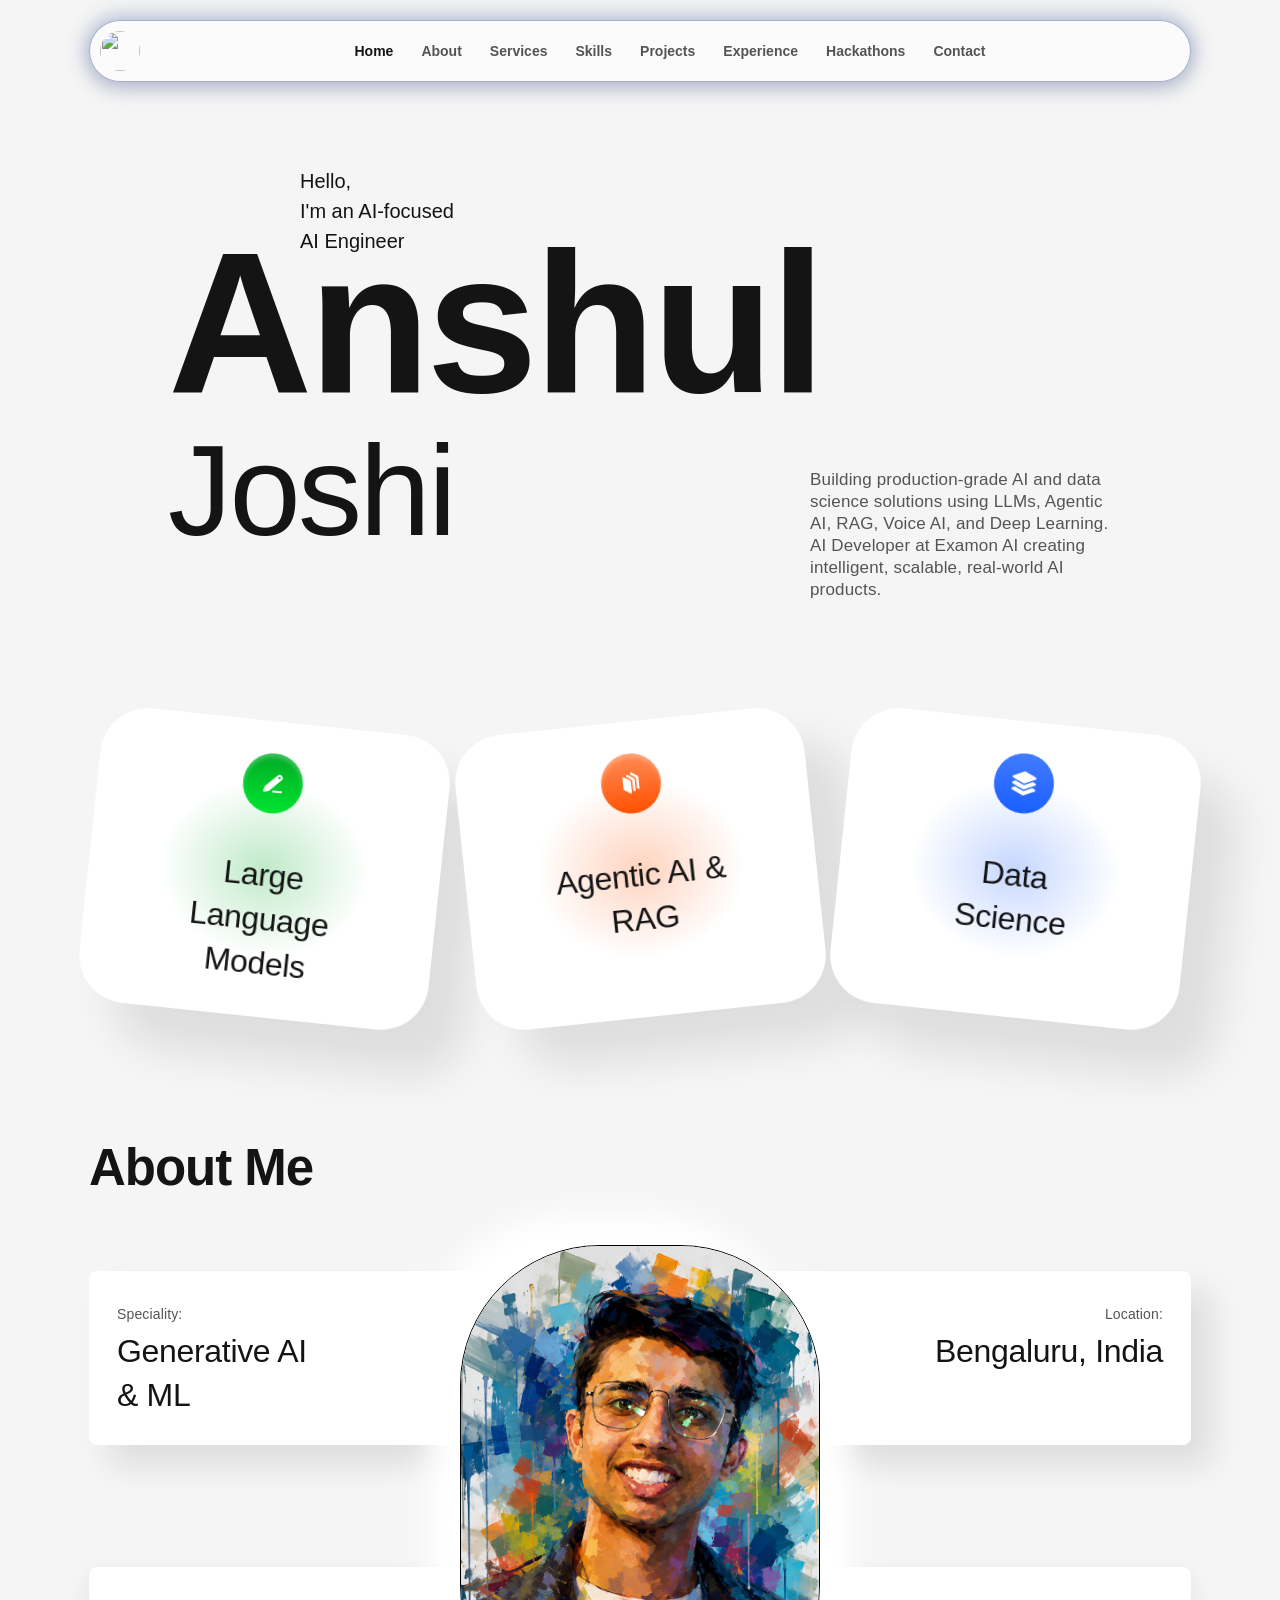
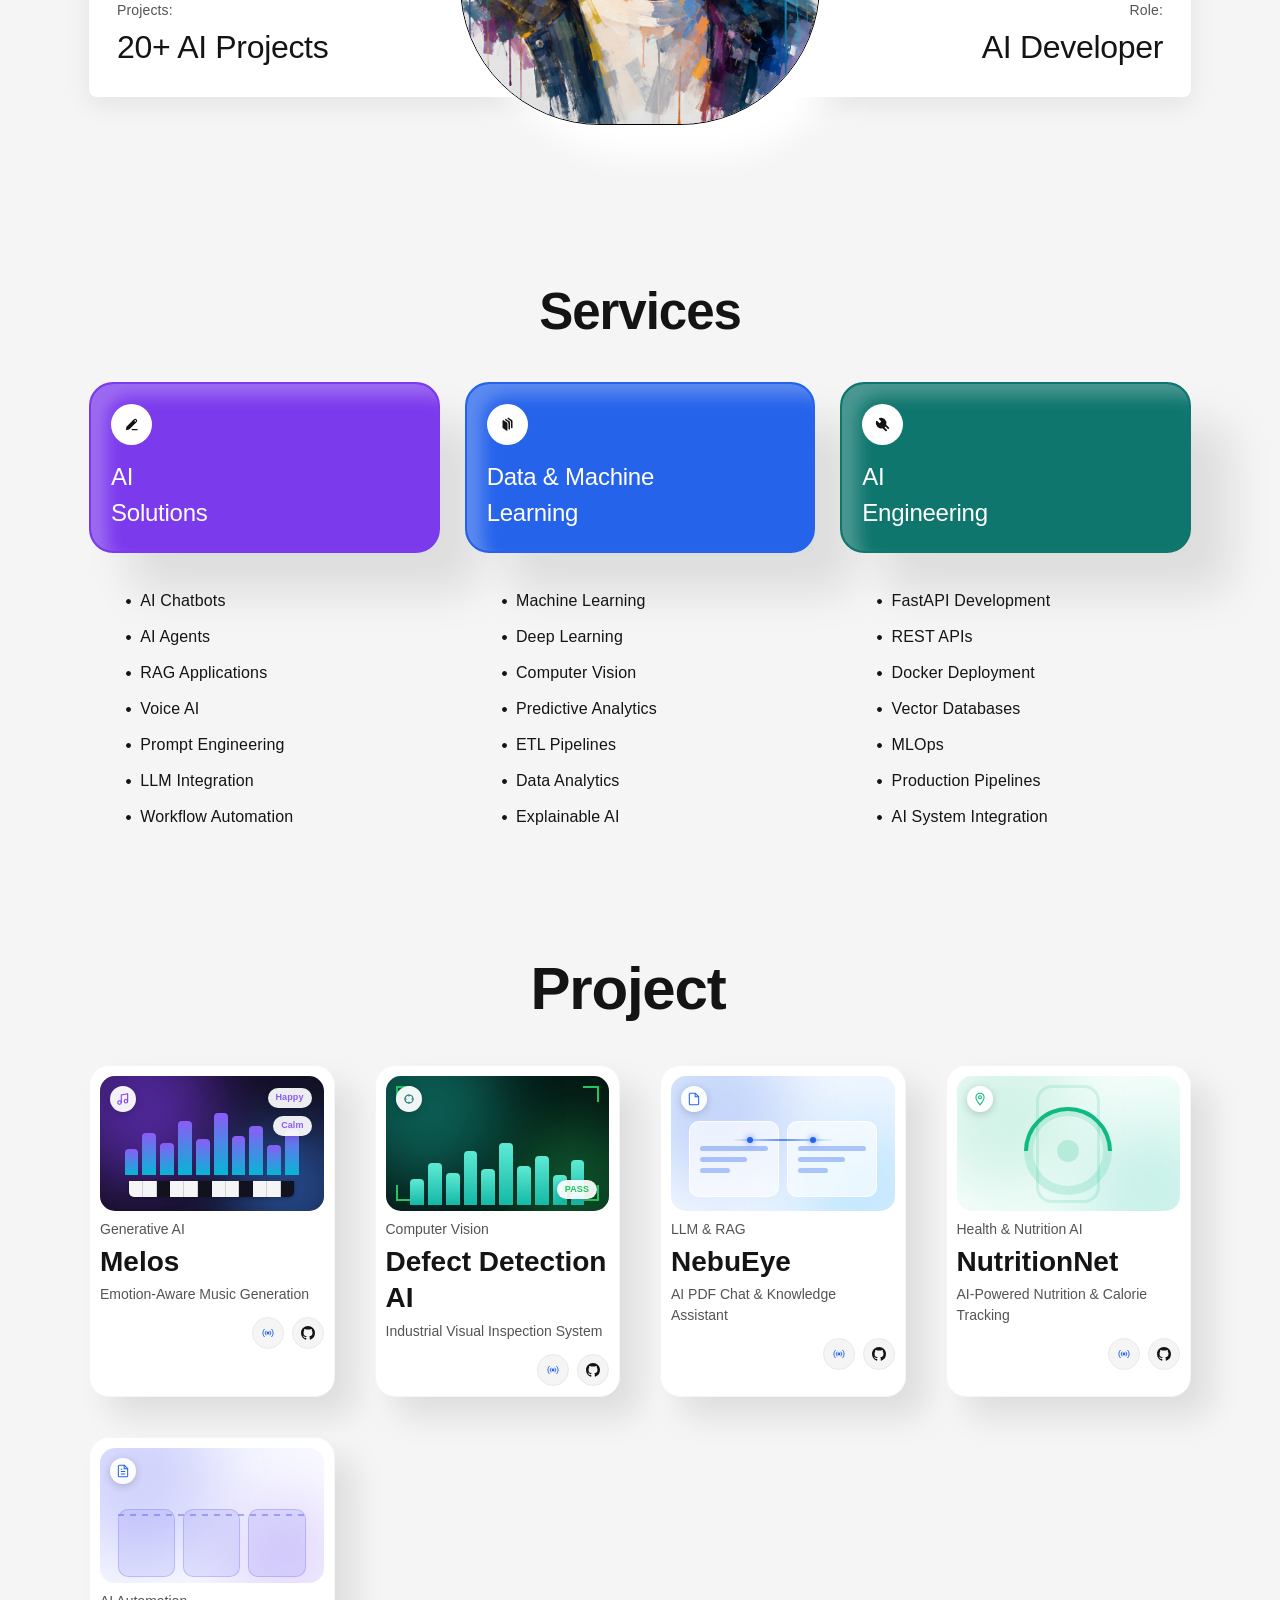
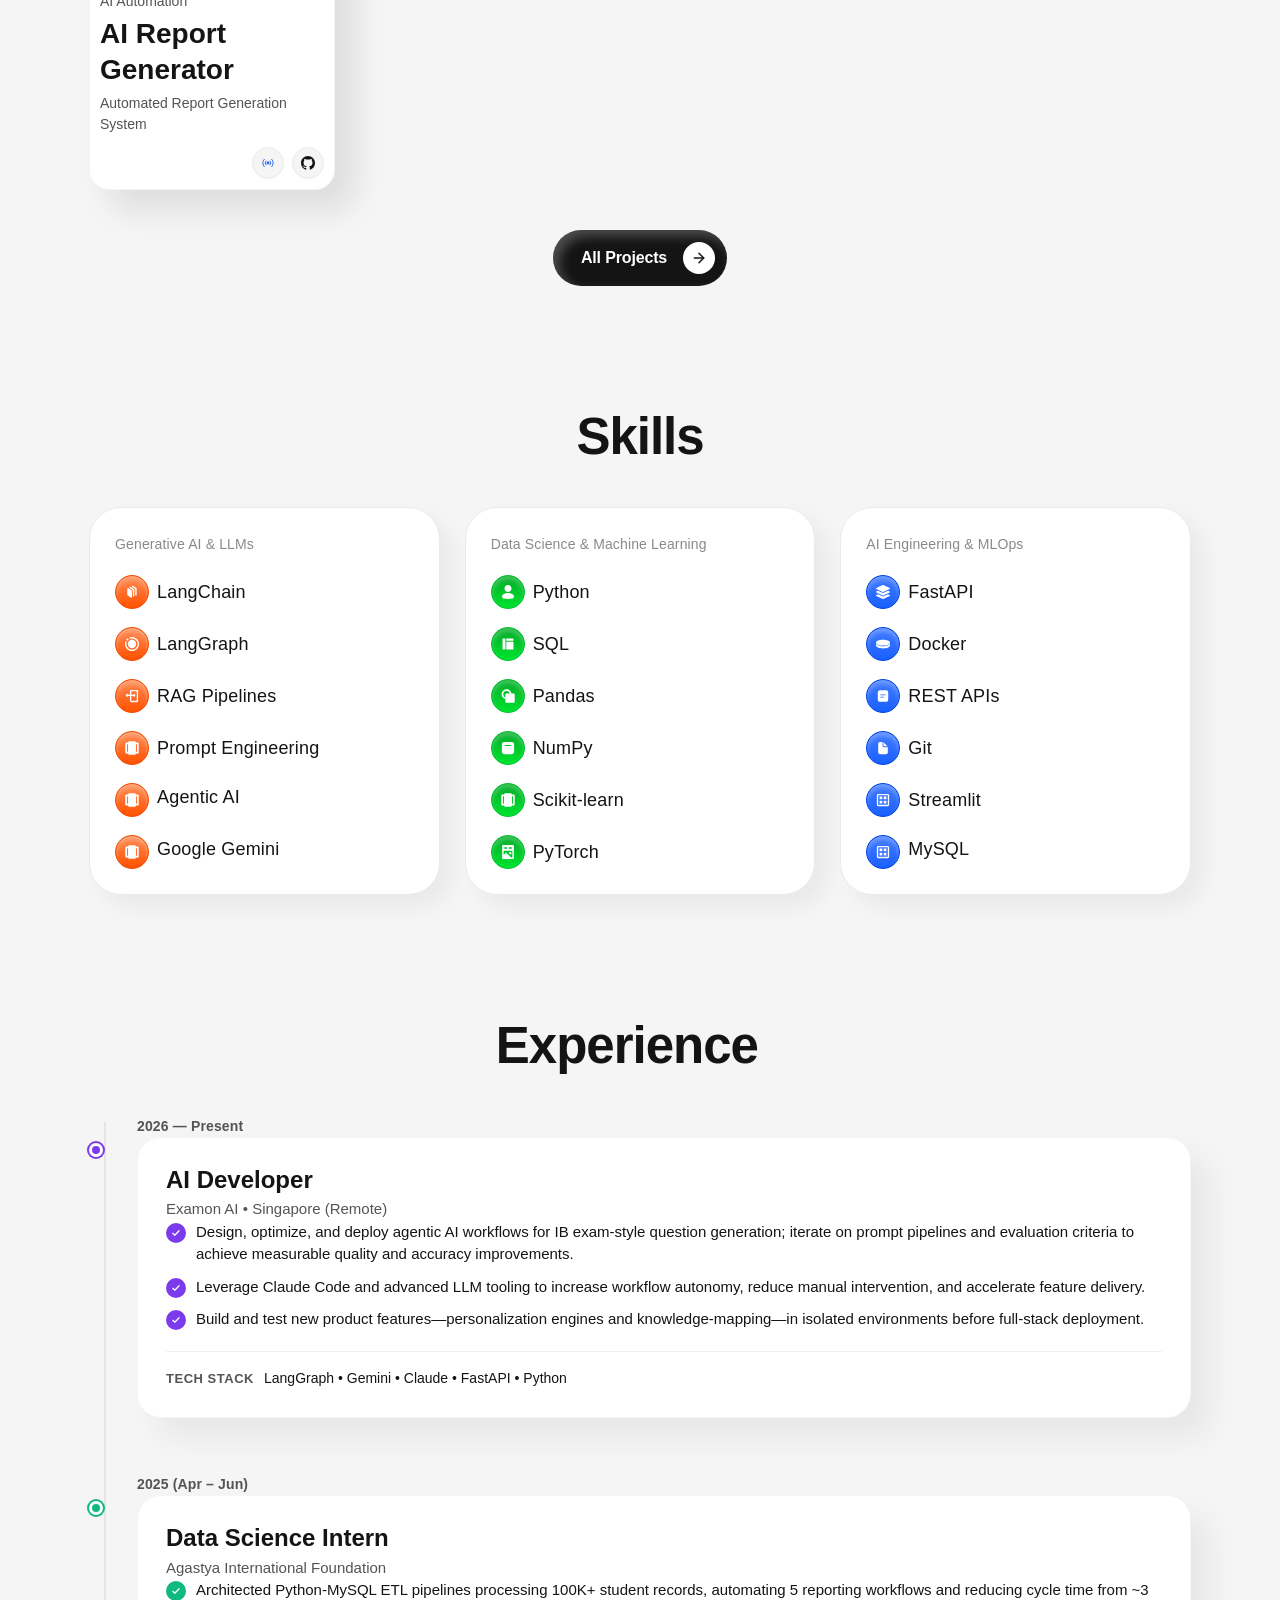
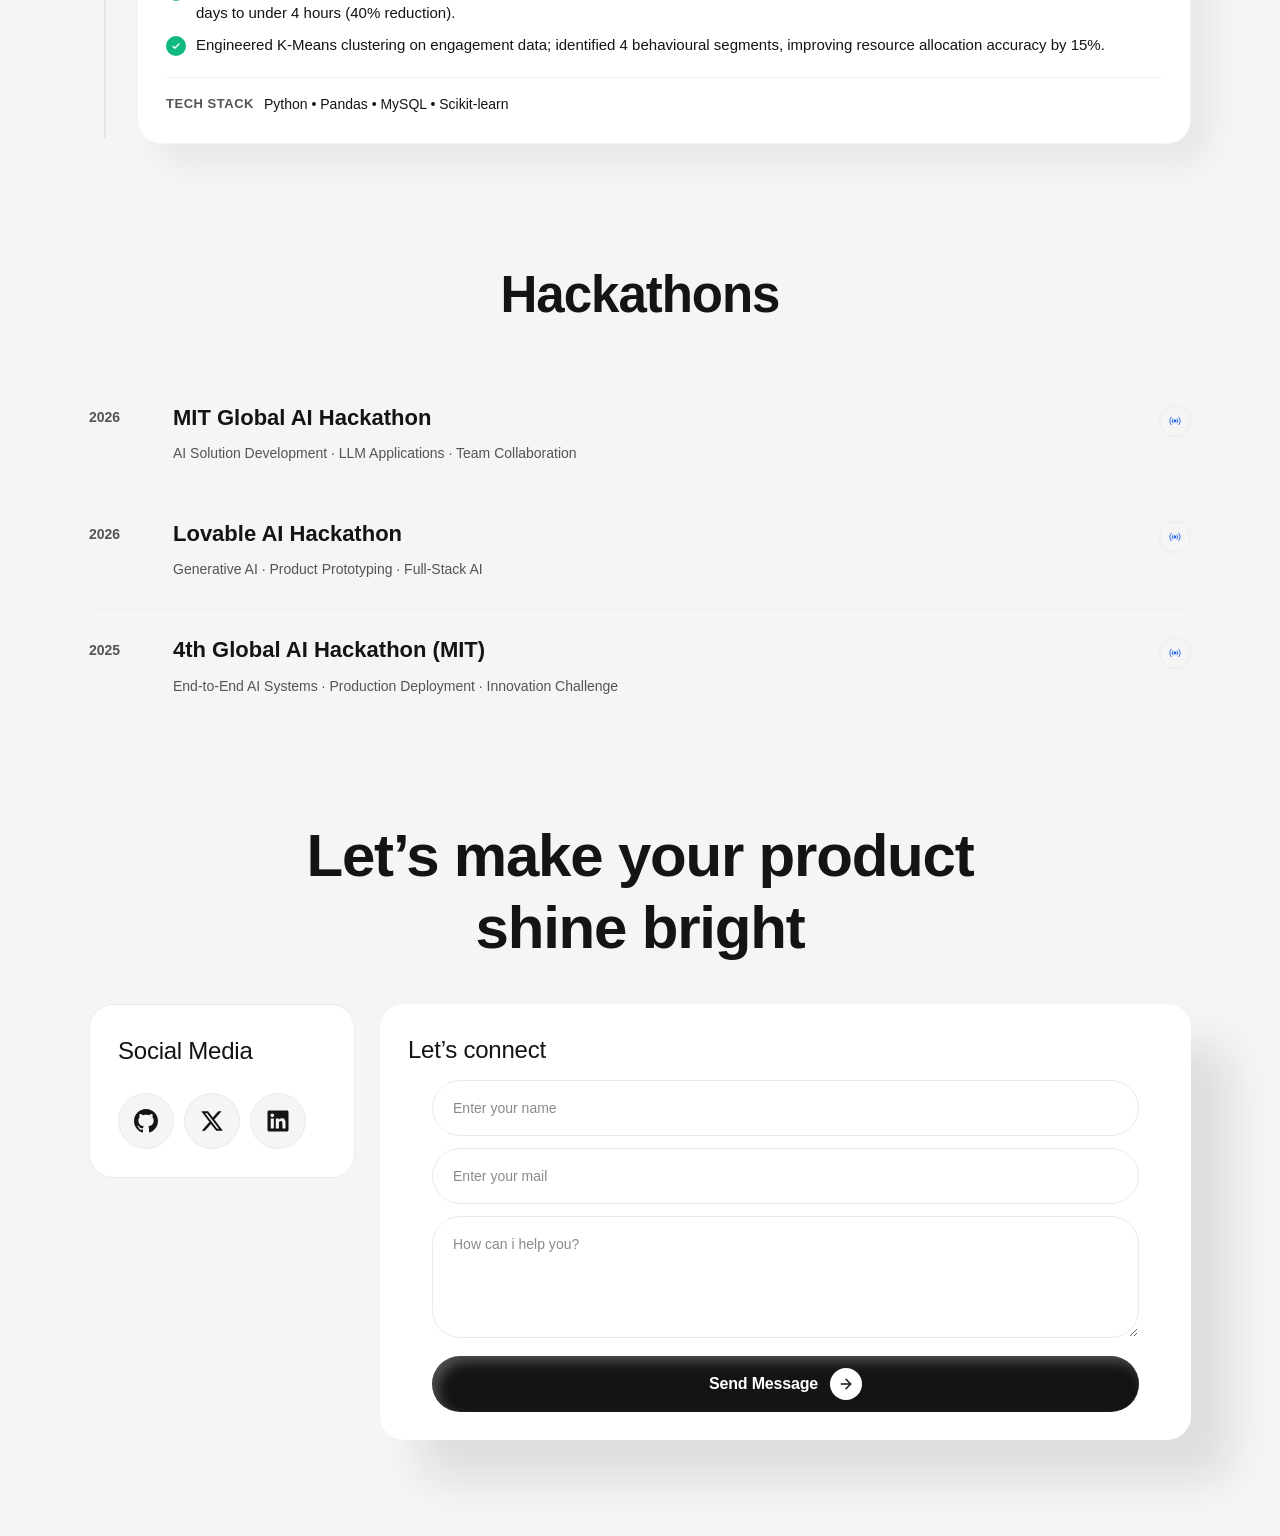
==== index.html @ 1a8f0d83 "Rename portfolio.html to index.html" ====
<!DOCTYPE html>
<!-- saved from url=(0028)https://sophia.kitkitgo.com/ -->
<html lang="en-US"><head><meta http-equiv="Content-Type" content="text/html; charset=UTF-8">

	<meta name="viewport" content="width=device-width, initial-scale=1.0">
		<title>Anshul Joshi — AI Developer Portfolio</title>
<meta name="robots" content="max-image-preview:large">
<link rel="alternate" type="application/rss+xml" title="Anshul Joshi — AI Developer Portfolio » Feed" href="https://sophia.kitkitgo.com/feed/">
<link rel="alternate" type="application/rss+xml" title="Anshul Joshi — AI Developer Portfolio » Comments Feed" href="https://sophia.kitkitgo.com/comments/feed/">
<link rel="alternate" title="oEmbed (JSON)" type="application/json+oembed" href="https://sophia.kitkitgo.com/wp-json/oembed/1.0/embed?url=https%3A%2F%2Fsophia.kitkitgo.com%2F">
<link rel="alternate" title="oEmbed (XML)" type="text/xml+oembed" href="https://sophia.kitkitgo.com/wp-json/oembed/1.0/embed?url=https%3A%2F%2Fsophia.kitkitgo.com%2F&amp;format=xml">
<style id="wp-img-auto-sizes-contain-inline-css">
img:is([sizes=auto i],[sizes^="auto," i]){contain-intrinsic-size:3000px 1500px}
/*# sourceURL=wp-img-auto-sizes-contain-inline-css */
</style>
<link rel="stylesheet" id="elementor-frontend-css" href="./files/frontend.min.css" media="all">
<link rel="stylesheet" id="elementor-post-764-css" href="./files/post-764.css" media="all">
<link rel="stylesheet" id="elementor-post-922-css" href="./files/post-922.css" media="all">
<style id="wp-emoji-styles-inline-css">

	img.wp-smiley, img.emoji {
		display: inline !important;
		border: none !important;
		box-shadow: none !important;
		height: 1em !important;
		width: 1em !important;
		margin: 0 0.07em !important;
		vertical-align: -0.1em !important;
		background: none !important;
		padding: 0 !important;
	}
/*# sourceURL=wp-emoji-styles-inline-css */
</style>
<style id="global-styles-inline-css">
:root{--wp--preset--aspect-ratio--square: 1;--wp--preset--aspect-ratio--4-3: 4/3;--wp--preset--aspect-ratio--3-4: 3/4;--wp--preset--aspect-ratio--3-2: 3/2;--wp--preset--aspect-ratio--2-3: 2/3;--wp--preset--aspect-ratio--16-9: 16/9;--wp--preset--aspect-ratio--9-16: 9/16;--wp--preset--color--black: #000000;--wp--preset--color--cyan-bluish-gray: #abb8c3;--wp--preset--color--white: #ffffff;--wp--preset--color--pale-pink: #f78da7;--wp--preset--color--vivid-red: #cf2e2e;--wp--preset--color--luminous-vivid-orange: #ff6900;--wp--preset--color--luminous-vivid-amber: #fcb900;--wp--preset--color--light-green-cyan: #7bdcb5;--wp--preset--color--vivid-green-cyan: #00d084;--wp--preset--color--pale-cyan-blue: #8ed1fc;--wp--preset--color--vivid-cyan-blue: #0693e3;--wp--preset--color--vivid-purple: #9b51e0;--wp--preset--gradient--vivid-cyan-blue-to-vivid-purple: linear-gradient(135deg,rgb(6,147,227) 0%,rgb(155,81,224) 100%);--wp--preset--gradient--light-green-cyan-to-vivid-green-cyan: linear-gradient(135deg,rgb(122,220,180) 0%,rgb(0,208,130) 100%);--wp--preset--gradient--luminous-vivid-amber-to-luminous-vivid-orange: linear-gradient(135deg,rgb(252,185,0) 0%,rgb(255,105,0) 100%);--wp--preset--gradient--luminous-vivid-orange-to-vivid-red: linear-gradient(135deg,rgb(255,105,0) 0%,rgb(207,46,46) 100%);--wp--preset--gradient--very-light-gray-to-cyan-bluish-gray: linear-gradient(135deg,rgb(238,238,238) 0%,rgb(169,184,195) 100%);--wp--preset--gradient--cool-to-warm-spectrum: linear-gradient(135deg,rgb(74,234,220) 0%,rgb(151,120,209) 20%,rgb(207,42,186) 40%,rgb(238,44,130) 60%,rgb(251,105,98) 80%,rgb(254,248,76) 100%);--wp--preset--gradient--blush-light-purple: linear-gradient(135deg,rgb(255,206,236) 0%,rgb(152,150,240) 100%);--wp--preset--gradient--blush-bordeaux: linear-gradient(135deg,rgb(254,205,165) 0%,rgb(254,45,45) 50%,rgb(107,0,62) 100%);--wp--preset--gradient--luminous-dusk: linear-gradient(135deg,rgb(255,203,112) 0%,rgb(199,81,192) 50%,rgb(65,88,208) 100%);--wp--preset--gradient--pale-ocean: linear-gradient(135deg,rgb(255,245,203) 0%,rgb(182,227,212) 50%,rgb(51,167,181) 100%);--wp--preset--gradient--electric-grass: linear-gradient(135deg,rgb(202,248,128) 0%,rgb(113,206,126) 100%);--wp--preset--gradient--midnight: linear-gradient(135deg,rgb(2,3,129) 0%,rgb(40,116,252) 100%);--wp--preset--font-size--small: 13px;--wp--preset--font-size--medium: 20px;--wp--preset--font-size--large: 36px;--wp--preset--font-size--x-large: 42px;--wp--preset--spacing--20: 0.44rem;--wp--preset--spacing--30: 0.67rem;--wp--preset--spacing--40: 1rem;--wp--preset--spacing--50: 1.5rem;--wp--preset--spacing--60: 2.25rem;--wp--preset--spacing--70: 3.38rem;--wp--preset--spacing--80: 5.06rem;--wp--preset--shadow--natural: 6px 6px 9px rgba(0, 0, 0, 0.2);--wp--preset--shadow--deep: 12px 12px 50px rgba(0, 0, 0, 0.4);--wp--preset--shadow--sharp: 6px 6px 0px rgba(0, 0, 0, 0.2);--wp--preset--shadow--outlined: 6px 6px 0px -3px rgb(255, 255, 255), 6px 6px rgb(0, 0, 0);--wp--preset--shadow--crisp: 6px 6px 0px rgb(0, 0, 0);}:root { --wp--style--global--content-size: 800px;--wp--style--global--wide-size: 1200px; }:where(body) { margin: 0; }.wp-site-blocks > .alignleft { float: left; margin-right: 2em; }.wp-site-blocks > .alignright { float: right; margin-left: 2em; }.wp-site-blocks > .aligncenter { justify-content: center; margin-left: auto; margin-right: auto; }:where(.wp-site-blocks) > * { margin-block-start: 24px; margin-block-end: 0; }:where(.wp-site-blocks) > :first-child { margin-block-start: 0; }:where(.wp-site-blocks) > :last-child { margin-block-end: 0; }:root { --wp--style--block-gap: 24px; }:root :where(.is-layout-flow) > :first-child{margin-block-start: 0;}:root :where(.is-layout-flow) > :last-child{margin-block-end: 0;}:root :where(.is-layout-flow) > *{margin-block-start: 24px;margin-block-end: 0;}:root :where(.is-layout-constrained) > :first-child{margin-block-start: 0;}:root :where(.is-layout-constrained) > :last-child{margin-block-end: 0;}:root :where(.is-layout-constrained) > *{margin-block-start: 24px;margin-block-end: 0;}:root :where(.is-layout-flex){gap: 24px;}:root :where(.is-layout-grid){gap: 24px;}.is-layout-flow > .alignleft{float: left;margin-inline-start: 0;margin-inline-end: 2em;}.is-layout-flow > .alignright{float: right;margin-inline-start: 2em;margin-inline-end: 0;}.is-layout-flow > .aligncenter{margin-left: auto !important;margin-right: auto !important;}.is-layout-constrained > .alignleft{float: left;margin-inline-start: 0;margin-inline-end: 2em;}.is-layout-constrained > .alignright{float: right;margin-inline-start: 2em;margin-inline-end: 0;}.is-layout-constrained > .aligncenter{margin-left: auto !important;margin-right: auto !important;}.is-layout-constrained > :where(:not(.alignleft):not(.alignright):not(.alignfull)){max-width: var(--wp--style--global--content-size);margin-left: auto !important;margin-right: auto !important;}.is-layout-constrained > .alignwide{max-width: var(--wp--style--global--wide-size);}body .is-layout-flex{display: flex;}.is-layout-flex{flex-wrap: wrap;align-items: center;}.is-layout-flex > :is(*, div){margin: 0;}body .is-layout-grid{display: grid;}.is-layout-grid > :is(*, div){margin: 0;}body{padding-top: 0px;padding-right: 0px;padding-bottom: 0px;padding-left: 0px;}:root :where(.wp-element-button, .wp-block-button__link){background-color: #32373c;border-width: 0;color: #fff;font-family: inherit;font-size: inherit;font-style: inherit;font-weight: inherit;letter-spacing: inherit;line-height: inherit;padding-top: calc(0.667em + 2px);padding-right: calc(1.333em + 2px);padding-bottom: calc(0.667em + 2px);padding-left: calc(1.333em + 2px);text-decoration: none;text-transform: inherit;}.has-black-color{color: var(--wp--preset--color--black) !important;}.has-cyan-bluish-gray-color{color: var(--wp--preset--color--cyan-bluish-gray) !important;}.has-white-color{color: var(--wp--preset--color--white) !important;}.has-pale-pink-color{color: var(--wp--preset--color--pale-pink) !important;}.has-vivid-red-color{color: var(--wp--preset--color--vivid-red) !important;}.has-luminous-vivid-orange-color{color: var(--wp--preset--color--luminous-vivid-orange) !important;}.has-luminous-vivid-amber-color{color: var(--wp--preset--color--luminous-vivid-amber) !important;}.has-light-green-cyan-color{color: var(--wp--preset--color--light-green-cyan) !important;}.has-vivid-green-cyan-color{color: var(--wp--preset--color--vivid-green-cyan) !important;}.has-pale-cyan-blue-color{color: var(--wp--preset--color--pale-cyan-blue) !important;}.has-vivid-cyan-blue-color{color: var(--wp--preset--color--vivid-cyan-blue) !important;}.has-vivid-purple-color{color: var(--wp--preset--color--vivid-purple) !important;}.has-black-background-color{background-color: var(--wp--preset--color--black) !important;}.has-cyan-bluish-gray-background-color{background-color: var(--wp--preset--color--cyan-bluish-gray) !important;}.has-white-background-color{background-color: var(--wp--preset--color--white) !important;}.has-pale-pink-background-color{background-color: var(--wp--preset--color--pale-pink) !important;}.has-vivid-red-background-color{background-color: var(--wp--preset--color--vivid-red) !important;}.has-luminous-vivid-orange-background-color{background-color: var(--wp--preset--color--luminous-vivid-orange) !important;}.has-luminous-vivid-amber-background-color{background-color: var(--wp--preset--color--luminous-vivid-amber) !important;}.has-light-green-cyan-background-color{background-color: var(--wp--preset--color--light-green-cyan) !important;}.has-vivid-green-cyan-background-color{background-color: var(--wp--preset--color--vivid-green-cyan) !important;}.has-pale-cyan-blue-background-color{background-color: var(--wp--preset--color--pale-cyan-blue) !important;}.has-vivid-cyan-blue-background-color{background-color: var(--wp--preset--color--vivid-cyan-blue) !important;}.has-vivid-purple-background-color{background-color: var(--wp--preset--color--vivid-purple) !important;}.has-black-border-color{border-color: var(--wp--preset--color--black) !important;}.has-cyan-bluish-gray-border-color{border-color: var(--wp--preset--color--cyan-bluish-gray) !important;}.has-white-border-color{border-color: var(--wp--preset--color--white) !important;}.has-pale-pink-border-color{border-color: var(--wp--preset--color--pale-pink) !important;}.has-vivid-red-border-color{border-color: var(--wp--preset--color--vivid-red) !important;}.has-luminous-vivid-orange-border-color{border-color: var(--wp--preset--color--luminous-vivid-orange) !important;}.has-luminous-vivid-amber-border-color{border-color: var(--wp--preset--color--luminous-vivid-amber) !important;}.has-light-green-cyan-border-color{border-color: var(--wp--preset--color--light-green-cyan) !important;}.has-vivid-green-cyan-border-color{border-color: var(--wp--preset--color--vivid-green-cyan) !important;}.has-pale-cyan-blue-border-color{border-color: var(--wp--preset--color--pale-cyan-blue) !important;}.has-vivid-cyan-blue-border-color{border-color: var(--wp--preset--color--vivid-cyan-blue) !important;}.has-vivid-purple-border-color{border-color: var(--wp--preset--color--vivid-purple) !important;}.has-vivid-cyan-blue-to-vivid-purple-gradient-background{background: var(--wp--preset--gradient--vivid-cyan-blue-to-vivid-purple) !important;}.has-light-green-cyan-to-vivid-green-cyan-gradient-background{background: var(--wp--preset--gradient--light-green-cyan-to-vivid-green-cyan) !important;}.has-luminous-vivid-amber-to-luminous-vivid-orange-gradient-background{background: var(--wp--preset--gradient--luminous-vivid-amber-to-luminous-vivid-orange) !important;}.has-luminous-vivid-orange-to-vivid-red-gradient-background{background: var(--wp--preset--gradient--luminous-vivid-orange-to-vivid-red) !important;}.has-very-light-gray-to-cyan-bluish-gray-gradient-background{background: var(--wp--preset--gradient--very-light-gray-to-cyan-bluish-gray) !important;}.has-cool-to-warm-spectrum-gradient-background{background: var(--wp--preset--gradient--cool-to-warm-spectrum) !important;}.has-blush-light-purple-gradient-background{background: var(--wp--preset--gradient--blush-light-purple) !important;}.has-blush-bordeaux-gradient-background{background: var(--wp--preset--gradient--blush-bordeaux) !important;}.has-luminous-dusk-gradient-background{background: var(--wp--preset--gradient--luminous-dusk) !important;}.has-pale-ocean-gradient-background{background: var(--wp--preset--gradient--pale-ocean) !important;}.has-electric-grass-gradient-background{background: var(--wp--preset--gradient--electric-grass) !important;}.has-midnight-gradient-background{background: var(--wp--preset--gradient--midnight) !important;}.has-small-font-size{font-size: var(--wp--preset--font-size--small) !important;}.has-medium-font-size{font-size: var(--wp--preset--font-size--medium) !important;}.has-large-font-size{font-size: var(--wp--preset--font-size--large) !important;}.has-x-large-font-size{font-size: var(--wp--preset--font-size--x-large) !important;}
:root :where(.wp-block-icon svg){width: 24px;}
:root :where(.wp-block-pullquote){font-size: 1.5em;line-height: 1.6;}
/*# sourceURL=global-styles-inline-css */
</style>
<link rel="stylesheet" id="cute-alert-css" href="./files/style.css" media="all">
<link rel="stylesheet" id="text-editor-style-css" href="./files/text-editor.css" media="all">
<link rel="stylesheet" id="hello-elementor-css" href="./files/reset.css" media="all">
<link rel="stylesheet" id="hello-elementor-theme-style-css" href="./files/theme.css" media="all">
<link rel="stylesheet" id="hello-elementor-header-footer-css" href="./files/header-footer.css" media="all">
<link rel="stylesheet" id="elementor-post-6-css" href="./files/post-6.css" media="all">
<link rel="stylesheet" id="e-animation-fadeInUp-css" href="./files/fadeInUp.min.css" media="all">
<link rel="stylesheet" id="widget-heading-css" href="./files/widget-heading.min.css" media="all">
<link rel="stylesheet" id="e-animation-grow-css" href="./files/e-animation-grow.min.css" media="all">
<link rel="stylesheet" id="widget-icon-box-css" href="./files/widget-icon-box.min.css" media="all">
<link rel="stylesheet" id="e-animation-fadeIn-css" href="./files/fadeIn.min.css" media="all">
<link rel="stylesheet" id="e-animation-fadeInLeft-css" href="./files/fadeInLeft.min.css" media="all">
<link rel="stylesheet" id="e-animation-fadeInRight-css" href="./files/fadeInRight.min.css" media="all">
<link rel="stylesheet" id="widget-image-css" href="./files/widget-image.min.css" media="all">
<link rel="stylesheet" id="widget-icon-list-css" href="./files/widget-icon-list.min.css" media="all">
<link rel="stylesheet" id="e-animation-fadeInDown-css" href="./files/fadeInDown.min.css" media="all">
<link rel="stylesheet" id="widget-counter-css" href="./files/widget-counter.min.css" media="all">
<link rel="stylesheet" id="widget-testimonial-css" href="./files/widget-testimonial.min.css" media="all">
<link rel="stylesheet" id="widget-image-box-css" href="./files/widget-image-box.min.css" media="all">
<link rel="stylesheet" id="elementor-post-13-css" href="./files/post-13.css" media="all">
<link rel="stylesheet" id="ekit-widget-styles-css" href="./files/widget-styles.css" media="all">
<link rel="stylesheet" id="ekit-responsive-css" href="./files/responsive.css" media="all">
<link rel="stylesheet" id="wpr-text-animations-css-css" href="./files/text-animations.min.css" media="all">
<link rel="stylesheet" id="wpr-addons-css-css" href="./files/frontend(1).min.css" media="all">
<link rel="stylesheet" id="font-awesome-5-all-css" href="./files/all.min.css" media="all">
<link rel="stylesheet" id="elementor-gf-intertight-css" href="./files/css" media="all">
<link rel="stylesheet" id="elementor-gf-playball-css" href="./files/css(1)" media="all">
<link rel="stylesheet" id="elementor-gf-manrope-css" href="./files/css(2)" media="all">
<script id="jquery-core-js" data-cfasync="false" src="./files/jquery.min.js"></script>
<script id="jquery-migrate-js" data-cfasync="false" src="./files/jquery-migrate.min.js"></script>
<link rel="https://api.w.org/" href="https://sophia.kitkitgo.com/wp-json/"><link rel="alternate" title="JSON" type="application/json" href="https://sophia.kitkitgo.com/wp-json/wp/v2/pages/13"><link rel="EditURI" type="application/rsd+xml" title="RSD" href="https://sophia.kitkitgo.com/xmlrpc.php?rsd">
<meta name="generator" content="WordPress 7.0.2">
<link rel="canonical" href="https://sophia.kitkitgo.com/">
<link rel="shortlink" href="https://sophia.kitkitgo.com/">
<meta name="generator" content="Elementor 3.33.4; features: e_font_icon_svg, additional_custom_breakpoints; settings: css_print_method-external, google_font-enabled, font_display-swap">
			<style>
				.e-con.e-parent:nth-of-type(n+4):not(.e-lazyloaded):not(.e-no-lazyload),
				.e-con.e-parent:nth-of-type(n+4):not(.e-lazyloaded):not(.e-no-lazyload) * {
					background-image: none !important;
				}
				@media screen and (max-height: 1024px) {
					.e-con.e-parent:nth-of-type(n+3):not(.e-lazyloaded):not(.e-no-lazyload),
					.e-con.e-parent:nth-of-type(n+3):not(.e-lazyloaded):not(.e-no-lazyload) * {
						background-image: none !important;
					}
				}
				@media screen and (max-height: 640px) {
					.e-con.e-parent:nth-of-type(n+2):not(.e-lazyloaded):not(.e-no-lazyload),
					.e-con.e-parent:nth-of-type(n+2):not(.e-lazyloaded):not(.e-no-lazyload) * {
						background-image: none !important;
					}
				}
			</style>
			<style id="wpr_lightbox_styles">
				.lg-backdrop {
					background-color: rgba(0,0,0,0.6) !important;
				}
				.lg-toolbar,
				.lg-dropdown {
					background-color: rgba(0,0,0,0.8) !important;
				}
				.lg-dropdown:after {
					border-bottom-color: rgba(0,0,0,0.8) !important;
				}
				.lg-sub-html {
					background-color: rgba(0,0,0,0.8) !important;
				}
				.lg-thumb-outer,
				.lg-progress-bar {
					background-color: #444444 !important;
				}
				.lg-progress {
					background-color: #a90707 !important;
				}
				.lg-icon {
					color: #efefef !important;
					font-size: 20px !important;
				}
				.lg-icon.lg-toogle-thumb {
					font-size: 24px !important;
				}
				.lg-icon:hover,
				.lg-dropdown-text:hover {
					color: #ffffff !important;
				}
				.lg-sub-html,
				.lg-dropdown-text {
					color: #efefef !important;
					font-size: 14px !important;
				}
				#lg-counter {
					color: #efefef !important;
					font-size: 14px !important;
				}
				.lg-prev,
				.lg-next {
					font-size: 35px !important;
				}

				/* Defaults */
				.lg-icon {
				background-color: transparent !important;
				}

				#lg-counter {
				opacity: 0.9;
				}

				.lg-thumb-outer {
				padding: 0 10px;
				}

				.lg-thumb-item {
				border-radius: 0 !important;
				border: none !important;
				opacity: 0.5;
				}

				.lg-thumb-item.active {
					opacity: 1;
				}
	         </style></head>

<body class="home wp-singular page-template-default page page-id-13 wp-embed-responsive wp-theme-hello-elementor hello-elementor-default elementor-default elementor-template-full-width elementor-kit-6 elementor-page elementor-page-13 e--ua-blink e--ua-chrome e--ua-mac e--ua-webkit" data-elementor-device-mode="mobile">


			<a class="skip-link screen-reader-text" href="https://sophia.kitkitgo.com/#content">
			Skip to content		</a>


	<div class="ekit-template-content-markup ekit-template-content-header ekit-template-content-theme-support">
		<style>.elementor-764 .elementor-element.elementor-element-11247cd{--display:flex;--position:fixed;--padding-top:0px;--padding-bottom:0px;--padding-left:10px;--padding-right:10px;top:0px;--z-index:1000;}body:not(.rtl) .elementor-764 .elementor-element.elementor-element-11247cd{left:0px;}body.rtl .elementor-764 .elementor-element.elementor-element-11247cd{right:0px;}.elementor-764 .elementor-element.elementor-element-4a3dca4{--display:grid;--e-con-grid-template-columns:repeat(3, 1fr);--e-con-grid-template-rows:repeat(1, 1fr);--grid-auto-flow:row;}.elementor-764 .elementor-element.elementor-element-16e9b89{--display:flex;}.elementor-764 .elementor-element.elementor-element-29a32ee{--spacer-size:100vh;width:var( --container-widget-width, 1px );max-width:1px;background-color:#EAEAEA;padding:0px 0px 0px 0px;--container-widget-width:1px;--container-widget-flex-grow:0;top:0px;border-style:none;}body:not(.rtl) .elementor-764 .elementor-element.elementor-element-29a32ee{left:0px;}body.rtl .elementor-764 .elementor-element.elementor-element-29a32ee{right:0px;}.elementor-764 .elementor-element.elementor-element-196dca4{--spacer-size:100vh;width:var( --container-widget-width, 1px );max-width:1px;background-color:#EAEAEA;padding:0px 0px 0px 0px;--container-widget-width:1px;--container-widget-flex-grow:0;top:0px;border-style:none;}body:not(.rtl) .elementor-764 .elementor-element.elementor-element-196dca4{right:0px;}body.rtl .elementor-764 .elementor-element.elementor-element-196dca4{left:0px;}.elementor-764 .elementor-element.elementor-element-e5ff05a{--display:flex;}.elementor-764 .elementor-element.elementor-element-d3bb0e5{--spacer-size:100vh;width:var( --container-widget-width, 1px );max-width:1px;background-color:#EAEAEA;padding:0px 0px 0px 0px;--container-widget-width:1px;--container-widget-flex-grow:0;top:0px;border-style:none;}body:not(.rtl) .elementor-764 .elementor-element.elementor-element-d3bb0e5{right:0px;}body.rtl .elementor-764 .elementor-element.elementor-element-d3bb0e5{left:0px;}.elementor-764 .elementor-element.elementor-element-aad20f3{--display:flex;}.elementor-764 .elementor-element.elementor-element-5527225{--spacer-size:100vh;width:var( --container-widget-width, 1px );max-width:1px;background-color:#EAEAEA;padding:0px 0px 0px 0px;--container-widget-width:1px;--container-widget-flex-grow:0;top:0px;border-style:none;}body:not(.rtl) .elementor-764 .elementor-element.elementor-element-5527225{right:0px;}body.rtl .elementor-764 .elementor-element.elementor-element-5527225{left:0px;}.elementor-764 .elementor-element.elementor-element-282b9e9{--display:flex;--flex-direction:column;--container-widget-width:100%;--container-widget-height:initial;--container-widget-flex-grow:0;--container-widget-align-self:initial;--flex-wrap-mobile:wrap;--padding-top:20px;--padding-bottom:0px;--padding-left:20px;--padding-right:20px;}.elementor-764 .elementor-element.elementor-element-bbe541d{--display:flex;--flex-direction:row;--container-widget-width:calc( ( 1 - var( --container-widget-flex-grow ) ) * 100% );--container-widget-height:100%;--container-widget-flex-grow:1;--container-widget-align-self:stretch;--flex-wrap-mobile:wrap;--justify-content:space-between;--align-items:center;--gap:20px 20px;--row-gap:20px;--column-gap:20px;border-style:solid;--border-style:solid;border-width:1px 1px 1px 1px;--border-top-width:1px;--border-right-width:1px;--border-bottom-width:1px;--border-left-width:1px;border-color:rgba(30,58,138,0.4);--border-color:rgba(30,58,138,0.4);--border-radius:100px 100px 100px 100px;box-shadow:0 0 20px 3px rgba(30,58,138,0.35),0px 12px 24px 0px rgba(20, 20, 20, 0.06);--padding-top:10px;--padding-bottom:10px;--padding-left:10px;--padding-right:10px;}.elementor-764 .elementor-element.elementor-element-bbe541d:not(.elementor-motion-effects-element-type-background), .elementor-764 .elementor-element.elementor-element-bbe541d > .elementor-motion-effects-container > .elementor-motion-effects-layer{background-color:rgba(255,255,255,0.6);-webkit-backdrop-filter:blur(12px);backdrop-filter:blur(12px);}.elementor-764 .elementor-element.elementor-element-91464c6 img{width:40px;height:40px;object-fit:cover;object-position:center center;border-radius:100px 100px 100px 100px;}.elementor-764 .elementor-element.elementor-element-d13b6d0 .elementskit-navbar-nav .elementskit-submenu-panel > li > a{background-color:#5A2F2F00;font-family:var( --e-global-typography-text-font-family ), Sans-serif;font-weight:var( --e-global-typography-text-font-weight );padding:5px 15px 5px 15px;color:#545454;}.elementor-764 .elementor-element.elementor-element-d13b6d0 .elementskit-navbar-nav .elementskit-submenu-panel{background-color:#FFFFFF;border-style:none;border-radius:0px 0px 8px 8px;min-width:max-content;box-shadow:0px 12px 24px 0px rgba(20, 20, 20, 0.06);}.elementor-764 .elementor-element.elementor-element-d13b6d0 .elementskit-menu-hamburger{background-color:#141414;float:right;}.elementor-764 .elementor-element.elementor-element-d13b6d0 .elementskit-menu-hamburger:hover{background-color:#54595F;}.elementor-764 .elementor-element.elementor-element-d13b6d0 .elementskit-menu-close{background-color:#141414;color:#FFFFFF;}.elementor-764 .elementor-element.elementor-element-d13b6d0 .elementskit-menu-close:hover{background-color:#54595F;color:var( --e-global-color-8bdf95f );}.elementor-764 .elementor-element.elementor-element-d13b6d0.elementor-element{--flex-grow:1;--flex-shrink:0;}.elementor-764 .elementor-element.elementor-element-d13b6d0 .elementskit-menu-container{height:40px;border-radius:0px 0px 0px 0px;}.elementor-764 .elementor-element.elementor-element-d13b6d0 .elementskit-navbar-nav > li > a{font-family:"Inter Tight", Sans-serif;font-size:14px;font-weight:700;line-height:22px;color:#545454;padding:0px 14px 0px 14px;}.elementor-764 .elementor-element.elementor-element-d13b6d0 .elementskit-navbar-nav > li > a:hover{color:#141414;}.elementor-764 .elementor-element.elementor-element-d13b6d0 .elementskit-navbar-nav > li > a:focus{color:#141414;}.elementor-764 .elementor-element.elementor-element-d13b6d0 .elementskit-navbar-nav > li > a:active{color:#141414;}.elementor-764 .elementor-element.elementor-element-d13b6d0 .elementskit-navbar-nav > li:hover > a{color:#141414;}.elementor-764 .elementor-element.elementor-element-d13b6d0 .elementskit-navbar-nav > li:hover > a .elementskit-submenu-indicator{color:#141414;}.elementor-764 .elementor-element.elementor-element-d13b6d0 .elementskit-navbar-nav > li > a:hover .elementskit-submenu-indicator{color:#141414;}.elementor-764 .elementor-element.elementor-element-d13b6d0 .elementskit-navbar-nav > li > a:focus .elementskit-submenu-indicator{color:#141414;}.elementor-764 .elementor-element.elementor-element-d13b6d0 .elementskit-navbar-nav > li > a:active .elementskit-submenu-indicator{color:#141414;}.elementor-764 .elementor-element.elementor-element-d13b6d0 .elementskit-navbar-nav > li.current-menu-item > a{color:#141414;}.elementor-764 .elementor-element.elementor-element-d13b6d0 .elementskit-navbar-nav > li.current-menu-ancestor > a{color:#141414;}.elementor-764 .elementor-element.elementor-element-d13b6d0 .elementskit-navbar-nav > li.current-menu-ancestor > a .elementskit-submenu-indicator{color:#141414;}.elementor-764 .elementor-element.elementor-element-d13b6d0 .elementskit-navbar-nav > li > a .elementskit-submenu-indicator{color:#141414;fill:#141414;border-style:none;padding:0px 0px 0px 0px;}.elementor-764 .elementor-element.elementor-element-d13b6d0 .elementskit-navbar-nav > li > a .ekit-submenu-indicator-icon{color:#141414;fill:#141414;padding:0px 0px 0px 0px;}.elementor-764 .elementor-element.elementor-element-d13b6d0 .elementskit-navbar-nav .elementskit-submenu-panel > li > a:hover{color:#141414;}.elementor-764 .elementor-element.elementor-element-d13b6d0 .elementskit-navbar-nav .elementskit-submenu-panel > li > a:focus{color:#141414;}.elementor-764 .elementor-element.elementor-element-d13b6d0 .elementskit-navbar-nav .elementskit-submenu-panel > li > a:active{color:#141414;}.elementor-764 .elementor-element.elementor-element-d13b6d0 .elementskit-navbar-nav .elementskit-submenu-panel > li:hover > a{color:#141414;}.elementor-764 .elementor-element.elementor-element-d13b6d0 .elementskit-navbar-nav .elementskit-submenu-panel > li.current-menu-item > a{color:#141414 !important;}.elementor-764 .elementor-element.elementor-element-d13b6d0 .elementskit-submenu-panel{padding:10px 10px 10px 10px;}.elementor-764 .elementor-element.elementor-element-d13b6d0 .elementskit-menu-hamburger .elementskit-menu-hamburger-icon{background-color:#FFFFFF;}.elementor-764 .elementor-element.elementor-element-d13b6d0 .elementskit-menu-hamburger > .ekit-menu-icon{color:#FFFFFF;}.elementor-764 .elementor-element.elementor-element-d13b6d0 .elementskit-menu-hamburger:hover .elementskit-menu-hamburger-icon{background-color:var( --e-global-color-8bdf95f );}.elementor-764 .elementor-element.elementor-element-d13b6d0 .elementskit-menu-hamburger:hover > .ekit-menu-icon{color:var( --e-global-color-8bdf95f );}@media(max-width:1024px){.elementor-764 .elementor-element.elementor-element-4a3dca4{--grid-auto-flow:row;}.elementor-764 .elementor-element.elementor-element-d13b6d0.elementor-element{--order:99999 /* order end hack */;--flex-grow:0;--flex-shrink:0;}.elementor-764 .elementor-element.elementor-element-d13b6d0 .elementskit-nav-identity-panel{padding:10px 0px 10px 0px;}.elementor-764 .elementor-element.elementor-element-d13b6d0 .elementskit-menu-container{max-width:350px;border-radius:0px 0px 0px 0px;}.elementor-764 .elementor-element.elementor-element-d13b6d0 .elementskit-navbar-nav > li > a{color:#141414;padding:10px 15px 10px 15px;}.elementor-764 .elementor-element.elementor-element-d13b6d0 .elementskit-navbar-nav > li > a:hover{color:#8A8A8A;}.elementor-764 .elementor-element.elementor-element-d13b6d0 .elementskit-navbar-nav > li > a:focus{color:#8A8A8A;}.elementor-764 .elementor-element.elementor-element-d13b6d0 .elementskit-navbar-nav > li > a:active{color:#8A8A8A;}.elementor-764 .elementor-element.elementor-element-d13b6d0 .elementskit-navbar-nav > li:hover > a{color:#8A8A8A;}.elementor-764 .elementor-element.elementor-element-d13b6d0 .elementskit-navbar-nav > li:hover > a .elementskit-submenu-indicator{color:#8A8A8A;}.elementor-764 .elementor-element.elementor-element-d13b6d0 .elementskit-navbar-nav > li > a:hover .elementskit-submenu-indicator{color:#8A8A8A;}.elementor-764 .elementor-element.elementor-element-d13b6d0 .elementskit-navbar-nav > li > a:focus .elementskit-submenu-indicator{color:#8A8A8A;}.elementor-764 .elementor-element.elementor-element-d13b6d0 .elementskit-navbar-nav > li > a:active .elementskit-submenu-indicator{color:#8A8A8A;}.elementor-764 .elementor-element.elementor-element-d13b6d0 .elementskit-navbar-nav > li.current-menu-item > a{color:#8A8A8A;}.elementor-764 .elementor-element.elementor-element-d13b6d0 .elementskit-navbar-nav > li.current-menu-ancestor > a{color:#8A8A8A;}.elementor-764 .elementor-element.elementor-element-d13b6d0 .elementskit-navbar-nav > li.current-menu-ancestor > a .elementskit-submenu-indicator{color:#8A8A8A;}.elementor-764 .elementor-element.elementor-element-d13b6d0 .elementskit-navbar-nav .elementskit-submenu-panel > li > a{padding:15px 15px 15px 15px;color:#141414;}.elementor-764 .elementor-element.elementor-element-d13b6d0 .elementskit-navbar-nav .elementskit-submenu-panel > li > a:hover{color:#8A8A8A;}.elementor-764 .elementor-element.elementor-element-d13b6d0 .elementskit-navbar-nav .elementskit-submenu-panel > li > a:focus{color:#8A8A8A;}.elementor-764 .elementor-element.elementor-element-d13b6d0 .elementskit-navbar-nav .elementskit-submenu-panel > li > a:active{color:#8A8A8A;}.elementor-764 .elementor-element.elementor-element-d13b6d0 .elementskit-navbar-nav .elementskit-submenu-panel > li:hover > a{color:#8A8A8A;}.elementor-764 .elementor-element.elementor-element-d13b6d0 .elementskit-navbar-nav .elementskit-submenu-panel > li.current-menu-item > a{color:#8A8A8A !important;}.elementor-764 .elementor-element.elementor-element-d13b6d0 .elementskit-navbar-nav .elementskit-submenu-panel{border-radius:0px 0px 0px 0px;}.elementor-764 .elementor-element.elementor-element-d13b6d0 .elementskit-menu-hamburger{padding:8px 8px 8px 8px;width:35px;border-radius:3px;}.elementor-764 .elementor-element.elementor-element-d13b6d0 .elementskit-menu-close{padding:4px 4px 4px 4px;margin:12px 12px 12px 12px;width:35px;border-radius:3px;}.elementor-764 .elementor-element.elementor-element-d13b6d0 .elementskit-nav-logo > img{max-width:160px;max-height:60px;}.elementor-764 .elementor-element.elementor-element-d13b6d0 .elementskit-nav-logo{margin:5px 0px 5px 0px;padding:5px 5px 5px 5px;}}@media(min-width:768px){.elementor-764 .elementor-element.elementor-element-11247cd{--content-width:872px;}.elementor-764 .elementor-element.elementor-element-282b9e9{--content-width:848px;}}@media(max-width:767px){.elementor-764 .elementor-element.elementor-element-11247cd{--content-width:480px;}.elementor-764 .elementor-element.elementor-element-4a3dca4{--e-con-grid-template-columns:repeat(3, 1fr);--grid-auto-flow:row;}.elementor-764 .elementor-element.elementor-element-d13b6d0.elementor-element{--order:99999 /* order end hack */;}.elementor-764 .elementor-element.elementor-element-d13b6d0 .elementskit-nav-logo > img{max-width:120px;max-height:50px;}}</style>		<div data-elementor-type="wp-post" data-elementor-id="764" class="elementor elementor-764">
				<div class="elementor-element elementor-element-11247cd e-flex e-con-boxed wpr-particle-no wpr-jarallax-no wpr-parallax-no wpr-sticky-section-no e-con e-parent e-lazyloaded" data-id="11247cd" data-element_type="container" data-settings="{&quot;position&quot;:&quot;fixed&quot;}">
					<div class="e-con-inner">
		<div class="elementor-element elementor-element-4a3dca4 e-con-full e-grid wpr-particle-no wpr-jarallax-no wpr-parallax-no wpr-sticky-section-no e-con e-child" data-id="4a3dca4" data-element_type="container">
		<div class="elementor-element elementor-element-16e9b89 e-con-full e-flex wpr-particle-no wpr-jarallax-no wpr-parallax-no wpr-sticky-section-no e-con e-child" data-id="16e9b89" data-element_type="container">
				<div class="elementor-element elementor-element-29a32ee elementor-widget__width-initial elementor-absolute elementor-widget elementor-widget-spacer" data-id="29a32ee" data-element_type="widget" data-settings="{&quot;_position&quot;:&quot;absolute&quot;}" data-widget_type="spacer.default">
							<div class="elementor-spacer">
			<div class="elementor-spacer-inner"></div>
		</div>
						</div>
				<div class="elementor-element elementor-element-196dca4 elementor-widget__width-initial elementor-absolute elementor-widget elementor-widget-spacer" data-id="196dca4" data-element_type="widget" data-settings="{&quot;_position&quot;:&quot;absolute&quot;}" data-widget_type="spacer.default">
							<div class="elementor-spacer">
			<div class="elementor-spacer-inner"></div>
		</div>
						</div>
				</div>
		<div class="elementor-element elementor-element-e5ff05a e-con-full e-flex wpr-particle-no wpr-jarallax-no wpr-parallax-no wpr-sticky-section-no e-con e-child" data-id="e5ff05a" data-element_type="container">
				<div class="elementor-element elementor-element-d3bb0e5 elementor-widget__width-initial elementor-absolute elementor-widget elementor-widget-spacer" data-id="d3bb0e5" data-element_type="widget" data-settings="{&quot;_position&quot;:&quot;absolute&quot;}" data-widget_type="spacer.default">
							<div class="elementor-spacer">
			<div class="elementor-spacer-inner"></div>
		</div>
						</div>
				</div>
		<div class="elementor-element elementor-element-aad20f3 e-con-full e-flex wpr-particle-no wpr-jarallax-no wpr-parallax-no wpr-sticky-section-no e-con e-child" data-id="aad20f3" data-element_type="container">
				<div class="elementor-element elementor-element-5527225 elementor-widget__width-initial elementor-absolute elementor-widget elementor-widget-spacer" data-id="5527225" data-element_type="widget" data-settings="{&quot;_position&quot;:&quot;absolute&quot;}" data-widget_type="spacer.default">
							<div class="elementor-spacer">
			<div class="elementor-spacer-inner"></div>
		</div>
						</div>
				</div>
				</div>
					</div>
				</div>
		<div class="elementor-element elementor-element-282b9e9 e-flex e-con-boxed wpr-particle-no wpr-jarallax-no wpr-parallax-no wpr-sticky-section-no e-con e-parent e-lazyloaded" data-id="282b9e9" data-element_type="container">
					<div class="e-con-inner">
		<div class="elementor-element elementor-element-bbe541d e-con-full e-flex wpr-particle-no wpr-jarallax-no wpr-parallax-no wpr-sticky-section-no e-con e-child" data-id="bbe541d" data-element_type="container" data-settings="{&quot;background_background&quot;:&quot;classic&quot;}">
				<div class="elementor-element elementor-element-91464c6 elementor-widget elementor-widget-image animated fadeIn" data-id="91464c6" data-element_type="widget" data-settings="{&quot;_animation&quot;:&quot;fadeIn&quot;}" data-widget_type="image.default">
																<a href="#home">
							<img fetchpriority="high" width="800" height="368" src="https://encrypted-tbn0.gstatic.com/images?q=tbn:ANd9GcSZpeMAPRfLM-_9M8L4oTFPeWfYI7bJ5Yg78R6o_HZJLw&amp;s=10" class="attachment-large size-large wp-image-776" alt="">								</a>
															</div>
				<div class="elementor-element elementor-element-d13b6d0 elementor-widget elementor-widget-ekit-nav-menu animated fadeIn" data-id="d13b6d0" data-element_type="widget" data-settings="{&quot;_animation&quot;:&quot;fadeIn&quot;}" data-widget_type="ekit-nav-menu.default">
				<div class="elementor-widget-container">
							<nav class="ekit-wid-con ekit_menu_responsive_tablet" data-hamburger-icon="" data-hamburger-icon-type="icon" data-responsive-breakpoint="1024">
			            <button class="elementskit-menu-hamburger elementskit-menu-toggler" type="button" aria-label="hamburger-icon">
                                    <span class="elementskit-menu-hamburger-icon"></span><span class="elementskit-menu-hamburger-icon"></span><span class="elementskit-menu-hamburger-icon"></span>
                            </button>
            <div id="ekit-megamenu-menu" class="elementskit-menu-container elementskit-menu-offcanvas-elements elementskit-navbar-nav-default ekit-nav-menu-one-page- ekit-nav-dropdown-hover" ekit-dom-added="yes"><ul id="menu-menu" class="elementskit-navbar-nav elementskit-menu-po-center submenu-click-on-icon"><li id="menu-item-101" class="menu-item menu-item-type-custom menu-item-object-custom menu-item-home current-menu-item menu-item-101 nav-item elementskit-mobile-builder-content active" data-vertical-menu="750px"><a href="#home" class="ekit-menu-nav-link active">Home</a></li>
<li id="menu-item-102" class="menu-item menu-item-type-custom menu-item-object-custom menu-item-102 nav-item elementskit-mobile-builder-content" data-vertical-menu="750px"><a href="#about" class="ekit-menu-nav-link">About</a></li>
<li id="menu-item-103" class="menu-item menu-item-type-custom menu-item-object-custom menu-item-103 nav-item elementskit-mobile-builder-content" data-vertical-menu="750px"><a href="#services" class="ekit-menu-nav-link">Services</a></li>
<li id="menu-item-104" class="menu-item menu-item-type-custom menu-item-object-custom menu-item-104 nav-item elementskit-mobile-builder-content" data-vertical-menu="750px"><a href="#skills" class="ekit-menu-nav-link">Skills</a></li>
<li id="menu-item-105" class="menu-item menu-item-type-custom menu-item-object-custom menu-item-105 nav-item elementskit-mobile-builder-content" data-vertical-menu="750px"><a href="#projects" class="ekit-menu-nav-link">Projects</a></li>
<li id="menu-item-106" class="menu-item menu-item-type-custom menu-item-object-custom menu-item-106 nav-item elementskit-mobile-builder-content" data-vertical-menu="750px"><a href="#experience" class="ekit-menu-nav-link">Experience</a></li>
<li id="menu-item-107" class="menu-item menu-item-type-custom menu-item-object-custom menu-item-107 nav-item elementskit-mobile-builder-content" data-vertical-menu="750px"><a href="#hackathons" class="ekit-menu-nav-link">Hackathons</a></li>
<li id="menu-item-108" class="menu-item menu-item-type-custom menu-item-object-custom menu-item-108 nav-item elementskit-mobile-builder-content" data-vertical-menu="750px"><a href="#contact" class="ekit-menu-nav-link">Contact</a></li>
</ul><div class="elementskit-nav-identity-panel"><button class="elementskit-menu-close elementskit-menu-toggler" type="button">X</button></div></div>
			<div class="elementskit-menu-overlay elementskit-menu-offcanvas-elements elementskit-menu-toggler ekit-nav-menu--overlay"></div>        </nav>
						</div>
				</div>
				</div>
					</div>
				</div>
				</div>
			</div>

			<div data-elementor-type="wp-page" data-elementor-id="13" class="elementor elementor-13">
				<div class="elementor-element elementor-element-82955bb e-flex e-con-boxed wpr-particle-no wpr-jarallax-no wpr-parallax-no wpr-sticky-section-no e-con e-parent e-lazyloaded" data-id="82955bb" id="home" data-element_type="container">
					<div class="e-con-inner">
				<div class="elementor-element elementor-element-96edaee elementor-widget elementor-widget-heading animated fadeInUp" data-id="96edaee" data-element_type="widget" data-settings="{&quot;_animation&quot;:&quot;fadeInUp&quot;}" data-widget_type="heading.default">
					<h6 class="elementor-heading-title elementor-size-default">Hello, <br>
I'm an AI-focused <br>
AI Engineer</h6>				</div>
		<div class="elementor-element elementor-element-5c6f04d e-con-full e-flex wpr-particle-no wpr-jarallax-no wpr-parallax-no wpr-sticky-section-no e-con e-child" data-id="5c6f04d" data-element_type="container">
				<div class="elementor-element elementor-element-dba039c elementor-widget elementor-widget-heading animated fadeInUp" data-id="dba039c" data-element_type="widget" data-settings="{&quot;_animation&quot;:&quot;fadeInUp&quot;}" data-widget_type="heading.default">
					<h1 class="elementor-heading-title elementor-size-default">Anshul</h1>				</div>
				<div class="elementor-element elementor-element-9d80e29 elementor-widget elementor-widget-heading animated fadeInUp" data-id="9d80e29" data-element_type="widget" data-settings="{&quot;_animation&quot;:&quot;fadeInUp&quot;}" data-widget_type="heading.default">
					<h2 class="elementor-heading-title elementor-size-default">Joshi</h2>				</div>
				</div>
		<div class="elementor-element elementor-element-8b2d5b0 e-con-full e-flex wpr-particle-no wpr-jarallax-no wpr-parallax-no wpr-sticky-section-no e-con e-child animated fadeInUp" data-id="8b2d5b0" data-element_type="container" data-settings="{&quot;animation&quot;:&quot;fadeInUp&quot;}">
				<div class="elementor-element elementor-element-0ff3eee elementor-widget elementor-widget-text-editor" data-id="0ff3eee" data-element_type="widget" data-widget_type="text-editor.default">
									<p>Building production-grade AI and data science solutions using LLMs, Agentic AI, RAG, Voice AI, and Deep Learning. AI Developer at Examon AI creating intelligent, scalable, real-world AI products.</p>								</div>
				</div>
					</div>
				</div>
		<div class="elementor-element elementor-element-1e3175e e-grid e-con-boxed wpr-particle-no wpr-jarallax-no wpr-parallax-no wpr-sticky-section-no e-con e-parent e-lazyloaded" data-id="1e3175e" data-element_type="container">
					<div class="e-con-inner">
		<div class="elementor-element elementor-element-bb62fba e-con-full icon-box-1 e-transform animated-slow e-flex wpr-particle-no wpr-jarallax-no wpr-parallax-no wpr-sticky-section-no e-con e-child animated fadeIn" data-id="bb62fba" data-element_type="container" data-settings="{&quot;background_background&quot;:&quot;classic&quot;,&quot;_transform_rotateZ_effect&quot;:{&quot;unit&quot;:&quot;px&quot;,&quot;size&quot;:6,&quot;sizes&quot;:[]},&quot;animation&quot;:&quot;fadeIn&quot;,&quot;_transform_rotateZ_effect_tablet&quot;:{&quot;unit&quot;:&quot;deg&quot;,&quot;size&quot;:&quot;&quot;,&quot;sizes&quot;:[]},&quot;_transform_rotateZ_effect_mobile&quot;:{&quot;unit&quot;:&quot;deg&quot;,&quot;size&quot;:&quot;&quot;,&quot;sizes&quot;:[]}}">
				<div class="elementor-element elementor-element-711126a elementor-view-stacked elementor-widget__width-initial elementor-shape-circle elementor-position-top elementor-mobile-position-top elementor-widget elementor-widget-icon-box" data-id="711126a" data-element_type="widget" data-widget_type="icon-box.default">
							<div class="elementor-icon-box-wrapper">

						<div class="elementor-icon-box-icon">
				<span class="elementor-icon">
				<svg xmlns="http://www.w3.org/2000/svg" width="24" height="24" viewBox="0 0 24 24"><g fill="none"><path stroke="currentColor" stroke-linecap="round" stroke-linejoin="round" stroke-width="2" d="m5 16l-1 4l4-1L19.586 7.414a2 2 0 0 0 0-2.828l-.172-.172a2 2 0 0 0-2.828 0z"></path><path fill="currentColor" d="m5 16l-1 4l4-1L18 9l-3-3z"></path><path stroke="currentColor" stroke-linecap="round" stroke-linejoin="round" stroke-width="2" d="m15 6l3 3m-5 11h8"></path></g></svg>				</span>
			</div>

						<div class="elementor-icon-box-content">

									<div class="elementor-icon-box-title">
						<span>
							Large <br> Language Models						</span>
					</div>


			</div>

		</div>
						</div>
				</div>
		<div class="elementor-element elementor-element-055a105 e-con-full icon-box-2 e-transform animated-slow e-flex wpr-particle-no wpr-jarallax-no wpr-parallax-no wpr-sticky-section-no e-con e-child animated fadeIn" data-id="055a105" data-element_type="container" data-settings="{&quot;background_background&quot;:&quot;classic&quot;,&quot;_transform_rotateZ_effect&quot;:{&quot;unit&quot;:&quot;px&quot;,&quot;size&quot;:-6,&quot;sizes&quot;:[]},&quot;animation&quot;:&quot;fadeIn&quot;,&quot;_transform_rotateZ_effect_tablet&quot;:{&quot;unit&quot;:&quot;deg&quot;,&quot;size&quot;:&quot;&quot;,&quot;sizes&quot;:[]},&quot;_transform_rotateZ_effect_mobile&quot;:{&quot;unit&quot;:&quot;deg&quot;,&quot;size&quot;:&quot;&quot;,&quot;sizes&quot;:[]}}">
				<div class="elementor-element elementor-element-a8d1ecb elementor-view-stacked elementor-widget__width-initial elementor-shape-circle elementor-position-top elementor-mobile-position-top elementor-widget elementor-widget-icon-box" data-id="a8d1ecb" data-element_type="widget" data-widget_type="icon-box.default">
							<div class="elementor-icon-box-wrapper">

						<div class="elementor-icon-box-icon">
				<span class="elementor-icon">
				<svg xmlns="http://www.w3.org/2000/svg" width="24" height="24" viewBox="0 0 24 24"><g fill="none"><path d="m12.594 23.258l-.012.002l-.071.035l-.02.004l-.014-.004l-.071-.036q-.016-.004-.024.006l-.004.01l-.017.428l.005.02l.01.013l.104.074l.015.004l.012-.004l.104-.074l.012-.016l.004-.017l-.017-.427q-.004-.016-.016-.018m.264-.113l-.014.002l-.184.093l-.01.01l-.003.011l.018.43l.005.012l.008.008l.201.092q.019.005.029-.008l.004-.014l-.034-.614q-.005-.019-.02-.022m-.715.002a.02.02 0 0 0-.027.006l-.006.014l-.034.614q.001.018.017.024l.015-.002l.201-.093l.01-.008l.003-.011l.018-.43l-.003-.012l-.01-.01z"></path><path fill="currentColor" d="m5.555 5.168l5.554 3.703A2 2 0 0 1 12 10.535V21a1 1 0 0 1-1.555.832L4.891 18.13A2 2 0 0 1 4 16.465V6a1 1 0 0 1 1.555-.832m2.973-2.05a1 1 0 0 1 1.027.05l5.554 3.703A2 2 0 0 1 16 8.535V19a1 1 0 0 1-1.555.832l-.945-.63v-8.667a3.5 3.5 0 0 0-1.559-2.912L8 4.995V4a1 1 0 0 1 .528-.882m5.027-1.95l5.554 3.703A2 2 0 0 1 20 6.535V17a1 1 0 0 1-1.555.832l-.945-.63V8.535a3.5 3.5 0 0 0-1.559-2.912L12 2.995V2a1 1 0 0 1 1.555-.832"></path></g></svg>				</span>
			</div>

						<div class="elementor-icon-box-content">

									<div class="elementor-icon-box-title">
						<span>
							Agentic AI & RAG						</span>
					</div>


			</div>

		</div>
						</div>
				</div>
		<div class="elementor-element elementor-element-525f1e7 e-con-full icon-box-3 e-transform animated-slow e-flex wpr-particle-no wpr-jarallax-no wpr-parallax-no wpr-sticky-section-no e-con e-child animated fadeIn" data-id="525f1e7" data-element_type="container" data-settings="{&quot;background_background&quot;:&quot;classic&quot;,&quot;_transform_rotateZ_effect&quot;:{&quot;unit&quot;:&quot;px&quot;,&quot;size&quot;:6,&quot;sizes&quot;:[]},&quot;animation&quot;:&quot;fadeIn&quot;,&quot;_transform_rotateZ_effect_tablet&quot;:{&quot;unit&quot;:&quot;deg&quot;,&quot;size&quot;:&quot;&quot;,&quot;sizes&quot;:[]},&quot;_transform_rotateZ_effect_mobile&quot;:{&quot;unit&quot;:&quot;deg&quot;,&quot;size&quot;:&quot;&quot;,&quot;sizes&quot;:[]}}">
				<div class="elementor-element elementor-element-0125ede elementor-view-stacked elementor-widget__width-initial elementor-shape-circle elementor-position-top elementor-mobile-position-top elementor-widget elementor-widget-icon-box" data-id="0125ede" data-element_type="widget" data-widget_type="icon-box.default">
							<div class="elementor-icon-box-wrapper">

						<div class="elementor-icon-box-icon">
				<span class="elementor-icon">
				<svg xmlns="http://www.w3.org/2000/svg" width="512" height="512" viewBox="0 0 512 512"><path fill="currentColor" d="m12.41 148.02l232.94 105.67c6.8 3.09 14.49 3.09 21.29 0l232.94-105.67c16.55-7.51 16.55-32.52 0-40.03L266.65 2.31a25.6 25.6 0 0 0-21.29 0L12.41 107.98c-16.55 7.51-16.55 32.53 0 40.04m487.18 88.28l-58.09-26.33l-161.64 73.27c-7.56 3.43-15.59 5.17-23.86 5.17s-16.29-1.74-23.86-5.17L70.51 209.97l-58.1 26.33c-16.55 7.5-16.55 32.5 0 40l232.94 105.59c6.8 3.08 14.49 3.08 21.29 0L499.59 276.3c16.55-7.5 16.55-32.5 0-40m0 127.8l-57.87-26.23l-161.86 73.37c-7.56 3.43-15.59 5.17-23.86 5.17s-16.29-1.74-23.86-5.17L70.29 337.87L12.41 364.1c-16.55 7.5-16.55 32.5 0 40l232.94 105.59c6.8 3.08 14.49 3.08 21.29 0L499.59 404.1c16.55-7.5 16.55-32.5 0-40"></path></svg>				</span>
			</div>

						<div class="elementor-icon-box-content">

									<div class="elementor-icon-box-title">
						<span>
							Data Science						</span>
					</div>


			</div>

		</div>
						</div>
				</div>
					</div>
				</div>
		<div class="elementor-element elementor-element-c3d5e7b e-flex e-con-boxed wpr-particle-no wpr-jarallax-no wpr-parallax-no wpr-sticky-section-no e-con e-parent e-lazyloaded" data-id="c3d5e7b" id="about" data-element_type="container" data-settings="{&quot;background_background&quot;:&quot;classic&quot;}">
					<div class="e-con-inner">
		<div class="elementor-element elementor-element-72a9cac6 e-con-full e-flex wpr-particle-no wpr-jarallax-no wpr-parallax-no wpr-sticky-section-no e-con e-child" data-id="72a9cac6" data-element_type="container">
				<div class="elementor-element elementor-element-67e61fc8 elementor-invisible elementor-widget elementor-widget-heading" data-id="67e61fc8" data-element_type="widget" data-settings="{&quot;_animation&quot;:&quot;fadeInLeft&quot;}" data-widget_type="heading.default">
					<h2 class="elementor-heading-title elementor-size-default">About Me<br>
</h2>				</div>
				<div class="elementor-element elementor-element-7c6f5f2c elementor-invisible elementor-widget elementor-widget-heading" data-id="7c6f5f2c" data-element_type="widget" data-settings="{&quot;_animation&quot;:&quot;fadeInRight&quot;}" data-widget_type="heading.default">
					<h6 class="elementor-heading-title elementor-size-default"><br>
</h6>				</div>
				<div class="elementor-element elementor-element-0488270 elementor-widget elementor-widget-html" data-id="0488270" data-element_type="widget" data-widget_type="html.default">
					<style>

.btn .elementor-button-icon{
    background: white;
    padding: 8px;
    border-radius: 100%;
}

.btn .elementor-button-icon svg path{
    stroke: var(--e-global-color-primary);
}

.btn .elementor-button-content-wrapper{
    align-items: center;
}

.btn .elementor-button-icon{
    transition: all 0.9s ease;
}

.btn:hover .elementor-button-icon{
   transform: rotate(360deg);
}</style>				</div>
				</div>
		<div class="elementor-element elementor-element-3ede7dbf e-con-full e-grid wpr-particle-no wpr-jarallax-no wpr-parallax-no wpr-sticky-section-no e-con e-child" data-id="3ede7dbf" data-element_type="container">
		<div class="elementor-element elementor-element-23f64cac e-con-full e-flex wpr-particle-no wpr-jarallax-no wpr-parallax-no wpr-sticky-section-no elementor-invisible e-con e-child" data-id="23f64cac" data-element_type="container" data-settings="{&quot;background_background&quot;:&quot;classic&quot;,&quot;animation&quot;:&quot;fadeInLeft&quot;}">
				<div class="elementor-element elementor-element-57c3fe9d elementor-widget elementor-widget-heading" data-id="57c3fe9d" data-element_type="widget" data-widget_type="heading.default">
					<p class="elementor-heading-title elementor-size-default">Speciality:</p>				</div>
				<div class="elementor-element elementor-element-368f4341 elementor-widget elementor-widget-heading" data-id="368f4341" data-element_type="widget" data-widget_type="heading.default">
					<h3 class="elementor-heading-title elementor-size-default">Generative AI <br> &amp; ML</h3>				</div>
				</div>
		<div class="elementor-element elementor-element-4cb23959 e-con-full e-flex wpr-particle-no wpr-jarallax-no wpr-parallax-no wpr-sticky-section-no elementor-invisible e-con e-child" data-id="4cb23959" data-element_type="container" data-settings="{&quot;background_background&quot;:&quot;classic&quot;,&quot;animation&quot;:&quot;fadeInRight&quot;}">
				<div class="elementor-element elementor-element-73d939dc elementor-widget elementor-widget-heading" data-id="73d939dc" data-element_type="widget" data-widget_type="heading.default">
					<p class="elementor-heading-title elementor-size-default">Location:</p>				</div>
				<div class="elementor-element elementor-element-7efd3e78 elementor-widget elementor-widget-heading" data-id="7efd3e78" data-element_type="widget" data-widget_type="heading.default">
					<h3 class="elementor-heading-title elementor-size-default">Bengaluru, India</h3>				</div>
				</div>
		<div class="elementor-element elementor-element-3f840f96 e-con-full e-flex wpr-particle-no wpr-jarallax-no wpr-parallax-no wpr-sticky-section-no elementor-invisible e-con e-child" data-id="3f840f96" data-element_type="container" data-settings="{&quot;background_background&quot;:&quot;classic&quot;,&quot;animation&quot;:&quot;fadeInLeft&quot;}">
				<div class="elementor-element elementor-element-57d62966 elementor-widget elementor-widget-heading" data-id="57d62966" data-element_type="widget" data-widget_type="heading.default">
					<p class="elementor-heading-title elementor-size-default">Projects:</p>				</div>
				<div class="elementor-element elementor-element-2202948c elementor-widget elementor-widget-heading" data-id="2202948c" data-element_type="widget" data-widget_type="heading.default">
					<h3 class="elementor-heading-title elementor-size-default">20+ AI Projects</h3>				</div>
				</div>
		<div class="elementor-element elementor-element-2a4b4d80 e-con-full e-flex wpr-particle-no wpr-jarallax-no wpr-parallax-no wpr-sticky-section-no elementor-invisible e-con e-child" data-id="2a4b4d80" data-element_type="container" data-settings="{&quot;background_background&quot;:&quot;classic&quot;,&quot;animation&quot;:&quot;fadeInRight&quot;}">
				<div class="elementor-element elementor-element-6b4c528a elementor-widget elementor-widget-heading" data-id="6b4c528a" data-element_type="widget" data-widget_type="heading.default">
					<p class="elementor-heading-title elementor-size-default">Role:</p>				</div>
				<div class="elementor-element elementor-element-3f28c802 elementor-widget elementor-widget-heading" data-id="3f28c802" data-element_type="widget" data-widget_type="heading.default">
					<h3 class="elementor-heading-title elementor-size-default">AI Developer</h3>				</div>
				</div>
				<div class="elementor-element elementor-element-2a9cc93a elementor-widget__width-inherit elementor-absolute about-image elementor-hidden-mobile animated-slow elementor-invisible elementor-widget elementor-widget-image" data-id="2a9cc93a" data-element_type="widget" data-settings="{&quot;_position&quot;:&quot;absolute&quot;,&quot;_animation&quot;:&quot;fadeIn&quot;}" data-widget_type="image.default">
															<img decoding="async" width="800" height="368" src="./files/anshul-avatar-art.png" class="attachment-large size-large wp-image-2153" alt="Anshul Joshi">															</div>
				<div class="elementor-element elementor-element-3dd2b353 elementor-widget__width-inherit about-image elementor-hidden-desktop elementor-hidden-tablet animated-slow elementor-invisible elementor-widget elementor-widget-image" data-id="3dd2b353" data-element_type="widget" data-settings="{&quot;_animation&quot;:&quot;fadeIn&quot;}" data-widget_type="image.default">
															<img decoding="async" width="800" height="368" src="./files/anshul-avatar-art.png" class="attachment-large size-large wp-image-2153" alt="Anshul Joshi">															</div>
				</div>
					</div>
				</div>
		<div class="elementor-element elementor-element-a3740f3 e-flex e-con-boxed wpr-particle-no wpr-jarallax-no wpr-parallax-no wpr-sticky-section-no e-con e-parent" data-id="a3740f3" id="services" data-element_type="container">
					<div class="e-con-inner">
				<div class="elementor-element elementor-element-32ca520 elementor-invisible elementor-widget elementor-widget-heading" data-id="32ca520" data-element_type="widget" data-settings="{&quot;_animation&quot;:&quot;fadeInLeft&quot;}" data-widget_type="heading.default">
					<h2 class="elementor-heading-title elementor-size-default">Services</h2>				</div>
		<div class="elementor-element elementor-element-d5a91ea e-con-full e-grid wpr-particle-no wpr-jarallax-no wpr-parallax-no wpr-sticky-section-no e-con e-child" data-id="d5a91ea" data-element_type="container">
		<div class="elementor-element elementor-element-86520ea e-con-full e-flex wpr-particle-no wpr-jarallax-no wpr-parallax-no wpr-sticky-section-no elementor-invisible e-con e-child" data-id="86520ea" data-element_type="container" data-settings="{&quot;animation&quot;:&quot;fadeInLeft&quot;}">
		<div class="elementor-element elementor-element-df75ff6 e-con-full service-box e-flex wpr-particle-no wpr-jarallax-no wpr-parallax-no wpr-sticky-section-no e-con e-child" data-id="df75ff6" data-element_type="container" data-settings="{&quot;background_background&quot;:&quot;gradient&quot;}">
				<div class="elementor-element elementor-element-1bc7e77 elementor-view-stacked elementor-shape-circle elementor-position-top elementor-mobile-position-top elementor-widget elementor-widget-icon-box" data-id="1bc7e77" data-element_type="widget" data-widget_type="icon-box.default">
							<div class="elementor-icon-box-wrapper">

						<div class="elementor-icon-box-icon">
				<span class="elementor-icon">
				<svg xmlns="http://www.w3.org/2000/svg" width="24" height="24" viewBox="0 0 24 24"><g fill="none"><path stroke="currentColor" stroke-linecap="round" stroke-linejoin="round" stroke-width="2" d="m5 16l-1 4l4-1L19.586 7.414a2 2 0 0 0 0-2.828l-.172-.172a2 2 0 0 0-2.828 0z"></path><path fill="currentColor" d="m5 16l-1 4l4-1L18 9l-3-3z"></path><path stroke="currentColor" stroke-linecap="round" stroke-linejoin="round" stroke-width="2" d="m15 6l3 3m-5 11h8"></path></g></svg>				</span>
			</div>

						<div class="elementor-icon-box-content">

									<div class="elementor-icon-box-title">
						<span>
							AI <br>Solutions						</span>
					</div>


			</div>

		</div>
						</div>
				</div>
				<div class="elementor-element elementor-element-314d676 elementor-icon-list--layout-traditional elementor-list-item-link-full_width elementor-widget elementor-widget-icon-list" data-id="314d676" data-element_type="widget" data-widget_type="icon-list.default">
														<ul class="elementor-icon-list-items">
							<li class="elementor-icon-list-item">
											<span class="elementor-icon-list-icon">
							<svg aria-hidden="true" class="e-font-icon-svg e-fas-circle" viewBox="0 0 512 512" xmlns="http://www.w3.org/2000/svg"><path d="M256 8C119 8 8 119 8 256s111 248 248 248 248-111 248-248S393 8 256 8z"></path></svg>						</span>
										<span class="elementor-icon-list-text">AI Chatbots</span>
									</li>
							<li class="elementor-icon-list-item">
											<span class="elementor-icon-list-icon">
							<svg aria-hidden="true" class="e-font-icon-svg e-fas-circle" viewBox="0 0 512 512" xmlns="http://www.w3.org/2000/svg"><path d="M256 8C119 8 8 119 8 256s111 248 248 248 248-111 248-248S393 8 256 8z"></path></svg>						</span>
										<span class="elementor-icon-list-text">AI Agents</span>
									</li>
							<li class="elementor-icon-list-item">
											<span class="elementor-icon-list-icon">
							<svg aria-hidden="true" class="e-font-icon-svg e-fas-circle" viewBox="0 0 512 512" xmlns="http://www.w3.org/2000/svg"><path d="M256 8C119 8 8 119 8 256s111 248 248 248 248-111 248-248S393 8 256 8z"></path></svg>						</span>
										<span class="elementor-icon-list-text">RAG Applications</span>
									</li>
							<li class="elementor-icon-list-item">
											<span class="elementor-icon-list-icon">
							<svg aria-hidden="true" class="e-font-icon-svg e-fas-circle" viewBox="0 0 512 512" xmlns="http://www.w3.org/2000/svg"><path d="M256 8C119 8 8 119 8 256s111 248 248 248 248-111 248-248S393 8 256 8z"></path></svg>						</span>
										<span class="elementor-icon-list-text">Voice AI</span>
									</li>
							<li class="elementor-icon-list-item">
											<span class="elementor-icon-list-icon">
							<svg aria-hidden="true" class="e-font-icon-svg e-fas-circle" viewBox="0 0 512 512" xmlns="http://www.w3.org/2000/svg"><path d="M256 8C119 8 8 119 8 256s111 248 248 248 248-111 248-248S393 8 256 8z"></path></svg>						</span>
										<span class="elementor-icon-list-text">Prompt Engineering</span>
									</li>
							<li class="elementor-icon-list-item">
											<span class="elementor-icon-list-icon">
							<svg aria-hidden="true" class="e-font-icon-svg e-fas-circle" viewBox="0 0 512 512" xmlns="http://www.w3.org/2000/svg"><path d="M256 8C119 8 8 119 8 256s111 248 248 248 248-111 248-248S393 8 256 8z"></path></svg>						</span>
										<span class="elementor-icon-list-text">LLM Integration</span>
									</li>
							<li class="elementor-icon-list-item">
											<span class="elementor-icon-list-icon">
							<svg aria-hidden="true" class="e-font-icon-svg e-fas-circle" viewBox="0 0 512 512" xmlns="http://www.w3.org/2000/svg"><path d="M256 8C119 8 8 119 8 256s111 248 248 248 248-111 248-248S393 8 256 8z"></path></svg>						</span>
										<span class="elementor-icon-list-text">Workflow Automation</span>
									</li>
						</ul>
						</div>
				</div>
		<div class="elementor-element elementor-element-083007f e-con-full e-flex wpr-particle-no wpr-jarallax-no wpr-parallax-no wpr-sticky-section-no elementor-invisible e-con e-child" data-id="083007f" data-element_type="container" data-settings="{&quot;animation&quot;:&quot;fadeInUp&quot;}">
		<div class="elementor-element elementor-element-9041531 e-con-full service-box e-flex wpr-particle-no wpr-jarallax-no wpr-parallax-no wpr-sticky-section-no e-con e-child" data-id="9041531" data-element_type="container" data-settings="{&quot;background_background&quot;:&quot;gradient&quot;}">
				<div class="elementor-element elementor-element-f9a1cac elementor-view-stacked elementor-shape-circle elementor-position-top elementor-mobile-position-top elementor-widget elementor-widget-icon-box" data-id="f9a1cac" data-element_type="widget" data-widget_type="icon-box.default">
							<div class="elementor-icon-box-wrapper">

						<div class="elementor-icon-box-icon">
				<span class="elementor-icon">
				<svg xmlns="http://www.w3.org/2000/svg" width="24" height="24" viewBox="0 0 24 24"><g fill="none"><path d="m12.594 23.258l-.012.002l-.071.035l-.02.004l-.014-.004l-.071-.036q-.016-.004-.024.006l-.004.01l-.017.428l.005.02l.01.013l.104.074l.015.004l.012-.004l.104-.074l.012-.016l.004-.017l-.017-.427q-.004-.016-.016-.018m.264-.113l-.014.002l-.184.093l-.01.01l-.003.011l.018.43l.005.012l.008.008l.201.092q.019.005.029-.008l.004-.014l-.034-.614q-.005-.019-.02-.022m-.715.002a.02.02 0 0 0-.027.006l-.006.014l-.034.614q.001.018.017.024l.015-.002l.201-.093l.01-.008l.003-.011l.018-.43l-.003-.012l-.01-.01z"></path><path fill="currentColor" d="m5.555 5.168l5.554 3.703A2 2 0 0 1 12 10.535V21a1 1 0 0 1-1.555.832L4.891 18.13A2 2 0 0 1 4 16.465V6a1 1 0 0 1 1.555-.832m2.973-2.05a1 1 0 0 1 1.027.05l5.554 3.703A2 2 0 0 1 16 8.535V19a1 1 0 0 1-1.555.832l-.945-.63v-8.667a3.5 3.5 0 0 0-1.559-2.912L8 4.995V4a1 1 0 0 1 .528-.882m5.027-1.95l5.554 3.703A2 2 0 0 1 20 6.535V17a1 1 0 0 1-1.555.832l-.945-.63V8.535a3.5 3.5 0 0 0-1.559-2.912L12 2.995V2a1 1 0 0 1 1.555-.832"></path></g></svg>				</span>
			</div>

						<div class="elementor-icon-box-content">

									<div class="elementor-icon-box-title">
						<span>
							Data & Machine<br>Learning						</span>
					</div>


			</div>

		</div>
						</div>
				</div>
				<div class="elementor-element elementor-element-b66a75b elementor-icon-list--layout-traditional elementor-list-item-link-full_width elementor-widget elementor-widget-icon-list" data-id="b66a75b" data-element_type="widget" data-widget_type="icon-list.default">
														<ul class="elementor-icon-list-items">
							<li class="elementor-icon-list-item">
											<span class="elementor-icon-list-icon">
							<svg aria-hidden="true" class="e-font-icon-svg e-fas-circle" viewBox="0 0 512 512" xmlns="http://www.w3.org/2000/svg"><path d="M256 8C119 8 8 119 8 256s111 248 248 248 248-111 248-248S393 8 256 8z"></path></svg>						</span>
										<span class="elementor-icon-list-text">Machine Learning</span>
									</li>
							<li class="elementor-icon-list-item">
											<span class="elementor-icon-list-icon">
							<svg aria-hidden="true" class="e-font-icon-svg e-fas-circle" viewBox="0 0 512 512" xmlns="http://www.w3.org/2000/svg"><path d="M256 8C119 8 8 119 8 256s111 248 248 248 248-111 248-248S393 8 256 8z"></path></svg>						</span>
										<span class="elementor-icon-list-text">Deep Learning</span>
									</li>
							<li class="elementor-icon-list-item">
											<span class="elementor-icon-list-icon">
							<svg aria-hidden="true" class="e-font-icon-svg e-fas-circle" viewBox="0 0 512 512" xmlns="http://www.w3.org/2000/svg"><path d="M256 8C119 8 8 119 8 256s111 248 248 248 248-111 248-248S393 8 256 8z"></path></svg>						</span>
										<span class="elementor-icon-list-text">Computer Vision</span>
									</li>
							<li class="elementor-icon-list-item">
											<span class="elementor-icon-list-icon">
							<svg aria-hidden="true" class="e-font-icon-svg e-fas-circle" viewBox="0 0 512 512" xmlns="http://www.w3.org/2000/svg"><path d="M256 8C119 8 8 119 8 256s111 248 248 248 248-111 248-248S393 8 256 8z"></path></svg>						</span>
										<span class="elementor-icon-list-text">Predictive Analytics</span>
									</li>
							<li class="elementor-icon-list-item">
											<span class="elementor-icon-list-icon">
							<svg aria-hidden="true" class="e-font-icon-svg e-fas-circle" viewBox="0 0 512 512" xmlns="http://www.w3.org/2000/svg"><path d="M256 8C119 8 8 119 8 256s111 248 248 248 248-111 248-248S393 8 256 8z"></path></svg>						</span>
										<span class="elementor-icon-list-text">ETL Pipelines</span>
									</li>
							<li class="elementor-icon-list-item">
											<span class="elementor-icon-list-icon">
							<svg aria-hidden="true" class="e-font-icon-svg e-fas-circle" viewBox="0 0 512 512" xmlns="http://www.w3.org/2000/svg"><path d="M256 8C119 8 8 119 8 256s111 248 248 248 248-111 248-248S393 8 256 8z"></path></svg>						</span>
										<span class="elementor-icon-list-text">Data Analytics</span>
									</li>
							<li class="elementor-icon-list-item">
											<span class="elementor-icon-list-icon">
							<svg aria-hidden="true" class="e-font-icon-svg e-fas-circle" viewBox="0 0 512 512" xmlns="http://www.w3.org/2000/svg"><path d="M256 8C119 8 8 119 8 256s111 248 248 248 248-111 248-248S393 8 256 8z"></path></svg>						</span>
										<span class="elementor-icon-list-text">Explainable AI</span>
									</li>
						</ul>
						</div>
				</div>
		<div class="elementor-element elementor-element-30db9c3 e-con-full e-flex wpr-particle-no wpr-jarallax-no wpr-parallax-no wpr-sticky-section-no elementor-invisible e-con e-child" data-id="30db9c3" data-element_type="container" data-settings="{&quot;animation&quot;:&quot;fadeInRight&quot;}">
		<div class="elementor-element elementor-element-81f88b5 e-con-full service-box e-flex wpr-particle-no wpr-jarallax-no wpr-parallax-no wpr-sticky-section-no e-con e-child" data-id="81f88b5" data-element_type="container" data-settings="{&quot;background_background&quot;:&quot;gradient&quot;}">
				<div class="elementor-element elementor-element-632b73a elementor-view-stacked elementor-shape-circle elementor-position-top elementor-mobile-position-top elementor-widget elementor-widget-icon-box" data-id="632b73a" data-element_type="widget" data-widget_type="icon-box.default">
							<div class="elementor-icon-box-wrapper">

						<div class="elementor-icon-box-icon">
				<span class="elementor-icon">
				<svg xmlns="http://www.w3.org/2000/svg" width="24" height="24" viewBox="0 0 24 24"><path fill="currentColor" d="m3.735 6.567l-1.896-.064l-.225.731a8.5 8.5 0 0 0 2.113 8.518a8.5 8.5 0 0 0 8.487 2.122l5.295 5.296l2.123-2.123l-4.296-4.296l1.414-1.414l4.296 4.296l2.12-2.12l-5.296-5.294a8.5 8.5 0 0 0-2.122-8.488A8.5 8.5 0 0 0 7.23 1.618l-.73.225l.063 1.896l3.528 3.528l-2.828 2.828z"></path></svg>				</span>
			</div>

						<div class="elementor-icon-box-content">

									<div class="elementor-icon-box-title">
						<span>
							AI <br>Engineering						</span>
					</div>


			</div>

		</div>
						</div>
				</div>
				<div class="elementor-element elementor-element-b82d5eb elementor-icon-list--layout-traditional elementor-list-item-link-full_width elementor-widget elementor-widget-icon-list" data-id="b82d5eb" data-element_type="widget" data-widget_type="icon-list.default">
														<ul class="elementor-icon-list-items">
							<li class="elementor-icon-list-item">
											<span class="elementor-icon-list-icon">
							<svg aria-hidden="true" class="e-font-icon-svg e-fas-circle" viewBox="0 0 512 512" xmlns="http://www.w3.org/2000/svg"><path d="M256 8C119 8 8 119 8 256s111 248 248 248 248-111 248-248S393 8 256 8z"></path></svg>						</span>
										<span class="elementor-icon-list-text">FastAPI Development</span>
									</li>
							<li class="elementor-icon-list-item">
											<span class="elementor-icon-list-icon">
							<svg aria-hidden="true" class="e-font-icon-svg e-fas-circle" viewBox="0 0 512 512" xmlns="http://www.w3.org/2000/svg"><path d="M256 8C119 8 8 119 8 256s111 248 248 248 248-111 248-248S393 8 256 8z"></path></svg>						</span>
										<span class="elementor-icon-list-text">REST APIs</span>
									</li>
							<li class="elementor-icon-list-item">
											<span class="elementor-icon-list-icon">
							<svg aria-hidden="true" class="e-font-icon-svg e-fas-circle" viewBox="0 0 512 512" xmlns="http://www.w3.org/2000/svg"><path d="M256 8C119 8 8 119 8 256s111 248 248 248 248-111 248-248S393 8 256 8z"></path></svg>						</span>
										<span class="elementor-icon-list-text">Docker Deployment</span>
									</li>
							<li class="elementor-icon-list-item">
											<span class="elementor-icon-list-icon">
							<svg aria-hidden="true" class="e-font-icon-svg e-fas-circle" viewBox="0 0 512 512" xmlns="http://www.w3.org/2000/svg"><path d="M256 8C119 8 8 119 8 256s111 248 248 248 248-111 248-248S393 8 256 8z"></path></svg>						</span>
										<span class="elementor-icon-list-text">Vector Databases</span>
									</li>
							<li class="elementor-icon-list-item">
											<span class="elementor-icon-list-icon">
							<svg aria-hidden="true" class="e-font-icon-svg e-fas-circle" viewBox="0 0 512 512" xmlns="http://www.w3.org/2000/svg"><path d="M256 8C119 8 8 119 8 256s111 248 248 248 248-111 248-248S393 8 256 8z"></path></svg>						</span>
										<span class="elementor-icon-list-text">MLOps</span>
									</li>
							<li class="elementor-icon-list-item">
											<span class="elementor-icon-list-icon">
							<svg aria-hidden="true" class="e-font-icon-svg e-fas-circle" viewBox="0 0 512 512" xmlns="http://www.w3.org/2000/svg"><path d="M256 8C119 8 8 119 8 256s111 248 248 248 248-111 248-248S393 8 256 8z"></path></svg>						</span>
										<span class="elementor-icon-list-text">Production Pipelines</span>
									</li>
							<li class="elementor-icon-list-item">
											<span class="elementor-icon-list-icon">
							<svg aria-hidden="true" class="e-font-icon-svg e-fas-circle" viewBox="0 0 512 512" xmlns="http://www.w3.org/2000/svg"><path d="M256 8C119 8 8 119 8 256s111 248 248 248 248-111 248-248S393 8 256 8z"></path></svg>						</span>
										<span class="elementor-icon-list-text">AI System Integration</span>
									</li>
						</ul>
						</div>
				</div>
				</div>
					</div>
				</div>
				<div class="elementor-element elementor-element-19873dc e-flex e-con-boxed wpr-particle-no wpr-jarallax-no wpr-parallax-no wpr-sticky-section-no e-con e-parent" data-id="19873dc" id="projects" data-element_type="container">
					<div class="e-con-inner">
		<div class="elementor-element elementor-element-e45d28e e-con-full e-flex wpr-particle-no wpr-jarallax-no wpr-parallax-no wpr-sticky-section-no e-con e-child" data-id="e45d28e" data-element_type="container">
				<div class="elementor-element elementor-element-42cdeb3 elementor-invisible elementor-widget elementor-widget-heading" data-id="42cdeb3" data-element_type="widget" data-settings="{&quot;_animation&quot;:&quot;fadeInLeft&quot;}" data-widget_type="heading.default">
					<h2 class="elementor-heading-title elementor-size-default">Project<br>
</h2>				</div>
				<div class="elementor-element elementor-element-8a29fe5 elementor-invisible elementor-widget elementor-widget-heading" data-id="8a29fe5" data-element_type="widget" data-settings="{&quot;_animation&quot;:&quot;fadeInRight&quot;}" data-widget_type="heading.default">
					<h6 class="elementor-heading-title elementor-size-default"></h6>				</div>
				</div>
		<div class="project-marquee-wrapper">
			<div class="project-marquee-row">
			<div class="project-marquee-track">
				<div class="project-marquee-card">
					<div class="project-marquee-visual project-marquee-visual--melos" role="img" aria-label="Melos: emotion-aware AI music generation visual"><span class="pmv-blob pmv-blob--a"></span><span class="pmv-blob pmv-blob--b"></span><span class="pmv-badge"><svg viewBox="0 0 24 24" width="14" height="14" fill="none" stroke="currentColor" stroke-width="1.8" stroke-linecap="round" stroke-linejoin="round"><path d="M9 18V5l11-2v13"></path><circle cx="6" cy="18" r="3"></circle><circle cx="17" cy="16" r="3"></circle></svg></span><span class="pmv-chip pmv-chip--a">Happy</span><span class="pmv-chip pmv-chip--b">Calm</span><span class="pmv-bars"><i></i><i></i><i></i><i></i><i></i><i></i><i></i><i></i><i></i><i></i></span><span class="pmv-keys"><i></i><i></i><i></i><i></i><i></i><i></i><i></i><i></i><i></i><i></i><i></i><i></i></span></div>
					<div class="project-marquee-card-body">
						<p class="project-marquee-card-category">Generative AI</p>
						<h3 class="project-marquee-card-title">Melos</h3>
						<p class="project-marquee-card-tagline">Emotion-Aware Music Generation</p>
						<div class="project-marquee-card-links">
							<a class="project-marquee-icon-btn project-marquee-icon-btn--live" href="#" aria-label="Live Demo"><svg width="14" height="14" viewBox="0 0 24 24" fill="none" aria-hidden="true"><circle cx="12" cy="12" r="2.4" fill="currentColor"></circle><path d="M8.5 8.5a5 5 0 0 0 0 7" stroke="currentColor" stroke-width="1.6" stroke-linecap="round"></path><path d="M15.5 8.5a5 5 0 0 1 0 7" stroke="currentColor" stroke-width="1.6" stroke-linecap="round"></path><path d="M5.6 5.6a9 9 0 0 0 0 12.8" stroke="currentColor" stroke-width="1.6" stroke-linecap="round"></path><path d="M18.4 5.6a9 9 0 0 1 0 12.8" stroke="currentColor" stroke-width="1.6" stroke-linecap="round"></path></svg></a>
							<a class="project-marquee-icon-btn project-marquee-icon-btn--github" href="https://github.com/anshul009-18/Melos-" target="_blank" rel="noopener noreferrer" aria-label="GitHub"><svg width="14" height="14" viewBox="0 0 16 16" fill="currentColor" aria-hidden="true"><path d="M8 0C3.58 0 0 3.58 0 8c0 3.54 2.29 6.53 5.47 7.59.4.07.55-.17.55-.38 0-.19-.01-.82-.01-1.49-2.01.37-2.53-.49-2.69-.94-.09-.23-.48-.94-.82-1.13-.28-.15-.68-.52-.01-.53.63-.01 1.08.58 1.23.82.72 1.21 1.87.87 2.33.66.07-.52.28-.87.51-1.07-1.78-.2-3.64-.89-3.64-3.95 0-.87.31-1.59.82-2.15-.08-.2-.36-1.02.08-2.12 0 0 .67-.21 2.2.82.64-.18 1.32-.27 2-.27.68 0 1.36.09 2 .27 1.53-1.04 2.2-.82 2.2-.82.44 1.1.16 1.92.08 2.12.51.56.82 1.27.82 2.15 0 3.07-1.87 3.75-3.65 3.95.29.25.54.73.54 1.48 0 1.07-.01 1.93-.01 2.2 0 .21.15.46.55.38A8.013 8.013 0 0 0 16 8c0-4.42-3.58-8-8-8z"></path></svg></a>
						</div>
					</div>
				</div>
				<div class="project-marquee-card">
					<div class="project-marquee-visual project-marquee-visual--defect" role="img" aria-label="Defect Detection AI: industrial visual-inspection visual"><span class="pmv-blob pmv-blob--a"></span><span class="pmv-blob pmv-blob--b"></span><span class="pmv-badge"><svg viewBox="0 0 24 24" width="14" height="14" fill="none" stroke="currentColor" stroke-width="1.8" stroke-linecap="round" stroke-linejoin="round"><circle cx="12" cy="12" r="7"></circle><path d="M12 5v2M12 17v2M5 12h2M17 12h2"></path></svg></span><span class="pmv-chip pmv-chip--c" style="color:#22C55E">PASS</span><span class="pmv-frame"><span></span><span></span><span></span><span></span></span><span class="pmv-bars"><i></i><i></i><i></i><i></i><i></i><i></i><i></i><i></i><i></i><i></i></span></div>
					<div class="project-marquee-card-body">
						<p class="project-marquee-card-category">Computer Vision</p>
						<h3 class="project-marquee-card-title">Defect Detection AI</h3>
						<p class="project-marquee-card-tagline">Industrial Visual Inspection System</p>
						<div class="project-marquee-card-links">
							<a class="project-marquee-icon-btn project-marquee-icon-btn--live" href="#" aria-label="Live Demo"><svg width="14" height="14" viewBox="0 0 24 24" fill="none" aria-hidden="true"><circle cx="12" cy="12" r="2.4" fill="currentColor"></circle><path d="M8.5 8.5a5 5 0 0 0 0 7" stroke="currentColor" stroke-width="1.6" stroke-linecap="round"></path><path d="M15.5 8.5a5 5 0 0 1 0 7" stroke="currentColor" stroke-width="1.6" stroke-linecap="round"></path><path d="M5.6 5.6a9 9 0 0 0 0 12.8" stroke="currentColor" stroke-width="1.6" stroke-linecap="round"></path><path d="M18.4 5.6a9 9 0 0 1 0 12.8" stroke="currentColor" stroke-width="1.6" stroke-linecap="round"></path></svg></a>
							<a class="project-marquee-icon-btn project-marquee-icon-btn--github" href="https://github.com/anshul009-18/Industrial-Defect-Detection" target="_blank" rel="noopener noreferrer" aria-label="GitHub"><svg width="14" height="14" viewBox="0 0 16 16" fill="currentColor" aria-hidden="true"><path d="M8 0C3.58 0 0 3.58 0 8c0 3.54 2.29 6.53 5.47 7.59.4.07.55-.17.55-.38 0-.19-.01-.82-.01-1.49-2.01.37-2.53-.49-2.69-.94-.09-.23-.48-.94-.82-1.13-.28-.15-.68-.52-.01-.53.63-.01 1.08.58 1.23.82.72 1.21 1.87.87 2.33.66.07-.52.28-.87.51-1.07-1.78-.2-3.64-.89-3.64-3.95 0-.87.31-1.59.82-2.15-.08-.2-.36-1.02.08-2.12 0 0 .67-.21 2.2.82.64-.18 1.32-.27 2-.27.68 0 1.36.09 2 .27 1.53-1.04 2.2-.82 2.2-.82.44 1.1.16 1.92.08 2.12.51.56.82 1.27.82 2.15 0 3.07-1.87 3.75-3.65 3.95.29.25.54.73.54 1.48 0 1.07-.01 1.93-.01 2.2 0 .21.15.46.55.38A8.013 8.013 0 0 0 16 8c0-4.42-3.58-8-8-8z"></path></svg></a>
						</div>
					</div>
				</div>
				<div class="project-marquee-card">
					<div class="project-marquee-visual project-marquee-visual--nebueye" role="img" aria-label="NebuEye: RAG PDF chat and retrieval visual"><span class="pmv-blob pmv-blob--a"></span><span class="pmv-blob pmv-blob--b"></span><span class="pmv-badge"><svg viewBox="0 0 24 24" width="14" height="14" fill="none" stroke="currentColor" stroke-width="1.8" stroke-linecap="round" stroke-linejoin="round"><path d="M14 2H6a2 2 0 0 0-2 2v16a2 2 0 0 0 2 2h12a2 2 0 0 0 2-2V8z"></path><path d="M14 2v6h6"></path></svg></span><span class="pmv-panels"><span><i></i><i></i><i></i></span><span><i></i><i></i><i></i></span></span><span class="pmv-link"></span><span class="pmv-node pmv-node--a"></span><span class="pmv-node pmv-node--b"></span></div>
					<div class="project-marquee-card-body">
						<p class="project-marquee-card-category">LLM &amp; RAG</p>
						<h3 class="project-marquee-card-title">NebuEye</h3>
						<p class="project-marquee-card-tagline">AI PDF Chat &amp; Knowledge Assistant</p>
						<div class="project-marquee-card-links">
							<a class="project-marquee-icon-btn project-marquee-icon-btn--live" href="https://nebueye-chat-bot.streamlit.app/" target="_blank" rel="noopener noreferrer" aria-label="Live Demo"><svg width="14" height="14" viewBox="0 0 24 24" fill="none" aria-hidden="true"><circle cx="12" cy="12" r="2.4" fill="currentColor"></circle><path d="M8.5 8.5a5 5 0 0 0 0 7" stroke="currentColor" stroke-width="1.6" stroke-linecap="round"></path><path d="M15.5 8.5a5 5 0 0 1 0 7" stroke="currentColor" stroke-width="1.6" stroke-linecap="round"></path><path d="M5.6 5.6a9 9 0 0 0 0 12.8" stroke="currentColor" stroke-width="1.6" stroke-linecap="round"></path><path d="M18.4 5.6a9 9 0 0 1 0 12.8" stroke="currentColor" stroke-width="1.6" stroke-linecap="round"></path></svg></a>
							<a class="project-marquee-icon-btn project-marquee-icon-btn--github" href="https://github.com/anshul009-18/NebuEye-Chat-Bot" target="_blank" rel="noopener noreferrer" aria-label="GitHub"><svg width="14" height="14" viewBox="0 0 16 16" fill="currentColor" aria-hidden="true"><path d="M8 0C3.58 0 0 3.58 0 8c0 3.54 2.29 6.53 5.47 7.59.4.07.55-.17.55-.38 0-.19-.01-.82-.01-1.49-2.01.37-2.53-.49-2.69-.94-.09-.23-.48-.94-.82-1.13-.28-.15-.68-.52-.01-.53.63-.01 1.08.58 1.23.82.72 1.21 1.87.87 2.33.66.07-.52.28-.87.51-1.07-1.78-.2-3.64-.89-3.64-3.95 0-.87.31-1.59.82-2.15-.08-.2-.36-1.02.08-2.12 0 0 .67-.21 2.2.82.64-.18 1.32-.27 2-.27.68 0 1.36.09 2 .27 1.53-1.04 2.2-.82 2.2-.82.44 1.1.16 1.92.08 2.12.51.56.82 1.27.82 2.15 0 3.07-1.87 3.75-3.65 3.95.29.25.54.73.54 1.48 0 1.07-.01 1.93-.01 2.2 0 .21.15.46.55.38A8.013 8.013 0 0 0 16 8c0-4.42-3.58-8-8-8z"></path></svg></a>
						</div>
					</div>
				</div>
				<div class="project-marquee-card">
					<div class="project-marquee-visual project-marquee-visual--nutrition" role="img" aria-label="NutritionNet: AI-powered nutrition tracking visual"><span class="pmv-blob pmv-blob--a"></span><span class="pmv-blob pmv-blob--b"></span><span class="pmv-badge"><svg viewBox="0 0 24 24" width="14" height="14" fill="none" stroke="currentColor" stroke-width="1.8" stroke-linecap="round" stroke-linejoin="round"><path d="M12 2a7 7 0 0 0-7 7c0 5 7 13 7 13s7-8 7-13a7 7 0 0 0-7-7z"></path><circle cx="12" cy="9" r="2.5"></circle></svg></span><span class="pmv-phone"></span><span class="pmv-ring"></span></div>
					<div class="project-marquee-card-body">
						<p class="project-marquee-card-category">Health &amp; Nutrition AI</p>
						<h3 class="project-marquee-card-title">NutritionNet</h3>
						<p class="project-marquee-card-tagline">AI-Powered Nutrition &amp; Calorie Tracking</p>
						<div class="project-marquee-card-links">
							<a class="project-marquee-icon-btn project-marquee-icon-btn--live" href="#" aria-label="Live Demo"><svg width="14" height="14" viewBox="0 0 24 24" fill="none" aria-hidden="true"><circle cx="12" cy="12" r="2.4" fill="currentColor"></circle><path d="M8.5 8.5a5 5 0 0 0 0 7" stroke="currentColor" stroke-width="1.6" stroke-linecap="round"></path><path d="M15.5 8.5a5 5 0 0 1 0 7" stroke="currentColor" stroke-width="1.6" stroke-linecap="round"></path><path d="M5.6 5.6a9 9 0 0 0 0 12.8" stroke="currentColor" stroke-width="1.6" stroke-linecap="round"></path><path d="M18.4 5.6a9 9 0 0 1 0 12.8" stroke="currentColor" stroke-width="1.6" stroke-linecap="round"></path></svg></a>
							<a class="project-marquee-icon-btn project-marquee-icon-btn--github" href="https://github.com/anshul009-18/NutritionNet" target="_blank" rel="noopener noreferrer" aria-label="GitHub"><svg width="14" height="14" viewBox="0 0 16 16" fill="currentColor" aria-hidden="true"><path d="M8 0C3.58 0 0 3.58 0 8c0 3.54 2.29 6.53 5.47 7.59.4.07.55-.17.55-.38 0-.19-.01-.82-.01-1.49-2.01.37-2.53-.49-2.69-.94-.09-.23-.48-.94-.82-1.13-.28-.15-.68-.52-.01-.53.63-.01 1.08.58 1.23.82.72 1.21 1.87.87 2.33.66.07-.52.28-.87.51-1.07-1.78-.2-3.64-.89-3.64-3.95 0-.87.31-1.59.82-2.15-.08-.2-.36-1.02.08-2.12 0 0 .67-.21 2.2.82.64-.18 1.32-.27 2-.27.68 0 1.36.09 2 .27 1.53-1.04 2.2-.82 2.2-.82.44 1.1.16 1.92.08 2.12.51.56.82 1.27.82 2.15 0 3.07-1.87 3.75-3.65 3.95.29.25.54.73.54 1.48 0 1.07-.01 1.93-.01 2.2 0 .21.15.46.55.38A8.013 8.013 0 0 0 16 8c0-4.42-3.58-8-8-8z"></path></svg></a>
						</div>
					</div>
				</div>
				<div class="project-marquee-card">
					<div class="project-marquee-visual project-marquee-visual--reportgen" role="img" aria-label="AI Report Generator: automated report generation visual"><span class="pmv-blob pmv-blob--a"></span><span class="pmv-blob pmv-blob--b"></span><span class="pmv-badge"><svg viewBox="0 0 24 24" width="14" height="14" fill="none" stroke="currentColor" stroke-width="1.8" stroke-linecap="round" stroke-linejoin="round"><path d="M14 2H6a2 2 0 0 0-2 2v16a2 2 0 0 0 2 2h12a2 2 0 0 0 2-2V8z"></path><path d="M14 2v6h6"></path><path d="M9 13h6M9 17h6M9 9h1"></path></svg></span><span class="pmv-kpis"><span></span><span></span><span></span></span><span class="pmv-pipe"></span></div>
					<div class="project-marquee-card-body">
						<p class="project-marquee-card-category">AI Automation</p>
						<h3 class="project-marquee-card-title">AI Report Generator</h3>
						<p class="project-marquee-card-tagline">Automated Report Generation System</p>
						<div class="project-marquee-card-links">
							<a class="project-marquee-icon-btn project-marquee-icon-btn--live" href="#" aria-label="Live Demo"><svg width="14" height="14" viewBox="0 0 24 24" fill="none" aria-hidden="true"><circle cx="12" cy="12" r="2.4" fill="currentColor"></circle><path d="M8.5 8.5a5 5 0 0 0 0 7" stroke="currentColor" stroke-width="1.6" stroke-linecap="round"></path><path d="M15.5 8.5a5 5 0 0 1 0 7" stroke="currentColor" stroke-width="1.6" stroke-linecap="round"></path><path d="M5.6 5.6a9 9 0 0 0 0 12.8" stroke="currentColor" stroke-width="1.6" stroke-linecap="round"></path><path d="M18.4 5.6a9 9 0 0 1 0 12.8" stroke="currentColor" stroke-width="1.6" stroke-linecap="round"></path></svg></a>
							<a class="project-marquee-icon-btn project-marquee-icon-btn--github" href="https://github.com/ashisha2601/Automated-Report-Generation-System" target="_blank" rel="noopener noreferrer" aria-label="GitHub"><svg width="14" height="14" viewBox="0 0 16 16" fill="currentColor" aria-hidden="true"><path d="M8 0C3.58 0 0 3.58 0 8c0 3.54 2.29 6.53 5.47 7.59.4.07.55-.17.55-.38 0-.19-.01-.82-.01-1.49-2.01.37-2.53-.49-2.69-.94-.09-.23-.48-.94-.82-1.13-.28-.15-.68-.52-.01-.53.63-.01 1.08.58 1.23.82.72 1.21 1.87.87 2.33.66.07-.52.28-.87.51-1.07-1.78-.2-3.64-.89-3.64-3.95 0-.87.31-1.59.82-2.15-.08-.2-.36-1.02.08-2.12 0 0 .67-.21 2.2.82.64-.18 1.32-.27 2-.27.68 0 1.36.09 2 .27 1.53-1.04 2.2-.82 2.2-.82.44 1.1.16 1.92.08 2.12.51.56.82 1.27.82 2.15 0 3.07-1.87 3.75-3.65 3.95.29.25.54.73.54 1.48 0 1.07-.01 1.93-.01 2.2 0 .21.15.46.55.38A8.013 8.013 0 0 0 16 8c0-4.42-3.58-8-8-8z"></path></svg></a>
						</div>
					</div>
				</div>
			</div>
			</div>
			</div>
				<div class="elementor-element elementor-element-39ea669 btn elementor-align-center elementor-invisible elementor-widget elementor-widget-button" data-id="39ea669" data-element_type="widget" data-settings="{&quot;_animation&quot;:&quot;fadeInUp&quot;}" data-widget_type="button.default">
										<a class="elementor-button elementor-button-link elementor-size-sm elementor-animation-grow" href="https://github.com/anshul009-18" target="_blank" rel="noopener noreferrer">
						<span class="elementor-button-content-wrapper">
						<span class="elementor-button-icon">
				<svg xmlns="http://www.w3.org/2000/svg" width="16" height="16" viewBox="0 0 16 16" fill="none"><path d="M3.33203 8H12.6654" stroke="currentColor" stroke-width="1.5" stroke-linecap="round" stroke-linejoin="round"></path><path d="M8 3.33203L12.6667 7.9987L8 12.6654" stroke="currentColor" stroke-width="1.5" stroke-linecap="round" stroke-linejoin="round"></path></svg>			</span>
									<span class="elementor-button-text">All Projects</span>
					</span>
					</a>
								</div>
					</div>
				</div>
		<div class="elementor-element elementor-element-cb6e7cc e-flex e-con-boxed wpr-particle-no wpr-jarallax-no wpr-parallax-no wpr-sticky-section-no e-con e-parent" data-id="cb6e7cc" id="skills" data-element_type="container">
					<div class="e-con-inner">
				<div class="elementor-element elementor-element-21878e3 elementor-invisible elementor-widget elementor-widget-heading" data-id="21878e3" data-element_type="widget" data-settings="{&quot;_animation&quot;:&quot;fadeInDown&quot;}" data-widget_type="heading.default">
					<h2 class="elementor-heading-title elementor-size-default">Skills<br>
</h2>				</div>
		<div class="elementor-element elementor-element-9fedb8d e-grid e-con-full wpr-particle-no wpr-jarallax-no wpr-parallax-no wpr-sticky-section-no e-con e-child" data-id="9fedb8d" data-element_type="container">
		<div class="elementor-element elementor-element-a9e4d70 e-con-full e-flex wpr-particle-no wpr-jarallax-no wpr-parallax-no wpr-sticky-section-no elementor-invisible e-con e-child" data-id="a9e4d70" data-element_type="container" data-settings="{&quot;background_background&quot;:&quot;classic&quot;,&quot;animation&quot;:&quot;fadeInLeft&quot;}">
				<div class="elementor-element elementor-element-65c949f elementor-widget elementor-widget-heading" data-id="65c949f" data-element_type="widget" data-widget_type="heading.default">
					<h5 class="elementor-heading-title elementor-size-default">Generative AI &amp; LLMs</h5>				</div>
												<div class="elementor-element elementor-element-a119cb5 elementor-view-stacked elementor-position-left red-icon elementor-mobile-position-left elementor-shape-circle elementor-widget elementor-widget-icon-box" data-id="a119cb5" data-element_type="widget" data-widget_type="icon-box.default">
							<div class="elementor-icon-box-wrapper">

						<div class="elementor-icon-box-icon">
				<span class="elementor-icon">
				<svg xmlns="http://www.w3.org/2000/svg" width="24" height="24" viewBox="0 0 24 24"><g fill="none"><path d="m12.594 23.258l-.012.002l-.071.035l-.02.004l-.014-.004l-.071-.036q-.016-.004-.024.006l-.004.01l-.017.428l.005.02l.01.013l.104.074l.015.004l.012-.004l.104-.074l.012-.016l.004-.017l-.017-.427q-.004-.016-.016-.018m.264-.113l-.014.002l-.184.093l-.01.01l-.003.011l.018.43l.005.012l.008.008l.201.092q.019.005.029-.008l.004-.014l-.034-.614q-.005-.019-.02-.022m-.715.002a.02.02 0 0 0-.027.006l-.006.014l-.034.614q.001.018.017.024l.015-.002l.201-.093l.01-.008l.003-.011l.018-.43l-.003-.012l-.01-.01z"></path><path fill="currentColor" d="m5.555 5.168l5.554 3.703A2 2 0 0 1 12 10.535V21a1 1 0 0 1-1.555.832L4.891 18.13A2 2 0 0 1 4 16.465V6a1 1 0 0 1 1.555-.832m2.973-2.05a1 1 0 0 1 1.027.05l5.554 3.703A2 2 0 0 1 16 8.535V19a1 1 0 0 1-1.555.832l-.945-.63v-8.667a3.5 3.5 0 0 0-1.559-2.912L8 4.995V4a1 1 0 0 1 .528-.882m5.027-1.95l5.554 3.703A2 2 0 0 1 20 6.535V17a1 1 0 0 1-1.555.832l-.945-.63V8.535a3.5 3.5 0 0 0-1.559-2.912L12 2.995V2a1 1 0 0 1 1.555-.832"></path></g></svg>				</span>
			</div>

						<div class="elementor-icon-box-content">

									<div class="elementor-icon-box-title">
						<span>
							LangChain												</span>
					</div>


			</div>

		</div>
						</div>
				<div class="elementor-element elementor-element-8647066 elementor-view-stacked elementor-position-left red-icon elementor-mobile-position-left elementor-shape-circle elementor-widget elementor-widget-icon-box" data-id="8647066" data-element_type="widget" data-widget_type="icon-box.default">
							<div class="elementor-icon-box-wrapper">

						<div class="elementor-icon-box-icon">
				<span class="elementor-icon">
				<svg xmlns="http://www.w3.org/2000/svg" width="16" height="16" viewBox="0 0 16 16" fill="none"><g clip-path="url(#clip0_1_320)"><path d="M8 16C6.89333 16 5.85333 15.7899 4.88 15.3696C3.90667 14.9493 3.06 14.3795 2.34 13.66C1.62 12.9405 1.05013 12.0939 0.6304 11.12C0.210667 10.1461 0.000533333 9.10613 0 8C0 7.42667 0.0599999 6.8632 0.18 6.3096C0.3 5.756 0.473333 5.21947 0.7 4.7L1.94 5.94C1.83333 6.28667 1.75013 6.62987 1.6904 6.9696C1.63067 7.30933 1.60053 7.6528 1.6 8C1.6 9.78667 2.22 11.3 3.46 12.54C4.7 13.78 6.21333 14.4 8 14.4C9.78667 14.4 11.3 13.78 12.54 12.54C13.78 11.3 14.4 9.78667 14.4 8C14.4 6.21333 13.78 4.7 12.54 3.46C11.3 2.22 9.78667 1.6 8 1.6C7.64 1.6 7.29013 1.62987 6.9504 1.6896C6.61067 1.74933 6.27387 1.8328 5.94 1.94L4.72 0.72C5.25333 0.48 5.78667 0.3 6.32 0.18C6.85333 0.0599999 7.41333 0 8 0C9.10667 0 10.1467 0.209867 11.12 0.6296C12.0933 1.04933 12.94 1.61947 13.66 2.34C14.38 3.06053 14.9501 3.9072 15.3704 4.88C15.7907 5.8528 16.0005 6.8928 16 8C15.9995 9.1072 15.7893 10.1472 15.3696 11.12C14.9499 12.0928 14.38 12.9395 13.66 13.66C12.94 14.3805 12.0933 14.9507 11.12 15.3704C10.1467 15.7901 9.10667 16 8 16ZM2.8 4C2.46667 4 2.18347 3.88347 1.9504 3.6504C1.71733 3.41733 1.60053 3.13387 1.6 2.8C1.59947 2.46613 1.71627 2.18293 1.9504 1.9504C2.18453 1.71787 2.46773 1.60107 2.8 1.6C3.13227 1.59893 3.41573 1.71573 3.6504 1.9504C3.88507 2.18507 4.0016 2.46827 4 2.8C3.9984 3.13173 3.88187 3.4152 3.6504 3.6504C3.41893 3.8856 3.13547 4.00213 2.8 4ZM3.2 8C3.2 6.66667 3.66667 5.53333 4.6 4.6C5.53333 3.66667 6.66667 3.2 8 3.2C9.33333 3.2 10.4667 3.66667 11.4 4.6C12.3333 5.53333 12.8 6.66667 12.8 8C12.8 9.33333 12.3333 10.4667 11.4 11.4C10.4667 12.3333 9.33333 12.8 8 12.8C6.66667 12.8 5.53333 12.3333 4.6 11.4C3.66667 10.4667 3.2 9.33333 3.2 8Z" fill="white"></path></g><defs><clippath id="clip0_1_320"><rect width="16" height="16" fill="white"></rect></clippath></defs></svg>				</span>
			</div>

						<div class="elementor-icon-box-content">

									<div class="elementor-icon-box-title">
						<span>
							LangGraph												</span>
					</div>


			</div>

		</div>
						</div>
				<div class="elementor-element elementor-element-cfde52b elementor-view-stacked elementor-position-left red-icon elementor-mobile-position-left elementor-shape-circle elementor-widget elementor-widget-icon-box" data-id="cfde52b" data-element_type="widget" data-widget_type="icon-box.default">
							<div class="elementor-icon-box-wrapper">

						<div class="elementor-icon-box-icon">
				<span class="elementor-icon">
				<svg xmlns="http://www.w3.org/2000/svg" width="16" height="16" viewBox="0 0 16 16" fill="none"><path fill-rule="evenodd" clip-rule="evenodd" d="M5.66669 8H3.9027C3.73148 8.29655 3.4672 8.52833 3.15083 8.65937C2.83447 8.79041 2.48371 8.8134 2.15294 8.72477C1.82218 8.63615 1.52991 8.44085 1.32145 8.16918C1.11299 7.89752 1 7.56465 1 7.22222C1 6.87979 1.11299 6.54693 1.32145 6.27526C1.52991 6.00359 1.82218 5.8083 2.15294 5.71967C2.48371 5.63104 2.83447 5.65403 3.15083 5.78508C3.4672 5.91612 3.73148 6.14789 3.9027 6.44444H5.66669V2.55556C5.66669 2.143 5.83058 1.74733 6.1223 1.45561C6.41403 1.16389 6.80969 1 7.22224 1H13.4444C13.857 1 14.2527 1.16389 14.5444 1.45561C14.8361 1.74733 15 2.143 15 2.55556V13.4444C15 13.857 14.8361 14.2527 14.5444 14.5444C14.2527 14.8361 13.857 15 13.4444 15H7.22224C6.80969 15 6.41403 14.8361 6.1223 14.5444C5.83058 14.2527 5.66669 13.857 5.66669 13.4444V8ZM7.22224 8V13.4444H13.4444V2.55556H7.22224V6.44444H8.98624C9.15745 6.14789 9.42174 5.91612 9.7381 5.78508C10.0545 5.65403 10.4052 5.63104 10.736 5.71967C11.0668 5.8083 11.359 6.00359 11.5675 6.27526C11.7759 6.54693 11.8889 6.87979 11.8889 7.22222C11.8889 7.56465 11.7759 7.89752 11.5675 8.16918C11.359 8.44085 11.0668 8.63615 10.736 8.72477C10.4052 8.8134 10.0545 8.79041 9.7381 8.65937C9.42174 8.52833 9.15745 8.29655 8.98624 8H7.22224Z" fill="white"></path></svg>				</span>
			</div>

						<div class="elementor-icon-box-content">

									<div class="elementor-icon-box-title">
						<span>
							RAG Pipelines												</span>
					</div>


			</div>

		</div>
						</div>
				<div class="elementor-element elementor-element-5d536cd elementor-view-stacked elementor-position-left red-icon elementor-mobile-position-left elementor-shape-circle elementor-widget elementor-widget-icon-box" data-id="5d536cd" data-element_type="widget" data-widget_type="icon-box.default">
							<div class="elementor-icon-box-wrapper">

						<div class="elementor-icon-box-icon">
				<span class="elementor-icon">
				<svg xmlns="http://www.w3.org/2000/svg" width="16" height="16" viewBox="0 0 16 16" fill="none"><g clip-path="url(#clip0_1_330)"><path d="M11.3334 1.3335H4.66669V14.6668H11.3334V1.3335Z" fill="white" stroke="white" stroke-width="2" stroke-linecap="round" stroke-linejoin="round"></path><path d="M14.6667 2.66699H11.3333V13.3337H14.6667V2.66699ZM4.66668 2.66699H1.33334V13.3337H4.66668V2.66699Z" stroke="white" stroke-width="2" stroke-linecap="round" stroke-linejoin="round"></path></g><defs><clippath id="clip0_1_330"><rect width="16" height="16" fill="white"></rect></clippath></defs></svg>				</span>
			</div>

						<div class="elementor-icon-box-content">

									<div class="elementor-icon-box-title">
						<span>
							Prompt Engineering												</span>
					</div>


			</div>

		</div>
						</div>
				<div class="elementor-element elementor-element-e1e1e1 elementor-view-stacked elementor-position-left red-icon elementor-mobile-position-left elementor-shape-circle elementor-widget elementor-widget-icon-box" data-id="e1e1e1" data-element_type="widget" data-widget_type="icon-box.default">
							<div class="elementor-icon-box-wrapper">

						<div class="elementor-icon-box-icon">
				<span class="elementor-icon">
				<svg xmlns="http://www.w3.org/2000/svg" width="16" height="16" viewBox="0 0 16 16" fill="none"><g clip-path="url(#clip0_1_330)"><path d="M11.3334 1.3335H4.66669V14.6668H11.3334V1.3335Z" fill="white" stroke="white" stroke-width="2" stroke-linecap="round" stroke-linejoin="round"></path><path d="M14.6667 2.66699H11.3333V13.3337H14.6667V2.66699ZM4.66668 2.66699H1.33334V13.3337H4.66668V2.66699Z" stroke="white" stroke-width="2" stroke-linecap="round" stroke-linejoin="round"></path></g><defs><clippath id="clip0_1_330"><rect width="16" height="16" fill="white"></rect></clippath></defs></svg>				</span>
			</div>

						<div class="elementor-icon-box-content">

									<div class="elementor-icon-box-title">
						<span>
							Agentic AI						</span>
					</div>


			</div>

		</div>
						</div>
				<div class="elementor-element elementor-element-e1e1e2 elementor-view-stacked elementor-position-left red-icon elementor-mobile-position-left elementor-shape-circle elementor-widget elementor-widget-icon-box" data-id="e1e1e2" data-element_type="widget" data-widget_type="icon-box.default">
							<div class="elementor-icon-box-wrapper">

						<div class="elementor-icon-box-icon">
				<span class="elementor-icon">
				<svg xmlns="http://www.w3.org/2000/svg" width="16" height="16" viewBox="0 0 16 16" fill="none"><g clip-path="url(#clip0_1_330)"><path d="M11.3334 1.3335H4.66669V14.6668H11.3334V1.3335Z" fill="white" stroke="white" stroke-width="2" stroke-linecap="round" stroke-linejoin="round"></path><path d="M14.6667 2.66699H11.3333V13.3337H14.6667V2.66699ZM4.66668 2.66699H1.33334V13.3337H4.66668V2.66699Z" stroke="white" stroke-width="2" stroke-linecap="round" stroke-linejoin="round"></path></g><defs><clippath id="clip0_1_330"><rect width="16" height="16" fill="white"></rect></clippath></defs></svg>				</span>
			</div>

						<div class="elementor-icon-box-content">

									<div class="elementor-icon-box-title">
						<span>
							Google Gemini						</span>
					</div>


			</div>

		</div>
						</div>
				</div>
		<div class="elementor-element elementor-element-b44c7fa e-con-full e-flex wpr-particle-no wpr-jarallax-no wpr-parallax-no wpr-sticky-section-no elementor-invisible e-con e-child" data-id="b44c7fa" data-element_type="container" data-settings="{&quot;background_background&quot;:&quot;classic&quot;,&quot;animation&quot;:&quot;fadeInUp&quot;}">
				<div class="elementor-element elementor-element-953fed1 elementor-widget elementor-widget-heading" data-id="953fed1" data-element_type="widget" data-widget_type="heading.default">
					<h5 class="elementor-heading-title elementor-size-default">Data Science &amp; Machine Learning</h5>				</div>
												<div class="elementor-element elementor-element-a0ae390 elementor-view-stacked elementor-position-left green-icon elementor-mobile-position-left elementor-shape-circle elementor-widget elementor-widget-icon-box" data-id="a0ae390" data-element_type="widget" data-widget_type="icon-box.default">
							<div class="elementor-icon-box-wrapper">

						<div class="elementor-icon-box-icon">
				<span class="elementor-icon">
				<svg xmlns="http://www.w3.org/2000/svg" width="16" height="16" viewBox="0 0 16 16" fill="none"><path d="M8 9C9.86356 9 11.5583 9.53978 12.8051 10.2997C13.4273 10.6808 13.9593 11.128 14.3436 11.6141C14.7216 12.0932 15 12.6657 15 13.2778C15 13.935 14.6803 14.453 14.2199 14.8224C13.7843 15.1724 13.2096 15.4042 12.599 15.566C11.3717 15.8903 9.73367 16 8 16C6.26633 16 4.62833 15.8911 3.401 15.566C2.79044 15.4042 2.21567 15.1724 1.78011 14.8224C1.31889 14.4522 1 13.935 1 13.2778C1 12.6657 1.27844 12.0932 1.65644 11.6141C2.04067 11.128 2.57189 10.6808 3.19489 10.2997C4.44167 9.53978 6.13722 9 8 9Z" fill="white"></path><path d="M8 0C11.0746 0 12.9964 3.3336 11.4588 6C11.1082 6.60806 10.6041 7.113 9.99692 7.46408C9.38978 7.81515 8.70107 7.99998 8 8C4.92545 8 3.00355 4.6664 4.54123 2C4.89176 1.39194 5.39594 0.886996 6.00308 0.535924C6.61022 0.184851 7.29893 1.78369e-05 8 0Z" fill="white"></path></svg>				</span>
			</div>

						<div class="elementor-icon-box-content">

									<div class="elementor-icon-box-title">
						<span>
							Python												</span>
					</div>


			</div>

		</div>
						</div>
				<div class="elementor-element elementor-element-49d6c0f elementor-view-stacked elementor-position-left green-icon elementor-mobile-position-left elementor-shape-circle elementor-widget elementor-widget-icon-box" data-id="49d6c0f" data-element_type="widget" data-widget_type="icon-box.default">
							<div class="elementor-icon-box-wrapper">

						<div class="elementor-icon-box-icon">
				<span class="elementor-icon">
				<svg xmlns="http://www.w3.org/2000/svg" width="16" height="16" viewBox="0 0 16 16" fill="none"><path d="M6 14.25H13.75C14.0266 14.25 14.25 14.0266 14.25 13.75V5.3125H6V14.25ZM13.75 1.75H6V4.3125H14.25V2.25C14.25 1.97344 14.0266 1.75 13.75 1.75ZM1.75 2.25V13.75C1.75 14.0266 1.97344 14.25 2.25 14.25H5V1.75H2.25C1.97344 1.75 1.75 1.97344 1.75 2.25Z" fill="white"></path></svg>				</span>
			</div>

						<div class="elementor-icon-box-content">

									<div class="elementor-icon-box-title">
						<span>
							SQL												</span>
					</div>


			</div>

		</div>
						</div>
				<div class="elementor-element elementor-element-79ce752 elementor-view-stacked elementor-position-left green-icon elementor-mobile-position-left elementor-shape-circle elementor-widget elementor-widget-icon-box" data-id="79ce752" data-element_type="widget" data-widget_type="icon-box.default">
							<div class="elementor-icon-box-wrapper">

						<div class="elementor-icon-box-icon">
				<span class="elementor-icon">
				<svg xmlns="http://www.w3.org/2000/svg" width="16" height="16" viewBox="0 0 16 16" fill="none"><g clip-path="url(#clip0_1_286)"><path d="M6.33335 10.6668C3.75602 10.6668 1.66669 8.5775 1.66669 6.00016C1.66669 3.42283 3.75602 1.3335 6.33335 1.3335C8.91069 1.3335 11 3.42283 11 6.00016" stroke="white" stroke-width="2" stroke-linejoin="round"></path><path d="M14.6667 6H6V14.6667H14.6667V6Z" fill="white" stroke="white" stroke-width="2" stroke-linejoin="round"></path></g><defs><clippath id="clip0_1_286"><rect width="16" height="16" fill="white"></rect></clippath></defs></svg>				</span>
			</div>

						<div class="elementor-icon-box-content">

									<div class="elementor-icon-box-title">
						<span>
							Pandas												</span>
					</div>


			</div>

		</div>
						</div>
				<div class="elementor-element elementor-element-c5bba7e elementor-view-stacked elementor-position-left green-icon elementor-mobile-position-left elementor-shape-circle elementor-widget elementor-widget-icon-box" data-id="c5bba7e" data-element_type="widget" data-widget_type="icon-box.default">
							<div class="elementor-icon-box-wrapper">

						<div class="elementor-icon-box-icon">
				<span class="elementor-icon">
				<svg xmlns="http://www.w3.org/2000/svg" width="16" height="16" viewBox="0 0 16 16" fill="none"><path d="M3.91667 1C3.14312 1 2.40125 1.30729 1.85427 1.85427C1.30729 2.40125 1 3.14312 1 3.91667V12.0833C1 12.8569 1.30729 13.5987 1.85427 14.1457C2.40125 14.6927 3.14312 15 3.91667 15H12.0833C12.8569 15 13.5987 14.6927 14.1457 14.1457C14.6927 13.5987 15 12.8569 15 12.0833V3.91667C15 3.14312 14.6927 2.40125 14.1457 1.85427C13.5987 1.30729 12.8569 1 12.0833 1H3.91667ZM4.5 4.5H11.5C11.6547 4.5 11.8031 4.56146 11.9125 4.67085C12.0219 4.78025 12.0833 4.92862 12.0833 5.08333C12.0833 5.23804 12.0219 5.38642 11.9125 5.49581C11.8031 5.60521 11.6547 5.66667 11.5 5.66667H4.5C4.34529 5.66667 4.19692 5.60521 4.08752 5.49581C3.97812 5.38642 3.91667 5.23804 3.91667 5.08333C3.91667 4.92862 3.97812 4.78025 4.08752 4.67085C4.19692 4.56146 4.34529 4.5 4.5 4.5Z" fill="white"></path></svg>				</span>
			</div>

						<div class="elementor-icon-box-content">

									<div class="elementor-icon-box-title">
						<span>
							NumPy												</span>
					</div>


			</div>

		</div>
						</div>
				<div class="elementor-element elementor-element-e4971e9 elementor-view-stacked elementor-position-left green-icon elementor-mobile-position-left elementor-shape-circle elementor-widget elementor-widget-icon-box" data-id="e4971e9" data-element_type="widget" data-widget_type="icon-box.default">
							<div class="elementor-icon-box-wrapper">

						<div class="elementor-icon-box-icon">
				<span class="elementor-icon">
				<svg xmlns="http://www.w3.org/2000/svg" width="16" height="16" viewBox="0 0 16 16" fill="none"><g clip-path="url(#clip0_1_298)"><path d="M11.3333 1.3335H4.66663V14.6668H11.3333V1.3335Z" fill="white" stroke="white" stroke-width="2" stroke-linecap="round" stroke-linejoin="round"></path><path d="M14.6666 2.66699H11.3333V13.3337H14.6666V2.66699ZM4.66665 2.66699H1.33331V13.3337H4.66665V2.66699Z" stroke="white" stroke-width="2" stroke-linecap="round" stroke-linejoin="round"></path></g><defs><clippath id="clip0_1_298"><rect width="16" height="16" fill="white"></rect></clippath></defs></svg>				</span>
			</div>

						<div class="elementor-icon-box-content">

									<div class="elementor-icon-box-title">
						<span>
							Scikit-learn												</span>
					</div>


			</div>

		</div>
						</div>
				<div class="elementor-element elementor-element-4f803b3 elementor-view-stacked elementor-position-left green-icon elementor-mobile-position-left elementor-shape-circle elementor-widget elementor-widget-icon-box" data-id="4f803b3" data-element_type="widget" data-widget_type="icon-box.default">
							<div class="elementor-icon-box-wrapper">

						<div class="elementor-icon-box-icon">
				<span class="elementor-icon">
				<svg xmlns="http://www.w3.org/2000/svg" width="16" height="16" viewBox="0 0 16 16" fill="none"><path fill-rule="evenodd" clip-rule="evenodd" d="M13.8333 0H14.6666V16H1.33331V0H13.8333ZM5.66665 8.66667L2.99998 11.3333V6.66667H13V14.3333H11.6166L5.66665 8.66667ZM12 9.33333C12 8.97971 11.8595 8.64057 11.6095 8.39052C11.3594 8.14048 11.0203 8 10.6666 8C10.313 8 9.97389 8.14048 9.72384 8.39052C9.47379 8.64057 9.33331 8.97971 9.33331 9.33333C9.33331 9.68696 9.47379 10.0261 9.72384 10.2761C9.97389 10.5262 10.313 10.6667 10.6666 10.6667C11.0203 10.6667 11.3594 10.5262 11.6095 10.2761C11.8595 10.0261 12 9.68696 12 9.33333ZM6.99998 2.5H3.66665V4.16667H6.99998V2.5ZM8.99998 2.5H12.3333V4.16667H8.99998V2.5Z" fill="white"></path></svg>				</span>
			</div>

						<div class="elementor-icon-box-content">

									<div class="elementor-icon-box-title">
						<span>
							PyTorch												</span>
					</div>


			</div>

		</div>
						</div>
				</div>
		<div class="elementor-element elementor-element-826641a e-con-full e-flex wpr-particle-no wpr-jarallax-no wpr-parallax-no wpr-sticky-section-no elementor-invisible e-con e-child" data-id="826641a" data-element_type="container" data-settings="{&quot;background_background&quot;:&quot;classic&quot;,&quot;animation&quot;:&quot;fadeInRight&quot;}">
				<div class="elementor-element elementor-element-e58d045 elementor-widget elementor-widget-heading" data-id="e58d045" data-element_type="widget" data-widget_type="heading.default">
					<h5 class="elementor-heading-title elementor-size-default">AI Engineering &amp; MLOps</h5>				</div>
												<div class="elementor-element elementor-element-0ea992d elementor-view-stacked elementor-position-left blue-icon elementor-mobile-position-left elementor-shape-circle elementor-widget elementor-widget-icon-box" data-id="0ea992d" data-element_type="widget" data-widget_type="icon-box.default">
							<div class="elementor-icon-box-wrapper">

						<div class="elementor-icon-box-icon">
				<span class="elementor-icon">
				<svg xmlns="http://www.w3.org/2000/svg" width="512" height="512" viewBox="0 0 512 512"><path fill="currentColor" d="m12.41 148.02l232.94 105.67c6.8 3.09 14.49 3.09 21.29 0l232.94-105.67c16.55-7.51 16.55-32.52 0-40.03L266.65 2.31a25.6 25.6 0 0 0-21.29 0L12.41 107.98c-16.55 7.51-16.55 32.53 0 40.04m487.18 88.28l-58.09-26.33l-161.64 73.27c-7.56 3.43-15.59 5.17-23.86 5.17s-16.29-1.74-23.86-5.17L70.51 209.97l-58.1 26.33c-16.55 7.5-16.55 32.5 0 40l232.94 105.59c6.8 3.08 14.49 3.08 21.29 0L499.59 276.3c16.55-7.5 16.55-32.5 0-40m0 127.8l-57.87-26.23l-161.86 73.37c-7.56 3.43-15.59 5.17-23.86 5.17s-16.29-1.74-23.86-5.17L70.29 337.87L12.41 364.1c-16.55 7.5-16.55 32.5 0 40l232.94 105.59c6.8 3.08 14.49 3.08 21.29 0L499.59 404.1c16.55-7.5 16.55-32.5 0-40"></path></svg>				</span>
			</div>

						<div class="elementor-icon-box-content">

									<div class="elementor-icon-box-title">
						<span>
							FastAPI												</span>
					</div>


			</div>

		</div>
						</div>
				<div class="elementor-element elementor-element-329e91b elementor-view-stacked elementor-position-left blue-icon elementor-mobile-position-left elementor-shape-circle elementor-widget elementor-widget-icon-box" data-id="329e91b" data-element_type="widget" data-widget_type="icon-box.default">
							<div class="elementor-icon-box-wrapper">

						<div class="elementor-icon-box-icon">
				<span class="elementor-icon">
				<svg xmlns="http://www.w3.org/2000/svg" width="16" height="16" viewBox="0 0 16 16" fill="none"><path d="M8 3C5.74199 3 3.6987 3.41727 2.24658 4.06835C1.52104 4.39568 0.945455 4.78058 0.564502 5.18705C0.18355 5.59353 0 6 0 6.41727C0 6.83453 0.18355 7.24101 0.564502 7.64748C0.945455 8.05396 1.52104 8.43885 2.24658 8.76619C3.6987 9.41727 5.74199 9.83453 8 9.83453C10.258 9.83453 12.3013 9.41727 13.7524 8.76619C14.4797 8.43885 15.0545 8.05396 15.4355 7.64748C15.8165 7.24101 16 6.83453 16 6.41727C16 6 15.8165 5.59353 15.4355 5.18705C15.0545 4.78058 14.4797 4.39568 13.7524 4.06835C12.3013 3.41727 10.258 3 8 3ZM0 7.96763V9.77338C0 10 0.18355 10.4065 0.564502 10.813C0.945455 11.2194 1.52104 11.6043 2.24658 11.9317C3.6987 12.5827 5.74199 13 8 13C10.258 13 12.3013 12.5827 13.7524 11.9317C14.4797 11.6043 15.0545 11.2194 15.4355 10.813C15.8165 10.4065 16 10 16 9.77338V7.96763C15.9619 8.01439 15.9238 8.05755 15.8823 8.10072C15.4216 8.58993 14.781 9.01079 14.0017 9.35971C12.4433 10.0612 10.3307 10.482 8 10.482C5.66926 10.482 3.55671 10.0612 1.99896 9.35971C1.22009 9.01079 0.578701 8.58993 0.118442 8.10072C0.0772294 8.05755 0.0380952 8.01079 0 7.96763Z" fill="white"></path></svg>				</span>
			</div>

						<div class="elementor-icon-box-content">

									<div class="elementor-icon-box-title">
						<span>
							Docker												</span>
					</div>


			</div>

		</div>
						</div>
				<div class="elementor-element elementor-element-63b004b elementor-view-stacked elementor-position-left blue-icon elementor-mobile-position-left elementor-shape-circle elementor-widget elementor-widget-icon-box" data-id="63b004b" data-element_type="widget" data-widget_type="icon-box.default">
							<div class="elementor-icon-box-wrapper">

						<div class="elementor-icon-box-icon">
				<span class="elementor-icon">
				<svg xmlns="http://www.w3.org/2000/svg" width="16" height="16" viewBox="0 0 16 16" fill="none"><path fill-rule="evenodd" clip-rule="evenodd" d="M2.78133 2.11483C2 2.8955 2 4.15283 2 6.66683V9.3335C2 11.8475 2 13.1048 2.78133 13.8855C3.56267 14.6662 4.81933 14.6668 7.33333 14.6668H8.66667C11.1807 14.6668 12.438 14.6668 13.2187 13.8855C13.9993 13.1042 14 11.8475 14 9.3335V6.66683C14 4.15283 14 2.8955 13.2187 2.11483C12.4373 1.33416 11.1807 1.3335 8.66667 1.3335H7.33333C4.81933 1.3335 3.562 1.3335 2.78133 2.11483ZM5.33333 6.16683C5.20073 6.16683 5.07355 6.21951 4.97978 6.31328C4.88601 6.40704 4.83333 6.53422 4.83333 6.66683C4.83333 6.79944 4.88601 6.92661 4.97978 7.02038C5.07355 7.11415 5.20073 7.16683 5.33333 7.16683H10.6667C10.7993 7.16683 10.9265 7.11415 11.0202 7.02038C11.114 6.92661 11.1667 6.79944 11.1667 6.66683C11.1667 6.53422 11.114 6.40704 11.0202 6.31328C10.9265 6.21951 10.7993 6.16683 10.6667 6.16683H5.33333ZM5.33333 8.8335C5.20073 8.8335 5.07355 8.88617 4.97978 8.97994C4.88601 9.07371 4.83333 9.20089 4.83333 9.3335C4.83333 9.4661 4.88601 9.59328 4.97978 9.68705C5.07355 9.78082 5.20073 9.8335 5.33333 9.8335H8.66667C8.79927 9.8335 8.92645 9.78082 9.02022 9.68705C9.11399 9.59328 9.16667 9.4661 9.16667 9.3335C9.16667 9.20089 9.11399 9.07371 9.02022 8.97994C8.92645 8.88617 8.79927 8.8335 8.66667 8.8335H5.33333Z" fill="white"></path></svg>				</span>
			</div>

						<div class="elementor-icon-box-content">

									<div class="elementor-icon-box-title">
						<span>
							REST APIs												</span>
					</div>


			</div>

		</div>
						</div>
				<div class="elementor-element elementor-element-1587b68 elementor-view-stacked elementor-position-left blue-icon elementor-mobile-position-left elementor-shape-circle elementor-widget elementor-widget-icon-box" data-id="1587b68" data-element_type="widget" data-widget_type="icon-box.default">
							<div class="elementor-icon-box-wrapper">

						<div class="elementor-icon-box-icon">
				<span class="elementor-icon">
				<svg xmlns="http://www.w3.org/2000/svg" width="16" height="16" viewBox="0 0 16 16" fill="none"><path d="M13.375 7H9C8.60218 7 8.22064 6.84196 7.93934 6.56066C7.65804 6.27936 7.5 5.89782 7.5 5.5V1.125C7.5 1.09185 7.48683 1.06005 7.46339 1.03661C7.43995 1.01317 7.40815 1 7.375 1H4.5C3.96957 1 3.46086 1.21071 3.08579 1.58579C2.71071 1.96086 2.5 2.46957 2.5 3V13C2.5 13.5304 2.71071 14.0391 3.08579 14.4142C3.46086 14.7893 3.96957 15 4.5 15H11.5C12.0304 15 12.5391 14.7893 12.9142 14.4142C13.2893 14.0391 13.5 13.5304 13.5 13V7.125C13.5 7.09185 13.4868 7.06005 13.4634 7.03661C13.4399 7.01317 13.4082 7 13.375 7Z" fill="white"></path><path d="M13.1006 5.89359L8.60656 1.39952C8.59782 1.39083 8.58671 1.38492 8.57462 1.38253C8.56253 1.38014 8.55001 1.38138 8.53862 1.38609C8.52723 1.3908 8.51749 1.39877 8.51062 1.409C8.50375 1.41923 8.50005 1.43126 8.5 1.44359V5.50015C8.5 5.63276 8.55268 5.75993 8.64645 5.8537C8.74021 5.94747 8.86739 6.00015 9 6.00015H13.0566C13.0689 6.0001 13.0809 5.9964 13.0911 5.98953C13.1014 5.98266 13.1093 5.97292 13.1141 5.96153C13.1188 5.95014 13.12 5.93762 13.1176 5.92553C13.1152 5.91344 13.1093 5.90232 13.1006 5.89359Z" fill="white"></path></svg>				</span>
			</div>

						<div class="elementor-icon-box-content">

									<div class="elementor-icon-box-title">
						<span>
							Git												</span>
					</div>


			</div>

		</div>
						</div>
				<div class="elementor-element elementor-element-f453a70 elementor-view-stacked elementor-position-left blue-icon elementor-mobile-position-left elementor-shape-circle elementor-widget elementor-widget-icon-box" data-id="f453a70" data-element_type="widget" data-widget_type="icon-box.default">
							<div class="elementor-icon-box-wrapper">

						<div class="elementor-icon-box-icon">
				<span class="elementor-icon">
				<svg xmlns="http://www.w3.org/2000/svg" width="16" height="16" viewBox="0 0 16 16" fill="none"><path fill-rule="evenodd" clip-rule="evenodd" d="M4.11033 4.1115H7.22183V7.22183H4.11033V4.1115ZM4.11033 8.77817H7.22183V11.8885H4.11033V8.77817ZM8.777 4.1115H11.8885V7.22183H8.777V4.1115ZM8.777 8.77817H11.8885V11.8885H8.777V8.77817ZM2.55517 2.55517V13.4448H13.4437V2.55517H2.55517ZM2.55517 1H13.4437C14.3035 1 15 1.6965 15 2.55517V13.4448C15 14.3035 14.3035 15 13.4437 15H2.55517C2.14271 15 1.74715 14.8362 1.4555 14.5445C1.16385 14.2529 1 13.8573 1 13.4448V2.55517C1 1.6965 1.6965 1 2.55517 1Z" fill="white"></path></svg>				</span>
			</div>

						<div class="elementor-icon-box-content">

									<div class="elementor-icon-box-title">
						<span>
							Streamlit												</span>
					</div>


			</div>

		</div>
						</div>
				<div class="elementor-element elementor-element-e3e3e1 elementor-view-stacked elementor-position-left blue-icon elementor-mobile-position-left elementor-shape-circle elementor-widget elementor-widget-icon-box" data-id="e3e3e1" data-element_type="widget" data-widget_type="icon-box.default">
							<div class="elementor-icon-box-wrapper">

						<div class="elementor-icon-box-icon">
				<span class="elementor-icon">
				<svg xmlns="http://www.w3.org/2000/svg" width="16" height="16" viewBox="0 0 16 16" fill="none"><path fill-rule="evenodd" clip-rule="evenodd" d="M4.11033 4.1115H7.22183V7.22183H4.11033V4.1115ZM4.11033 8.77817H7.22183V11.8885H4.11033V8.77817ZM8.777 4.1115H11.8885V7.22183H8.777V4.1115ZM8.777 8.77817H11.8885V11.8885H8.777V8.77817ZM2.55517 2.55517V13.4448H13.4437V2.55517H2.55517ZM2.55517 1H13.4437C14.3035 1 15 1.6965 15 2.55517V13.4448C15 14.3035 14.3035 15 13.4437 15H2.55517C2.14271 15 1.74715 14.8362 1.4555 14.5445C1.16385 14.2529 1 13.8573 1 13.4448V2.55517C1 1.6965 1.6965 1 2.55517 1Z" fill="white"></path></svg>				</span>
			</div>

						<div class="elementor-icon-box-content">

									<div class="elementor-icon-box-title">
						<span>
							MySQL						</span>
					</div>


			</div>

		</div>
						</div>
				</div>
				</div>
					</div>
				</div>
		<div class="elementor-element elementor-element-ed0f213 e-flex e-con-boxed wpr-particle-no wpr-jarallax-no wpr-parallax-no wpr-sticky-section-no e-con e-parent" data-id="ed0f213" id="experience" data-element_type="container">
					<div class="e-con-inner">
				<div class="elementor-element elementor-element-2c41a69 elementor-invisible elementor-widget elementor-widget-heading" data-id="2c41a69" data-element_type="widget" data-settings="{&quot;_animation&quot;:&quot;fadeInUp&quot;}" data-widget_type="heading.default">
					<h2 class="elementor-heading-title elementor-size-default"> Experience &nbsp;</h2>				</div>
				<div class="exp-timeline" data-id="5b2c09c">
			<div class="exp-timeline-connector"></div>
			<div class="exp-timeline-group">
				<p class="exp-timeline-year">2026 — Present</p>
				<div class="exp-timeline-entry">
					<span class="exp-timeline-marker exp-timeline-marker--purple"></span>
					<div class="exp-timeline-card">
						<h3 class="exp-timeline-role">AI Developer</h3>
						<p class="exp-timeline-company">Examon AI • Singapore (Remote)</p>
						<ul class="exp-timeline-checklist">
							<li class="exp-timeline-checklist-item">
								<span class="exp-timeline-check"><svg width="10" height="10" viewBox="0 0 16 16" fill="none"><path d="M3 8.5l3 3 7-7" stroke="#fff" stroke-width="2" stroke-linecap="round" stroke-linejoin="round"></path></svg></span>
								<span>Design, optimize, and deploy agentic AI workflows for IB exam-style question generation; iterate on prompt pipelines and evaluation criteria to achieve measurable quality and accuracy improvements.</span>
							</li>
							<li class="exp-timeline-checklist-item">
								<span class="exp-timeline-check"><svg width="10" height="10" viewBox="0 0 16 16" fill="none"><path d="M3 8.5l3 3 7-7" stroke="#fff" stroke-width="2" stroke-linecap="round" stroke-linejoin="round"></path></svg></span>
								<span>Leverage Claude Code and advanced LLM tooling to increase workflow autonomy, reduce manual intervention, and accelerate feature delivery.</span>
							</li>
							<li class="exp-timeline-checklist-item">
								<span class="exp-timeline-check"><svg width="10" height="10" viewBox="0 0 16 16" fill="none"><path d="M3 8.5l3 3 7-7" stroke="#fff" stroke-width="2" stroke-linecap="round" stroke-linejoin="round"></path></svg></span>
								<span>Build and test new product features&mdash;personalization engines and knowledge-mapping&mdash;in isolated environments before full-stack deployment.</span>
							</li>
						</ul>
						<div class="exp-timeline-stack">
							<span class="exp-timeline-stack-label">Tech Stack</span>
							<span class="exp-timeline-tags">LangGraph • Gemini • Claude • FastAPI • Python</span>
						</div>
					</div>
				</div>
			</div>
			<div class="exp-timeline-group">
				<p class="exp-timeline-year">2025 (Apr – Jun)</p>
				<div class="exp-timeline-entry">
					<span class="exp-timeline-marker exp-timeline-marker--green"></span>
					<div class="exp-timeline-card">
						<h3 class="exp-timeline-role">Data Science Intern</h3>
						<p class="exp-timeline-company">Agastya International Foundation</p>
						<ul class="exp-timeline-checklist">
							<li class="exp-timeline-checklist-item">
								<span class="exp-timeline-check"><svg width="10" height="10" viewBox="0 0 16 16" fill="none"><path d="M3 8.5l3 3 7-7" stroke="#fff" stroke-width="2" stroke-linecap="round" stroke-linejoin="round"></path></svg></span>
								<span>Architected Python-MySQL ETL pipelines processing 100K+ student records, automating 5 reporting workflows and reducing cycle time from ~3 days to under 4 hours (40% reduction).</span>
							</li>
							<li class="exp-timeline-checklist-item">
								<span class="exp-timeline-check"><svg width="10" height="10" viewBox="0 0 16 16" fill="none"><path d="M3 8.5l3 3 7-7" stroke="#fff" stroke-width="2" stroke-linecap="round" stroke-linejoin="round"></path></svg></span>
								<span>Engineered K-Means clustering on engagement data; identified 4 behavioural segments, improving resource allocation accuracy by 15%.</span>
							</li>
						</ul>
						<div class="exp-timeline-stack">
							<span class="exp-timeline-stack-label">Tech Stack</span>
							<span class="exp-timeline-tags">Python • Pandas • MySQL • Scikit-learn</span>
						</div>
					</div>
				</div>
			</div>
		</div>

					</div>
				</div>
				<div class="elementor-element elementor-element-b2d5934 e-flex e-con-boxed wpr-particle-no wpr-jarallax-no wpr-parallax-no wpr-sticky-section-no e-con e-parent" data-id="b2d5934" id="hackathons" data-element_type="container">
					<div class="e-con-inner">
				<div class="elementor-element elementor-element-6af0d56 elementor-invisible elementor-widget elementor-widget-heading" data-id="6af0d56" data-element_type="widget" data-settings="{&quot;_animation&quot;:&quot;fadeInUp&quot;}" data-widget_type="heading.default">
					<h2 class="elementor-heading-title elementor-size-default">Hackathons</h2>				</div>
		<div class="hackathon-list">
				<div class="hackathon-list-entry">
					<p class="hackathon-list-year">2026</p>
					<h3 class="hackathon-list-title">MIT Global AI Hackathon</h3>
					<p class="hackathon-list-tags">AI Solution Development &middot; LLM Applications &middot; Team Collaboration</p>
					<a class="project-marquee-icon-btn project-marquee-icon-btn--live" href="https://realdoor-production-6180.up.railway.app/" target="_blank" rel="noopener noreferrer" aria-label="Live Demo"><svg width="14" height="14" viewBox="0 0 24 24" fill="none" aria-hidden="true"><circle cx="12" cy="12" r="2.4" fill="currentColor"></circle><path d="M8.5 8.5a5 5 0 0 0 0 7" stroke="currentColor" stroke-width="1.6" stroke-linecap="round"></path><path d="M15.5 8.5a5 5 0 0 1 0 7" stroke="currentColor" stroke-width="1.6" stroke-linecap="round"></path><path d="M5.6 5.6a9 9 0 0 0 0 12.8" stroke="currentColor" stroke-width="1.6" stroke-linecap="round"></path><path d="M18.4 5.6a9 9 0 0 1 0 12.8" stroke="currentColor" stroke-width="1.6" stroke-linecap="round"></path></svg></a>
				</div>
				<hr class="hackathon-list-divider">
				<div class="hackathon-list-entry">
					<p class="hackathon-list-year">2026</p>
					<h3 class="hackathon-list-title">Lovable AI Hackathon</h3>
					<p class="hackathon-list-tags">Generative AI &middot; Product Prototyping &middot; Full-Stack AI</p>
					<a class="project-marquee-icon-btn project-marquee-icon-btn--live" href="https://eduwealth.lovable.app/dashboard" target="_blank" rel="noopener noreferrer" aria-label="Live Demo"><svg width="14" height="14" viewBox="0 0 24 24" fill="none" aria-hidden="true"><circle cx="12" cy="12" r="2.4" fill="currentColor"></circle><path d="M8.5 8.5a5 5 0 0 0 0 7" stroke="currentColor" stroke-width="1.6" stroke-linecap="round"></path><path d="M15.5 8.5a5 5 0 0 1 0 7" stroke="currentColor" stroke-width="1.6" stroke-linecap="round"></path><path d="M5.6 5.6a9 9 0 0 0 0 12.8" stroke="currentColor" stroke-width="1.6" stroke-linecap="round"></path><path d="M18.4 5.6a9 9 0 0 1 0 12.8" stroke="currentColor" stroke-width="1.6" stroke-linecap="round"></path></svg></a>
				</div>
				<hr class="hackathon-list-divider">
				<div class="hackathon-list-entry">
					<p class="hackathon-list-year">2025</p>
					<h3 class="hackathon-list-title">4th Global AI Hackathon (MIT)</h3>
					<p class="hackathon-list-tags">End-to-End AI Systems &middot; Production Deployment &middot; Innovation Challenge</p>
					<a class="project-marquee-icon-btn project-marquee-icon-btn--live" href="https://github.com/anshul009-18/AI4HUMANS" target="_blank" rel="noopener noreferrer" aria-label="Live Demo"><svg width="14" height="14" viewBox="0 0 24 24" fill="none" aria-hidden="true"><circle cx="12" cy="12" r="2.4" fill="currentColor"></circle><path d="M8.5 8.5a5 5 0 0 0 0 7" stroke="currentColor" stroke-width="1.6" stroke-linecap="round"></path><path d="M15.5 8.5a5 5 0 0 1 0 7" stroke="currentColor" stroke-width="1.6" stroke-linecap="round"></path><path d="M5.6 5.6a9 9 0 0 0 0 12.8" stroke="currentColor" stroke-width="1.6" stroke-linecap="round"></path><path d="M18.4 5.6a9 9 0 0 1 0 12.8" stroke="currentColor" stroke-width="1.6" stroke-linecap="round"></path></svg></a>
				</div>
		</div>
					</div>
				</div>



		<div class="elementor-element elementor-element-e8ce626 e-flex e-con-boxed wpr-particle-no wpr-jarallax-no wpr-parallax-no wpr-sticky-section-no e-con e-parent" data-id="e8ce626" data-element_type="container">
					<div class="e-con-inner">
				<div class="elementor-element elementor-element-ac7be34 elementor-widget elementor-widget-html" data-id="ac7be34" data-element_type="widget" data-widget_type="html.default">
					<style>

.btn .elementor-button-icon{
    background: white;
    padding: 8px;
    border-radius: 100%;
}

.btn .elementor-button-icon svg path{
    stroke: var(--e-global-color-primary);
}

.btn .elementor-button-content-wrapper{
    align-items: center;
}

.btn .elementor-button-icon{
    transition: all 0.9s ease;
}

.btn:hover .elementor-button-icon{
   transform: rotate(360deg);
}


.icon-box-1{
  background: radial-gradient(30% 30% at 50% 50%, rgba(0, 170, 37, 0.25) 0%, rgba(255, 255, 255, 0) 100%), #FFFFFF;
}

.icon-box-1 .elementor-icon{
    background: linear-gradient(180deg, #00AA25 0%, #00E431 100%);
    box-shadow: inset 0px 4px 4.2px rgba(255, 255, 255, 0.25);
}
.icon-box-2{
     background: radial-gradient(30% 30% at 50% 50%, rgba(255, 81, 0, 0.25) 0%, rgba(255, 255, 255, 0) 100%), #FFFFFF;
}

.icon-box-2 .elementor-icon{
   background: linear-gradient(180deg, #FF8B55 0%, #FF5100 100%);
box-shadow: inset 0px 4px 4.2px rgba(255, 255, 255, 0.25);
}
.icon-box-3{
  background: radial-gradient(30% 30% at 50% 50%, rgba(26, 95, 255, 0.25) 0%, rgba(255, 255, 255, 0) 100%), #FFFFFF;
}

.icon-box-3 .elementor-icon{
   background: linear-gradient(180deg, #417BFF 0%, #1A5FFF 100%);
}

.about-image img{
    box-shadow: -32px -32px 32px #FFFFFF, 32px 32px 32px #FFFFFF;

}

.service-box{
    box-shadow: 40px 40px 44px rgba(20, 20, 20, 0.1), inset 16px 12px 16px rgba(255, 255, 255, 0.25);
}

.red-icon .elementor-icon{
    background: linear-gradient(180deg, #FF8B55 0%, #FF5100 100%);
    border: 1px solid #F04C00;
    box-shadow: inset 0px 4px 4.2px rgba(255, 255, 255, 0.25);
}

.green-icon .elementor-icon{
    background: linear-gradient(180deg, #00AA25 0%, #00E431 100%);
    border: 1px solid #00C42B;
    box-shadow: inset 0px 4px 4.2px rgba(255, 255, 255, 0.25);
}
.blue-icon .elementor-icon{
   background: linear-gradient(180deg, #417BFF 0%, #1A5FFF 100%);
    border: 1px solid #0045E6;
    box-shadow: inset 0px 4px 4.2px rgba(255, 255, 255, 0.25);
}



.testimonial .elementor-testimonial-content{
    margin-bottom: 30px;
}

.testimonial .elementor-testimonial-name{
    margin-bottom: 6px;
}

.blog-post .elementskit-post-image-card img{
    height: 320px;
    object-fit: cover;
    border-radius: 20px;
}

@media (max-width: 767px){
    .blog-post .elementskit-post-image-card img{
    height: 280px;

}
}

.blog-post .elementskit-post-image-card .btn-wraper{
    display: none;
}
</style>				</div>
					</div>
				</div>
				</div>
		<div class="ekit-template-content-markup ekit-template-content-footer ekit-template-content-theme-support">
<style>.elementor-922 .elementor-element.elementor-element-9f5601d{--display:flex;--flex-direction:row;--container-widget-width:initial;--container-widget-height:100%;--container-widget-flex-grow:1;--container-widget-align-self:stretch;--flex-wrap-mobile:wrap;--gap:40px 25px;--row-gap:40px;--column-gap:25px;--flex-wrap:wrap;--padding-top:0px;--padding-bottom:96px;--padding-left:20px;--padding-right:20px;}.elementor-922 .elementor-element.elementor-element-80d10eb{width:100%;max-width:100%;text-align:center;}.elementor-922 .elementor-element.elementor-element-80d10eb .elementor-heading-title{font-family:"Inter Tight", Sans-serif;font-size:60px;font-weight:600;line-height:72px;letter-spacing:-0.02em;}.elementor-922 .elementor-element.elementor-element-15072ba{--display:flex;--gap:81px 81px;--row-gap:81px;--column-gap:81px;}.elementor-922 .elementor-element.elementor-element-10081cd{--display:flex;--gap:24px 24px;--row-gap:24px;--column-gap:24px;border-style:solid;--border-style:solid;border-width:1px 1px 1px 1px;--border-top-width:1px;--border-right-width:1px;--border-bottom-width:1px;--border-left-width:1px;border-color:var( --e-global-color-b78ea43 );--border-color:var( --e-global-color-b78ea43 );--border-radius:24px 24px 24px 24px;--padding-top:28px;--padding-bottom:28px;--padding-left:28px;--padding-right:28px;}.elementor-922 .elementor-element.elementor-element-10081cd:not(.elementor-motion-effects-element-type-background), .elementor-922 .elementor-element.elementor-element-10081cd > .elementor-motion-effects-container > .elementor-motion-effects-layer{background-color:#FFFFFF;}.elementor-922 .elementor-element.elementor-element-3ff877e .elementor-heading-title{font-family:"Inter Tight", Sans-serif;font-size:24px;font-weight:500;line-height:36px;letter-spacing:-0.01em;color:#141414;}.elementor-922 .elementor-element.elementor-element-9c3c77e{--grid-template-columns:repeat(0, auto);text-align:left;--icon-size:24px;--grid-column-gap:10px;--grid-row-gap:0px;}.elementor-922 .elementor-element.elementor-element-9c3c77e .elementor-social-icon{background-color:#F5F5F5;--icon-padding:16px;border-style:solid;border-width:1px 1px 1px 1px;border-color:#EAEAEA;}.elementor-922 .elementor-element.elementor-element-9c3c77e .elementor-social-icon i{color:#141414;}.elementor-922 .elementor-element.elementor-element-9c3c77e .elementor-social-icon svg{fill:#141414;}.elementor-922 .elementor-element.elementor-element-9c3c77e .elementor-social-icon:hover{background-color:#141414;}.elementor-922 .elementor-element.elementor-element-9c3c77e .elementor-social-icon:hover i{color:#FFFFFF;}.elementor-922 .elementor-element.elementor-element-9c3c77e .elementor-social-icon:hover svg{fill:#FFFFFF;}.elementor-922 .elementor-element.elementor-element-f152795{--display:flex;--gap:43px 43px;--row-gap:43px;--column-gap:43px;}.elementor-922 .elementor-element.elementor-element-0712970 .elementor-icon-list-items:not(.elementor-inline-items) .elementor-icon-list-item:not(:last-child){padding-block-end:calc(8px/2);}.elementor-922 .elementor-element.elementor-element-0712970 .elementor-icon-list-items:not(.elementor-inline-items) .elementor-icon-list-item:not(:first-child){margin-block-start:calc(8px/2);}.elementor-922 .elementor-element.elementor-element-0712970 .elementor-icon-list-items.elementor-inline-items .elementor-icon-list-item{margin-inline:calc(8px/2);}.elementor-922 .elementor-element.elementor-element-0712970 .elementor-icon-list-items.elementor-inline-items{margin-inline:calc(-8px/2);}.elementor-922 .elementor-element.elementor-element-0712970 .elementor-icon-list-items.elementor-inline-items .elementor-icon-list-item:after{inset-inline-end:calc(-8px/2);}.elementor-922 .elementor-element.elementor-element-0712970 .elementor-icon-list-icon i{transition:color 0.3s;}.elementor-922 .elementor-element.elementor-element-0712970 .elementor-icon-list-icon svg{transition:fill 0.3s;}.elementor-922 .elementor-element.elementor-element-0712970{--e-icon-list-icon-size:14px;--icon-vertical-offset:0px;}.elementor-922 .elementor-element.elementor-element-0712970 .elementor-icon-list-item > .elementor-icon-list-text, .elementor-922 .elementor-element.elementor-element-0712970 .elementor-icon-list-item > a{font-family:"Inter Tight", Sans-serif;font-size:14px;font-weight:400;line-height:22px;letter-spacing:0.01em;}.elementor-922 .elementor-element.elementor-element-0712970 .elementor-icon-list-text{color:#545454;transition:color 0.3s;}.elementor-922 .elementor-element.elementor-element-0712970 .elementor-icon-list-item:hover .elementor-icon-list-text{color:var( --e-global-color-primary );}.elementor-922 .elementor-element.elementor-element-8697c58 .elementor-heading-title{font-family:"Inter Tight", Sans-serif;font-size:20px;font-weight:500;line-height:30px;color:#141414;}.elementor-922 .elementor-element.elementor-element-d70335a{--display:flex;}.elementor-922 .elementor-element.elementor-element-d70335a.e-con{--flex-grow:1;--flex-shrink:0;}.elementor-922 .elementor-element.elementor-element-c2f3c45{--display:flex;--gap:12px 12px;--row-gap:12px;--column-gap:12px;--border-radius:24px 24px 24px 24px;box-shadow:40px 40px 44px 0px rgba(20, 20, 20, 0.1);--padding-top:28px;--padding-bottom:28px;--padding-left:28px;--padding-right:28px;}.elementor-922 .elementor-element.elementor-element-c2f3c45:not(.elementor-motion-effects-element-type-background), .elementor-922 .elementor-element.elementor-element-c2f3c45 > .elementor-motion-effects-container > .elementor-motion-effects-layer{background-color:#FFFFFF;}.elementor-922 .elementor-element.elementor-element-d5b5619 .elementor-heading-title{font-family:"Inter Tight", Sans-serif;font-size:24px;font-weight:500;line-height:36px;letter-spacing:-0.01em;color:#141414;}.elementor-922 .elementor-element.elementor-element-a11a562{--display:flex;}@media(min-width:768px){.elementor-922 .elementor-element.elementor-element-9f5601d{--content-width:848px;}.elementor-922 .elementor-element.elementor-element-15072ba{--width:266px;}.elementor-922 .elementor-element.elementor-element-d70335a{--width:50%;}}@media(max-width:1024px){.elementor-922 .elementor-element.elementor-element-9f5601d{--padding-top:0px;--padding-bottom:60px;--padding-left:20px;--padding-right:20px;}.elementor-922 .elementor-element.elementor-element-9c3c77e{--grid-template-columns:repeat(0, auto);--icon-size:20px;}.elementor-922 .elementor-element.elementor-element-9c3c77e .elementor-social-icon{--icon-padding:12px;}}@media(max-width:767px){.elementor-922 .elementor-element.elementor-element-9f5601d{--padding-top:0px;--padding-bottom:40px;--padding-left:20px;--padding-right:20px;}.elementor-922 .elementor-element.elementor-element-15072ba{--gap:25px 25px;--row-gap:25px;--column-gap:25px;}.elementor-922 .elementor-element.elementor-element-15072ba.e-con{--order:99999 /* order end hack */;}.elementor-922 .elementor-element.elementor-element-8697c58{text-align:center;}.elementor-922 .elementor-element.elementor-element-c2f3c45{--padding-top:25px;--padding-bottom:25px;--padding-left:25px;--padding-right:25px;}}</style>		<div data-elementor-type="wp-post" data-elementor-id="922" class="elementor elementor-922">
				<div class="elementor-element elementor-element-9f5601d e-flex e-con-boxed wpr-particle-no wpr-jarallax-no wpr-parallax-no wpr-sticky-section-no e-con e-parent" data-id="9f5601d" id="contact" data-element_type="container">
					<div class="e-con-inner">
				<div class="elementor-element elementor-element-80d10eb elementor-widget__width-inherit elementor-widget elementor-widget-heading" data-id="80d10eb" data-element_type="widget" data-widget_type="heading.default">
					<h2 class="elementor-heading-title elementor-size-default">Let’s make your product<br>
shine bright</h2>				</div>
		<div class="elementor-element elementor-element-15072ba e-con-full e-flex wpr-particle-no wpr-jarallax-no wpr-parallax-no wpr-sticky-section-no e-con e-child" data-id="15072ba" data-element_type="container">
		<div class="elementor-element elementor-element-10081cd e-con-full e-flex wpr-particle-no wpr-jarallax-no wpr-parallax-no wpr-sticky-section-no e-con e-child" data-id="10081cd" data-element_type="container" data-settings="{&quot;background_background&quot;:&quot;classic&quot;}">
				<div class="elementor-element elementor-element-3ff877e elementor-widget elementor-widget-heading" data-id="3ff877e" data-element_type="widget" data-widget_type="heading.default">
					<h4 class="elementor-heading-title elementor-size-default">Social Media</h4>				</div>
				<div class="elementor-element elementor-element-9c3c77e elementor-shape-circle e-grid-align-left elementor-grid-tablet-0 elementor-grid-0 elementor-widget elementor-widget-social-icons" data-id="9c3c77e" data-element_type="widget" data-widget_type="social-icons.default">
							<div class="elementor-social-icons-wrapper elementor-grid" role="list">
							<span class="elementor-grid-item" role="listitem">
					<a class="elementor-icon elementor-social-icon elementor-social-icon-github elementor-repeater-item-c1fda2e" href="https://github.com/anshul009-18" target="_blank" rel="noopener noreferrer">
						<span class="elementor-screen-only">GitHub</span>
						<svg aria-hidden="true" class="e-font-icon-svg" viewBox="0 0 16 16" fill="currentColor" xmlns="http://www.w3.org/2000/svg"><path d="M8 0C3.58 0 0 3.58 0 8c0 3.54 2.29 6.53 5.47 7.59.4.07.55-.17.55-.38 0-.19-.01-.82-.01-1.49-2.01.37-2.53-.49-2.69-.94-.09-.23-.48-.94-.82-1.13-.28-.15-.68-.52-.01-.53.63-.01 1.08.58 1.23.82.72 1.21 1.87.87 2.33.66.07-.52.28-.87.51-1.07-1.78-.2-3.64-.89-3.64-3.95 0-.87.31-1.59.82-2.15-.08-.2-.36-1.02.08-2.12 0 0 .67-.21 2.2.82.64-.18 1.32-.27 2-.27.68 0 1.36.09 2 .27 1.53-1.04 2.2-.82 2.2-.82.44 1.1.16 1.92.08 2.12.51.56.82 1.27.82 2.15 0 3.07-1.87 3.75-3.65 3.95.29.25.54.73.54 1.48 0 1.07-.01 1.93-.01 2.2 0 .21.15.46.55.38A8.013 8.013 0 0 0 16 8c0-4.42-3.58-8-8-8z"></path></svg>					</a>
				</span>
							<span class="elementor-grid-item" role="listitem">
					<a class="elementor-icon elementor-social-icon elementor-social-icon-x elementor-repeater-item-2d0d032" href="https://x.com/ajanshull" target="_blank" rel="noopener noreferrer">
						<span class="elementor-screen-only">X</span>
						<svg aria-hidden="true" class="e-font-icon-svg" viewBox="0 0 24 24" fill="currentColor" xmlns="http://www.w3.org/2000/svg"><path d="M18.244 2.25h3.308l-7.227 8.26 8.502 11.24H16.17l-5.214-6.817L4.99 21.75H1.68l7.73-8.835L1.254 2.25H8.08l4.713 6.231zm-1.161 17.52h1.833L7.084 4.126H5.117z"></path></svg>					</a>
				</span>
							<span class="elementor-grid-item" role="listitem">
					<a class="elementor-icon elementor-social-icon elementor-social-icon-linkedin elementor-repeater-item-d25bce7" href="https://www.linkedin.com/in/anshul-joshi-ai/" target="_blank" rel="noopener noreferrer">
						<span class="elementor-screen-only">Linkedin</span>
						<svg aria-hidden="true" class="e-font-icon-svg e-fab-linkedin" viewBox="0 0 448 512" xmlns="http://www.w3.org/2000/svg"><path d="M416 32H31.9C14.3 32 0 46.5 0 64.3v383.4C0 465.5 14.3 480 31.9 480H416c17.6 0 32-14.5 32-32.3V64.3c0-17.8-14.4-32.3-32-32.3zM135.4 416H69V202.2h66.5V416zm-33.2-243c-21.3 0-38.5-17.3-38.5-38.5S80.9 96 102.2 96c21.2 0 38.5 17.3 38.5 38.5 0 21.3-17.2 38.5-38.5 38.5zm282.1 243h-66.4V312c0-24.8-.5-56.7-34.5-56.7-34.6 0-39.9 27-39.9 54.9V416h-66.4V202.2h63.7v29.2h.9c8.9-16.8 30.6-34.5 62.9-34.5 67.2 0 79.7 44.3 79.7 101.9V416z"></path></svg>					</a>
				</span>
					</div>
						</div>
				</div>

				</div>
		<div class="elementor-element elementor-element-d70335a e-con-full e-flex wpr-particle-no wpr-jarallax-no wpr-parallax-no wpr-sticky-section-no e-con e-child" data-id="d70335a" data-element_type="container">
		<div class="elementor-element elementor-element-c2f3c45 e-con-full e-flex wpr-sticky-section-no e-con e-child" data-id="c2f3c45" data-element_type="container" data-settings="{&quot;background_background&quot;:&quot;classic&quot;}">
				<div class="elementor-element elementor-element-d5b5619 elementor-widget elementor-widget-heading" data-id="d5b5619" data-element_type="widget" data-widget_type="heading.default">
					<h4 class="elementor-heading-title elementor-size-default">Let’s connect</h4>				</div>
				<div class="elementor-element elementor-element-cc7b56a elementor-widget elementor-widget-metform" data-id="cc7b56a" data-element_type="widget" data-widget_type="metform.default">
					<div id="mf-response-props-id-964" data-previous-steps-style="" data-editswitchopen="" data-response_type="alert" data-erroricon="fas fa-exclamation-triangle" data-successicon="fas fa-check" data-messageposition="top" class="   mf-scroll-top-no">
		<div class="formpicker_warper formpicker_warper_editable" data-metform-formpicker-key="964">

			<div class="mf-widget-container">

		<div id="metform-wrap-cc7b56a-964" class="mf-form-wrapper" data-form-id="964" data-action="https://sophia.kitkitgo.com/wp-json/metform/v1/entries/insert/964" data-wp-nonce="86851e5e65" data-form-nonce="7fc313ff32" data-quiz-summery="false" data-save-progress="false" data-form-type="general-form" data-stop-vertical-effect=""><form class="metform-form-content"><div class="mf-main-response-wrap   mf-response-msg-wrap" data-show="0"><div class="mf-response-msg"><i class="mf-success-icon fas fa-check"></i><p></p></div></div><div class="metform-form-main-wrapper"><div data-elementor-type="wp-post" data-elementor-id="964" class="elementor elementor-964"><div class="elementor-element elementor-element-19f4098 e-flex e-con-boxed wpr-particle-no wpr-jarallax-no wpr-parallax-no wpr-sticky-section-no e-con e-parent" data-id="19f4098" data-element_type="container"><div class="e-con-inner"><div class="elementor-element elementor-element-b9fad25 elementor-widget elementor-widget-mf-text" data-id="b9fad25" data-element_type="widget" data-settings="{&quot;mf_input_name&quot;:&quot;mf-name&quot;}" data-widget_type="mf-text.default"><div class="mf-input-wrapper"><input type="text" class="mf-input " id="mf-input-text-b9fad25" name="mf-name" placeholder="Enter your name " aria-invalid="false"></div></div><div class="elementor-element elementor-element-e06534d elementor-widget elementor-widget-mf-email" data-id="e06534d" data-element_type="widget" data-settings="{&quot;mf_input_name&quot;:&quot;mf-email&quot;}" data-widget_type="mf-email.default"><div class="mf-input-wrapper"><input type="email" class="mf-input " id="mf-input-email-e06534d" name="mf-email" placeholder="Enter your mail " aria-invalid="false" value=""></div></div><div class="elementor-element elementor-element-17a1784 elementor-widget elementor-widget-mf-textarea" data-id="17a1784" data-element_type="widget" data-settings="{&quot;mf_input_name&quot;:&quot;mf-textarea&quot;}" data-widget_type="mf-textarea.default"><div class="mf-input-wrapper"><textarea class="mf-input mf-textarea " id="mf-input-text-area-17a1784" name="mf-textarea" placeholder="How can i help you?    " cols="30" rows="10" aria-invalid="false"></textarea></div></div><div class="elementor-element elementor-element-9bcef79 mf-btn--justify mf-btn--tablet-justify mf-btn--mobile-justify submit-btn elementor-widget elementor-widget-mf-button" data-id="9bcef79" data-element_type="widget" data-widget_type="mf-button.default"><input type="hidden" name="mf-hidden-input-name" class="mf_hidden_input_class" value="mf_hidden_input_value"><div class="mf-btn-wraper " data-mf-form-conditional-logic-requirement=""><button type="submit" class="metform-btn metform-submit-btn " id=""><span>Send Message </span><svg xmlns="http://www.w3.org/2000/svg" width="16" height="16" viewBox="0 0 16 16" fill="none"><path d="M3.33203 8H12.6654" fill="none" stroke="currentColor" stroke-width="1.5" stroke-linecap="round" stroke-linejoin="round"></path><path d="M8 3.33203L12.6667 7.9987L8 12.6654" fill="none" stroke="currentColor" stroke-width="1.5" stroke-linecap="round" stroke-linejoin="round"></path></svg>				</button></div></div></div></div><div class="elementor-element elementor-element-9ec63fe e-flex e-con-boxed wpr-particle-no wpr-jarallax-no wpr-parallax-no wpr-sticky-section-no e-con e-parent" data-id="9ec63fe" data-element_type="container"><div class="e-con-inner"><div class="elementor-element elementor-element-65397b7 elementor-widget elementor-widget-html" data-id="65397b7" data-element_type="widget" data-widget_type="html.default"><style>.submit-btn .metform-btn svg{
    background: white;
    width: 32px;
    height: 32px;
    padding: 8px!important;
    border-radius: 100%;
    transition: all 0.3s ease;
}

.submit-btn:hover .metform-btn svg{
   transform: rotate(45deg)!important;
}

.submit-btn svg path{
    stroke: var(--e-global-color-primary);
}

.submit-btn .metform-btn{
    display: flex;
    align-items: center;
    gap: 12px;
    justify-content: center;
}</style>				</div></div></div></div></div></form></div>


		<!-----------------------------
			* controls_data : find the the props passed indie of data attribute
			* props.SubmitResponseMarkup : contains the markup of error or success message
			* https://developer.mozilla.org/en-US/docs/Web/JavaScript/Reference/Template_literals
		--------------------------- -->



					</div>
		</div>
		</div>				</div>
				</div>
				</div>
					</div>
				</div>
		<script>
(function(){
	var formWrap = document.getElementById('metform-wrap-cc7b56a-964');
	if (!formWrap) return;
	var form = formWrap.querySelector('form.metform-form-content');
	var btn = formWrap.querySelector('.metform-submit-btn');
	var nameInput = formWrap.querySelector('input[name="mf-name"]');
	var emailInput = formWrap.querySelector('input[name="mf-email"]');
	var msgInput = formWrap.querySelector('textarea[name="mf-textarea"]');
	var errorEl = null;

	function showError(text){
		if (!errorEl) {
			errorEl = document.createElement('p');
			errorEl.className = 'elementor-heading-title elementor-size-default';
			errorEl.style.color = '#d33';
			errorEl.style.marginTop = '8px';
			form.appendChild(errorEl);
		}
		errorEl.textContent = text;
	}

	if (form) {
		form.setAttribute('action', 'mailto:hianshul05@gmail.com');
	}

	if (btn) {
		btn.addEventListener('click', function(e){
			e.preventDefault();
			var name = (nameInput && nameInput.value || '').trim();
			var email = (emailInput && emailInput.value || '').trim();
			var message = (msgInput && msgInput.value || '').trim();

			if (!name || !email || !message) {
				showError('Please fill in your name, email, and message before sending.');
				return;
			}

			var subject = encodeURIComponent('Portfolio Contact from ' + name);
			var body = encodeURIComponent('From: ' + name + ' (' + email + ')\r\n\r\n' + message);
			window.location.href = 'mailto:hianshul05@gmail.com?subject=' + subject + '&body=' + body;
		});
	}
})();
		</script>
		<div class="elementor-element elementor-element-a11a562 e-flex e-con-boxed wpr-particle-no wpr-jarallax-no wpr-parallax-no wpr-sticky-section-no e-con e-parent" data-id="a11a562" data-element_type="container">
					<div class="e-con-inner">
				<div class="elementor-element elementor-element-70fcf7b elementor-widget elementor-widget-html" data-id="70fcf7b" data-element_type="widget" data-widget_type="html.default">
					<style>
.elementor-icon {
    line-height: 0!important;

}

.btn .elementor-button-icon{
    background: white;
    padding: 8px;
    border-radius: 100%;
}

.btn .elementor-button-icon svg path{
    stroke: var(--e-global-color-primary);
}

.btn .elementor-button-content-wrapper{
    align-items: center;
}

.btn .elementor-button-icon{
    transition: all 0.9s ease;
}

.btn:hover .elementor-button-icon{
   transform: rotate(360deg);
}

.faq .e-n-accordion-item[open] .e-n-accordion-item-title{
    border-radius: 24px 24px 0 0!important;
}

.faq .e-n-accordion-item-title{
    transition: all 0.3s ease;
}
</style>				</div>
					</div>
				</div>
				</div>
		</div>
<script type="speculationrules">
{"prefetch":[{"source":"document","where":{"and":[{"href_matches":"/*"},{"not":{"href_matches":["/wp-*.php","/wp-admin/*","/wp-content/uploads/*","/wp-content/*","/wp-content/plugins/*","/wp-content/themes/hello-elementor/*","/*\\?(.+)"]}},{"not":{"selector_matches":"a[rel~=\"nofollow\"]"}},{"not":{"selector_matches":".no-prefetch, .no-prefetch a"}}]},"eagerness":"conservative"}]}
</script>
			<script>
				const lazyloadRunObserver = () => {
					const lazyloadBackgrounds = document.querySelectorAll( `.e-con.e-parent:not(.e-lazyloaded)` );
					const lazyloadBackgroundObserver = new IntersectionObserver( ( entries ) => {
						entries.forEach( ( entry ) => {
							if ( entry.isIntersecting ) {
								let lazyloadBackground = entry.target;
								if( lazyloadBackground ) {
									lazyloadBackground.classList.add( 'e-lazyloaded' );
								}
								lazyloadBackgroundObserver.unobserve( entry.target );
							}
						});
					}, { rootMargin: '200px 0px 200px 0px' } );
					lazyloadBackgrounds.forEach( ( lazyloadBackground ) => {
						lazyloadBackgroundObserver.observe( lazyloadBackground );
					} );
				};
				const events = [
					'DOMContentLoaded',
					'elementor/lazyload/observe',
				];
				events.forEach( ( event ) => {
					document.addEventListener( event, lazyloadRunObserver );
				} );
			</script>
			<link rel="stylesheet" id="font-awesome-4-shim-css" href="./files/v4-shims.min.css" media="all">
<link rel="stylesheet" id="widget-spacer-css" href="./files/widget-spacer.min.css" media="all">
<link rel="stylesheet" id="widget-social-icons-css" href="./files/widget-social-icons.min.css" media="all">
<link rel="stylesheet" id="e-apple-webkit-css" href="./files/apple-webkit.min.css" media="all">
<link rel="stylesheet" id="metform-ui-css" href="./files/metform-ui.css" media="all">
<link rel="stylesheet" id="metform-style-css" href="./files/style(1).css" media="all">
<link rel="stylesheet" id="elementor-post-964-css" href="./files/post-964.css" media="all">
<link rel="stylesheet" id="elementor-icons-ekiticons-css" href="./files/ekiticons.css" media="all">
<script id="wpr-particles-js" src="./files/particles.js"></script>
<script id="wpr-jarallax-js" src="./files/jarallax.min.js"></script>
<script id="wpr-parallax-hover-js" src="./files/parallax.min.js"></script>
<script id="cute-alert-js" src="./files/cute-alert.js"></script>
<script id="hello-theme-frontend-js" src="./files/hello-frontend.js"></script>
<script id="elementskit-framework-js-frontend-js" src="./files/frontend-script.js"></script>
<script id="elementskit-framework-js-frontend-js-after">
		var elementskit = {
			resturl: 'https://sophia.kitkitgo.com/wp-json/elementskit/v1/',
		}


//# sourceURL=elementskit-framework-js-frontend-js-after
</script>
<script id="ekit-widget-scripts-js" src="./files/widget-scripts.js"></script>
<script id="elementor-webpack-runtime-js" src="./files/webpack.runtime.min.js"></script>
<script id="elementor-frontend-modules-js" src="./files/frontend-modules.min.js"></script>
<script id="jquery-ui-core-js" src="./files/core.min.js"></script>
<script id="elementor-frontend-js-before">
var elementorFrontendConfig = {"environmentMode":{"edit":false,"wpPreview":false,"isScriptDebug":false},"i18n":{"shareOnFacebook":"Share on Facebook","shareOnTwitter":"Share on Twitter","pinIt":"Pin it","download":"Download","downloadImage":"Download image","fullscreen":"Fullscreen","zoom":"Zoom","share":"Share","playVideo":"Play Video","previous":"Previous","next":"Next","close":"Close","a11yCarouselPrevSlideMessage":"Previous slide","a11yCarouselNextSlideMessage":"Next slide","a11yCarouselFirstSlideMessage":"This is the first slide","a11yCarouselLastSlideMessage":"This is the last slide","a11yCarouselPaginationBulletMessage":"Go to slide"},"is_rtl":false,"breakpoints":{"xs":0,"sm":480,"md":768,"lg":1025,"xl":1440,"xxl":1600},"responsive":{"breakpoints":{"mobile":{"label":"Mobile Portrait","value":767,"default_value":767,"direction":"max","is_enabled":true},"mobile_extra":{"label":"Mobile Landscape","value":880,"default_value":880,"direction":"max","is_enabled":false},"tablet":{"label":"Tablet Portrait","value":1024,"default_value":1024,"direction":"max","is_enabled":true},"tablet_extra":{"label":"Tablet Landscape","value":1200,"default_value":1200,"direction":"max","is_enabled":false},"laptop":{"label":"Laptop","value":1366,"default_value":1366,"direction":"max","is_enabled":false},"widescreen":{"label":"Widescreen","value":2400,"default_value":2400,"direction":"min","is_enabled":false}},"hasCustomBreakpoints":false},"version":"3.33.4","is_static":false,"experimentalFeatures":{"e_font_icon_svg":true,"additional_custom_breakpoints":true,"container":true,"e_optimized_markup":true,"hello-theme-header-footer":true,"e_pro_free_trial_popup":true,"nested-elements":true,"home_screen":true,"global_classes_should_enforce_capabilities":true,"e_variables":true,"cloud-library":true,"e_opt_in_v4_page":true,"import-export-customization":true},"urls":{"assets":"https:\/\/sophia.kitkitgo.com\/wp-content\/plugins\/elementor\/assets\/","ajaxurl":"https:\/\/sophia.kitkitgo.com\/wp-admin\/admin-ajax.php","uploadUrl":"https:\/\/sophia.kitkitgo.com\/wp-content\/uploads"},"nonces":{"floatingButtonsClickTracking":"fed0670b12"},"swiperClass":"swiper","settings":{"page":[],"editorPreferences":[]},"kit":{"body_background_background":"classic","active_breakpoints":["viewport_mobile","viewport_tablet"],"global_image_lightbox":"yes","lightbox_enable_counter":"yes","lightbox_enable_fullscreen":"yes","lightbox_enable_zoom":"yes","lightbox_enable_share":"yes","lightbox_title_src":"title","lightbox_description_src":"description","hello_header_logo_type":"title","hello_header_menu_layout":"horizontal","hello_footer_logo_type":"logo"},"post":{"id":13,"title":"Sophia%20Creative%20And%20Minimal%20Personal%20Portfolio%20Elementor%20Template%20Kit","excerpt":"","featuredImage":false}};
//# sourceURL=elementor-frontend-js-before
</script>
<script id="elementor-frontend-js" src="./files/frontend.min.js"></script><span id="elementor-device-mode" class="elementor-screen-only"></span>
<script id="jquery-numerator-js" src="./files/jquery-numerator.min.js"></script>
<script id="font-awesome-4-shim-js" src="./files/v4-shims.min.js"></script>
<script id="htm-js" src="./files/htm.js"></script>
<script id="react-js" src="./files/react.min.js"></script>
<script id="react-dom-js" src="./files/react-dom.min.js"></script>
<script id="wp-escape-html-js" src="./files/escape-html.min.js"></script>
<script id="wp-element-js" src="./files/element.min.js"></script>
<script id="metform-app-js-extra">
var mf = {"postType":"page","restURI":"https://sophia.kitkitgo.com/wp-json/metform/v1/forms/views/","minMsg1":"Minimum length should be ","Msg2":" character long.","maxMsg1":"Maximum length should be ","maxNum":"Maximum number should be ","minNum":"Minimum number should be "};
//# sourceURL=metform-app-js-extra
</script>
<script id="metform-app-js" src="./files/app.js"></script>
<script id="animate-circle-js" src="./files/animate-circle.min.js"></script>
<script id="elementskit-elementor-js-extra">
var ekit_config = {"ajaxurl":"https://sophia.kitkitgo.com/wp-admin/admin-ajax.php","nonce":"1f04f1f8f5"};
//# sourceURL=elementskit-elementor-js-extra
</script>
<script id="elementskit-elementor-js" src="./files/elementor.js"></script>
<script id="dompurify-js" src="./files/dompurify.min.js"></script>
<script id="wpr-addons-js-js-extra">
var WprConfig = {"ajaxurl":"https://sophia.kitkitgo.com/wp-admin/admin-ajax.php","resturl":"https://sophia.kitkitgo.com/wp-json/wpraddons/v1","nonce":"0243a7f31a","addedToCartText":"was added to cart","viewCart":"View Cart","comparePageID":"","comparePageURL":"https://sophia.kitkitgo.com/","wishlistPageID":"","wishlistPageURL":"https://sophia.kitkitgo.com/","chooseQuantityText":"Please select the required number of items.","site_key":"","is_admin":"","input_empty":"Please fill out this field","select_empty":"Nothing selected","file_empty":"Please upload a file","recaptcha_error":"Recaptcha Error","woo_shop_ppp":"9","woo_shop_cat_ppp":"9","woo_shop_tag_ppp":"9","is_product_category":"","is_product_tag":""};
//# sourceURL=wpr-addons-js-js-extra
</script>
<script id="wpr-addons-js-js" data-cfasync="false" src="./files/frontend(2).min.js"></script>
<script id="wpr-modal-popups-js-js" src="./files/modal-popups.min.js"></script>
<script id="wp-emoji-settings" type="application/json">
{"baseUrl":"https://s.w.org/images/core/emoji/17.0.2/72x72/","ext":".png","svgUrl":"https://s.w.org/images/core/emoji/17.0.2/svg/","svgExt":".svg","source":{"concatemoji":"https://sophia.kitkitgo.com/wp-includes/js/wp-emoji-release.min.js?ver=7.0.2"}}
</script>
<script type="module">
/*! This file is auto-generated */
const a=JSON.parse(document.getElementById("wp-emoji-settings").textContent),o=(window._wpemojiSettings=a,"wpEmojiSettingsSupports"),s=["flag","emoji"];function i(e){try{var t={supportTests:e,timestamp:(new Date).valueOf()};sessionStorage.setItem(o,JSON.stringify(t))}catch(e){}}function c(e,t,n){e.clearRect(0,0,e.canvas.width,e.canvas.height),e.fillText(t,0,0);t=new Uint32Array(e.getImageData(0,0,e.canvas.width,e.canvas.height).data);e.clearRect(0,0,e.canvas.width,e.canvas.height),e.fillText(n,0,0);const a=new Uint32Array(e.getImageData(0,0,e.canvas.width,e.canvas.height).data);return t.every((e,t)=>e===a[t])}function p(e,t){e.clearRect(0,0,e.canvas.width,e.canvas.height),e.fillText(t,0,0);var n=e.getImageData(16,16,1,1);for(let e=0;e<n.data.length;e++)if(0!==n.data[e])return!1;return!0}function u(e,t,n,a){switch(t){case"flag":return n(e,"\ud83c\udff3\ufe0f\u200d\u26a7\ufe0f","\ud83c\udff3\ufe0f\u200b\u26a7\ufe0f")?!1:!n(e,"\ud83c\udde8\ud83c\uddf6","\ud83c\udde8\u200b\ud83c\uddf6")&&!n(e,"\ud83c\udff4\udb40\udc67\udb40\udc62\udb40\udc65\udb40\udc6e\udb40\udc67\udb40\udc7f","\ud83c\udff4\u200b\udb40\udc67\u200b\udb40\udc62\u200b\udb40\udc65\u200b\udb40\udc6e\u200b\udb40\udc67\u200b\udb40\udc7f");case"emoji":return!a(e,"\ud83e\u1fac8")}return!1}function f(e,t,n,a){let r;const o=(r="undefined"!=typeof WorkerGlobalScope&&self instanceof WorkerGlobalScope?new OffscreenCanvas(300,150):document.createElement("canvas")).getContext("2d",{willReadFrequently:!0}),s=(o.textBaseline="top",o.font="600 32px Arial",{});return e.forEach(e=>{s[e]=t(o,e,n,a)}),s}function r(e){var t=document.createElement("script");t.src=e,t.defer=!0,document.head.appendChild(t)}a.supports={everything:!0,everythingExceptFlag:!0},new Promise(t=>{let n=function(){try{var e=JSON.parse(sessionStorage.getItem(o));if("object"==typeof e&&"number"==typeof e.timestamp&&(new Date).valueOf()<e.timestamp+604800&&"object"==typeof e.supportTests)return e.supportTests}catch(e){}return null}();if(!n){if("undefined"!=typeof Worker&&"undefined"!=typeof OffscreenCanvas&&"undefined"!=typeof URL&&URL.createObjectURL&&"undefined"!=typeof Blob)try{var e="postMessage("+f.toString()+"("+[JSON.stringify(s),u.toString(),c.toString(),p.toString()].join(",")+"));",a=new Blob([e],{type:"text/javascript"});const r=new Worker(URL.createObjectURL(a),{name:"wpTestEmojiSupports"});return void(r.onmessage=e=>{i(n=e.data),r.terminate(),t(n)})}catch(e){}i(n=f(s,u,c,p))}t(n)}).then(e=>{for(const n in e)a.supports[n]=e[n],a.supports.everything=a.supports.everything&&a.supports[n],"flag"!==n&&(a.supports.everythingExceptFlag=a.supports.everythingExceptFlag&&a.supports[n]);var t;a.supports.everythingExceptFlag=a.supports.everythingExceptFlag&&!a.supports.flag,a.supports.everything||((t=a.source||{}).concatemoji?r(t.concatemoji):t.wpemoji&&t.twemoji&&(r(t.twemoji),r(t.wpemoji)))});
//# sourceURL=https://sophia.kitkitgo.com/wp-includes/js/wp-emoji-loader.min.js
</script>



</body></html>
---- files/frontend.min.css ----
:root{--direction-multiplier:1}body.rtl,html[dir=rtl]{--direction-multiplier:-1}.elementor-hidden{display:none}.elementor-visibility-hidden{visibility:hidden}.elementor-screen-only,.screen-reader-text,.screen-reader-text span,.ui-helper-hidden-accessible{height:1px;margin:-1px;overflow:hidden;padding:0;position:absolute;top:-10000em;width:1px;clip:rect(0,0,0,0);border:0}.elementor-clearfix:after{clear:both;content:"";display:block;height:0;width:0}.e-logo-wrapper{background:var(--e-a-bg-logo);border-radius:50%;display:inline-block;line-height:1;padding:.75em}.e-logo-wrapper i{color:var(--e-a-color-logo);font-size:1em}.elementor *,.elementor :after,.elementor :before{box-sizing:border-box}.elementor a{box-shadow:none;text-decoration:none}.elementor hr{background-color:transparent;margin:0}.elementor img{border:none;border-radius:0;box-shadow:none;height:auto;max-width:100%}.elementor .elementor-widget:not(.elementor-widget-text-editor):not(.elementor-widget-theme-post-content) figure{margin:0}.elementor embed,.elementor iframe,.elementor object,.elementor video{border:none;line-height:1;margin:0;max-width:100%;width:100%}.elementor .elementor-background,.elementor .elementor-background-holder,.elementor .elementor-background-video-container{direction:ltr;inset:0;overflow:hidden;position:absolute;z-index:0}.elementor .elementor-background-video-container{pointer-events:none;transition:opacity 1s}.elementor .elementor-background-video-container.elementor-loading{opacity:0}.elementor .elementor-background-video,.elementor .elementor-background-video-embed{max-width:none}.elementor .elementor-background-video,.elementor .elementor-background-video-embed,.elementor .elementor-background-video-hosted{inset-block-start:50%;inset-inline-start:50%;position:absolute;transform:translate(-50%,-50%)}.elementor .elementor-background-video-hosted{-o-object-fit:cover;object-fit:cover}.elementor .elementor-background-overlay{inset:0;position:absolute}.elementor .elementor-background-slideshow{inset:0;position:absolute;z-index:0}.elementor .elementor-background-slideshow__slide__image{background-position:50%;background-size:cover;height:100%;width:100%}.e-con-inner>.elementor-element.elementor-absolute,.e-con>.elementor-element.elementor-absolute,.elementor-widget-wrap>.elementor-element.elementor-absolute{position:absolute}.e-con-inner>.elementor-element.elementor-fixed,.e-con>.elementor-element.elementor-fixed,.elementor-widget-wrap>.elementor-element.elementor-fixed{position:fixed}.elementor-widget-wrap .elementor-element.elementor-widget__width-auto,.elementor-widget-wrap .elementor-element.elementor-widget__width-initial{max-width:100%}@media (max-width:1024px){.elementor-widget-wrap .elementor-element.elementor-widget-tablet__width-auto,.elementor-widget-wrap .elementor-element.elementor-widget-tablet__width-initial{max-width:100%}}@media (max-width:767px){.elementor-widget-wrap .elementor-element.elementor-widget-mobile__width-auto,.elementor-widget-wrap .elementor-element.elementor-widget-mobile__width-initial{max-width:100%}}.elementor-element{--flex-direction:initial;--flex-wrap:initial;--justify-content:initial;--align-items:initial;--align-content:initial;--gap:initial;--flex-basis:initial;--flex-grow:initial;--flex-shrink:initial;--order:initial;--align-self:initial;align-self:var(--align-self);flex-basis:var(--flex-basis);flex-grow:var(--flex-grow);flex-shrink:var(--flex-shrink);order:var(--order)}.elementor-element.elementor-absolute,.elementor-element.elementor-fixed{z-index:1}.elementor-element:where(.e-con-full,.elementor-widget){align-content:var(--align-content);align-items:var(--align-items);flex-direction:var(--flex-direction);flex-wrap:var(--flex-wrap);gap:var(--row-gap) var(--column-gap);justify-content:var(--justify-content)}.elementor-invisible{visibility:hidden}.elementor-custom-embed-play{inset-block-start:50%;inset-inline-start:50%;position:absolute;transform:translate(calc(-50% * var(--direction-multiplier)),-50%)}.elementor-custom-embed-play i{color:#fff;font-size:100px;text-shadow:1px 0 6px rgba(0,0,0,.3)}.elementor-custom-embed-play svg{height:100px;width:100px;fill:#fff;filter:drop-shadow(1px 0 6px rgba(0,0,0,.3))}.elementor-custom-embed-play i,.elementor-custom-embed-play svg{opacity:.8;transition:all .5s}.elementor-custom-embed-play.elementor-playing i{font-family:eicons}.elementor-custom-embed-play.elementor-playing i:before{content:"\e8fb"}.elementor-custom-embed-play.elementor-playing i,.elementor-custom-embed-play.elementor-playing svg{animation:eicon-spin 2s linear infinite}.elementor-tag{display:inline-flex}.elementor-ken-burns{transition-duration:10s;transition-property:transform;transition-timing-function:linear}.elementor-ken-burns--out{transform:scale(1.3)}.elementor-ken-burns--active{transition-duration:20s}.elementor-ken-burns--active.elementor-ken-burns--out{transform:scale(1)}.elementor-ken-burns--active.elementor-ken-burns--in{transform:scale(1.3)}.elementor-align-center{text-align:center}.elementor-align-right{text-align:right}.elementor-align-left{text-align:left}.elementor-align-center .elementor-button,.elementor-align-left .elementor-button,.elementor-align-right .elementor-button{width:auto}.elementor-align-justify .elementor-button{width:100%}@media (min-width:-1){.elementor-widescreen-align-center{text-align:center}.elementor-widescreen-align-right{text-align:right}.elementor-widescreen-align-left{text-align:left}.elementor-widescreen-align-center .elementor-button,.elementor-widescreen-align-left .elementor-button,.elementor-widescreen-align-right .elementor-button{width:auto}.elementor-widescreen-align-justify .elementor-button{width:100%}}@media (max-width:-1){.elementor-laptop-align-center{text-align:center}.elementor-laptop-align-right{text-align:right}.elementor-laptop-align-left{text-align:left}.elementor-laptop-align-center .elementor-button,.elementor-laptop-align-left .elementor-button,.elementor-laptop-align-right .elementor-button{width:auto}.elementor-laptop-align-justify .elementor-button{width:100%}.elementor-tablet_extra-align-center{text-align:center}.elementor-tablet_extra-align-right{text-align:right}.elementor-tablet_extra-align-left{text-align:left}.elementor-tablet_extra-align-center .elementor-button,.elementor-tablet_extra-align-left .elementor-button,.elementor-tablet_extra-align-right .elementor-button{width:auto}.elementor-tablet_extra-align-justify .elementor-button{width:100%}}@media (max-width:1024px){.elementor-tablet-align-center{text-align:center}.elementor-tablet-align-right{text-align:right}.elementor-tablet-align-left{text-align:left}.elementor-tablet-align-center .elementor-button,.elementor-tablet-align-left .elementor-button,.elementor-tablet-align-right .elementor-button{width:auto}.elementor-tablet-align-justify .elementor-button{width:100%}}@media (max-width:-1){.elementor-mobile_extra-align-center{text-align:center}.elementor-mobile_extra-align-right{text-align:right}.elementor-mobile_extra-align-left{text-align:left}.elementor-mobile_extra-align-center .elementor-button,.elementor-mobile_extra-align-left .elementor-button,.elementor-mobile_extra-align-right .elementor-button{width:auto}.elementor-mobile_extra-align-justify .elementor-button{width:100%}}@media (max-width:767px){.elementor-mobile-align-center{text-align:center}.elementor-mobile-align-right{text-align:right}.elementor-mobile-align-left{text-align:left}.elementor-mobile-align-center .elementor-button,.elementor-mobile-align-left .elementor-button,.elementor-mobile-align-right .elementor-button{width:auto}.elementor-mobile-align-justify .elementor-button{width:100%}}:root{--page-title-display:block}.elementor-page-title,h1.entry-title{display:var(--page-title-display)}@keyframes eicon-spin{0%{transform:rotate(0deg)}to{transform:rotate(359deg)}}.eicon-animation-spin{animation:eicon-spin 2s linear infinite}.elementor-section{position:relative}.elementor-section .elementor-container{display:flex;margin-left:auto;margin-right:auto;position:relative}@media (max-width:1024px){.elementor-section .elementor-container{flex-wrap:wrap}}.elementor-section.elementor-section-boxed>.elementor-container{max-width:1140px}.elementor-section.elementor-section-stretched{position:relative;width:100%}.elementor-section.elementor-section-items-top>.elementor-container{align-items:flex-start}.elementor-section.elementor-section-items-middle>.elementor-container{align-items:center}.elementor-section.elementor-section-items-bottom>.elementor-container{align-items:flex-end}@media (min-width:768px){.elementor-section.elementor-section-height-full{height:100vh}.elementor-section.elementor-section-height-full>.elementor-container{height:100%}}.elementor-bc-flex-widget .elementor-section-content-top>.elementor-container>.elementor-column>.elementor-widget-wrap{align-items:flex-start}.elementor-bc-flex-widget .elementor-section-content-middle>.elementor-container>.elementor-column>.elementor-widget-wrap{align-items:center}.elementor-bc-flex-widget .elementor-section-content-bottom>.elementor-container>.elementor-column>.elementor-widget-wrap{align-items:flex-end}.elementor-widget-wrap{align-content:flex-start;flex-wrap:wrap;position:relative;width:100%}.elementor:not(.elementor-bc-flex-widget) .elementor-widget-wrap{display:flex}.elementor-widget-wrap>.elementor-element{width:100%}.elementor-widget-wrap.e-swiper-container{width:calc(100% - (var(--e-column-margin-left, 0px) + var(--e-column-margin-right, 0px)))}.elementor-widget{position:relative}.elementor-widget:not(:last-child){margin-bottom:var(--kit-widget-spacing,20px)}.elementor-widget:not(:last-child).elementor-absolute,.elementor-widget:not(:last-child).elementor-widget__width-auto,.elementor-widget:not(:last-child).elementor-widget__width-initial{margin-bottom:0}.elementor-column{display:flex;min-height:1px;position:relative}.elementor-column-gap-narrow>.elementor-column>.elementor-element-populated{padding:5px}.elementor-column-gap-default>.elementor-column>.elementor-element-populated{padding:10px}.elementor-column-gap-extended>.elementor-column>.elementor-element-populated{padding:15px}.elementor-column-gap-wide>.elementor-column>.elementor-element-populated{padding:20px}.elementor-column-gap-wider>.elementor-column>.elementor-element-populated{padding:30px}.elementor-inner-section .elementor-column-gap-no .elementor-element-populated{padding:0}@media (min-width:768px){.elementor-column.elementor-col-10,.elementor-column[data-col="10"]{width:10%}.elementor-column.elementor-col-11,.elementor-column[data-col="11"]{width:11.111%}.elementor-column.elementor-col-12,.elementor-column[data-col="12"]{width:12.5%}.elementor-column.elementor-col-14,.elementor-column[data-col="14"]{width:14.285%}.elementor-column.elementor-col-16,.elementor-column[data-col="16"]{width:16.666%}.elementor-column.elementor-col-20,.elementor-column[data-col="20"]{width:20%}.elementor-column.elementor-col-25,.elementor-column[data-col="25"]{width:25%}.elementor-column.elementor-col-30,.elementor-column[data-col="30"]{width:30%}.elementor-column.elementor-col-33,.elementor-column[data-col="33"]{width:33.333%}.elementor-column.elementor-col-40,.elementor-column[data-col="40"]{width:40%}.elementor-column.elementor-col-50,.elementor-column[data-col="50"]{width:50%}.elementor-column.elementor-col-60,.elementor-column[data-col="60"]{width:60%}.elementor-column.elementor-col-66,.elementor-column[data-col="66"]{width:66.666%}.elementor-column.elementor-col-70,.elementor-column[data-col="70"]{width:70%}.elementor-column.elementor-col-75,.elementor-column[data-col="75"]{width:75%}.elementor-column.elementor-col-80,.elementor-column[data-col="80"]{width:80%}.elementor-column.elementor-col-83,.elementor-column[data-col="83"]{width:83.333%}.elementor-column.elementor-col-90,.elementor-column[data-col="90"]{width:90%}.elementor-column.elementor-col-100,.elementor-column[data-col="100"]{width:100%}}@media (max-width:479px){.elementor-column.elementor-xs-10{width:10%}.elementor-column.elementor-xs-11{width:11.111%}.elementor-column.elementor-xs-12{width:12.5%}.elementor-column.elementor-xs-14{width:14.285%}.elementor-column.elementor-xs-16{width:16.666%}.elementor-column.elementor-xs-20{width:20%}.elementor-column.elementor-xs-25{width:25%}.elementor-column.elementor-xs-30{width:30%}.elementor-column.elementor-xs-33{width:33.333%}.elementor-column.elementor-xs-40{width:40%}.elementor-column.elementor-xs-50{width:50%}.elementor-column.elementor-xs-60{width:60%}.elementor-column.elementor-xs-66{width:66.666%}.elementor-column.elementor-xs-70{width:70%}.elementor-column.elementor-xs-75{width:75%}.elementor-column.elementor-xs-80{width:80%}.elementor-column.elementor-xs-83{width:83.333%}.elementor-column.elementor-xs-90{width:90%}.elementor-column.elementor-xs-100{width:100%}}@media (max-width:767px){.elementor-column.elementor-sm-10{width:10%}.elementor-column.elementor-sm-11{width:11.111%}.elementor-column.elementor-sm-12{width:12.5%}.elementor-column.elementor-sm-14{width:14.285%}.elementor-column.elementor-sm-16{width:16.666%}.elementor-column.elementor-sm-20{width:20%}.elementor-column.elementor-sm-25{width:25%}.elementor-column.elementor-sm-30{width:30%}.elementor-column.elementor-sm-33{width:33.333%}.elementor-column.elementor-sm-40{width:40%}.elementor-column.elementor-sm-50{width:50%}.elementor-column.elementor-sm-60{width:60%}.elementor-column.elementor-sm-66{width:66.666%}.elementor-column.elementor-sm-70{width:70%}.elementor-column.elementor-sm-75{width:75%}.elementor-column.elementor-sm-80{width:80%}.elementor-column.elementor-sm-83{width:83.333%}.elementor-column.elementor-sm-90{width:90%}.elementor-column.elementor-sm-100{width:100%}}@media (min-width:768px) and (max-width:1024px){.elementor-column.elementor-md-10{width:10%}.elementor-column.elementor-md-11{width:11.111%}.elementor-column.elementor-md-12{width:12.5%}.elementor-column.elementor-md-14{width:14.285%}.elementor-column.elementor-md-16{width:16.666%}.elementor-column.elementor-md-20{width:20%}.elementor-column.elementor-md-25{width:25%}.elementor-column.elementor-md-30{width:30%}.elementor-column.elementor-md-33{width:33.333%}.elementor-column.elementor-md-40{width:40%}.elementor-column.elementor-md-50{width:50%}.elementor-column.elementor-md-60{width:60%}.elementor-column.elementor-md-66{width:66.666%}.elementor-column.elementor-md-70{width:70%}.elementor-column.elementor-md-75{width:75%}.elementor-column.elementor-md-80{width:80%}.elementor-column.elementor-md-83{width:83.333%}.elementor-column.elementor-md-90{width:90%}.elementor-column.elementor-md-100{width:100%}}@media (min-width:-1){.elementor-reverse-widescreen>.elementor-container>:first-child{order:10}.elementor-reverse-widescreen>.elementor-container>:nth-child(2){order:9}.elementor-reverse-widescreen>.elementor-container>:nth-child(3){order:8}.elementor-reverse-widescreen>.elementor-container>:nth-child(4){order:7}.elementor-reverse-widescreen>.elementor-container>:nth-child(5){order:6}.elementor-reverse-widescreen>.elementor-container>:nth-child(6){order:5}.elementor-reverse-widescreen>.elementor-container>:nth-child(7){order:4}.elementor-reverse-widescreen>.elementor-container>:nth-child(8){order:3}.elementor-reverse-widescreen>.elementor-container>:nth-child(9){order:2}.elementor-reverse-widescreen>.elementor-container>:nth-child(10){order:1}}@media (min-width:1025px) and (max-width:-1){.elementor-reverse-laptop>.elementor-container>:first-child{order:10}.elementor-reverse-laptop>.elementor-container>:nth-child(2){order:9}.elementor-reverse-laptop>.elementor-container>:nth-child(3){order:8}.elementor-reverse-laptop>.elementor-container>:nth-child(4){order:7}.elementor-reverse-laptop>.elementor-container>:nth-child(5){order:6}.elementor-reverse-laptop>.elementor-container>:nth-child(6){order:5}.elementor-reverse-laptop>.elementor-container>:nth-child(7){order:4}.elementor-reverse-laptop>.elementor-container>:nth-child(8){order:3}.elementor-reverse-laptop>.elementor-container>:nth-child(9){order:2}.elementor-reverse-laptop>.elementor-container>:nth-child(10){order:1}}@media (min-width:-1) and (max-width:-1){.elementor-reverse-laptop>.elementor-container>:first-child{order:10}.elementor-reverse-laptop>.elementor-container>:nth-child(2){order:9}.elementor-reverse-laptop>.elementor-container>:nth-child(3){order:8}.elementor-reverse-laptop>.elementor-container>:nth-child(4){order:7}.elementor-reverse-laptop>.elementor-container>:nth-child(5){order:6}.elementor-reverse-laptop>.elementor-container>:nth-child(6){order:5}.elementor-reverse-laptop>.elementor-container>:nth-child(7){order:4}.elementor-reverse-laptop>.elementor-container>:nth-child(8){order:3}.elementor-reverse-laptop>.elementor-container>:nth-child(9){order:2}.elementor-reverse-laptop>.elementor-container>:nth-child(10){order:1}}@media (min-width:1025px) and (max-width:-1){.elementor-reverse-laptop>.elementor-container>:first-child,.elementor-reverse-laptop>.elementor-container>:nth-child(10),.elementor-reverse-laptop>.elementor-container>:nth-child(2),.elementor-reverse-laptop>.elementor-container>:nth-child(3),.elementor-reverse-laptop>.elementor-container>:nth-child(4),.elementor-reverse-laptop>.elementor-container>:nth-child(5),.elementor-reverse-laptop>.elementor-container>:nth-child(6),.elementor-reverse-laptop>.elementor-container>:nth-child(7),.elementor-reverse-laptop>.elementor-container>:nth-child(8),.elementor-reverse-laptop>.elementor-container>:nth-child(9){order:0}.elementor-reverse-tablet_extra>.elementor-container>:first-child{order:10}.elementor-reverse-tablet_extra>.elementor-container>:nth-child(2){order:9}.elementor-reverse-tablet_extra>.elementor-container>:nth-child(3){order:8}.elementor-reverse-tablet_extra>.elementor-container>:nth-child(4){order:7}.elementor-reverse-tablet_extra>.elementor-container>:nth-child(5){order:6}.elementor-reverse-tablet_extra>.elementor-container>:nth-child(6){order:5}.elementor-reverse-tablet_extra>.elementor-container>:nth-child(7){order:4}.elementor-reverse-tablet_extra>.elementor-container>:nth-child(8){order:3}.elementor-reverse-tablet_extra>.elementor-container>:nth-child(9){order:2}.elementor-reverse-tablet_extra>.elementor-container>:nth-child(10){order:1}}@media (min-width:768px) and (max-width:1024px){.elementor-reverse-tablet>.elementor-container>:first-child{order:10}.elementor-reverse-tablet>.elementor-container>:nth-child(2){order:9}.elementor-reverse-tablet>.elementor-container>:nth-child(3){order:8}.elementor-reverse-tablet>.elementor-container>:nth-child(4){order:7}.elementor-reverse-tablet>.elementor-container>:nth-child(5){order:6}.elementor-reverse-tablet>.elementor-container>:nth-child(6){order:5}.elementor-reverse-tablet>.elementor-container>:nth-child(7){order:4}.elementor-reverse-tablet>.elementor-container>:nth-child(8){order:3}.elementor-reverse-tablet>.elementor-container>:nth-child(9){order:2}.elementor-reverse-tablet>.elementor-container>:nth-child(10){order:1}}@media (min-width:-1) and (max-width:1024px){.elementor-reverse-tablet>.elementor-container>:first-child{order:10}.elementor-reverse-tablet>.elementor-container>:nth-child(2){order:9}.elementor-reverse-tablet>.elementor-container>:nth-child(3){order:8}.elementor-reverse-tablet>.elementor-container>:nth-child(4){order:7}.elementor-reverse-tablet>.elementor-container>:nth-child(5){order:6}.elementor-reverse-tablet>.elementor-container>:nth-child(6){order:5}.elementor-reverse-tablet>.elementor-container>:nth-child(7){order:4}.elementor-reverse-tablet>.elementor-container>:nth-child(8){order:3}.elementor-reverse-tablet>.elementor-container>:nth-child(9){order:2}.elementor-reverse-tablet>.elementor-container>:nth-child(10){order:1}}@media (min-width:768px) and (max-width:-1){.elementor-reverse-tablet>.elementor-container>:first-child,.elementor-reverse-tablet>.elementor-container>:nth-child(10),.elementor-reverse-tablet>.elementor-container>:nth-child(2),.elementor-reverse-tablet>.elementor-container>:nth-child(3),.elementor-reverse-tablet>.elementor-container>:nth-child(4),.elementor-reverse-tablet>.elementor-container>:nth-child(5),.elementor-reverse-tablet>.elementor-container>:nth-child(6),.elementor-reverse-tablet>.elementor-container>:nth-child(7),.elementor-reverse-tablet>.elementor-container>:nth-child(8),.elementor-reverse-tablet>.elementor-container>:nth-child(9){order:0}.elementor-reverse-mobile_extra>.elementor-container>:first-child{order:10}.elementor-reverse-mobile_extra>.elementor-container>:nth-child(2){order:9}.elementor-reverse-mobile_extra>.elementor-container>:nth-child(3){order:8}.elementor-reverse-mobile_extra>.elementor-container>:nth-child(4){order:7}.elementor-reverse-mobile_extra>.elementor-container>:nth-child(5){order:6}.elementor-reverse-mobile_extra>.elementor-container>:nth-child(6){order:5}.elementor-reverse-mobile_extra>.elementor-container>:nth-child(7){order:4}.elementor-reverse-mobile_extra>.elementor-container>:nth-child(8){order:3}.elementor-reverse-mobile_extra>.elementor-container>:nth-child(9){order:2}.elementor-reverse-mobile_extra>.elementor-container>:nth-child(10){order:1}}@media (max-width:767px){.elementor-reverse-mobile>.elementor-container>:first-child{order:10}.elementor-reverse-mobile>.elementor-container>:nth-child(2){order:9}.elementor-reverse-mobile>.elementor-container>:nth-child(3){order:8}.elementor-reverse-mobile>.elementor-container>:nth-child(4){order:7}.elementor-reverse-mobile>.elementor-container>:nth-child(5){order:6}.elementor-reverse-mobile>.elementor-container>:nth-child(6){order:5}.elementor-reverse-mobile>.elementor-container>:nth-child(7){order:4}.elementor-reverse-mobile>.elementor-container>:nth-child(8){order:3}.elementor-reverse-mobile>.elementor-container>:nth-child(9){order:2}.elementor-reverse-mobile>.elementor-container>:nth-child(10){order:1}.elementor-column{width:100%}}.elementor-grid{display:grid;grid-column-gap:var(--grid-column-gap);grid-row-gap:var(--grid-row-gap)}.elementor-grid .elementor-grid-item{min-width:0}.elementor-grid-0 .elementor-grid{display:inline-block;margin-bottom:calc(-1 * var(--grid-row-gap));width:100%;word-spacing:var(--grid-column-gap)}.elementor-grid-0 .elementor-grid .elementor-grid-item{display:inline-block;margin-bottom:var(--grid-row-gap);word-break:break-word}.elementor-grid-1 .elementor-grid{grid-template-columns:repeat(1,1fr)}.elementor-grid-2 .elementor-grid{grid-template-columns:repeat(2,1fr)}.elementor-grid-3 .elementor-grid{grid-template-columns:repeat(3,1fr)}.elementor-grid-4 .elementor-grid{grid-template-columns:repeat(4,1fr)}.elementor-grid-5 .elementor-grid{grid-template-columns:repeat(5,1fr)}.elementor-grid-6 .elementor-grid{grid-template-columns:repeat(6,1fr)}.elementor-grid-7 .elementor-grid{grid-template-columns:repeat(7,1fr)}.elementor-grid-8 .elementor-grid{grid-template-columns:repeat(8,1fr)}.elementor-grid-9 .elementor-grid{grid-template-columns:repeat(9,1fr)}.elementor-grid-10 .elementor-grid{grid-template-columns:repeat(10,1fr)}.elementor-grid-11 .elementor-grid{grid-template-columns:repeat(11,1fr)}.elementor-grid-12 .elementor-grid{grid-template-columns:repeat(12,1fr)}@media (min-width:-1){.elementor-grid-widescreen-0 .elementor-grid{display:inline-block;margin-bottom:calc(-1 * var(--grid-row-gap));width:100%;word-spacing:var(--grid-column-gap)}.elementor-grid-widescreen-0 .elementor-grid .elementor-grid-item{display:inline-block;margin-bottom:var(--grid-row-gap);word-break:break-word}.elementor-grid-widescreen-1 .elementor-grid{grid-template-columns:repeat(1,1fr)}.elementor-grid-widescreen-2 .elementor-grid{grid-template-columns:repeat(2,1fr)}.elementor-grid-widescreen-3 .elementor-grid{grid-template-columns:repeat(3,1fr)}.elementor-grid-widescreen-4 .elementor-grid{grid-template-columns:repeat(4,1fr)}.elementor-grid-widescreen-5 .elementor-grid{grid-template-columns:repeat(5,1fr)}.elementor-grid-widescreen-6 .elementor-grid{grid-template-columns:repeat(6,1fr)}.elementor-grid-widescreen-7 .elementor-grid{grid-template-columns:repeat(7,1fr)}.elementor-grid-widescreen-8 .elementor-grid{grid-template-columns:repeat(8,1fr)}.elementor-grid-widescreen-9 .elementor-grid{grid-template-columns:repeat(9,1fr)}.elementor-grid-widescreen-10 .elementor-grid{grid-template-columns:repeat(10,1fr)}.elementor-grid-widescreen-11 .elementor-grid{grid-template-columns:repeat(11,1fr)}.elementor-grid-widescreen-12 .elementor-grid{grid-template-columns:repeat(12,1fr)}}@media (max-width:-1){.elementor-grid-laptop-0 .elementor-grid{display:inline-block;margin-bottom:calc(-1 * var(--grid-row-gap));width:100%;word-spacing:var(--grid-column-gap)}.elementor-grid-laptop-0 .elementor-grid .elementor-grid-item{display:inline-block;margin-bottom:var(--grid-row-gap);word-break:break-word}.elementor-grid-laptop-1 .elementor-grid{grid-template-columns:repeat(1,1fr)}.elementor-grid-laptop-2 .elementor-grid{grid-template-columns:repeat(2,1fr)}.elementor-grid-laptop-3 .elementor-grid{grid-template-columns:repeat(3,1fr)}.elementor-grid-laptop-4 .elementor-grid{grid-template-columns:repeat(4,1fr)}.elementor-grid-laptop-5 .elementor-grid{grid-template-columns:repeat(5,1fr)}.elementor-grid-laptop-6 .elementor-grid{grid-template-columns:repeat(6,1fr)}.elementor-grid-laptop-7 .elementor-grid{grid-template-columns:repeat(7,1fr)}.elementor-grid-laptop-8 .elementor-grid{grid-template-columns:repeat(8,1fr)}.elementor-grid-laptop-9 .elementor-grid{grid-template-columns:repeat(9,1fr)}.elementor-grid-laptop-10 .elementor-grid{grid-template-columns:repeat(10,1fr)}.elementor-grid-laptop-11 .elementor-grid{grid-template-columns:repeat(11,1fr)}.elementor-grid-laptop-12 .elementor-grid{grid-template-columns:repeat(12,1fr)}.elementor-grid-tablet_extra-0 .elementor-grid{display:inline-block;margin-bottom:calc(-1 * var(--grid-row-gap));width:100%;word-spacing:var(--grid-column-gap)}.elementor-grid-tablet_extra-0 .elementor-grid .elementor-grid-item{display:inline-block;margin-bottom:var(--grid-row-gap);word-break:break-word}.elementor-grid-tablet_extra-1 .elementor-grid{grid-template-columns:repeat(1,1fr)}.elementor-grid-tablet_extra-2 .elementor-grid{grid-template-columns:repeat(2,1fr)}.elementor-grid-tablet_extra-3 .elementor-grid{grid-template-columns:repeat(3,1fr)}.elementor-grid-tablet_extra-4 .elementor-grid{grid-template-columns:repeat(4,1fr)}.elementor-grid-tablet_extra-5 .elementor-grid{grid-template-columns:repeat(5,1fr)}.elementor-grid-tablet_extra-6 .elementor-grid{grid-template-columns:repeat(6,1fr)}.elementor-grid-tablet_extra-7 .elementor-grid{grid-template-columns:repeat(7,1fr)}.elementor-grid-tablet_extra-8 .elementor-grid{grid-template-columns:repeat(8,1fr)}.elementor-grid-tablet_extra-9 .elementor-grid{grid-template-columns:repeat(9,1fr)}.elementor-grid-tablet_extra-10 .elementor-grid{grid-template-columns:repeat(10,1fr)}.elementor-grid-tablet_extra-11 .elementor-grid{grid-template-columns:repeat(11,1fr)}.elementor-grid-tablet_extra-12 .elementor-grid{grid-template-columns:repeat(12,1fr)}}@media (max-width:1024px){.elementor-grid-tablet-0 .elementor-grid{display:inline-block;margin-bottom:calc(-1 * var(--grid-row-gap));width:100%;word-spacing:var(--grid-column-gap)}.elementor-grid-tablet-0 .elementor-grid .elementor-grid-item{display:inline-block;margin-bottom:var(--grid-row-gap);word-break:break-word}.elementor-grid-tablet-1 .elementor-grid{grid-template-columns:repeat(1,1fr)}.elementor-grid-tablet-2 .elementor-grid{grid-template-columns:repeat(2,1fr)}.elementor-grid-tablet-3 .elementor-grid{grid-template-columns:repeat(3,1fr)}.elementor-grid-tablet-4 .elementor-grid{grid-template-columns:repeat(4,1fr)}.elementor-grid-tablet-5 .elementor-grid{grid-template-columns:repeat(5,1fr)}.elementor-grid-tablet-6 .elementor-grid{grid-template-columns:repeat(6,1fr)}.elementor-grid-tablet-7 .elementor-grid{grid-template-columns:repeat(7,1fr)}.elementor-grid-tablet-8 .elementor-grid{grid-template-columns:repeat(8,1fr)}.elementor-grid-tablet-9 .elementor-grid{grid-template-columns:repeat(9,1fr)}.elementor-grid-tablet-10 .elementor-grid{grid-template-columns:repeat(10,1fr)}.elementor-grid-tablet-11 .elementor-grid{grid-template-columns:repeat(11,1fr)}.elementor-grid-tablet-12 .elementor-grid{grid-template-columns:repeat(12,1fr)}}@media (max-width:-1){.elementor-grid-mobile_extra-0 .elementor-grid{display:inline-block;margin-bottom:calc(-1 * var(--grid-row-gap));width:100%;word-spacing:var(--grid-column-gap)}.elementor-grid-mobile_extra-0 .elementor-grid .elementor-grid-item{display:inline-block;margin-bottom:var(--grid-row-gap);word-break:break-word}.elementor-grid-mobile_extra-1 .elementor-grid{grid-template-columns:repeat(1,1fr)}.elementor-grid-mobile_extra-2 .elementor-grid{grid-template-columns:repeat(2,1fr)}.elementor-grid-mobile_extra-3 .elementor-grid{grid-template-columns:repeat(3,1fr)}.elementor-grid-mobile_extra-4 .elementor-grid{grid-template-columns:repeat(4,1fr)}.elementor-grid-mobile_extra-5 .elementor-grid{grid-template-columns:repeat(5,1fr)}.elementor-grid-mobile_extra-6 .elementor-grid{grid-template-columns:repeat(6,1fr)}.elementor-grid-mobile_extra-7 .elementor-grid{grid-template-columns:repeat(7,1fr)}.elementor-grid-mobile_extra-8 .elementor-grid{grid-template-columns:repeat(8,1fr)}.elementor-grid-mobile_extra-9 .elementor-grid{grid-template-columns:repeat(9,1fr)}.elementor-grid-mobile_extra-10 .elementor-grid{grid-template-columns:repeat(10,1fr)}.elementor-grid-mobile_extra-11 .elementor-grid{grid-template-columns:repeat(11,1fr)}.elementor-grid-mobile_extra-12 .elementor-grid{grid-template-columns:repeat(12,1fr)}}@media (max-width:767px){.elementor-grid-mobile-0 .elementor-grid{display:inline-block;margin-bottom:calc(-1 * var(--grid-row-gap));width:100%;word-spacing:var(--grid-column-gap)}.elementor-grid-mobile-0 .elementor-grid .elementor-grid-item{display:inline-block;margin-bottom:var(--grid-row-gap);word-break:break-word}.elementor-grid-mobile-1 .elementor-grid{grid-template-columns:repeat(1,1fr)}.elementor-grid-mobile-2 .elementor-grid{grid-template-columns:repeat(2,1fr)}.elementor-grid-mobile-3 .elementor-grid{grid-template-columns:repeat(3,1fr)}.elementor-grid-mobile-4 .elementor-grid{grid-template-columns:repeat(4,1fr)}.elementor-grid-mobile-5 .elementor-grid{grid-template-columns:repeat(5,1fr)}.elementor-grid-mobile-6 .elementor-grid{grid-template-columns:repeat(6,1fr)}.elementor-grid-mobile-7 .elementor-grid{grid-template-columns:repeat(7,1fr)}.elementor-grid-mobile-8 .elementor-grid{grid-template-columns:repeat(8,1fr)}.elementor-grid-mobile-9 .elementor-grid{grid-template-columns:repeat(9,1fr)}.elementor-grid-mobile-10 .elementor-grid{grid-template-columns:repeat(10,1fr)}.elementor-grid-mobile-11 .elementor-grid{grid-template-columns:repeat(11,1fr)}.elementor-grid-mobile-12 .elementor-grid{grid-template-columns:repeat(12,1fr)}}@media (min-width:1025px){#elementor-device-mode:after{content:"desktop"}}@media (min-width:-1){#elementor-device-mode:after{content:"widescreen"}}@media (max-width:-1){#elementor-device-mode:after{content:"laptop";content:"tablet_extra"}}@media (max-width:1024px){#elementor-device-mode:after{content:"tablet"}}@media (max-width:-1){#elementor-device-mode:after{content:"mobile_extra"}}@media (max-width:767px){#elementor-device-mode:after{content:"mobile"}}@media (prefers-reduced-motion:no-preference){html{scroll-behavior:smooth}}.e-con{--border-radius:0;--border-top-width:0px;--border-right-width:0px;--border-bottom-width:0px;--border-left-width:0px;--border-style:initial;--border-color:initial;--container-widget-width:100%;--container-widget-height:initial;--container-widget-flex-grow:0;--container-widget-align-self:initial;--content-width:min(100%,var(--container-max-width,1140px));--width:100%;--min-height:initial;--height:auto;--text-align:initial;--margin-top:0px;--margin-right:0px;--margin-bottom:0px;--margin-left:0px;--padding-top:var(--container-default-padding-top,10px);--padding-right:var(--container-default-padding-right,10px);--padding-bottom:var(--container-default-padding-bottom,10px);--padding-left:var(--container-default-padding-left,10px);--position:relative;--z-index:revert;--overflow:visible;--gap:var(--widgets-spacing,20px);--row-gap:var(--widgets-spacing-row,20px);--column-gap:var(--widgets-spacing-column,20px);--overlay-mix-blend-mode:initial;--overlay-opacity:1;--overlay-transition:0.3s;--e-con-grid-template-columns:repeat(3,1fr);--e-con-grid-template-rows:repeat(2,1fr);border-radius:var(--border-radius);height:var(--height);min-height:var(--min-height);min-width:0;overflow:var(--overflow);position:var(--position);width:var(--width);z-index:var(--z-index);--flex-wrap-mobile:wrap;margin-block-end:var(--margin-block-end);margin-block-start:var(--margin-block-start);margin-inline-end:var(--margin-inline-end);margin-inline-start:var(--margin-inline-start);padding-inline-end:var(--padding-inline-end);padding-inline-start:var(--padding-inline-start)}.e-con:where(:not(.e-div-block-base)){transition:background var(--background-transition,.3s),border var(--border-transition,.3s),box-shadow var(--border-transition,.3s),transform var(--e-con-transform-transition-duration,.4s)}.e-con{--margin-block-start:var(--margin-top);--margin-block-end:var(--margin-bottom);--margin-inline-start:var(--margin-left);--margin-inline-end:var(--margin-right);--padding-inline-start:var(--padding-left);--padding-inline-end:var(--padding-right);--padding-block-start:var(--padding-top);--padding-block-end:var(--padding-bottom);--border-block-start-width:var(--border-top-width);--border-block-end-width:var(--border-bottom-width);--border-inline-start-width:var(--border-left-width);--border-inline-end-width:var(--border-right-width)}body.rtl .e-con{--padding-inline-start:var(--padding-right);--padding-inline-end:var(--padding-left);--margin-inline-start:var(--margin-right);--margin-inline-end:var(--margin-left);--border-inline-start-width:var(--border-right-width);--border-inline-end-width:var(--border-left-width)}.e-con.e-flex{--flex-direction:column;--flex-basis:auto;--flex-grow:0;--flex-shrink:1;flex:var(--flex-grow) var(--flex-shrink) var(--flex-basis)}.e-con-full,.e-con>.e-con-inner{padding-block-end:var(--padding-block-end);padding-block-start:var(--padding-block-start);text-align:var(--text-align)}.e-con-full.e-flex,.e-con.e-flex>.e-con-inner{flex-direction:var(--flex-direction)}.e-con,.e-con>.e-con-inner{display:var(--display)}.e-con.e-grid{--grid-justify-content:start;--grid-align-content:start;--grid-auto-flow:row}.e-con.e-grid,.e-con.e-grid>.e-con-inner{align-content:var(--grid-align-content);align-items:var(--align-items);grid-auto-flow:var(--grid-auto-flow);grid-template-columns:var(--e-con-grid-template-columns);grid-template-rows:var(--e-con-grid-template-rows);justify-content:var(--grid-justify-content);justify-items:var(--justify-items)}.e-con-boxed.e-flex{align-content:normal;align-items:normal;flex-direction:column;flex-wrap:nowrap;justify-content:normal}.e-con-boxed.e-grid{grid-template-columns:1fr;grid-template-rows:1fr;justify-items:legacy}.e-con-boxed{gap:initial;text-align:initial}.e-con.e-flex>.e-con-inner{align-content:var(--align-content);align-items:var(--align-items);align-self:auto;flex-basis:auto;flex-grow:1;flex-shrink:1;flex-wrap:var(--flex-wrap);justify-content:var(--justify-content)}.e-con.e-grid>.e-con-inner{align-items:var(--align-items);justify-items:var(--justify-items)}.e-con>.e-con-inner{gap:var(--row-gap) var(--column-gap);height:100%;margin:0 auto;max-width:var(--content-width);padding-inline-end:0;padding-inline-start:0;width:100%}:is(.elementor-section-wrap,[data-elementor-id])>.e-con{--margin-left:auto;--margin-right:auto;max-width:min(100%,var(--width))}.e-con .elementor-widget.elementor-widget{margin-block-end:0}.e-con:before,.e-con>.elementor-background-slideshow:before,.e-con>.elementor-motion-effects-container>.elementor-motion-effects-layer:before,:is(.e-con,.e-con>.e-con-inner)>.elementor-background-video-container:before{border-block-end-width:var(--border-block-end-width);border-block-start-width:var(--border-block-start-width);border-color:var(--border-color);border-inline-end-width:var(--border-inline-end-width);border-inline-start-width:var(--border-inline-start-width);border-radius:var(--border-radius);border-style:var(--border-style);content:var(--background-overlay);display:block;height:max(100% + var(--border-top-width) + var(--border-bottom-width),100%);left:calc(0px - var(--border-left-width));mix-blend-mode:var(--overlay-mix-blend-mode);opacity:var(--overlay-opacity);position:absolute;top:calc(0px - var(--border-top-width));transition:var(--overlay-transition,.3s);width:max(100% + var(--border-left-width) + var(--border-right-width),100%)}.e-con:before{transition:background var(--overlay-transition,.3s),border-radius var(--border-transition,.3s),opacity var(--overlay-transition,.3s)}.e-con>.elementor-background-slideshow,:is(.e-con,.e-con>.e-con-inner)>.elementor-background-video-container{border-block-end-width:var(--border-block-end-width);border-block-start-width:var(--border-block-start-width);border-color:var(--border-color);border-inline-end-width:var(--border-inline-end-width);border-inline-start-width:var(--border-inline-start-width);border-radius:var(--border-radius);border-style:var(--border-style);height:max(100% + var(--border-top-width) + var(--border-bottom-width),100%);left:calc(0px - var(--border-left-width));top:calc(0px - var(--border-top-width));width:max(100% + var(--border-left-width) + var(--border-right-width),100%)}@media (max-width:767px){:is(.e-con,.e-con>.e-con-inner)>.elementor-background-video-container.elementor-hidden-mobile{display:none}}:is(.e-con,.e-con>.e-con-inner)>.elementor-background-video-container:before{z-index:1}:is(.e-con,.e-con>.e-con-inner)>.elementor-background-slideshow:before{z-index:2}.e-con .elementor-widget{min-width:0}.e-con .elementor-widget-empty,.e-con .elementor-widget-google_maps,.e-con .elementor-widget-video,.e-con .elementor-widget.e-widget-swiper{width:100%}.e-con>.e-con-inner>.elementor-widget>.elementor-widget-container,.e-con>.elementor-widget>.elementor-widget-container{height:100%}.e-con.e-con>.e-con-inner>.elementor-widget,.elementor.elementor .e-con>.elementor-widget{max-width:100%}.e-con .elementor-widget:not(:last-child){--kit-widget-spacing:0px}@media (max-width:767px){.e-con.e-flex{--width:100%;--flex-wrap:var(--flex-wrap-mobile)}.e-con.e-flex .elementor-widget-archive-posts{width:100%}}.elementor-form-fields-wrapper{display:flex;flex-wrap:wrap}.elementor-form-fields-wrapper.elementor-labels-above .elementor-field-group .elementor-field-subgroup,.elementor-form-fields-wrapper.elementor-labels-above .elementor-field-group>.elementor-select-wrapper,.elementor-form-fields-wrapper.elementor-labels-above .elementor-field-group>input,.elementor-form-fields-wrapper.elementor-labels-above .elementor-field-group>textarea{flex-basis:100%;max-width:100%}.elementor-form-fields-wrapper.elementor-labels-inline>.elementor-field-group .elementor-select-wrapper,.elementor-form-fields-wrapper.elementor-labels-inline>.elementor-field-group>input{flex-grow:1}.elementor-field-group{align-items:center;flex-wrap:wrap}.elementor-field-group.elementor-field-type-submit{align-items:flex-end}.elementor-field-group .elementor-field-textual{background-color:transparent;border:1px solid #69727d;color:#1f2124;flex-grow:1;max-width:100%;vertical-align:middle;width:100%}.elementor-field-group .elementor-field-textual:focus{box-shadow:inset 0 0 0 1px rgba(0,0,0,.1);outline:0}.elementor-field-group .elementor-field-textual::-moz-placeholder{color:inherit;font-family:inherit;opacity:.6}.elementor-field-group .elementor-field-textual::placeholder{color:inherit;font-family:inherit;opacity:.6}.elementor-field-group .elementor-select-wrapper{display:flex;position:relative;width:100%}.elementor-field-group .elementor-select-wrapper select{-webkit-appearance:none;-moz-appearance:none;appearance:none;color:inherit;flex-basis:100%;font-family:inherit;font-size:inherit;font-style:inherit;font-weight:inherit;letter-spacing:inherit;line-height:inherit;padding-inline-end:20px;text-transform:inherit}.elementor-field-group .elementor-select-wrapper:before{content:"\e92a";font-family:eicons;font-size:15px;inset-block-start:50%;inset-inline-end:10px;pointer-events:none;position:absolute;text-shadow:0 0 3px rgba(0,0,0,.3);transform:translateY(-50%)}.elementor-field-group.elementor-field-type-select-multiple .elementor-select-wrapper:before{content:""}.elementor-field-subgroup{display:flex;flex-wrap:wrap}.elementor-field-subgroup .elementor-field-option label{display:inline-block}.elementor-field-subgroup.elementor-subgroup-inline .elementor-field-option{padding-inline-end:10px}.elementor-field-subgroup:not(.elementor-subgroup-inline) .elementor-field-option{flex-basis:100%}.elementor-field-type-acceptance .elementor-field-subgroup .elementor-field-option input,.elementor-field-type-acceptance .elementor-field-subgroup .elementor-field-option label,.elementor-field-type-checkbox .elementor-field-subgroup .elementor-field-option input,.elementor-field-type-checkbox .elementor-field-subgroup .elementor-field-option label,.elementor-field-type-radio .elementor-field-subgroup .elementor-field-option input,.elementor-field-type-radio .elementor-field-subgroup .elementor-field-option label{display:inline}.elementor-field-label{cursor:pointer}.elementor-mark-required .elementor-field-label:after{color:red;content:"*";padding-inline-start:.2em}.elementor-field-textual{border-radius:3px;font-size:15px;line-height:1.4;min-height:40px;padding:5px 14px}.elementor-field-textual.elementor-size-xs{border-radius:2px;font-size:13px;min-height:33px;padding:4px 12px}.elementor-field-textual.elementor-size-md{border-radius:4px;font-size:16px;min-height:47px;padding:6px 16px}.elementor-field-textual.elementor-size-lg{border-radius:5px;font-size:18px;min-height:59px;padding:7px 20px}.elementor-field-textual.elementor-size-xl{border-radius:6px;font-size:20px;min-height:72px;padding:8px 24px}.elementor-button-align-stretch .elementor-field-type-submit:not(.e-form__buttons__wrapper) .elementor-button{flex-basis:100%}.elementor-button-align-stretch .e-form__buttons__wrapper{flex-basis:50%;flex-grow:1}.elementor-button-align-stretch .e-form__buttons__wrapper__button{flex-basis:100%}.elementor-button-align-center .e-form__buttons,.elementor-button-align-center .elementor-field-type-submit{justify-content:center}.elementor-button-align-start .e-form__buttons,.elementor-button-align-start .elementor-field-type-submit{justify-content:flex-start}.elementor-button-align-end .e-form__buttons,.elementor-button-align-end .elementor-field-type-submit{justify-content:flex-end}.elementor-button-align-center .elementor-field-type-submit:not(.e-form__buttons__wrapper) .elementor-button,.elementor-button-align-end .elementor-field-type-submit:not(.e-form__buttons__wrapper) .elementor-button,.elementor-button-align-start .elementor-field-type-submit:not(.e-form__buttons__wrapper) .elementor-button{flex-basis:auto}.elementor-button-align-center .e-form__buttons__wrapper,.elementor-button-align-end .e-form__buttons__wrapper,.elementor-button-align-start .e-form__buttons__wrapper{flex-grow:0}.elementor-button-align-center .e-form__buttons__wrapper,.elementor-button-align-center .e-form__buttons__wrapper__button,.elementor-button-align-end .e-form__buttons__wrapper,.elementor-button-align-end .e-form__buttons__wrapper__button,.elementor-button-align-start .e-form__buttons__wrapper,.elementor-button-align-start .e-form__buttons__wrapper__button{flex-basis:auto}@media screen and (max-width:1024px){.elementor-tablet-button-align-stretch .elementor-field-type-submit:not(.e-form__buttons__wrapper) .elementor-button{flex-basis:100%}.elementor-tablet-button-align-stretch .e-form__buttons__wrapper{flex-basis:50%;flex-grow:1}.elementor-tablet-button-align-stretch .e-form__buttons__wrapper__button{flex-basis:100%}.elementor-tablet-button-align-center .e-form__buttons,.elementor-tablet-button-align-center .elementor-field-type-submit{justify-content:center}.elementor-tablet-button-align-start .e-form__buttons,.elementor-tablet-button-align-start .elementor-field-type-submit{justify-content:flex-start}.elementor-tablet-button-align-end .e-form__buttons,.elementor-tablet-button-align-end .elementor-field-type-submit{justify-content:flex-end}.elementor-tablet-button-align-center .elementor-field-type-submit:not(.e-form__buttons__wrapper) .elementor-button,.elementor-tablet-button-align-end .elementor-field-type-submit:not(.e-form__buttons__wrapper) .elementor-button,.elementor-tablet-button-align-start .elementor-field-type-submit:not(.e-form__buttons__wrapper) .elementor-button{flex-basis:auto}.elementor-tablet-button-align-center .e-form__buttons__wrapper,.elementor-tablet-button-align-end .e-form__buttons__wrapper,.elementor-tablet-button-align-start .e-form__buttons__wrapper{flex-grow:0}.elementor-tablet-button-align-center .e-form__buttons__wrapper,.elementor-tablet-button-align-center .e-form__buttons__wrapper__button,.elementor-tablet-button-align-end .e-form__buttons__wrapper,.elementor-tablet-button-align-end .e-form__buttons__wrapper__button,.elementor-tablet-button-align-start .e-form__buttons__wrapper,.elementor-tablet-button-align-start .e-form__buttons__wrapper__button{flex-basis:auto}}@media screen and (max-width:767px){.elementor-mobile-button-align-stretch .elementor-field-type-submit:not(.e-form__buttons__wrapper) .elementor-button{flex-basis:100%}.elementor-mobile-button-align-stretch .e-form__buttons__wrapper{flex-basis:50%;flex-grow:1}.elementor-mobile-button-align-stretch .e-form__buttons__wrapper__button{flex-basis:100%}.elementor-mobile-button-align-center .e-form__buttons,.elementor-mobile-button-align-center .elementor-field-type-submit{justify-content:center}.elementor-mobile-button-align-start .e-form__buttons,.elementor-mobile-button-align-start .elementor-field-type-submit{justify-content:flex-start}.elementor-mobile-button-align-end .e-form__buttons,.elementor-mobile-button-align-end .elementor-field-type-submit{justify-content:flex-end}.elementor-mobile-button-align-center .elementor-field-type-submit:not(.e-form__buttons__wrapper) .elementor-button,.elementor-mobile-button-align-end .elementor-field-type-submit:not(.e-form__buttons__wrapper) .elementor-button,.elementor-mobile-button-align-start .elementor-field-type-submit:not(.e-form__buttons__wrapper) .elementor-button{flex-basis:auto}.elementor-mobile-button-align-center .e-form__buttons__wrapper,.elementor-mobile-button-align-end .e-form__buttons__wrapper,.elementor-mobile-button-align-start .e-form__buttons__wrapper{flex-grow:0}.elementor-mobile-button-align-center .e-form__buttons__wrapper,.elementor-mobile-button-align-center .e-form__buttons__wrapper__button,.elementor-mobile-button-align-end .e-form__buttons__wrapper,.elementor-mobile-button-align-end .e-form__buttons__wrapper__button,.elementor-mobile-button-align-start .e-form__buttons__wrapper,.elementor-mobile-button-align-start .e-form__buttons__wrapper__button{flex-basis:auto}}.elementor-error .elementor-field{border-color:#d9534f}.elementor-error .help-inline{color:#d9534f;font-size:.9em}.elementor-message{font-size:1em;line-height:1;margin:10px 0}.elementor-message:before{content:"\e90e";display:inline-block;font-family:eicons;font-style:normal;font-weight:400;margin-inline-end:5px;vertical-align:middle}.elementor-message.elementor-message-danger{color:#d9534f}.elementor-message.elementor-message-danger:before{content:"\e87f"}.elementor-message.form-message-success{color:#5cb85c}.elementor-form .elementor-button{border:none;padding-block-end:0;padding-block-start:0}.elementor-form .elementor-button-content-wrapper,.elementor-form .elementor-button>span{display:flex;flex-direction:row;gap:5px;justify-content:center}.elementor-form .elementor-button.elementor-size-xs{min-height:33px}.elementor-form .elementor-button.elementor-size-sm{min-height:40px}.elementor-form .elementor-button.elementor-size-md{min-height:47px}.elementor-form .elementor-button.elementor-size-lg{min-height:59px}.elementor-form .elementor-button.elementor-size-xl{min-height:72px}.elementor-element:where(:not(.e-con)):where(:not(.e-div-block-base)) .elementor-widget-container,.elementor-element:where(:not(.e-con)):where(:not(.e-div-block-base)):not(:has(.elementor-widget-container)){transition:background .3s,border .3s,border-radius .3s,box-shadow .3s,transform var(--e-transform-transition-duration,.4s)}.elementor-heading-title{line-height:1;margin:0;padding:0}.elementor-button{background-color:#69727d;border-radius:3px;color:#fff;display:inline-block;font-size:15px;line-height:1;padding:12px 24px;fill:#fff;text-align:center;transition:all .3s}.elementor-button:focus,.elementor-button:hover,.elementor-button:visited{color:#fff}.elementor-button-content-wrapper{display:flex;flex-direction:row;gap:5px;justify-content:center}.elementor-button-icon{align-items:center;display:flex}.elementor-button-icon svg{height:auto;width:1em}.elementor-button-icon .e-font-icon-svg{height:1em}.elementor-button-text{display:inline-block}.elementor-button.elementor-size-xs{border-radius:2px;font-size:13px;padding:10px 20px}.elementor-button.elementor-size-md{border-radius:4px;font-size:16px;padding:15px 30px}.elementor-button.elementor-size-lg{border-radius:5px;font-size:18px;padding:20px 40px}.elementor-button.elementor-size-xl{border-radius:6px;font-size:20px;padding:25px 50px}.elementor-button span{text-decoration:inherit}.elementor-element.elementor-button-info .elementor-button{background-color:#5bc0de}.elementor-element.elementor-button-success .elementor-button{background-color:#5cb85c}.elementor-element.elementor-button-warning .elementor-button{background-color:#f0ad4e}.elementor-element.elementor-button-danger .elementor-button{background-color:#d9534f}.elementor-widget-button .elementor-button .elementor-button-info{background-color:#5bc0de}.elementor-widget-button .elementor-button .elementor-button-success{background-color:#5cb85c}.elementor-widget-button .elementor-button .elementor-button-warning{background-color:#f0ad4e}.elementor-widget-button .elementor-button .elementor-button-danger{background-color:#d9534f}.elementor-view-stacked .elementor-icon{background-color:#69727d;color:#fff;padding:.5em;fill:#fff}.elementor-view-framed .elementor-icon{background-color:transparent;border:3px solid #69727d;color:#69727d;padding:.5em}.elementor-icon{color:#69727d;display:inline-block;font-size:50px;line-height:1;text-align:center;transition:all .3s}.elementor-icon:hover{color:#69727d}.elementor-icon i,.elementor-icon svg{display:block;height:1em;position:relative;width:1em}.elementor-icon i:before,.elementor-icon svg:before{left:50%;position:absolute;transform:translateX(-50%)}.elementor-icon i.fad{width:auto}.elementor-shape-square .elementor-icon{border-radius:0}.elementor-shape-rounded .elementor-icon{border-radius:10%}.elementor-shape-circle .elementor-icon{border-radius:50%}.e-transform .elementor-widget-container,.e-transform:not(:has(.elementor-widget-container)){transform:perspective(var(--e-transform-perspective,0)) rotate(var(--e-transform-rotateZ,0)) rotateX(var(--e-transform-rotateX,0)) rotateY(var(--e-transform-rotateY,0)) translate(var(--e-transform-translate,0)) translateX(var(--e-transform-translateX,0)) translateY(var(--e-transform-translateY,0)) scaleX(calc(var(--e-transform-flipX, 1) * var(--e-transform-scaleX, var(--e-transform-scale, 1)))) scaleY(calc(var(--e-transform-flipY, 1) * var(--e-transform-scaleY, var(--e-transform-scale, 1)))) skewX(var(--e-transform-skewX,0)) skewY(var(--e-transform-skewY,0));transform-origin:var(--e-transform-origin-y) var(--e-transform-origin-x)}.e-con.e-transform{transform:perspective(var(--e-con-transform-perspective,0)) rotate(var(--e-con-transform-rotateZ,0)) rotateX(var(--e-con-transform-rotateX,0)) rotateY(var(--e-con-transform-rotateY,0)) translate(var(--e-con-transform-translate,0)) translateX(var(--e-con-transform-translateX,0)) translateY(var(--e-con-transform-translateY,0)) scaleX(calc(var(--e-con-transform-flipX, 1) * var(--e-con-transform-scaleX, var(--e-con-transform-scale, 1)))) scaleY(calc(var(--e-con-transform-flipY, 1) * var(--e-con-transform-scaleY, var(--e-con-transform-scale, 1)))) skewX(var(--e-con-transform-skewX,0)) skewY(var(--e-con-transform-skewY,0));transform-origin:var(--e-con-transform-origin-y) var(--e-con-transform-origin-x)}.animated{animation-duration:1.25s}.animated.animated-slow{animation-duration:2s}.animated.animated-fast{animation-duration:.75s}.animated.infinite{animation-iteration-count:infinite}.animated.reverse{animation-direction:reverse;animation-fill-mode:forwards}@media (prefers-reduced-motion:reduce){.animated{animation:none!important}html *{transition-delay:0s!important;transition-duration:0s!important}}@media (max-width:767px){.elementor .elementor-hidden-mobile,.elementor .elementor-hidden-phone{display:none}}@media (min-width:-1) and (max-width:-1){.elementor .elementor-hidden-mobile_extra{display:none}}@media (min-width:768px) and (max-width:1024px){.elementor .elementor-hidden-tablet{display:none}}@media (min-width:-1) and (max-width:-1){.elementor .elementor-hidden-laptop,.elementor .elementor-hidden-tablet_extra{display:none}}@media (min-width:1025px) and (max-width:99999px){.elementor .elementor-hidden-desktop{display:none}}@media (min-width:-1){.elementor .elementor-hidden-widescreen{display:none}}
---- files/post-764.css ----
.elementor-764 .elementor-element.elementor-element-11247cd{--display:flex;--position:fixed;--padding-top:0px;--padding-bottom:0px;--padding-left:10px;--padding-right:10px;top:0px;--z-index:1000;}body:not(.rtl) .elementor-764 .elementor-element.elementor-element-11247cd{left:0px;}body.rtl .elementor-764 .elementor-element.elementor-element-11247cd{right:0px;}.elementor-764 .elementor-element.elementor-element-4a3dca4{--display:grid;--e-con-grid-template-columns:repeat(3, 1fr);--e-con-grid-template-rows:repeat(1, 1fr);--grid-auto-flow:row;}.elementor-764 .elementor-element.elementor-element-16e9b89{--display:flex;}.elementor-764 .elementor-element.elementor-element-29a32ee{--spacer-size:100vh;width:var( --container-widget-width, 1px );max-width:1px;background-color:#EAEAEA;padding:0px 0px 0px 0px;--container-widget-width:1px;--container-widget-flex-grow:0;top:0px;border-style:none;}body:not(.rtl) .elementor-764 .elementor-element.elementor-element-29a32ee{left:0px;}body.rtl .elementor-764 .elementor-element.elementor-element-29a32ee{right:0px;}.elementor-764 .elementor-element.elementor-element-196dca4{--spacer-size:100vh;width:var( --container-widget-width, 1px );max-width:1px;background-color:#EAEAEA;padding:0px 0px 0px 0px;--container-widget-width:1px;--container-widget-flex-grow:0;top:0px;border-style:none;}body:not(.rtl) .elementor-764 .elementor-element.elementor-element-196dca4{right:0px;}body.rtl .elementor-764 .elementor-element.elementor-element-196dca4{left:0px;}.elementor-764 .elementor-element.elementor-element-e5ff05a{--display:flex;}.elementor-764 .elementor-element.elementor-element-d3bb0e5{--spacer-size:100vh;width:var( --container-widget-width, 1px );max-width:1px;background-color:#EAEAEA;padding:0px 0px 0px 0px;--container-widget-width:1px;--container-widget-flex-grow:0;top:0px;border-style:none;}body:not(.rtl) .elementor-764 .elementor-element.elementor-element-d3bb0e5{right:0px;}body.rtl .elementor-764 .elementor-element.elementor-element-d3bb0e5{left:0px;}.elementor-764 .elementor-element.elementor-element-aad20f3{--display:flex;}.elementor-764 .elementor-element.elementor-element-5527225{--spacer-size:100vh;width:var( --container-widget-width, 1px );max-width:1px;background-color:#EAEAEA;padding:0px 0px 0px 0px;--container-widget-width:1px;--container-widget-flex-grow:0;top:0px;border-style:none;}body:not(.rtl) .elementor-764 .elementor-element.elementor-element-5527225{right:0px;}body.rtl .elementor-764 .elementor-element.elementor-element-5527225{left:0px;}.elementor-764 .elementor-element.elementor-element-282b9e9{--display:flex;--flex-direction:column;--container-widget-width:100%;--container-widget-height:initial;--container-widget-flex-grow:0;--container-widget-align-self:initial;--flex-wrap-mobile:wrap;--padding-top:20px;--padding-bottom:0px;--padding-left:20px;--padding-right:20px;}.elementor-764 .elementor-element.elementor-element-bbe541d{--display:flex;--flex-direction:row;--container-widget-width:calc( ( 1 - var( --container-widget-flex-grow ) ) * 100% );--container-widget-height:100%;--container-widget-flex-grow:1;--container-widget-align-self:stretch;--flex-wrap-mobile:wrap;--justify-content:space-between;--align-items:center;--gap:20px 20px;--row-gap:20px;--column-gap:20px;border-style:solid;--border-style:solid;border-width:1px 1px 1px 1px;--border-top-width:1px;--border-right-width:1px;--border-bottom-width:1px;--border-left-width:1px;border-color:rgba(30,58,138,0.4);--border-color:rgba(30,58,138,0.4);--border-radius:100px 100px 100px 100px;box-shadow:0 0 20px 3px rgba(30,58,138,0.35),0px 12px 24px 0px rgba(20, 20, 20, 0.06);--padding-top:10px;--padding-bottom:10px;--padding-left:10px;--padding-right:10px;}.elementor-764 .elementor-element.elementor-element-bbe541d:not(.elementor-motion-effects-element-type-background), .elementor-764 .elementor-element.elementor-element-bbe541d > .elementor-motion-effects-container > .elementor-motion-effects-layer{background-color:rgba(255,255,255,0.6);-webkit-backdrop-filter:blur(12px);backdrop-filter:blur(12px);}.elementor-764 .elementor-element.elementor-element-91464c6 img{width:40px;height:40px;object-fit:cover;object-position:center center;border-radius:100px 100px 100px 100px;}.elementor-764 .elementor-element.elementor-element-d13b6d0 .elementskit-navbar-nav .elementskit-submenu-panel > li > a{background-color:#5A2F2F00;font-family:var( --e-global-typography-text-font-family ), Sans-serif;font-weight:var( --e-global-typography-text-font-weight );padding:5px 15px 5px 15px;color:#545454;}.elementor-764 .elementor-element.elementor-element-d13b6d0 .elementskit-navbar-nav .elementskit-submenu-panel{background-color:#FFFFFF;border-style:none;border-radius:0px 0px 8px 8px;min-width:max-content;box-shadow:0px 12px 24px 0px rgba(20, 20, 20, 0.06);}.elementor-764 .elementor-element.elementor-element-d13b6d0 .elementskit-menu-hamburger{background-color:#141414;float:right;}.elementor-764 .elementor-element.elementor-element-d13b6d0 .elementskit-menu-hamburger:hover{background-color:#54595F;}.elementor-764 .elementor-element.elementor-element-d13b6d0 .elementskit-menu-close{background-color:#141414;color:#FFFFFF;}.elementor-764 .elementor-element.elementor-element-d13b6d0 .elementskit-menu-close:hover{background-color:#54595F;color:var( --e-global-color-8bdf95f );}.elementor-764 .elementor-element.elementor-element-d13b6d0.elementor-element{--flex-grow:1;--flex-shrink:0;}.elementor-764 .elementor-element.elementor-element-d13b6d0 .elementskit-menu-container{height:40px;border-radius:0px 0px 0px 0px;}.elementor-764 .elementor-element.elementor-element-d13b6d0 .elementskit-navbar-nav > li > a{font-family:"Inter Tight", Sans-serif;font-size:14px;font-weight:700;line-height:22px;color:#545454;padding:0px 14px 0px 14px;}.elementor-764 .elementor-element.elementor-element-d13b6d0 .elementskit-navbar-nav > li > a:hover{color:#141414;}.elementor-764 .elementor-element.elementor-element-d13b6d0 .elementskit-navbar-nav > li > a:focus{color:#141414;}.elementor-764 .elementor-element.elementor-element-d13b6d0 .elementskit-navbar-nav > li > a:active{color:#141414;}.elementor-764 .elementor-element.elementor-element-d13b6d0 .elementskit-navbar-nav > li:hover > a{color:#141414;}.elementor-764 .elementor-element.elementor-element-d13b6d0 .elementskit-navbar-nav > li:hover > a .elementskit-submenu-indicator{color:#141414;}.elementor-764 .elementor-element.elementor-element-d13b6d0 .elementskit-navbar-nav > li > a:hover .elementskit-submenu-indicator{color:#141414;}.elementor-764 .elementor-element.elementor-element-d13b6d0 .elementskit-navbar-nav > li > a:focus .elementskit-submenu-indicator{color:#141414;}.elementor-764 .elementor-element.elementor-element-d13b6d0 .elementskit-navbar-nav > li > a:active .elementskit-submenu-indicator{color:#141414;}.elementor-764 .elementor-element.elementor-element-d13b6d0 .elementskit-navbar-nav > li.current-menu-item > a{color:#141414;}.elementor-764 .elementor-element.elementor-element-d13b6d0 .elementskit-navbar-nav > li.current-menu-ancestor > a{color:#141414;}.elementor-764 .elementor-element.elementor-element-d13b6d0 .elementskit-navbar-nav > li.current-menu-ancestor > a .elementskit-submenu-indicator{color:#141414;}.elementor-764 .elementor-element.elementor-element-d13b6d0 .elementskit-navbar-nav > li > a .elementskit-submenu-indicator{color:#141414;fill:#141414;border-style:none;padding:0px 0px 0px 0px;}.elementor-764 .elementor-element.elementor-element-d13b6d0 .elementskit-navbar-nav > li > a .ekit-submenu-indicator-icon{color:#141414;fill:#141414;padding:0px 0px 0px 0px;}.elementor-764 .elementor-element.elementor-element-d13b6d0 .elementskit-navbar-nav .elementskit-submenu-panel > li > a:hover{color:#141414;}.elementor-764 .elementor-element.elementor-element-d13b6d0 .elementskit-navbar-nav .elementskit-submenu-panel > li > a:focus{color:#141414;}.elementor-764 .elementor-element.elementor-element-d13b6d0 .elementskit-navbar-nav .elementskit-submenu-panel > li > a:active{color:#141414;}.elementor-764 .elementor-element.elementor-element-d13b6d0 .elementskit-navbar-nav .elementskit-submenu-panel > li:hover > a{color:#141414;}.elementor-764 .elementor-element.elementor-element-d13b6d0 .elementskit-navbar-nav .elementskit-submenu-panel > li.current-menu-item > a{color:#141414 !important;}.elementor-764 .elementor-element.elementor-element-d13b6d0 .elementskit-submenu-panel{padding:10px 10px 10px 10px;}.elementor-764 .elementor-element.elementor-element-d13b6d0 .elementskit-menu-hamburger .elementskit-menu-hamburger-icon{background-color:#FFFFFF;}.elementor-764 .elementor-element.elementor-element-d13b6d0 .elementskit-menu-hamburger > .ekit-menu-icon{color:#FFFFFF;}.elementor-764 .elementor-element.elementor-element-d13b6d0 .elementskit-menu-hamburger:hover .elementskit-menu-hamburger-icon{background-color:var( --e-global-color-8bdf95f );}.elementor-764 .elementor-element.elementor-element-d13b6d0 .elementskit-menu-hamburger:hover > .ekit-menu-icon{color:var( --e-global-color-8bdf95f );}.elementor-764 .elementor-element.elementor-element-cd20a18 .elementor-button{background-color:#141414;font-family:"Inter Tight", Sans-serif;font-size:14px;font-weight:500;line-height:22px;letter-spacing:0.02em;fill:#FFFFFF;color:#FFFFFF;box-shadow:6px 6px 12px 0px rgba(255, 255, 255, 0.25) inset;transition-duration:0.3s;border-radius:100px 100px 100px 100px;padding:7px 20px 7px 20px;}.elementor-764 .elementor-element.elementor-element-cd20a18 .elementor-button:hover, .elementor-764 .elementor-element.elementor-element-cd20a18 .elementor-button:focus{box-shadow:18px 18px 12px 0px rgba(255, 255, 255, 0.25) inset;}@media(max-width:1024px){.elementor-764 .elementor-element.elementor-element-4a3dca4{--grid-auto-flow:row;}.elementor-764 .elementor-element.elementor-element-d13b6d0.elementor-element{--order:99999 /* order end hack */;--flex-grow:0;--flex-shrink:0;}.elementor-764 .elementor-element.elementor-element-d13b6d0 .elementskit-nav-identity-panel{padding:10px 0px 10px 0px;}.elementor-764 .elementor-element.elementor-element-d13b6d0 .elementskit-menu-container{max-width:350px;border-radius:0px 0px 0px 0px;}.elementor-764 .elementor-element.elementor-element-d13b6d0 .elementskit-navbar-nav > li > a{color:#141414;padding:10px 15px 10px 15px;}.elementor-764 .elementor-element.elementor-element-d13b6d0 .elementskit-navbar-nav > li > a:hover{color:#8A8A8A;}.elementor-764 .elementor-element.elementor-element-d13b6d0 .elementskit-navbar-nav > li > a:focus{color:#8A8A8A;}.elementor-764 .elementor-element.elementor-element-d13b6d0 .elementskit-navbar-nav > li > a:active{color:#8A8A8A;}.elementor-764 .elementor-element.elementor-element-d13b6d0 .elementskit-navbar-nav > li:hover > a{color:#8A8A8A;}.elementor-764 .elementor-element.elementor-element-d13b6d0 .elementskit-navbar-nav > li:hover > a .elementskit-submenu-indicator{color:#8A8A8A;}.elementor-764 .elementor-element.elementor-element-d13b6d0 .elementskit-navbar-nav > li > a:hover .elementskit-submenu-indicator{color:#8A8A8A;}.elementor-764 .elementor-element.elementor-element-d13b6d0 .elementskit-navbar-nav > li > a:focus .elementskit-submenu-indicator{color:#8A8A8A;}.elementor-764 .elementor-element.elementor-element-d13b6d0 .elementskit-navbar-nav > li > a:active .elementskit-submenu-indicator{color:#8A8A8A;}.elementor-764 .elementor-element.elementor-element-d13b6d0 .elementskit-navbar-nav > li.current-menu-item > a{color:#8A8A8A;}.elementor-764 .elementor-element.elementor-element-d13b6d0 .elementskit-navbar-nav > li.current-menu-ancestor > a{color:#8A8A8A;}.elementor-764 .elementor-element.elementor-element-d13b6d0 .elementskit-navbar-nav > li.current-menu-ancestor > a .elementskit-submenu-indicator{color:#8A8A8A;}.elementor-764 .elementor-element.elementor-element-d13b6d0 .elementskit-navbar-nav .elementskit-submenu-panel > li > a{padding:15px 15px 15px 15px;color:#141414;}.elementor-764 .elementor-element.elementor-element-d13b6d0 .elementskit-navbar-nav .elementskit-submenu-panel > li > a:hover{color:#8A8A8A;}.elementor-764 .elementor-element.elementor-element-d13b6d0 .elementskit-navbar-nav .elementskit-submenu-panel > li > a:focus{color:#8A8A8A;}.elementor-764 .elementor-element.elementor-element-d13b6d0 .elementskit-navbar-nav .elementskit-submenu-panel > li > a:active{color:#8A8A8A;}.elementor-764 .elementor-element.elementor-element-d13b6d0 .elementskit-navbar-nav .elementskit-submenu-panel > li:hover > a{color:#8A8A8A;}.elementor-764 .elementor-element.elementor-element-d13b6d0 .elementskit-navbar-nav .elementskit-submenu-panel > li.current-menu-item > a{color:#8A8A8A !important;}.elementor-764 .elementor-element.elementor-element-d13b6d0 .elementskit-navbar-nav .elementskit-submenu-panel{border-radius:0px 0px 0px 0px;}.elementor-764 .elementor-element.elementor-element-d13b6d0 .elementskit-menu-hamburger{padding:8px 8px 8px 8px;width:35px;border-radius:3px;}.elementor-764 .elementor-element.elementor-element-d13b6d0 .elementskit-menu-close{padding:4px 4px 4px 4px;margin:12px 12px 12px 12px;width:35px;border-radius:3px;}.elementor-764 .elementor-element.elementor-element-d13b6d0 .elementskit-nav-logo > img{max-width:160px;max-height:60px;}.elementor-764 .elementor-element.elementor-element-d13b6d0 .elementskit-nav-logo{margin:5px 0px 5px 0px;padding:5px 5px 5px 5px;}.elementor-764 .elementor-element.elementor-element-cd20a18.elementor-element{--flex-grow:1;--flex-shrink:0;}}@media(min-width:768px){.elementor-764 .elementor-element.elementor-element-11247cd{--content-width:872px;}.elementor-764 .elementor-element.elementor-element-282b9e9{--content-width:848px;}}@media(max-width:767px){.elementor-764 .elementor-element.elementor-element-11247cd{--content-width:480px;}.elementor-764 .elementor-element.elementor-element-4a3dca4{--e-con-grid-template-columns:repeat(3, 1fr);--grid-auto-flow:row;}.elementor-764 .elementor-element.elementor-element-d13b6d0.elementor-element{--order:99999 /* order end hack */;}.elementor-764 .elementor-element.elementor-element-d13b6d0 .elementskit-nav-logo > img{max-width:120px;max-height:50px;}.elementor-764 .elementor-element.elementor-element-cd20a18.elementor-element{--flex-grow:1;--flex-shrink:0;}}
---- files/post-922.css ----
.elementor-922 .elementor-element.elementor-element-9f5601d{--display:flex;--flex-direction:row;--container-widget-width:initial;--container-widget-height:100%;--container-widget-flex-grow:1;--container-widget-align-self:stretch;--flex-wrap-mobile:wrap;--gap:40px 25px;--row-gap:40px;--column-gap:25px;--flex-wrap:wrap;--padding-top:0px;--padding-bottom:96px;--padding-left:20px;--padding-right:20px;}.elementor-922 .elementor-element.elementor-element-80d10eb{width:100%;max-width:100%;text-align:center;}.elementor-922 .elementor-element.elementor-element-80d10eb .elementor-heading-title{font-family:"Inter Tight", Sans-serif;font-size:60px;font-weight:600;line-height:72px;letter-spacing:-0.02em;}.elementor-922 .elementor-element.elementor-element-15072ba{--display:flex;--gap:81px 81px;--row-gap:81px;--column-gap:81px;}.elementor-922 .elementor-element.elementor-element-10081cd{--display:flex;--gap:24px 24px;--row-gap:24px;--column-gap:24px;border-style:solid;--border-style:solid;border-width:1px 1px 1px 1px;--border-top-width:1px;--border-right-width:1px;--border-bottom-width:1px;--border-left-width:1px;border-color:var( --e-global-color-b78ea43 );--border-color:var( --e-global-color-b78ea43 );--border-radius:24px 24px 24px 24px;--padding-top:28px;--padding-bottom:28px;--padding-left:28px;--padding-right:28px;}.elementor-922 .elementor-element.elementor-element-10081cd:not(.elementor-motion-effects-element-type-background), .elementor-922 .elementor-element.elementor-element-10081cd > .elementor-motion-effects-container > .elementor-motion-effects-layer{background-color:#FFFFFF;}.elementor-922 .elementor-element.elementor-element-3ff877e .elementor-heading-title{font-family:"Inter Tight", Sans-serif;font-size:24px;font-weight:500;line-height:36px;letter-spacing:-0.01em;color:#141414;}.elementor-922 .elementor-element.elementor-element-9c3c77e{--grid-template-columns:repeat(0, auto);text-align:left;--icon-size:24px;--grid-column-gap:10px;--grid-row-gap:0px;}.elementor-922 .elementor-element.elementor-element-9c3c77e .elementor-social-icon{background-color:#F5F5F5;--icon-padding:16px;border-style:solid;border-width:1px 1px 1px 1px;border-color:#EAEAEA;}.elementor-922 .elementor-element.elementor-element-9c3c77e .elementor-social-icon i{color:#141414;}.elementor-922 .elementor-element.elementor-element-9c3c77e .elementor-social-icon svg{fill:#141414;}.elementor-922 .elementor-element.elementor-element-9c3c77e .elementor-social-icon:hover{background-color:#141414;}.elementor-922 .elementor-element.elementor-element-9c3c77e .elementor-social-icon:hover i{color:#FFFFFF;}.elementor-922 .elementor-element.elementor-element-9c3c77e .elementor-social-icon:hover svg{fill:#FFFFFF;}.elementor-922 .elementor-element.elementor-element-f152795{--display:flex;--gap:43px 43px;--row-gap:43px;--column-gap:43px;}.elementor-922 .elementor-element.elementor-element-0712970 .elementor-icon-list-items:not(.elementor-inline-items) .elementor-icon-list-item:not(:last-child){padding-block-end:calc(8px/2);}.elementor-922 .elementor-element.elementor-element-0712970 .elementor-icon-list-items:not(.elementor-inline-items) .elementor-icon-list-item:not(:first-child){margin-block-start:calc(8px/2);}.elementor-922 .elementor-element.elementor-element-0712970 .elementor-icon-list-items.elementor-inline-items .elementor-icon-list-item{margin-inline:calc(8px/2);}.elementor-922 .elementor-element.elementor-element-0712970 .elementor-icon-list-items.elementor-inline-items{margin-inline:calc(-8px/2);}.elementor-922 .elementor-element.elementor-element-0712970 .elementor-icon-list-items.elementor-inline-items .elementor-icon-list-item:after{inset-inline-end:calc(-8px/2);}.elementor-922 .elementor-element.elementor-element-0712970 .elementor-icon-list-icon i{transition:color 0.3s;}.elementor-922 .elementor-element.elementor-element-0712970 .elementor-icon-list-icon svg{transition:fill 0.3s;}.elementor-922 .elementor-element.elementor-element-0712970{--e-icon-list-icon-size:14px;--icon-vertical-offset:0px;}.elementor-922 .elementor-element.elementor-element-0712970 .elementor-icon-list-item > .elementor-icon-list-text, .elementor-922 .elementor-element.elementor-element-0712970 .elementor-icon-list-item > a{font-family:"Inter Tight", Sans-serif;font-size:14px;font-weight:400;line-height:22px;letter-spacing:0.01em;}.elementor-922 .elementor-element.elementor-element-0712970 .elementor-icon-list-text{color:#545454;transition:color 0.3s;}.elementor-922 .elementor-element.elementor-element-0712970 .elementor-icon-list-item:hover .elementor-icon-list-text{color:var( --e-global-color-primary );}.elementor-922 .elementor-element.elementor-element-8697c58 .elementor-heading-title{font-family:"Inter Tight", Sans-serif;font-size:20px;font-weight:500;line-height:30px;color:#141414;}.elementor-922 .elementor-element.elementor-element-d70335a{--display:flex;}.elementor-922 .elementor-element.elementor-element-d70335a.e-con{--flex-grow:1;--flex-shrink:0;}.elementor-922 .elementor-element.elementor-element-c2f3c45{--display:flex;--gap:12px 12px;--row-gap:12px;--column-gap:12px;--border-radius:24px 24px 24px 24px;box-shadow:40px 40px 44px 0px rgba(20, 20, 20, 0.1);--padding-top:28px;--padding-bottom:28px;--padding-left:28px;--padding-right:28px;}.elementor-922 .elementor-element.elementor-element-c2f3c45:not(.elementor-motion-effects-element-type-background), .elementor-922 .elementor-element.elementor-element-c2f3c45 > .elementor-motion-effects-container > .elementor-motion-effects-layer{background-color:#FFFFFF;}.elementor-922 .elementor-element.elementor-element-d5b5619 .elementor-heading-title{font-family:"Inter Tight", Sans-serif;font-size:24px;font-weight:500;line-height:36px;letter-spacing:-0.01em;color:#141414;}.elementor-922 .elementor-element.elementor-element-a11a562{--display:flex;}@media(min-width:768px){.elementor-922 .elementor-element.elementor-element-9f5601d{--content-width:848px;}.elementor-922 .elementor-element.elementor-element-15072ba{--width:266px;}.elementor-922 .elementor-element.elementor-element-d70335a{--width:50%;}}@media(max-width:1024px){.elementor-922 .elementor-element.elementor-element-9f5601d{--padding-top:0px;--padding-bottom:60px;--padding-left:20px;--padding-right:20px;}.elementor-922 .elementor-element.elementor-element-9c3c77e{--grid-template-columns:repeat(0, auto);--icon-size:20px;}.elementor-922 .elementor-element.elementor-element-9c3c77e .elementor-social-icon{--icon-padding:12px;}}@media(max-width:767px){.elementor-922 .elementor-element.elementor-element-9f5601d{--padding-top:0px;--padding-bottom:40px;--padding-left:20px;--padding-right:20px;}.elementor-922 .elementor-element.elementor-element-15072ba{--gap:25px 25px;--row-gap:25px;--column-gap:25px;}.elementor-922 .elementor-element.elementor-element-15072ba.e-con{--order:99999 /* order end hack */;}.elementor-922 .elementor-element.elementor-element-8697c58{text-align:center;}.elementor-922 .elementor-element.elementor-element-c2f3c45{--padding-top:25px;--padding-bottom:25px;--padding-left:25px;--padding-right:25px;}}
---- files/style.css ----
.alert-wrapper{display:flex;width:100%;height:100%;align-items:center;justify-content:center;margin:0 auto;padding:0 auto;left:0;top:0;overflow:hidden;position:fixed;background:rgb(0,0,0,.3);z-index:999999}@keyframes open-frame{0%{transform:scale(1)}25%{transform:scale(.95)}50%{transform:scale(.97)}75%{transform:scale(.93)}100%{transform:scale(1)}}.alert-frame{background:#fff;min-height:350px;width:300px;box-shadow:5px 5px 10px rgb(0,0,0,.2);border-radius:10px;animation:open-frame .3s linear}.alert-header{display:flex;flex-direction:row;height:175px;border-top-left-radius:5px;border-top-right-radius:5px}.alert-header-base{border-top-left-radius:5px;border-top-right-radius:5px}.custom-img-wrapper{min-height:145px;max-height:20rem;overflow:scroll;display:flex;align-items:center;justify-content:center}.alert-img{height:80px;position:absolute;left:0;right:0;margin-left:auto;margin-right:auto;align-self:center}.alert-close{width:30px;height:30px;display:flex;align-items:center;justify-content:center;font-family:Dosis,sans-serif;font-weight:700;cursor:pointer;line-height:30px}.alert-close-default{color:rgb(0,0,0,.2);font-size:16px;transition:color .5s;margin-left:auto;margin-right:5px;margin-top:5px}.alert-close-circle{background:#e4eae7;color:#222;border-radius:17.5px;margin-top:-15px;margin-right:-15px;font-size:12px;transition:background .5s;margin-left:auto}.alert-close-circle:hover{background:#fff}.alert-close:hover{color:rgb(0,0,0,.5)}.alert-body{padding:30px 30px;display:flex;flex-direction:column;text-align:center}.alert-title{font-size:18px!important;font-family:'Open Sans',sans-serif;font-weight:700;font-size:15px;margin-bottom:35px;color:#222;align-self:center}.alert-message{font-size:15px!important;color:#666;font-family:'Open Sans',sans-serif;font-weight:400;font-size:15px;text-align:center;line-height:1.6;align-self:center}.alert-button{min-width:140px;height:35px;border-radius:20px;font-family:'Open Sans',sans-serif;font-weight:400;font-size:15px;color:#fff;border:none;cursor:pointer;transition:background .5s;padding:0 15px;align-self:center;display:inline-flex;align-items:center;justify-content:center}.alert-button:focus{outline:0}.question-buttons{display:flex;flex-direction:row;justify-content:center}.confirm-button{min-width:100px;height:35px;border-radius:20px;font-family:'Open Sans',sans-serif;font-weight:400;font-size:15px;color:#fff;border:none;cursor:pointer;transition:background .5s;padding:0 15px;margin-right:10px;display:inline-flex;align-items:center;justify-content:center}.confirm-button:focus{outline:0}.cancel-button{min-width:100px;height:35px;border-radius:20px;font-family:'Open Sans',sans-serif;font-weight:400;font-size:15px;color:#fff;border:none;cursor:pointer;padding:0;line-height:1.6;transition:background .5s;padding:0 15px;display:inline-flex;align-items:center;justify-content:center}.cancel-button:focus{outline:0}@keyframes open-toast{0%{transform:scaleX(1) scaleY(1)}20%,45%{transform:scaleX(1.35) scaleY(.1)}65%{transform:scaleX(.8) scaleY(1.7)}80%{transform:scaleX(.6) scaleY(.85)}100%{transform:scaleX(1) scaleY(1)}}.toast-container{display:flex;flex-direction:column;top:15px;right:15px;position:fixed;z-index:999999}.toast-content{overflow:hidden;border-radius:5px;box-shadow:0 0 20px rgb(0,0,0,.2);animation:open-toast .3s linear}.toast-content+.toast-content{margin-top:10px}.toast-frame{padding:5px 15px;display:flex;min-width:100px;height:70px;border-top-left-radius:10px;border-top-right-radius:10px;align-items:center;flex-wrap:wrap}.toast-body-img{height:40px}.toast-body{display:flex;align-items:center;width:100%}.toast-body-content{display:flex;flex-direction:column;width:100%}.toast-title{font-size:16px!important;font-family:'Open Sans',sans-serif;font-weight:700;font-size:15px;color:#fff;margin-left:15px}.toast-message{font-size:13px!important;font-family:'Open Sans',sans-serif;font-weight:600;font-size:15px;color:#fff;margin-left:15px}.toast-close{color:rgb(0,0,0,.2);font-family:Dosis,sans-serif;font-weight:700;font-size:16px;cursor:pointer;transition:color .5s;margin-left:25px}@keyframes timer{0%{width:100%}25%{width:75%}50%{width:50%}75%{width:25%}100%{width:1%}}.toast-timer{width:1%;height:5px}.toast-close:hover{color:rgb(0,0,0,.5)}.error-bg{background:#d85261}.success-bg{background:#2dd284}.warning-bg{background:#fada5e}.question-bg{background:#779ecb}.error-btn:hover{background:#e5a4b4}.success-btn:hover{background:#6edaa4}.warning-btn:hover{background:#fcecae}.info-btn:hover{background:#c3e6fb}.question-btn:hover{background:#bacee4}.error-timer{background:#e5a4b4}.success-timer{background:#6edaa4}.warning-timer{background:#fcecae}.info-timer{background:#c3e6fb}.info-bg{background:#88cef7}
---- files/text-editor.css ----
/*!
 * Quill Editor v1.3.7
 * https://quilljs.com/
 * Copyright (c) 2014, Jason Chen
 * Copyright (c) 2013, salesforce.com
 */.ql-container{-webkit-box-sizing:border-box;box-sizing:border-box;font-family:Helvetica,Arial,sans-serif;min-height:200px;font-size:13px;height:100%;margin:0;position:relative}.ql-container.ql-disabled .ql-tooltip{visibility:hidden}.ql-container.ql-disabled .ql-editor ul[data-checked]>li::before{pointer-events:none}.ql-clipboard{left:-100000px;height:1px;overflow-y:hidden;position:absolute;top:50%}.ql-clipboard p{margin:0;padding:0}.ql-editor{-webkit-box-sizing:border-box;box-sizing:border-box;line-height:1.42;height:100%;outline:0;overflow-y:auto;padding:0;-o-tab-size:4;tab-size:4;-moz-tab-size:4;text-align:left;white-space:pre-wrap;word-wrap:break-word}.ql-editor>*{cursor:text}.ql-editor blockquote,.ql-editor h1,.ql-editor h2,.ql-editor h3,.ql-editor h4,.ql-editor h5,.ql-editor h6,.ql-editor ol,.ql-editor p,.ql-editor pre,.ql-editor ul{margin:0;padding:0;counter-reset:list-1 list-2 list-3 list-4 list-5 list-6 list-7 list-8 list-9}.ql-editor ol,.ql-editor ul{padding-left:1.5em}.ql-editor ol>li,.ql-editor ul>li{list-style-type:none}.ql-editor ul>li::before{content:'\2022'}.ql-editor ul[data-checked=false],.ql-editor ul[data-checked=true]{pointer-events:none}.ql-editor ul[data-checked=false]>li *,.ql-editor ul[data-checked=true]>li *{pointer-events:all}.ql-editor ul[data-checked=false]>li::before,.ql-editor ul[data-checked=true]>li::before{color:#777;cursor:pointer;pointer-events:all}.ql-editor ul[data-checked=true]>li::before{content:'\2611'}.ql-editor ul[data-checked=false]>li::before{content:'\2610'}.ql-editor li::before{display:inline-block;white-space:nowrap;width:1.2em}.ql-editor li:not(.ql-direction-rtl)::before{margin-left:-1.5em;margin-right:.3em;text-align:right}.ql-editor li.ql-direction-rtl::before{margin-left:.3em;margin-right:-1.5em}.ql-editor ol li:not(.ql-direction-rtl),.ql-editor ul li:not(.ql-direction-rtl){padding-left:1.5em}.ql-editor ol li.ql-direction-rtl,.ql-editor ul li.ql-direction-rtl{padding-right:1.5em}.ql-editor ol li{counter-reset:list-1 list-2 list-3 list-4 list-5 list-6 list-7 list-8 list-9;counter-increment:list-0}.ql-editor ol li:before{content:counter(list-0,decimal) '. '}.ql-editor ol li.ql-indent-1{counter-increment:list-1}.ql-editor ol li.ql-indent-1:before{content:counter(list-1,lower-alpha) '. '}.ql-editor ol li.ql-indent-1{counter-reset:list-2 list-3 list-4 list-5 list-6 list-7 list-8 list-9}.ql-editor ol li.ql-indent-2{counter-increment:list-2}.ql-editor ol li.ql-indent-2:before{content:counter(list-2,lower-roman) '. '}.ql-editor ol li.ql-indent-2{counter-reset:list-3 list-4 list-5 list-6 list-7 list-8 list-9}.ql-editor ol li.ql-indent-3{counter-increment:list-3}.ql-editor ol li.ql-indent-3:before{content:counter(list-3,decimal) '. '}.ql-editor ol li.ql-indent-3{counter-reset:list-4 list-5 list-6 list-7 list-8 list-9}.ql-editor ol li.ql-indent-4{counter-increment:list-4}.ql-editor ol li.ql-indent-4:before{content:counter(list-4,lower-alpha) '. '}.ql-editor ol li.ql-indent-4{counter-reset:list-5 list-6 list-7 list-8 list-9}.ql-editor ol li.ql-indent-5{counter-increment:list-5}.ql-editor ol li.ql-indent-5:before{content:counter(list-5,lower-roman) '. '}.ql-editor ol li.ql-indent-5{counter-reset:list-6 list-7 list-8 list-9}.ql-editor ol li.ql-indent-6{counter-increment:list-6}.ql-editor ol li.ql-indent-6:before{content:counter(list-6,decimal) '. '}.ql-editor ol li.ql-indent-6{counter-reset:list-7 list-8 list-9}.ql-editor ol li.ql-indent-7{counter-increment:list-7}.ql-editor ol li.ql-indent-7:before{content:counter(list-7,lower-alpha) '. '}.ql-editor ol li.ql-indent-7{counter-reset:list-8 list-9}.ql-editor ol li.ql-indent-8{counter-increment:list-8}.ql-editor ol li.ql-indent-8:before{content:counter(list-8,lower-roman) '. '}.ql-editor ol li.ql-indent-8{counter-reset:list-9}.ql-editor ol li.ql-indent-9{counter-increment:list-9}.ql-editor ol li.ql-indent-9:before{content:counter(list-9,decimal) '. '}.ql-editor .ql-indent-1:not(.ql-direction-rtl){padding-left:3em}.ql-editor li.ql-indent-1:not(.ql-direction-rtl){padding-left:4.5em}.ql-editor .ql-indent-1.ql-direction-rtl.ql-align-right{padding-right:3em}.ql-editor li.ql-indent-1.ql-direction-rtl.ql-align-right{padding-right:4.5em}.ql-editor .ql-indent-2:not(.ql-direction-rtl){padding-left:6em}.ql-editor li.ql-indent-2:not(.ql-direction-rtl){padding-left:7.5em}.ql-editor .ql-indent-2.ql-direction-rtl.ql-align-right{padding-right:6em}.ql-editor li.ql-indent-2.ql-direction-rtl.ql-align-right{padding-right:7.5em}.ql-editor .ql-indent-3:not(.ql-direction-rtl){padding-left:9em}.ql-editor li.ql-indent-3:not(.ql-direction-rtl){padding-left:10.5em}.ql-editor .ql-indent-3.ql-direction-rtl.ql-align-right{padding-right:9em}.ql-editor li.ql-indent-3.ql-direction-rtl.ql-align-right{padding-right:10.5em}.ql-editor .ql-indent-4:not(.ql-direction-rtl){padding-left:12em}.ql-editor li.ql-indent-4:not(.ql-direction-rtl){padding-left:13.5em}.ql-editor .ql-indent-4.ql-direction-rtl.ql-align-right{padding-right:12em}.ql-editor li.ql-indent-4.ql-direction-rtl.ql-align-right{padding-right:13.5em}.ql-editor .ql-indent-5:not(.ql-direction-rtl){padding-left:15em}.ql-editor li.ql-indent-5:not(.ql-direction-rtl){padding-left:16.5em}.ql-editor .ql-indent-5.ql-direction-rtl.ql-align-right{padding-right:15em}.ql-editor li.ql-indent-5.ql-direction-rtl.ql-align-right{padding-right:16.5em}.ql-editor .ql-indent-6:not(.ql-direction-rtl){padding-left:18em}.ql-editor li.ql-indent-6:not(.ql-direction-rtl){padding-left:19.5em}.ql-editor .ql-indent-6.ql-direction-rtl.ql-align-right{padding-right:18em}.ql-editor li.ql-indent-6.ql-direction-rtl.ql-align-right{padding-right:19.5em}.ql-editor .ql-indent-7:not(.ql-direction-rtl){padding-left:21em}.ql-editor li.ql-indent-7:not(.ql-direction-rtl){padding-left:22.5em}.ql-editor .ql-indent-7.ql-direction-rtl.ql-align-right{padding-right:21em}.ql-editor li.ql-indent-7.ql-direction-rtl.ql-align-right{padding-right:22.5em}.ql-editor .ql-indent-8:not(.ql-direction-rtl){padding-left:24em}.ql-editor li.ql-indent-8:not(.ql-direction-rtl){padding-left:25.5em}.ql-editor .ql-indent-8.ql-direction-rtl.ql-align-right{padding-right:24em}.ql-editor li.ql-indent-8.ql-direction-rtl.ql-align-right{padding-right:25.5em}.ql-editor .ql-indent-9:not(.ql-direction-rtl){padding-left:27em}.ql-editor li.ql-indent-9:not(.ql-direction-rtl){padding-left:28.5em}.ql-editor .ql-indent-9.ql-direction-rtl.ql-align-right{padding-right:27em}.ql-editor li.ql-indent-9.ql-direction-rtl.ql-align-right{padding-right:28.5em}.ql-editor .ql-video{display:block;max-width:100%}.ql-editor .ql-video.ql-align-center{margin:0 auto}.ql-editor .ql-video.ql-align-right{margin:0 0 0 auto}.ql-editor .ql-bg-black{background-color:#000}.ql-editor .ql-bg-red{background-color:#e60000}.ql-editor .ql-bg-orange{background-color:#f90}.ql-editor .ql-bg-yellow{background-color:#ff0}.ql-editor .ql-bg-green{background-color:#008a00}.ql-editor .ql-bg-blue{background-color:#06c}.ql-editor .ql-bg-purple{background-color:#93f}.ql-editor .ql-color-white{color:#fff}.ql-editor .ql-color-red{color:#e60000}.ql-editor .ql-color-orange{color:#f90}.ql-editor .ql-color-yellow{color:#ff0}.ql-editor .ql-color-green{color:#008a00}.ql-editor .ql-color-blue{color:#06c}.ql-editor .ql-color-purple{color:#93f}.ql-editor .ql-font-serif{font-family:Georgia,Times New Roman,serif}.ql-editor .ql-font-monospace{font-family:Monaco,Courier New,monospace}.ql-editor .ql-size-small{font-size:.75em}.ql-editor .ql-size-large{font-size:1.5em}.ql-editor .ql-size-huge{font-size:2.5em}.ql-editor .ql-direction-rtl{direction:rtl;text-align:inherit}.ql-editor .ql-align-center{text-align:center}.ql-editor .ql-align-justify{text-align:justify}.ql-editor .ql-align-right{text-align:right}.ql-editor.ql-blank::before{color:rgba(0,0,0,.6);content:attr(data-placeholder);font-style:italic;left:15px;pointer-events:none;position:absolute;right:15px}.ql-snow .ql-toolbar:after,.ql-snow.ql-toolbar:after{clear:both;content:'';display:table}.ql-snow .ql-toolbar button,.ql-snow.ql-toolbar button{background:0 0;border:none;cursor:pointer;display:inline-block;float:left;height:24px;padding:3px 5px;width:28px}.ql-snow .ql-toolbar button svg,.ql-snow.ql-toolbar button svg{float:left;height:100%}.ql-snow .ql-toolbar button:active:hover,.ql-snow.ql-toolbar button:active:hover{outline:0}.ql-snow .ql-toolbar input.ql-image[type=file],.ql-snow.ql-toolbar input.ql-image[type=file]{display:none}.ql-snow .ql-toolbar .ql-picker-item.ql-selected,.ql-snow .ql-toolbar .ql-picker-item:hover,.ql-snow .ql-toolbar .ql-picker-label.ql-active,.ql-snow .ql-toolbar .ql-picker-label:hover,.ql-snow .ql-toolbar button.ql-active,.ql-snow .ql-toolbar button:focus,.ql-snow .ql-toolbar button:hover,.ql-snow.ql-toolbar .ql-picker-item.ql-selected,.ql-snow.ql-toolbar .ql-picker-item:hover,.ql-snow.ql-toolbar .ql-picker-label.ql-active,.ql-snow.ql-toolbar .ql-picker-label:hover,.ql-snow.ql-toolbar button.ql-active,.ql-snow.ql-toolbar button:focus,.ql-snow.ql-toolbar button:hover{color:#06c}.ql-snow .ql-toolbar .ql-picker-item.ql-selected .ql-fill,.ql-snow .ql-toolbar .ql-picker-item.ql-selected .ql-stroke.ql-fill,.ql-snow .ql-toolbar .ql-picker-item:hover .ql-fill,.ql-snow .ql-toolbar .ql-picker-item:hover .ql-stroke.ql-fill,.ql-snow .ql-toolbar .ql-picker-label.ql-active .ql-fill,.ql-snow .ql-toolbar .ql-picker-label.ql-active .ql-stroke.ql-fill,.ql-snow .ql-toolbar .ql-picker-label:hover .ql-fill,.ql-snow .ql-toolbar .ql-picker-label:hover .ql-stroke.ql-fill,.ql-snow .ql-toolbar button.ql-active .ql-fill,.ql-snow .ql-toolbar button.ql-active .ql-stroke.ql-fill,.ql-snow .ql-toolbar button:focus .ql-fill,.ql-snow .ql-toolbar button:focus .ql-stroke.ql-fill,.ql-snow .ql-toolbar button:hover .ql-fill,.ql-snow .ql-toolbar button:hover .ql-stroke.ql-fill,.ql-snow.ql-toolbar .ql-picker-item.ql-selected .ql-fill,.ql-snow.ql-toolbar .ql-picker-item.ql-selected .ql-stroke.ql-fill,.ql-snow.ql-toolbar .ql-picker-item:hover .ql-fill,.ql-snow.ql-toolbar .ql-picker-item:hover .ql-stroke.ql-fill,.ql-snow.ql-toolbar .ql-picker-label.ql-active .ql-fill,.ql-snow.ql-toolbar .ql-picker-label.ql-active .ql-stroke.ql-fill,.ql-snow.ql-toolbar .ql-picker-label:hover .ql-fill,.ql-snow.ql-toolbar .ql-picker-label:hover .ql-stroke.ql-fill,.ql-snow.ql-toolbar button.ql-active .ql-fill,.ql-snow.ql-toolbar button.ql-active .ql-stroke.ql-fill,.ql-snow.ql-toolbar button:focus .ql-fill,.ql-snow.ql-toolbar button:focus .ql-stroke.ql-fill,.ql-snow.ql-toolbar button:hover .ql-fill,.ql-snow.ql-toolbar button:hover .ql-stroke.ql-fill{fill:#06c}.ql-snow .ql-toolbar .ql-picker-item.ql-selected .ql-stroke,.ql-snow .ql-toolbar .ql-picker-item.ql-selected .ql-stroke-miter,.ql-snow .ql-toolbar .ql-picker-item:hover .ql-stroke,.ql-snow .ql-toolbar .ql-picker-item:hover .ql-stroke-miter,.ql-snow .ql-toolbar .ql-picker-label.ql-active .ql-stroke,.ql-snow .ql-toolbar .ql-picker-label.ql-active .ql-stroke-miter,.ql-snow .ql-toolbar .ql-picker-label:hover .ql-stroke,.ql-snow .ql-toolbar .ql-picker-label:hover .ql-stroke-miter,.ql-snow .ql-toolbar button.ql-active .ql-stroke,.ql-snow .ql-toolbar button.ql-active .ql-stroke-miter,.ql-snow .ql-toolbar button:focus .ql-stroke,.ql-snow .ql-toolbar button:focus .ql-stroke-miter,.ql-snow .ql-toolbar button:hover .ql-stroke,.ql-snow .ql-toolbar button:hover .ql-stroke-miter,.ql-snow.ql-toolbar .ql-picker-item.ql-selected .ql-stroke,.ql-snow.ql-toolbar .ql-picker-item.ql-selected .ql-stroke-miter,.ql-snow.ql-toolbar .ql-picker-item:hover .ql-stroke,.ql-snow.ql-toolbar .ql-picker-item:hover .ql-stroke-miter,.ql-snow.ql-toolbar .ql-picker-label.ql-active .ql-stroke,.ql-snow.ql-toolbar .ql-picker-label.ql-active .ql-stroke-miter,.ql-snow.ql-toolbar .ql-picker-label:hover .ql-stroke,.ql-snow.ql-toolbar .ql-picker-label:hover .ql-stroke-miter,.ql-snow.ql-toolbar button.ql-active .ql-stroke,.ql-snow.ql-toolbar button.ql-active .ql-stroke-miter,.ql-snow.ql-toolbar button:focus .ql-stroke,.ql-snow.ql-toolbar button:focus .ql-stroke-miter,.ql-snow.ql-toolbar button:hover .ql-stroke,.ql-snow.ql-toolbar button:hover .ql-stroke-miter{stroke:#06c}@media (pointer:coarse){.ql-snow .ql-toolbar button:hover:not(.ql-active),.ql-snow.ql-toolbar button:hover:not(.ql-active){color:#444}.ql-snow .ql-toolbar button:hover:not(.ql-active) .ql-fill,.ql-snow .ql-toolbar button:hover:not(.ql-active) .ql-stroke.ql-fill,.ql-snow.ql-toolbar button:hover:not(.ql-active) .ql-fill,.ql-snow.ql-toolbar button:hover:not(.ql-active) .ql-stroke.ql-fill{fill:#444}.ql-snow .ql-toolbar button:hover:not(.ql-active) .ql-stroke,.ql-snow .ql-toolbar button:hover:not(.ql-active) .ql-stroke-miter,.ql-snow.ql-toolbar button:hover:not(.ql-active) .ql-stroke,.ql-snow.ql-toolbar button:hover:not(.ql-active) .ql-stroke-miter{stroke:#444}}.ql-snow{-webkit-box-sizing:border-box;box-sizing:border-box}.ql-snow *{-webkit-box-sizing:border-box;box-sizing:border-box}.ql-snow .ql-hidden{display:none}.ql-snow .ql-out-bottom,.ql-snow .ql-out-top{visibility:hidden}.ql-snow .ql-tooltip{position:absolute;-webkit-transform:translateY(10px);transform:translateY(10px)}.ql-snow .ql-tooltip a{cursor:pointer;text-decoration:none}.ql-snow .ql-tooltip.ql-flip{-webkit-transform:translateY(-10px);transform:translateY(-10px)}.ql-snow .ql-formats{display:inline-block;vertical-align:middle}.ql-snow .ql-formats:after{clear:both;content:'';display:table}.ql-snow .ql-stroke{fill:none;stroke:#444;stroke-linecap:round;stroke-linejoin:round;stroke-width:2}.ql-snow .ql-stroke-miter{fill:none;stroke:#444;stroke-miterlimit:10;stroke-width:2}.ql-snow .ql-fill,.ql-snow .ql-stroke.ql-fill{fill:#444}.ql-snow .ql-empty{fill:none}.ql-snow .ql-even{fill-rule:evenodd}.ql-snow .ql-stroke.ql-thin,.ql-snow .ql-thin{stroke-width:1}.ql-snow .ql-transparent{opacity:.4}.ql-snow .ql-direction svg:last-child{display:none}.ql-snow .ql-direction.ql-active svg:last-child{display:inline}.ql-snow .ql-direction.ql-active svg:first-child{display:none}.ql-snow .ql-editor h1{font-size:2em}.ql-snow .ql-editor h2{font-size:1.5em}.ql-snow .ql-editor h3{font-size:1.17em}.ql-snow .ql-editor h4{font-size:1em}.ql-snow .ql-editor h5{font-size:.83em}.ql-snow .ql-editor h6{font-size:.67em}.ql-snow .ql-editor a{text-decoration:underline}.ql-snow .ql-editor blockquote{border-left:4px solid #ccc;margin-bottom:5px;margin-top:5px;padding-left:16px}.ql-snow .ql-editor code,.ql-snow .ql-editor pre{background-color:#f0f0f0;border-radius:3px}.ql-snow .ql-editor pre{white-space:pre-wrap;margin-bottom:5px;margin-top:5px;padding:5px 10px}.ql-snow .ql-editor code{font-size:85%;padding:2px 4px}.ql-snow .ql-editor pre.ql-syntax{background-color:#23241f;color:#f8f8f2;overflow:visible}.ql-snow .ql-editor img{max-width:100%}.ql-snow .ql-picker{color:#444;display:inline-block;float:left;font-size:14px;font-weight:500;height:24px;position:relative;vertical-align:middle}.ql-snow .ql-picker-label{cursor:pointer;display:inline-block;height:100%;padding-left:8px;padding-right:2px;position:relative;width:100%}.ql-snow .ql-picker-label::before{display:inline-block;line-height:22px}.ql-snow .ql-picker-options{background-color:#fff;display:none;min-width:100%;padding:4px 8px;position:absolute;white-space:nowrap}.ql-snow .ql-picker-options .ql-picker-item{cursor:pointer;display:block;padding-bottom:5px;padding-top:5px}.ql-snow .ql-picker.ql-expanded .ql-picker-label{color:#ccc;z-index:2}.ql-snow .ql-picker.ql-expanded .ql-picker-label .ql-fill{fill:#ccc}.ql-snow .ql-picker.ql-expanded .ql-picker-label .ql-stroke{stroke:#ccc}.ql-snow .ql-picker.ql-expanded .ql-picker-options{display:block;margin-top:-1px;top:100%;z-index:1}.ql-snow .ql-color-picker,.ql-snow .ql-icon-picker{width:28px}.ql-snow .ql-color-picker .ql-picker-label,.ql-snow .ql-icon-picker .ql-picker-label{padding:2px 4px}.ql-snow .ql-color-picker .ql-picker-label svg,.ql-snow .ql-icon-picker .ql-picker-label svg{right:4px}.ql-snow .ql-icon-picker .ql-picker-options{padding:4px 0}.ql-snow .ql-icon-picker .ql-picker-item{height:24px;width:24px;padding:2px 4px}.ql-snow .ql-color-picker .ql-picker-options{padding:3px 5px;width:152px}.ql-snow .ql-color-picker .ql-picker-item{border:1px solid transparent;float:left;height:16px;margin:2px;padding:0;width:16px}.ql-snow .ql-picker:not(.ql-color-picker):not(.ql-icon-picker) svg{position:absolute;margin-top:-9px;right:0;top:50%;width:18px}.ql-snow .ql-picker.ql-font .ql-picker-item[data-label]:not([data-label=''])::before,.ql-snow .ql-picker.ql-font .ql-picker-label[data-label]:not([data-label=''])::before,.ql-snow .ql-picker.ql-header .ql-picker-item[data-label]:not([data-label=''])::before,.ql-snow .ql-picker.ql-header .ql-picker-label[data-label]:not([data-label=''])::before,.ql-snow .ql-picker.ql-size .ql-picker-item[data-label]:not([data-label=''])::before,.ql-snow .ql-picker.ql-size .ql-picker-label[data-label]:not([data-label=''])::before{content:attr(data-label)}.ql-snow .ql-picker.ql-header{width:98px}.ql-snow .ql-picker.ql-header .ql-picker-item::before,.ql-snow .ql-picker.ql-header .ql-picker-label::before{content:'Normal'}.ql-snow .ql-picker.ql-header .ql-picker-item[data-value="1"]::before,.ql-snow .ql-picker.ql-header .ql-picker-label[data-value="1"]::before{content:'Heading 1'}.ql-snow .ql-picker.ql-header .ql-picker-item[data-value="2"]::before,.ql-snow .ql-picker.ql-header .ql-picker-label[data-value="2"]::before{content:'Heading 2'}.ql-snow .ql-picker.ql-header .ql-picker-item[data-value="3"]::before,.ql-snow .ql-picker.ql-header .ql-picker-label[data-value="3"]::before{content:'Heading 3'}.ql-snow .ql-picker.ql-header .ql-picker-item[data-value="4"]::before,.ql-snow .ql-picker.ql-header .ql-picker-label[data-value="4"]::before{content:'Heading 4'}.ql-snow .ql-picker.ql-header .ql-picker-item[data-value="5"]::before,.ql-snow .ql-picker.ql-header .ql-picker-label[data-value="5"]::before{content:'Heading 5'}.ql-snow .ql-picker.ql-header .ql-picker-item[data-value="6"]::before,.ql-snow .ql-picker.ql-header .ql-picker-label[data-value="6"]::before{content:'Heading 6'}.ql-snow .ql-picker.ql-header .ql-picker-item[data-value="1"]::before{font-size:2em}.ql-snow .ql-picker.ql-header .ql-picker-item[data-value="2"]::before{font-size:1.5em}.ql-snow .ql-picker.ql-header .ql-picker-item[data-value="3"]::before{font-size:1.17em}.ql-snow .ql-picker.ql-header .ql-picker-item[data-value="4"]::before{font-size:1em}.ql-snow .ql-picker.ql-header .ql-picker-item[data-value="5"]::before{font-size:.83em}.ql-snow .ql-picker.ql-header .ql-picker-item[data-value="6"]::before{font-size:.67em}.ql-snow .ql-picker.ql-font{width:108px}.ql-snow .ql-picker.ql-font .ql-picker-item::before,.ql-snow .ql-picker.ql-font .ql-picker-label::before{content:'Sans Serif'}.ql-snow .ql-picker.ql-font .ql-picker-item[data-value=serif]::before,.ql-snow .ql-picker.ql-font .ql-picker-label[data-value=serif]::before{content:'Serif'}.ql-snow .ql-picker.ql-font .ql-picker-item[data-value=monospace]::before,.ql-snow .ql-picker.ql-font .ql-picker-label[data-value=monospace]::before{content:'Monospace'}.ql-snow .ql-picker.ql-font .ql-picker-item[data-value=serif]::before{font-family:Georgia,Times New Roman,serif}.ql-snow .ql-picker.ql-font .ql-picker-item[data-value=monospace]::before{font-family:Monaco,Courier New,monospace}.ql-snow .ql-picker.ql-size{width:98px}.ql-snow .ql-picker.ql-size .ql-picker-item::before,.ql-snow .ql-picker.ql-size .ql-picker-label::before{content:'Normal'}.ql-snow .ql-picker.ql-size .ql-picker-item[data-value=small]::before,.ql-snow .ql-picker.ql-size .ql-picker-label[data-value=small]::before{content:'Small'}.ql-snow .ql-picker.ql-size .ql-picker-item[data-value=large]::before,.ql-snow .ql-picker.ql-size .ql-picker-label[data-value=large]::before{content:'Large'}.ql-snow .ql-picker.ql-size .ql-picker-item[data-value=huge]::before,.ql-snow .ql-picker.ql-size .ql-picker-label[data-value=huge]::before{content:'Huge'}.ql-snow .ql-picker.ql-size .ql-picker-item[data-value=small]::before{font-size:10px}.ql-snow .ql-picker.ql-size .ql-picker-item[data-value=large]::before{font-size:18px}.ql-snow .ql-picker.ql-size .ql-picker-item[data-value=huge]::before{font-size:32px}.ql-snow .ql-color-picker.ql-background .ql-picker-item{background-color:#fff}.ql-snow .ql-color-picker.ql-color .ql-picker-item{background-color:#000}.ql-toolbar.ql-snow{border:1px solid #ccc;-webkit-box-sizing:border-box;box-sizing:border-box;font-family:'Helvetica Neue',Helvetica,Arial,sans-serif;padding:8px 0}.ql-toolbar.ql-snow .ql-formats{margin-right:15px}.ql-toolbar.ql-snow .ql-picker-label{border:1px solid transparent}.ql-toolbar.ql-snow .ql-picker-options{border:1px solid transparent;-webkit-box-shadow:rgba(0,0,0,.2) 0 2px 8px;box-shadow:rgba(0,0,0,.2) 0 2px 8px}.ql-toolbar.ql-snow .ql-picker.ql-expanded .ql-picker-label{border-color:#ccc}.ql-toolbar.ql-snow .ql-picker.ql-expanded .ql-picker-options{border-color:#ccc}.ql-toolbar.ql-snow .ql-color-picker .ql-picker-item.ql-selected,.ql-toolbar.ql-snow .ql-color-picker .ql-picker-item:hover{border-color:#000}.ql-toolbar.ql-snow+.ql-container.ql-snow{border-top:0}.ql-snow .ql-tooltip{background-color:#fff;border:1px solid #ccc;-webkit-box-shadow:0 0 5px #ddd;box-shadow:0 0 5px #ddd;color:#444;padding:5px 12px;white-space:nowrap}.ql-snow .ql-tooltip::before{content:"Visit URL:";line-height:26px;margin-right:8px}.ql-snow .ql-tooltip input[type=text]{display:none;border:1px solid #ccc;font-size:13px;height:26px;margin:0;padding:3px 5px;width:170px}.ql-snow .ql-tooltip a.ql-preview{display:inline-block;max-width:200px;overflow-x:hidden;text-overflow:ellipsis;vertical-align:top}.ql-snow .ql-tooltip a.ql-action::after{border-right:1px solid #ccc;content:'Edit';margin-left:16px;padding-right:8px}.ql-snow .ql-tooltip a.ql-remove::before{content:'Remove';margin-left:8px}.ql-snow .ql-tooltip a{line-height:26px}.ql-snow .ql-tooltip.ql-editing a.ql-preview,.ql-snow .ql-tooltip.ql-editing a.ql-remove{display:none}.ql-snow .ql-tooltip.ql-editing input[type=text]{display:inline-block}.ql-snow .ql-tooltip.ql-editing a.ql-action::after{border-right:0;content:'Save';padding-right:0}.ql-snow .ql-tooltip[data-mode=link]::before{content:"Enter link:"}.ql-snow .ql-tooltip[data-mode=formula]::before{content:"Enter formula:"}.ql-snow .ql-tooltip[data-mode=video]::before{content:"Enter video:"}.ql-snow a{color:#06c}.ql-container.ql-snow{border-top:1px solid #ccc}
---- files/theme.css ----
.comments-area a,.page-content a{text-decoration:underline}.alignright{float:right;margin-left:1rem}.alignleft{float:left;margin-right:1rem}.aligncenter{clear:both;display:block;margin-inline:auto}.alignwide{margin-inline:-80px}.alignfull{margin-inline:calc(50% - 50vw);max-width:100vw}.alignfull,.alignfull img{width:100vw}.wp-caption{margin-block-end:1.25rem;max-width:100%}.wp-caption.alignleft{margin:5px 20px 20px 0}.wp-caption.alignright{margin:5px 0 20px 20px}.wp-caption img{display:block;margin-inline:auto}.wp-caption-text{margin:0}.gallery-caption{display:block;font-size:.8125rem;line-height:1.5;margin:0;padding:.75rem}.pagination{display:flex;justify-content:space-between;margin:20px auto}.sticky{display:block;position:relative}.bypostauthor{font-size:inherit}.hide{display:none!important}.post-password-form{margin:50px auto;max-width:500px}.post-password-form p{align-items:flex-end;display:flex;width:100%}.post-password-form [type=submit]{margin-inline-start:3px}.screen-reader-text{clip:rect(1px,1px,1px,1px);height:1px;overflow:hidden;position:absolute!important;width:1px;word-wrap:normal!important}.screen-reader-text:focus{background-color:#eee;clip:auto!important;clip-path:none;color:#333;display:block;font-size:1rem;height:auto;left:5px;line-height:normal;padding:12px 24px;text-decoration:none;top:5px;width:auto;z-index:100000}.post .entry-title a{text-decoration:none}.post .wp-post-image{max-height:500px;-o-object-fit:cover;object-fit:cover;width:100%}@media(max-width:991px){.post .wp-post-image{max-height:400px}}@media(max-width:575px){.post .wp-post-image{max-height:300px}}#comments .comment-list{font-size:.9em;list-style:none;margin:0;padding:0}#comments .comment,#comments .pingback{position:relative}#comments .comment .comment-body,#comments .pingback .comment-body{border-block-end:1px solid #ccc;display:flex;flex-direction:column;padding-block-end:30px;padding-block-start:30px;padding-inline-end:0;padding-inline-start:60px}#comments .comment .avatar,#comments .pingback .avatar{border-radius:50%;left:0;margin-inline-end:10px;position:absolute}body.rtl #comments .comment .avatar,body.rtl #comments .pingback .avatar,html[dir=rtl] #comments .comment .avatar,html[dir=rtl] #comments .pingback .avatar{left:auto;right:0}#comments .comment-meta{display:flex;justify-content:space-between;margin-block-end:.9rem}#comments .comment-metadata,#comments .reply{font-size:11px;line-height:1}#comments .children{list-style:none;margin:0;padding-inline-start:30px;position:relative}#comments .children li:last-child{padding-block-end:0}#comments ol.comment-list .children:before{content:"↪";display:inline-block;font-size:1em;font-weight:400;left:0;line-height:100%;position:absolute;top:45px;width:auto}body.rtl #comments ol.comment-list .children:before,html[dir=rtl] #comments ol.comment-list .children:before{content:"↩";left:auto;right:0}@media(min-width:768px){#comments .comment-author,#comments .comment-metadata{line-height:1}}@media(max-width:767px){#comments .comment .comment-body{padding:30px 0}#comments .children{padding-inline-start:20px}#comments .comment .avatar{float:left;position:inherit}body.rtl #comments .comment .avatar,html[dir=rtl] #comments .comment .avatar{float:right}}.page-header .entry-title,.site-footer .footer-inner,.site-footer:not(.dynamic-footer),.site-header .header-inner,.site-header:not(.dynamic-header),body:not([class*=elementor-page-]) .site-main{margin-inline-end:auto;margin-inline-start:auto;width:100%}@media(max-width:575px){.page-header .entry-title,.site-footer .footer-inner,.site-footer:not(.dynamic-footer),.site-header .header-inner,.site-header:not(.dynamic-header),body:not([class*=elementor-page-]) .site-main{padding-inline-end:10px;padding-inline-start:10px}}@media(min-width:576px){.page-header .entry-title,.site-footer .footer-inner,.site-footer:not(.dynamic-footer),.site-header .header-inner,.site-header:not(.dynamic-header),body:not([class*=elementor-page-]) .site-main{max-width:500px}.site-footer.footer-full-width .footer-inner,.site-header.header-full-width .header-inner{max-width:100%}}@media(min-width:768px){.page-header .entry-title,.site-footer .footer-inner,.site-footer:not(.dynamic-footer),.site-header .header-inner,.site-header:not(.dynamic-header),body:not([class*=elementor-page-]) .site-main{max-width:600px}.site-footer.footer-full-width,.site-header.header-full-width{max-width:100%}}@media(min-width:992px){.page-header .entry-title,.site-footer .footer-inner,.site-footer:not(.dynamic-footer),.site-header .header-inner,.site-header:not(.dynamic-header),body:not([class*=elementor-page-]) .site-main{max-width:800px}.site-footer.footer-full-width,.site-header.header-full-width{max-width:100%}}@media(min-width:1200px){.page-header .entry-title,.site-footer .footer-inner,.site-footer:not(.dynamic-footer),.site-header .header-inner,.site-header:not(.dynamic-header),body:not([class*=elementor-page-]) .site-main{max-width:1140px}.site-footer.footer-full-width,.site-header.header-full-width{max-width:100%}}.site-header+.elementor{min-height:calc(100vh - 320px)}

/* project-marquee: static 4-column grid (converted from the original scrolling 2-row marquee) */
.project-marquee-wrapper{display:flex;flex-direction:column;gap:24px;width:100%;}
.project-marquee-track{display:grid;grid-template-columns:repeat(4,1fr);gap:40px;width:100%;}
.project-marquee-card{position:relative;display:flex;flex-direction:column;gap:8px;width:100%;border:1px solid #F5F5F5;border-radius:20px;padding:10px;box-shadow:20px 20px 32px 0 rgba(20,20,20,.1);background:#fff;box-sizing:border-box;}

.project-marquee-card-body{display:flex;flex-direction:column;gap:4px;}
.project-marquee-card-category{font-family:"Inter Tight",sans-serif;font-size:14px;font-weight:500;color:#545454;margin:0;}
.project-marquee-card-title{font-family:"Inter Tight",sans-serif;font-size:28px;font-weight:600;color:#141414;margin:0;line-height:1.3;}
.project-marquee-card-tagline{font-family:"Inter Tight",sans-serif;font-size:14px;color:#545454;margin:0;}
.project-marquee-card-links{display:flex;gap:8px;justify-content:flex-end;margin-top:8px;}
.project-marquee-icon-btn{width:32px;height:32px;flex:0 0 auto;display:inline-flex;align-items:center;justify-content:center;border-radius:50%;background:#F5F5F5;border:1px solid #EAEAEA;transition:background-color .3s ease,color .3s ease,transform .2s ease;}
.project-marquee-icon-btn--live{color:#2563EB;}
.project-marquee-icon-btn--github{color:#141414;}
.project-marquee-icon-btn:hover{background:#141414;color:#fff;transform:scale(1.08);}
@media(max-width:1024px){.project-marquee-track{grid-template-columns:repeat(2,1fr);}}
@media(max-width:767px){.project-marquee-track{grid-template-columns:repeat(1,1fr);}.project-marquee-visual{height:110px;}}

/* project-marquee visuals: CSS-drawn themed mockups, no image assets */
.project-marquee-visual{position:relative;width:100%;height:135px;border-radius:15px;overflow:hidden;display:flex;flex-direction:column;align-items:center;justify-content:flex-end;box-sizing:border-box;isolation:isolate;}
.pmv-blob{position:absolute;border-radius:50%;filter:blur(30px);pointer-events:none;}
.pmv-blob--a{width:150px;height:150px;top:-40px;left:-30px;}
.pmv-blob--b{width:130px;height:130px;bottom:-40px;right:-30px;}
.pmv-badge{position:absolute;top:10px;left:10px;z-index:3;width:26px;height:26px;border-radius:50%;background:rgba(255,255,255,.94);display:flex;align-items:center;justify-content:center;box-shadow:0 2px 8px rgba(0,0,0,.18);}
.pmv-chip{position:absolute;z-index:3;font-family:"Inter Tight",sans-serif;font-size:9px;font-weight:700;padding:3px 8px;border-radius:100px;background:rgba(255,255,255,.92);box-shadow:0 2px 6px rgba(0,0,0,.15);white-space:nowrap;letter-spacing:.01em;}
.pmv-chip--a{top:12px;right:12px;}
.pmv-chip--b{top:40px;right:12px;}
.pmv-chip--c{bottom:12px;right:12px;}
.pmv-chip--d{bottom:12px;left:12px;}
.pmv-bars{position:relative;z-index:1;display:flex;align-items:flex-end;gap:4px;height:50%;width:78%;margin-bottom:6px;}
.pmv-bars i{flex:1;border-radius:4px 4px 0 0;display:block;}
.pmv-bars i:nth-child(1){height:38%;}.pmv-bars i:nth-child(2){height:62%;}.pmv-bars i:nth-child(3){height:48%;}.pmv-bars i:nth-child(4){height:80%;}.pmv-bars i:nth-child(5){height:54%;}.pmv-bars i:nth-child(6){height:92%;}.pmv-bars i:nth-child(7){height:58%;}.pmv-bars i:nth-child(8){height:72%;}.pmv-bars i:nth-child(9){height:44%;}.pmv-bars i:nth-child(10){height:66%;}
.pmv-keys{position:relative;z-index:1;display:flex;width:74%;height:16px;margin-bottom:14px;border-radius:0 0 5px 5px;overflow:hidden;box-shadow:0 1px 4px rgba(0,0,0,.3);}
.pmv-keys i{flex:1;background:#f5f5f5;border-right:1px solid rgba(0,0,0,.15);}
.pmv-keys i:nth-child(3n){background:#12121f;}
.pmv-panels{position:relative;z-index:1;display:flex;gap:8px;width:84%;height:56%;margin-bottom:14px;}
.pmv-panels span{flex:1;border-radius:10px;background:rgba(255,255,255,.65);border:1px solid rgba(255,255,255,.85);backdrop-filter:blur(4px);display:flex;flex-direction:column;justify-content:center;gap:6px;padding:0 10px;box-sizing:border-box;}
.pmv-panels span i{display:block;height:5px;border-radius:3px;background:rgba(37,99,235,.35);}
.pmv-panels span i:nth-child(2){width:70%;}
.pmv-panels span i:nth-child(3){width:45%;}
.pmv-link{position:absolute;z-index:1;top:47%;left:28%;width:44%;height:2px;background:linear-gradient(90deg,rgba(37,99,235,.05),rgba(37,99,235,.7),rgba(37,99,235,.05));}
.pmv-node{position:absolute;z-index:2;width:6px;height:6px;border-radius:50%;background:#2563EB;box-shadow:0 0 6px rgba(37,99,235,.8);top:calc(47% - 2px);}
.pmv-node--a{left:34%;}
.pmv-node--b{left:62%;}
.pmv-ring{position:relative;z-index:1;width:88px;height:88px;border-radius:50%;border:9px solid rgba(16,185,129,.16);margin-bottom:16px;}
.pmv-ring::before{content:"";position:absolute;inset:-9px;border-radius:50%;border:4px solid transparent;border-top-color:#10B981;border-right-color:#10B981;transform:rotate(-45deg);}
.pmv-ring::after{content:"";position:absolute;inset:24px;border-radius:50%;background:#10B981;opacity:.18;}
.pmv-phone{position:absolute;z-index:0;width:64px;height:118px;border:3px solid rgba(16,185,129,.14);border-radius:16px;top:50%;left:50%;transform:translate(-50%,-50%);}
.pmv-kpis{position:relative;z-index:1;display:grid;grid-template-columns:repeat(3,1fr);gap:8px;width:84%;height:50%;margin-bottom:6px;}
.pmv-kpis span{position:relative;border-radius:10px;background:rgba(99,102,241,.14);border:1px solid rgba(99,102,241,.28);}
.pmv-pipe{position:absolute;z-index:0;top:calc(50% - 1px);left:8%;width:84%;height:2px;background:repeating-linear-gradient(90deg,rgba(99,102,241,.5) 0 6px,transparent 6px 12px);}
.pmv-map{position:relative;z-index:1;width:88%;height:56%;margin-bottom:14px;border-radius:14px;background-image:linear-gradient(rgba(255,255,255,.3) 1px,transparent 1px),linear-gradient(90deg,rgba(255,255,255,.3) 1px,transparent 1px);background-size:18px 18px;}
.pmv-pin{position:absolute;width:10px;height:10px;border-radius:50%;background:#fff;box-shadow:0 0 0 4px rgba(255,255,255,.35);}
.pmv-pin--a{top:22%;left:20%;}
.pmv-pin--b{bottom:20%;right:24%;}
.pmv-route{position:absolute;top:30%;left:26%;width:52%;height:44%;border:0;border-top:2px dashed rgba(255,255,255,.6);border-radius:50%;transform:rotate(8deg);}
.pmv-frame span{position:absolute;width:16px;height:16px;border-color:#22C55E;border-style:solid;border-width:0;}
.pmv-frame span:nth-child(1){top:10px;left:10px;border-top-width:2px;border-left-width:2px;}
.pmv-frame span:nth-child(2){top:10px;right:10px;border-top-width:2px;border-right-width:2px;}
.pmv-frame span:nth-child(3){bottom:10px;left:10px;border-bottom-width:2px;border-left-width:2px;}
.pmv-frame span:nth-child(4){bottom:10px;right:10px;border-bottom-width:2px;border-right-width:2px;}
.pmv-gauge{position:relative;z-index:1;width:46px;height:46px;border-radius:50%;border:6px solid rgba(255,255,255,.2);border-top-color:#22C55E;border-right-color:#22C55E;margin-bottom:10px;}
.project-marquee-visual--melos{background:linear-gradient(135deg,#1a1030,#0d0d17);}
.project-marquee-visual--melos .pmv-blob--a{background:#7C3AED;opacity:.55;}
.project-marquee-visual--melos .pmv-blob--b{background:#3B82F6;opacity:.5;}
.project-marquee-visual--melos .pmv-badge{color:#7C3AED;}
.project-marquee-visual--melos .pmv-chip{color:#8B5CF6;}
.project-marquee-visual--melos .pmv-bars i{background:linear-gradient(180deg,#8B5CF6,#06B6D4);}
.project-marquee-visual--nebueye{background:linear-gradient(135deg,#f5f9ff,#eaf3ff);}
.project-marquee-visual--nebueye .pmv-blob--a{background:#2563EB;opacity:.22;}
.project-marquee-visual--nebueye .pmv-blob--b{background:#38BDF8;opacity:.22;}
.project-marquee-visual--nebueye .pmv-badge{color:#2563EB;}
.project-marquee-visual--nebueye .pmv-chip{color:#2563EB;}
.project-marquee-visual--defect{background:linear-gradient(135deg,#07211d,#03110e);}
.project-marquee-visual--defect .pmv-blob--a{background:#14B8A6;opacity:.4;}
.project-marquee-visual--defect .pmv-blob--b{background:#22C55E;opacity:.35;}
.project-marquee-visual--defect .pmv-badge{color:#0F766E;}
.project-marquee-visual--defect .pmv-chip--pass{color:#22C55E;}
.project-marquee-visual--defect .pmv-bars i{background:linear-gradient(180deg,#5EEAD4,#14B8A6);}
.project-marquee-visual--nutrition{background:linear-gradient(135deg,#ffffff,#e8fbf5);}
.project-marquee-visual--nutrition .pmv-blob--a{background:#10B981;opacity:.16;}
.project-marquee-visual--nutrition .pmv-blob--b{background:#14B8A6;opacity:.16;}
.project-marquee-visual--nutrition .pmv-badge{color:#10B981;}
.project-marquee-visual--nutrition .pmv-chip{color:#10B981;}
.project-marquee-visual--reportgen{background:linear-gradient(135deg,#eef0ff,#ffffff);}
.project-marquee-visual--reportgen .pmv-blob--a{background:#6366F1;opacity:.22;}
.project-marquee-visual--reportgen .pmv-blob--b{background:#8B5CF6;opacity:.2;}
.project-marquee-visual--reportgen .pmv-badge{color:#2563EB;}
.project-marquee-visual--reportgen .pmv-chip{color:#6366F1;}
.project-marquee-visual--taxi{background:linear-gradient(135deg,#2563EB,#F59E0B);}
.project-marquee-visual--taxi .pmv-blob--a{background:#FB923C;opacity:.35;}
.project-marquee-visual--taxi .pmv-blob--b{background:#2563EB;opacity:.3;}
.project-marquee-visual--taxi .pmv-badge{color:#F59E0B;}
.project-marquee-visual--taxi .pmv-chip{color:#F59E0B;}

.elementor-element-e45d28e{justify-content:center;text-align:center;}
.elementor-element-42cdeb3.elementor-widget-heading,.elementor-element-42cdeb3 .elementor-heading-title{text-align:center;width:100%;}

/* fix oversized icon circles: match the per-row size rule every original row already has */
.elementor-element-e1e1e1{--icon-box-icon-margin:8px;}
.elementor-element-e1e1e1.elementor-view-framed:has(:hover) .elementor-icon,.elementor-element-e1e1e1.elementor-view-framed:has(:focus) .elementor-icon{background-color:var( --e-global-color-8bdf95f );}
.elementor-element-e1e1e1.elementor-view-stacked:has(:hover) .elementor-icon,.elementor-element-e1e1e1.elementor-view-stacked:has(:focus) .elementor-icon{fill:var( --e-global-color-8bdf95f );color:var( --e-global-color-8bdf95f );}
.elementor-element-e1e1e1 .elementor-icon{font-size:14px;padding:9px;}
.elementor-element-e1e1e1 .elementor-icon-box-title,.elementor-element-e1e1e1 .elementor-icon-box-title a{font-size:18px;font-weight:500;line-height:28px;letter-spacing:0.01em;}
.elementor-element-e1e1e1 .elementor-icon-box-title{color:var( --e-global-color-primary );}
.elementor-element-e1e1e2{--icon-box-icon-margin:8px;}
.elementor-element-e1e1e2.elementor-view-framed:has(:hover) .elementor-icon,.elementor-element-e1e1e2.elementor-view-framed:has(:focus) .elementor-icon{background-color:var( --e-global-color-8bdf95f );}
.elementor-element-e1e1e2.elementor-view-stacked:has(:hover) .elementor-icon,.elementor-element-e1e1e2.elementor-view-stacked:has(:focus) .elementor-icon{fill:var( --e-global-color-8bdf95f );color:var( --e-global-color-8bdf95f );}
.elementor-element-e1e1e2 .elementor-icon{font-size:14px;padding:9px;}
.elementor-element-e1e1e2 .elementor-icon-box-title,.elementor-element-e1e1e2 .elementor-icon-box-title a{font-size:18px;font-weight:500;line-height:28px;letter-spacing:0.01em;}
.elementor-element-e1e1e2 .elementor-icon-box-title{color:var( --e-global-color-primary );}
.elementor-element-e3e3e1{--icon-box-icon-margin:8px;}
.elementor-element-e3e3e1.elementor-view-framed:has(:hover) .elementor-icon,.elementor-element-e3e3e1.elementor-view-framed:has(:focus) .elementor-icon{background-color:var( --e-global-color-8bdf95f );}
.elementor-element-e3e3e1.elementor-view-stacked:has(:hover) .elementor-icon,.elementor-element-e3e3e1.elementor-view-stacked:has(:focus) .elementor-icon{fill:var( --e-global-color-8bdf95f );color:var( --e-global-color-8bdf95f );}
.elementor-element-e3e3e1 .elementor-icon{font-size:14px;padding:9px;}
.elementor-element-e3e3e1 .elementor-icon-box-title,.elementor-element-e3e3e1 .elementor-icon-box-title a{font-size:18px;font-weight:500;line-height:28px;letter-spacing:0.01em;}
.elementor-element-e3e3e1 .elementor-icon-box-title{color:var( --e-global-color-primary );}

/* Experience section: vertical timeline (replaces the old 3-card grid) */
.exp-timeline{position:relative;padding-left:48px;display:flex;flex-direction:column;gap:56px;}
.exp-timeline-connector{position:absolute;top:6px;bottom:6px;left:15px;width:2px;background:#E5E5E5;}
.exp-timeline-group{position:relative;}
.exp-timeline-year{font-family:"Inter Tight",sans-serif;font-size:14px;font-weight:600;color:#545454;margin:0 0 16px;letter-spacing:0.01em;}
.exp-timeline-entry{position:relative;display:flex;align-items:flex-start;gap:24px;}
.exp-timeline-marker{position:absolute;left:-48px;top:6px;width:14px;height:14px;border-radius:50%;border:3px solid #fff;box-shadow:0 0 0 2px currentColor;z-index:1;}
.exp-timeline-marker--purple{background:#7C3AED;color:#7C3AED;}
.exp-timeline-marker--green{background:#10B981;color:#10B981;}
.exp-timeline-card{flex:1 1 auto;min-width:0;background:#fff;border:1px solid #F5F5F5;border-radius:24px;padding:28px;box-shadow:20px 20px 32px 0 rgba(20,20,20,.06);}
.exp-timeline-role{font-family:"Inter Tight",sans-serif;font-size:24px;font-weight:600;color:#141414;margin:0 0 4px;}
.exp-timeline-company{font-family:"Inter Tight",sans-serif;font-size:15px;font-weight:500;color:#545454;margin:0 0 12px;}
.exp-timeline-tagline{font-family:"Inter Tight",sans-serif;font-size:15px;color:#141414;margin:0 0 18px;font-style:italic;}
.exp-timeline-checklist{list-style:none;margin:0 0 20px;padding:0;display:flex;flex-direction:column;gap:10px;}
.exp-timeline-checklist-item{display:flex;align-items:flex-start;gap:10px;font-family:"Inter Tight",sans-serif;font-size:15px;line-height:1.5;color:#141414;}
.exp-timeline-check{margin-top:2px;}
.exp-timeline-check{flex:0 0 auto;width:20px;height:20px;border-radius:50%;display:inline-flex;align-items:center;justify-content:center;background:#141414;}
.exp-timeline-marker--purple ~ .exp-timeline-card .exp-timeline-check{background:#7C3AED;}
.exp-timeline-marker--green ~ .exp-timeline-card .exp-timeline-check{background:#10B981;}
.exp-timeline-stack{display:flex;flex-wrap:wrap;align-items:center;gap:10px;padding-top:16px;border-top:1px solid #F0F0F0;}
.exp-timeline-stack-label{font-family:"Inter Tight",sans-serif;font-size:13px;font-weight:600;color:#545454;text-transform:uppercase;letter-spacing:0.04em;}
.exp-timeline-tags{font-family:"Inter Tight",sans-serif;font-size:14px;color:#141414;}
@media(max-width:767px){
.exp-timeline{padding-left:32px;gap:40px;}
.exp-timeline-connector{left:9px;}
.exp-timeline-marker{left:-32px;width:12px;height:12px;}
.exp-timeline-card{padding:20px;}
.exp-timeline-entry{gap:16px;}
}

/* Hackathons & Competitions list (replaces the old Testimonials section) */
.hackathon-list{display:flex;flex-direction:column;width:100%;}
.hackathon-list-entry{position:relative;display:flex;flex-wrap:wrap;align-items:center;gap:4px 20px;padding:28px 0;}
.hackathon-list-year{flex:0 0 auto;width:64px;font-family:"Inter Tight",sans-serif;font-size:14px;font-weight:600;color:#545454;margin:0;}
.hackathon-list-title{flex:1 1 260px;font-family:"Inter Tight",sans-serif;font-size:22px;font-weight:600;color:#141414;margin:0;}
.hackathon-list-tags{flex:1 1 100%;font-family:"Inter Tight",sans-serif;font-size:14px;color:#545454;margin:8px 0 0 84px;}
.hackathon-list-entry .project-marquee-icon-btn{position:absolute;right:0;top:28px;}
.hackathon-list-divider{border:none;border-top:1px solid #F0F0F0;margin:0;width:100%;}
@media(max-width:767px){
.hackathon-list-entry{padding:20px 0;}
.hackathon-list-tags{margin-left:0;}
.hackathon-list-entry .project-marquee-icon-btn{position:static;margin-top:12px;}
}

/* Placeholder testimonials section (replaces the old fake Certificates cards) */
.testimonial-avatar-placeholder{display:inline-block;width:60px;height:60px;border-radius:50%;background:#E5E5E5;border:1px solid #D9D9D9;object-fit:cover;}

/* Anchor nav: smooth scroll + offset for the fixed nav bar */
html{scroll-behavior:smooth;}
#home,#about,#services,#skills,#projects,#experience,#hackathons,#contact{scroll-margin-top:100px;}

/* Replace the browser's default blue focus ring with a subtle dark-themed one (keyboard-only, keeps accessibility) */
a:focus,button:focus,input:focus,textarea:focus,.elementor-button:focus{outline:none;}
a:focus-visible,button:focus-visible,input:focus-visible,textarea:focus-visible,.elementor-button:focus-visible{outline:2px solid #141414;outline-offset:2px;}

/* Services section: clear space above so its heading doesn't sit under the About photo's negative-offset overhang */
.elementor-element-a3740f3{padding-top:64px;}

/* Section headings (Skills/Experience/Hackathons currently use the global 60px default) scaled down ~15% to match the narrower 1150px container */
.elementor-element-21878e3 .elementor-heading-title,.elementor-element-2c41a69 .elementor-heading-title,.elementor-element-6af0d56 .elementor-heading-title{font-size:51px;line-height:61px;}

/* Global container: centered 1150px max-width replacing the per-section --content-width values (848/872/813/etc.)
   Only horizontal padding is overridden here — padding-top/bottom must stay driven by each section's own
   --padding-top/--padding-bottom (consumed via padding-block-start/end in frontend.min.css); setting them here
   would zero out every section's vertical spacing site-wide. */
.e-con>.e-con-inner{max-width:1150px;width:100%;margin:0 auto;padding-left:24px;padding-right:24px;}

/* Nav template: hide the empty decorative grid whose spacer widgets (--spacer-size:100vh, position:absolute)
   stretched 4 vertical #EAEAEA lines the full page height. This grid holds no visible content (no logo/text/icons). */
.elementor-764 .elementor-element.elementor-element-4a3dca4{display:none;}
---- files/header-footer.css ----
.site-header{display:flex;flex-wrap:wrap;justify-content:space-between;padding-block-end:1rem;padding-block-start:1rem;position:relative}.site-header .site-title{font-size:2.5rem;font-weight:500;line-height:1.2}.site-header .site-branding{display:flex;flex-direction:column;gap:.5rem;justify-content:center}.site-header .header-inner{display:flex;flex-wrap:wrap;justify-content:space-between}.site-header .header-inner .custom-logo-link{display:block}.site-header .header-inner .site-branding .site-description,.site-header .header-inner .site-branding .site-title{margin:0}.site-header .header-inner .site-branding .site-logo img{display:block}.site-header .header-inner .site-branding.show-logo .site-title,.site-header .header-inner .site-branding.show-title .site-logo{display:none!important}.site-header.header-inverted .header-inner{flex-direction:row-reverse}.site-header.header-inverted .header-inner .site-branding{text-align:end}.site-header.header-stacked .header-inner{align-items:center;flex-direction:column;text-align:center}.site-footer{padding-block-end:1rem;padding-block-start:1rem;position:relative}.site-footer .site-title{font-size:1.5rem;font-weight:500;line-height:1.2}.site-footer .site-branding{display:flex;flex-direction:column;gap:.5rem;justify-content:center}.site-footer .footer-inner{display:flex;flex-wrap:wrap;justify-content:space-between}.site-footer .footer-inner .custom-logo-link{display:block}.site-footer .footer-inner .site-branding .site-description,.site-footer .footer-inner .site-branding .site-title{margin:0}.site-footer .footer-inner .site-branding .site-logo img{display:block}.site-footer .footer-inner .site-branding.show-logo .site-title,.site-footer .footer-inner .site-branding.show-title .site-logo{display:none!important}.site-footer .footer-inner .copyright{align-items:center;display:flex;justify-content:flex-end}.site-footer .footer-inner .copyright p{margin:0}.site-footer.footer-inverted .footer-inner{flex-direction:row-reverse}.site-footer.footer-inverted .footer-inner .site-branding{text-align:end}.site-footer.footer-stacked .footer-inner{align-items:center;flex-direction:column;text-align:center}.site-footer.footer-stacked .footer-inner .site-branding .site-title{text-align:center}.site-footer.footer-stacked .footer-inner .site-navigation .menu{padding:0}@media(max-width:576px){.site-footer:not(.footer-stacked) .footer-inner .copyright,.site-footer:not(.footer-stacked) .footer-inner .site-branding,.site-footer:not(.footer-stacked) .footer-inner .site-navigation{display:block;max-width:none;text-align:center;width:100%}.site-footer .footer-inner .site-navigation ul.menu{justify-content:center}.site-footer .footer-inner .site-navigation ul.menu li{display:inline-block}}.site-header.header-stacked .site-navigation-toggle-holder{justify-content:center;max-width:100%}.site-header.menu-layout-dropdown .site-navigation{display:none}.site-navigation-toggle-holder{align-items:center;display:flex;padding:8px 15px}.site-navigation-toggle-holder .site-navigation-toggle{align-items:center;background-color:rgba(0,0,0,.05);border:0 solid;border-radius:3px;color:#494c4f;cursor:pointer;display:flex;justify-content:center;padding:.5rem}.site-navigation-toggle-holder .site-navigation-toggle-icon{display:block;width:1.25rem}.site-navigation-toggle-holder .site-navigation-toggle-icon:after,.site-navigation-toggle-holder .site-navigation-toggle-icon:before{background-color:currentColor;border-radius:3px;content:"";display:block;height:3px;transition:all .2s ease-in-out}.site-navigation-toggle-holder .site-navigation-toggle-icon:before{box-shadow:0 .35rem 0 currentColor;margin-block-end:.5rem}.site-navigation-toggle-holder .site-navigation-toggle[aria-expanded=true] .site-navigation-toggle-icon:before{box-shadow:none;transform:translateY(.35rem) rotate(45deg)}.site-navigation-toggle-holder .site-navigation-toggle[aria-expanded=true] .site-navigation-toggle-icon:after{transform:translateY(-.35rem) rotate(-45deg)}.site-navigation{align-items:center;display:flex}.site-navigation ul.menu,.site-navigation ul.menu ul{list-style-type:none;padding:0}.site-navigation ul.menu{display:flex;flex-wrap:wrap}.site-navigation ul.menu li{display:flex;position:relative}.site-navigation ul.menu li a{display:block;padding:8px 15px}.site-navigation ul.menu li.menu-item-has-children{padding-inline-end:15px}.site-navigation ul.menu li.menu-item-has-children:after{align-items:center;color:#666;content:"▾";display:flex;font-size:1.5em;justify-content:center;text-decoration:none}.site-navigation ul.menu li.menu-item-has-children:focus-within>ul{display:block}.site-navigation ul.menu li ul{background:#fff;display:none;left:0;min-width:150px;position:absolute;top:100%;z-index:2}.site-navigation ul.menu li ul li{border-block-end:1px solid #eee}.site-navigation ul.menu li ul li:last-child{border-block-end:none}.site-navigation ul.menu li ul li.menu-item-has-children a{flex-grow:1}.site-navigation ul.menu li ul li.menu-item-has-children:after{transform:translateY(-50%) rotate(-90deg)}.site-navigation ul.menu li ul ul{left:100%;top:0}.site-navigation ul.menu li:hover>ul{display:block}footer .site-navigation ul.menu li ul{bottom:100%;top:auto}footer .site-navigation ul.menu li ul ul{bottom:0}footer .site-navigation ul.menu a{padding:5px 15px}.site-navigation-dropdown{bottom:0;left:0;margin-block-start:10px;position:absolute;transform-origin:top;transition:max-height .3s,transform .3s;width:100%;z-index:10000}.site-navigation-toggle-holder:not(.elementor-active)+.site-navigation-dropdown{max-height:0;transform:scaleY(0)}.site-navigation-toggle-holder.elementor-active+.site-navigation-dropdown{max-height:100vh;transform:scaleY(1)}.site-navigation-dropdown ul{padding:0}.site-navigation-dropdown ul.menu{background:#fff;margin:0;padding:0;position:absolute;width:100%}.site-navigation-dropdown ul.menu li{display:block;position:relative;width:100%}.site-navigation-dropdown ul.menu li a{background:#fff;box-shadow:inset 0 -1px 0 rgba(0,0,0,.102);color:#55595c;display:block;padding:20px}.site-navigation-dropdown ul.menu li.current-menu-item a{background:#55595c;color:#fff}.site-navigation-dropdown ul.menu>li li{max-height:0;transform:scaleY(0);transform-origin:top;transition:max-height .3s,transform .3s}.site-navigation-dropdown ul.menu li.elementor-active>ul>li{max-height:100vh;transform:scaleY(1)}@media(max-width:576px){.site-header.menu-dropdown-mobile:not(.menu-layout-dropdown) .site-navigation{display:none!important}}@media(min-width:768px){.site-header.menu-dropdown-mobile:not(.menu-layout-dropdown) .site-navigation-toggle-holder{display:none!important}}@media(min-width:576px)and (max-width:767px){.site-header.menu-dropdown-mobile:not(.menu-layout-dropdown) .site-navigation{display:none!important}}@media(min-width:992px){.site-header.menu-dropdown-tablet:not(.menu-layout-dropdown) .site-navigation-toggle-holder{display:none!important}}@media(max-width:992px){.site-header.menu-dropdown-tablet:not(.menu-layout-dropdown) .site-navigation{display:none!important}}.site-header.menu-dropdown-none:not(.menu-layout-dropdown) .site-navigation-toggle-holder{display:none!important}
---- files/post-6.css ----
.elementor-kit-6{--e-global-color-primary:#141414;--e-global-color-secondary:#54595F;--e-global-color-text:#8A8A8A;--e-global-color-accent:#141414;--e-global-color-b16152c:#545454;--e-global-color-8bdf95f:#FFFFFF;--e-global-color-2b39a1b:#F5F5F5;--e-global-color-b78ea43:#EAEAEA;--e-global-color-b8c206a:#FFFFFF00;--e-global-color-34a42f7:#FF3300;--e-global-color-9ec0439:#B4B4B4;--e-global-typography-primary-font-family:"Inter Tight";--e-global-typography-primary-font-weight:600;--e-global-typography-secondary-font-family:"Inter Tight";--e-global-typography-secondary-font-weight:400;--e-global-typography-text-font-family:"Inter Tight";--e-global-typography-text-font-weight:400;--e-global-typography-accent-font-family:"Inter Tight";--e-global-typography-accent-font-weight:500;--e-global-typography-670e901-font-family:"Playball";--e-global-typography-1e8cce5-font-family:"Manrope";background-color:var( --e-global-color-2b39a1b );font-family:"Inter Tight", Sans-serif;}.elementor-kit-6 button,.elementor-kit-6 input[type="button"],.elementor-kit-6 input[type="submit"],.elementor-kit-6 .elementor-button{background-color:var( --e-global-color-accent );font-family:"Manrope", Sans-serif;font-size:16px;font-weight:600;line-height:26px;letter-spacing:-0.01em;color:var( --e-global-color-8bdf95f );box-shadow:6px 6px 12px 0px rgba(0, 0, 0, 0.25) inset;border-radius:100px 100px 100px 100px;padding:12px 12px 12px 28px;}.elementor-kit-6 p{margin-block-end:0px;}.elementor-kit-6 h1{color:var( --e-global-color-primary );font-family:"Inter Tight", Sans-serif;}.elementor-kit-6 h2{color:var( --e-global-color-primary );font-family:"Inter Tight", Sans-serif;font-size:60px;font-weight:600;line-height:72px;letter-spacing:-0.02em;}.elementor-kit-6 h3{color:var( --e-global-color-primary );font-family:"Inter Tight", Sans-serif;}.elementor-kit-6 h4{color:var( --e-global-color-primary );font-family:"Inter Tight", Sans-serif;}.elementor-kit-6 h5{color:var( --e-global-color-primary );font-family:"Inter Tight", Sans-serif;font-weight:500;}.elementor-kit-6 h6{color:var( --e-global-color-primary );font-family:"Inter Tight", Sans-serif;}.elementor-section.elementor-section-boxed > .elementor-container{max-width:848px;}.e-con{--container-max-width:848px;--container-default-padding-top:0px;--container-default-padding-right:0px;--container-default-padding-bottom:0px;--container-default-padding-left:0px;}.elementor-widget:not(:last-child){--kit-widget-spacing:0px;}.elementor-element{--widgets-spacing:0px 0px;--widgets-spacing-row:0px;--widgets-spacing-column:0px;}{}h1.entry-title{display:var(--page-title-display);}.site-header .site-branding{flex-direction:column;align-items:stretch;}.site-header{padding-inline-end:0px;padding-inline-start:0px;}.site-footer .site-branding{flex-direction:column;align-items:stretch;}@media(max-width:1024px){.elementor-section.elementor-section-boxed > .elementor-container{max-width:8484px;}.e-con{--container-max-width:8484px;}}@media(max-width:767px){.elementor-kit-6 h2{font-size:38px;line-height:50px;}.elementor-section.elementor-section-boxed > .elementor-container{max-width:460px;}.e-con{--container-max-width:460px;}}
---- files/fadeInUp.min.css ----
@keyframes fadeInUp{from{opacity:0;transform:translate3d(0,100%,0)}to{opacity:1;transform:none}}.fadeInUp{animation-name:fadeInUp}
---- files/widget-heading.min.css ----
.elementor-widget-heading .elementor-heading-title[class*=elementor-size-]>a{color:inherit;font-size:inherit;line-height:inherit}.elementor-widget-heading .elementor-heading-title.elementor-size-small{font-size:15px}.elementor-widget-heading .elementor-heading-title.elementor-size-medium{font-size:19px}.elementor-widget-heading .elementor-heading-title.elementor-size-large{font-size:29px}.elementor-widget-heading .elementor-heading-title.elementor-size-xl{font-size:39px}.elementor-widget-heading .elementor-heading-title.elementor-size-xxl{font-size:59px}
---- files/e-animation-grow.min.css ----
.elementor-animation-grow{transition-duration:.3s;transition-property:transform}.elementor-animation-grow:active,.elementor-animation-grow:focus,.elementor-animation-grow:hover{transform:scale(1.1)}
---- files/widget-icon-box.min.css ----
.elementor-widget-icon-box .elementor-icon-box-wrapper{display:flex;flex-direction:column;gap:var(--icon-box-icon-margin,15px);text-align:center}.elementor-widget-icon-box .elementor-icon-box-icon{display:inline-block;flex:0 0 auto;line-height:0}.elementor-widget-icon-box .elementor-icon-box-content{flex-grow:1;width:100%}.elementor-widget-icon-box .elementor-icon-box-title a{color:inherit}.elementor-widget-icon-box .elementor-icon-box-description{margin:0}.elementor-widget-icon-box.elementor-position-right .elementor-icon-box-wrapper{flex-direction:row-reverse;gap:var(--icon-box-icon-margin,15px);text-align:end}.elementor-widget-icon-box.elementor-position-left .elementor-icon-box-wrapper{flex-direction:row;gap:var(--icon-box-icon-margin,15px);text-align:start}.elementor-widget-icon-box.elementor-position-top .elementor-icon-box-wrapper{align-items:unset!important;flex-direction:column;gap:var(--icon-box-icon-margin,15px);text-align:center}.elementor-widget-icon-box.elementor-position-bottom .elementor-icon-box-wrapper{align-items:unset!important;flex-direction:column-reverse;gap:var(--icon-box-icon-margin,15px);text-align:center}@media (min-width:-1){.elementor-widget-icon-box.elementor-widescreen-position-right .elementor-icon-box-wrapper{flex-direction:row-reverse;gap:var(--icon-box-icon-margin,15px);text-align:end}.elementor-widget-icon-box.elementor-widescreen-position-left .elementor-icon-box-wrapper{flex-direction:row;gap:var(--icon-box-icon-margin,15px);text-align:start}.elementor-widget-icon-box.elementor-widescreen-position-top .elementor-icon-box-wrapper{align-items:unset!important;flex-direction:column;gap:var(--icon-box-icon-margin,15px);text-align:center}.elementor-widget-icon-box.elementor-widescreen-position-bottom .elementor-icon-box-wrapper{align-items:unset!important;flex-direction:column-reverse;gap:var(--icon-box-icon-margin,15px);text-align:center}}@media (max-width:-1){.elementor-widget-icon-box.elementor-laptop-position-right .elementor-icon-box-wrapper{flex-direction:row-reverse;gap:var(--icon-box-icon-margin,15px);text-align:end}.elementor-widget-icon-box.elementor-laptop-position-left .elementor-icon-box-wrapper{flex-direction:row;gap:var(--icon-box-icon-margin,15px);text-align:start}.elementor-widget-icon-box.elementor-laptop-position-top .elementor-icon-box-wrapper{align-items:unset!important;flex-direction:column;gap:var(--icon-box-icon-margin,15px);text-align:center}.elementor-widget-icon-box.elementor-laptop-position-bottom .elementor-icon-box-wrapper{align-items:unset!important;flex-direction:column-reverse;gap:var(--icon-box-icon-margin,15px);text-align:center}.elementor-widget-icon-box.elementor-tablet_extra-position-right .elementor-icon-box-wrapper{flex-direction:row-reverse;gap:var(--icon-box-icon-margin,15px);text-align:end}.elementor-widget-icon-box.elementor-tablet_extra-position-left .elementor-icon-box-wrapper{flex-direction:row;gap:var(--icon-box-icon-margin,15px);text-align:start}.elementor-widget-icon-box.elementor-tablet_extra-position-top .elementor-icon-box-wrapper{align-items:unset!important;flex-direction:column;gap:var(--icon-box-icon-margin,15px);text-align:center}.elementor-widget-icon-box.elementor-tablet_extra-position-bottom .elementor-icon-box-wrapper{align-items:unset!important;flex-direction:column-reverse;gap:var(--icon-box-icon-margin,15px);text-align:center}}@media (max-width:1024px){.elementor-widget-icon-box.elementor-tablet-position-right .elementor-icon-box-wrapper{flex-direction:row-reverse;gap:var(--icon-box-icon-margin,15px);text-align:end}.elementor-widget-icon-box.elementor-tablet-position-left .elementor-icon-box-wrapper{flex-direction:row;gap:var(--icon-box-icon-margin,15px);text-align:start}.elementor-widget-icon-box.elementor-tablet-position-top .elementor-icon-box-wrapper{align-items:unset!important;flex-direction:column;gap:var(--icon-box-icon-margin,15px);text-align:center}.elementor-widget-icon-box.elementor-tablet-position-bottom .elementor-icon-box-wrapper{align-items:unset!important;flex-direction:column-reverse;gap:var(--icon-box-icon-margin,15px);text-align:center}}@media (max-width:-1){.elementor-widget-icon-box.elementor-mobile_extra-position-right .elementor-icon-box-wrapper{flex-direction:row-reverse;gap:var(--icon-box-icon-margin,15px);text-align:end}.elementor-widget-icon-box.elementor-mobile_extra-position-left .elementor-icon-box-wrapper{flex-direction:row;gap:var(--icon-box-icon-margin,15px);text-align:start}.elementor-widget-icon-box.elementor-mobile_extra-position-top .elementor-icon-box-wrapper{align-items:unset!important;flex-direction:column;gap:var(--icon-box-icon-margin,15px);text-align:center}.elementor-widget-icon-box.elementor-mobile_extra-position-bottom .elementor-icon-box-wrapper{align-items:unset!important;flex-direction:column-reverse;gap:var(--icon-box-icon-margin,15px);text-align:center}}@media (max-width:767px){.elementor-widget-icon-box.elementor-mobile-position-right .elementor-icon-box-wrapper{flex-direction:row-reverse;gap:var(--icon-box-icon-margin,15px);text-align:end}.elementor-widget-icon-box.elementor-mobile-position-left .elementor-icon-box-wrapper{flex-direction:row;gap:var(--icon-box-icon-margin,15px);text-align:start}.elementor-widget-icon-box.elementor-mobile-position-top .elementor-icon-box-wrapper{align-items:unset!important;flex-direction:column;gap:var(--icon-box-icon-margin,15px);text-align:center}.elementor-widget-icon-box.elementor-mobile-position-bottom .elementor-icon-box-wrapper{align-items:unset!important;flex-direction:column-reverse;gap:var(--icon-box-icon-margin,15px);text-align:center}.elementor-widget-icon-box.elementor-position-left .elementor-icon-box-icon,.elementor-widget-icon-box.elementor-position-right .elementor-icon-box-icon{flex-direction:column}}
---- files/fadeIn.min.css ----
@keyframes fadeIn{from{opacity:0}to{opacity:1}}.fadeIn{animation-name:fadeIn}
---- files/fadeInLeft.min.css ----
@keyframes fadeInLeft{from{opacity:0;transform:translate3d(-100%,0,0)}to{opacity:1;transform:none}}.fadeInLeft{animation-name:fadeInLeft}
---- files/fadeInRight.min.css ----
@keyframes fadeInRight{from{opacity:0;transform:translate3d(100%,0,0)}to{opacity:1;transform:none}}.fadeInRight{animation-name:fadeInRight}
---- files/widget-image.min.css ----
.elementor-widget-image{text-align:center}.elementor-widget-image a{display:inline-block}.elementor-widget-image a img[src$=".svg"]{width:48px}.elementor-widget-image img{display:inline-block;vertical-align:middle}
---- files/widget-icon-list.min.css ----
.elementor-widget.elementor-icon-list--layout-inline .elementor-widget-container,.elementor-widget:not(:has(.elementor-widget-container)) .elementor-widget-container{overflow:hidden}.elementor-widget .elementor-icon-list-items.elementor-inline-items{display:flex;flex-wrap:wrap;margin-inline:-8px}.elementor-widget .elementor-icon-list-items.elementor-inline-items .elementor-inline-item{word-break:break-word}.elementor-widget .elementor-icon-list-items.elementor-inline-items .elementor-icon-list-item{margin-inline:8px}.elementor-widget .elementor-icon-list-items.elementor-inline-items .elementor-icon-list-item:after{border-width:0;border-inline-start-width:1px;border-style:solid;height:100%;inset-inline-end:-8px;inset-inline-start:auto;position:relative;width:auto}.elementor-widget .elementor-icon-list-items{list-style-type:none;margin:0;padding:0}.elementor-widget .elementor-icon-list-item{margin:0;padding:0;position:relative}.elementor-widget .elementor-icon-list-item:after{inset-block-end:0;position:absolute;width:100%}.elementor-widget .elementor-icon-list-item,.elementor-widget .elementor-icon-list-item a{align-items:var(--icon-vertical-align,center);display:flex;font-size:inherit}.elementor-widget .elementor-icon-list-icon+.elementor-icon-list-text{align-self:center;padding-inline-start:5px}.elementor-widget .elementor-icon-list-icon{display:flex;inset-block-start:var(--icon-vertical-offset,initial);position:relative}.elementor-widget .elementor-icon-list-icon svg{height:var(--e-icon-list-icon-size,1em);width:var(--e-icon-list-icon-size,1em)}.elementor-widget .elementor-icon-list-icon i{font-size:var(--e-icon-list-icon-size);width:1.25em}.elementor-widget.elementor-widget-icon-list .elementor-icon-list-icon{text-align:var(--e-icon-list-icon-align)}.elementor-widget.elementor-widget-icon-list .elementor-icon-list-icon svg{margin:var(--e-icon-list-icon-margin,0 calc(var(--e-icon-list-icon-size, 1em) * .25) 0 0)}.elementor-widget.elementor-list-item-link-full_width a{width:100%}.elementor-widget.elementor-align-center .elementor-icon-list-item,.elementor-widget.elementor-align-center .elementor-icon-list-item a{justify-content:center}.elementor-widget.elementor-align-center .elementor-icon-list-item:after{margin:auto}.elementor-widget.elementor-align-center .elementor-inline-items{justify-content:center}.elementor-widget.elementor-align-left .elementor-icon-list-item,.elementor-widget.elementor-align-left .elementor-icon-list-item a{justify-content:flex-start;text-align:left}.elementor-widget.elementor-align-left .elementor-inline-items{justify-content:flex-start}.elementor-widget.elementor-align-right .elementor-icon-list-item,.elementor-widget.elementor-align-right .elementor-icon-list-item a{justify-content:flex-end;text-align:right}.elementor-widget.elementor-align-right .elementor-icon-list-items{justify-content:flex-end}.elementor-widget:not(.elementor-align-right) .elementor-icon-list-item:after{inset-inline-start:0}.elementor-widget:not(.elementor-align-left) .elementor-icon-list-item:after{inset-inline-end:0}@media (min-width:-1){.elementor-widget.elementor-widescreen-align-center .elementor-icon-list-item,.elementor-widget.elementor-widescreen-align-center .elementor-icon-list-item a{justify-content:center}.elementor-widget.elementor-widescreen-align-center .elementor-icon-list-item:after{margin:auto}.elementor-widget.elementor-widescreen-align-center .elementor-inline-items{justify-content:center}.elementor-widget.elementor-widescreen-align-left .elementor-icon-list-item,.elementor-widget.elementor-widescreen-align-left .elementor-icon-list-item a{justify-content:flex-start;text-align:left}.elementor-widget.elementor-widescreen-align-left .elementor-inline-items{justify-content:flex-start}.elementor-widget.elementor-widescreen-align-right .elementor-icon-list-item,.elementor-widget.elementor-widescreen-align-right .elementor-icon-list-item a{justify-content:flex-end;text-align:right}.elementor-widget.elementor-widescreen-align-right .elementor-icon-list-items{justify-content:flex-end}.elementor-widget:not(.elementor-widescreen-align-right) .elementor-icon-list-item:after{inset-inline-start:0}.elementor-widget:not(.elementor-widescreen-align-left) .elementor-icon-list-item:after{inset-inline-end:0}}@media (max-width:-1){.elementor-widget.elementor-laptop-align-center .elementor-icon-list-item,.elementor-widget.elementor-laptop-align-center .elementor-icon-list-item a{justify-content:center}.elementor-widget.elementor-laptop-align-center .elementor-icon-list-item:after{margin:auto}.elementor-widget.elementor-laptop-align-center .elementor-inline-items{justify-content:center}.elementor-widget.elementor-laptop-align-left .elementor-icon-list-item,.elementor-widget.elementor-laptop-align-left .elementor-icon-list-item a{justify-content:flex-start;text-align:left}.elementor-widget.elementor-laptop-align-left .elementor-inline-items{justify-content:flex-start}.elementor-widget.elementor-laptop-align-right .elementor-icon-list-item,.elementor-widget.elementor-laptop-align-right .elementor-icon-list-item a{justify-content:flex-end;text-align:right}.elementor-widget.elementor-laptop-align-right .elementor-icon-list-items{justify-content:flex-end}.elementor-widget:not(.elementor-laptop-align-right) .elementor-icon-list-item:after{inset-inline-start:0}.elementor-widget:not(.elementor-laptop-align-left) .elementor-icon-list-item:after{inset-inline-end:0}.elementor-widget.elementor-tablet_extra-align-center .elementor-icon-list-item,.elementor-widget.elementor-tablet_extra-align-center .elementor-icon-list-item a{justify-content:center}.elementor-widget.elementor-tablet_extra-align-center .elementor-icon-list-item:after{margin:auto}.elementor-widget.elementor-tablet_extra-align-center .elementor-inline-items{justify-content:center}.elementor-widget.elementor-tablet_extra-align-left .elementor-icon-list-item,.elementor-widget.elementor-tablet_extra-align-left .elementor-icon-list-item a{justify-content:flex-start;text-align:left}.elementor-widget.elementor-tablet_extra-align-left .elementor-inline-items{justify-content:flex-start}.elementor-widget.elementor-tablet_extra-align-right .elementor-icon-list-item,.elementor-widget.elementor-tablet_extra-align-right .elementor-icon-list-item a{justify-content:flex-end;text-align:right}.elementor-widget.elementor-tablet_extra-align-right .elementor-icon-list-items{justify-content:flex-end}.elementor-widget:not(.elementor-tablet_extra-align-right) .elementor-icon-list-item:after{inset-inline-start:0}.elementor-widget:not(.elementor-tablet_extra-align-left) .elementor-icon-list-item:after{inset-inline-end:0}}@media (max-width:1024px){.elementor-widget.elementor-tablet-align-center .elementor-icon-list-item,.elementor-widget.elementor-tablet-align-center .elementor-icon-list-item a{justify-content:center}.elementor-widget.elementor-tablet-align-center .elementor-icon-list-item:after{margin:auto}.elementor-widget.elementor-tablet-align-center .elementor-inline-items{justify-content:center}.elementor-widget.elementor-tablet-align-left .elementor-icon-list-item,.elementor-widget.elementor-tablet-align-left .elementor-icon-list-item a{justify-content:flex-start;text-align:left}.elementor-widget.elementor-tablet-align-left .elementor-inline-items{justify-content:flex-start}.elementor-widget.elementor-tablet-align-right .elementor-icon-list-item,.elementor-widget.elementor-tablet-align-right .elementor-icon-list-item a{justify-content:flex-end;text-align:right}.elementor-widget.elementor-tablet-align-right .elementor-icon-list-items{justify-content:flex-end}.elementor-widget:not(.elementor-tablet-align-right) .elementor-icon-list-item:after{inset-inline-start:0}.elementor-widget:not(.elementor-tablet-align-left) .elementor-icon-list-item:after{inset-inline-end:0}}@media (max-width:-1){.elementor-widget.elementor-mobile_extra-align-center .elementor-icon-list-item,.elementor-widget.elementor-mobile_extra-align-center .elementor-icon-list-item a{justify-content:center}.elementor-widget.elementor-mobile_extra-align-center .elementor-icon-list-item:after{margin:auto}.elementor-widget.elementor-mobile_extra-align-center .elementor-inline-items{justify-content:center}.elementor-widget.elementor-mobile_extra-align-left .elementor-icon-list-item,.elementor-widget.elementor-mobile_extra-align-left .elementor-icon-list-item a{justify-content:flex-start;text-align:left}.elementor-widget.elementor-mobile_extra-align-left .elementor-inline-items{justify-content:flex-start}.elementor-widget.elementor-mobile_extra-align-right .elementor-icon-list-item,.elementor-widget.elementor-mobile_extra-align-right .elementor-icon-list-item a{justify-content:flex-end;text-align:right}.elementor-widget.elementor-mobile_extra-align-right .elementor-icon-list-items{justify-content:flex-end}.elementor-widget:not(.elementor-mobile_extra-align-right) .elementor-icon-list-item:after{inset-inline-start:0}.elementor-widget:not(.elementor-mobile_extra-align-left) .elementor-icon-list-item:after{inset-inline-end:0}}@media (max-width:767px){.elementor-widget.elementor-mobile-align-center .elementor-icon-list-item,.elementor-widget.elementor-mobile-align-center .elementor-icon-list-item a{justify-content:center}.elementor-widget.elementor-mobile-align-center .elementor-icon-list-item:after{margin:auto}.elementor-widget.elementor-mobile-align-center .elementor-inline-items{justify-content:center}.elementor-widget.elementor-mobile-align-left .elementor-icon-list-item,.elementor-widget.elementor-mobile-align-left .elementor-icon-list-item a{justify-content:flex-start;text-align:left}.elementor-widget.elementor-mobile-align-left .elementor-inline-items{justify-content:flex-start}.elementor-widget.elementor-mobile-align-right .elementor-icon-list-item,.elementor-widget.elementor-mobile-align-right .elementor-icon-list-item a{justify-content:flex-end;text-align:right}.elementor-widget.elementor-mobile-align-right .elementor-icon-list-items{justify-content:flex-end}.elementor-widget:not(.elementor-mobile-align-right) .elementor-icon-list-item:after{inset-inline-start:0}.elementor-widget:not(.elementor-mobile-align-left) .elementor-icon-list-item:after{inset-inline-end:0}}#left-area ul.elementor-icon-list-items,.elementor .elementor-element ul.elementor-icon-list-items,.elementor-edit-area .elementor-element ul.elementor-icon-list-items{padding:0}
---- files/fadeInDown.min.css ----
@keyframes fadeInDown{from{opacity:0;transform:translate3d(0,-100%,0)}to{opacity:1;transform:none}}.fadeInDown{animation-name:fadeInDown}
---- files/widget-counter.min.css ----
.elementor-counter{align-items:stretch;display:flex;flex-direction:column-reverse;justify-content:center}.elementor-counter .elementor-counter-number{flex-grow:var(--counter-number-grow,0)}.elementor-counter .elementor-counter-number-wrapper{display:flex;flex:1;font-size:69px;font-weight:600;line-height:1;text-align:center}.elementor-counter .elementor-counter-number-prefix{flex-grow:var(--counter-prefix-grow,1);text-align:end;white-space:pre-wrap}.elementor-counter .elementor-counter-number-suffix{flex-grow:var(--counter-suffix-grow,1);text-align:start;white-space:pre-wrap}.elementor-counter .elementor-counter-title{align-items:center;display:flex;flex:1;font-size:19px;font-weight:400;justify-content:center;line-height:2.5;margin:0;padding:0}
---- files/widget-testimonial.min.css ----
.elementor-testimonial-wrapper{overflow:hidden;text-align:center}.elementor-testimonial-wrapper .elementor-testimonial-content{font-size:1.3em;margin-block-end:20px}.elementor-testimonial-wrapper .elementor-testimonial-name{display:block;line-height:1.5}.elementor-testimonial-wrapper .elementor-testimonial-job{display:block;font-size:.85em}.elementor-testimonial-wrapper .elementor-testimonial-meta{line-height:1;width:100%}.elementor-testimonial-wrapper .elementor-testimonial-meta-inner{display:inline-block}.elementor-testimonial-wrapper .elementor-testimonial-meta .elementor-testimonial-details,.elementor-testimonial-wrapper .elementor-testimonial-meta .elementor-testimonial-image{display:table-cell;vertical-align:middle}.elementor-testimonial-wrapper .elementor-testimonial-meta .elementor-testimonial-image img{border-radius:50%;height:60px;max-width:none;-o-object-fit:cover;object-fit:cover;width:60px}.elementor-testimonial-wrapper .elementor-testimonial-meta.elementor-testimonial-image-position-aside .elementor-testimonial-image{padding-inline-end:15px}.elementor-testimonial-wrapper .elementor-testimonial-meta.elementor-testimonial-image-position-aside .elementor-testimonial-details{text-align:start}.elementor-testimonial-wrapper .elementor-testimonial-meta.elementor-testimonial-image-position-top .elementor-testimonial-details,.elementor-testimonial-wrapper .elementor-testimonial-meta.elementor-testimonial-image-position-top .elementor-testimonial-image{display:block}.elementor-testimonial-wrapper .elementor-testimonial-meta.elementor-testimonial-image-position-top .elementor-testimonial-image{margin-block-end:20px}
---- files/widget-image-box.min.css ----
.elementor-widget-image-box .elementor-image-box-content{width:100%}@media (min-width:768px){.elementor-widget-image-box.elementor-position-left .elementor-image-box-wrapper,.elementor-widget-image-box.elementor-position-right .elementor-image-box-wrapper{display:flex}.elementor-widget-image-box.elementor-position-right .elementor-image-box-wrapper{flex-direction:row-reverse;text-align:end}.elementor-widget-image-box.elementor-position-left .elementor-image-box-wrapper{flex-direction:row;text-align:start}.elementor-widget-image-box.elementor-position-top .elementor-image-box-img{margin:auto}.elementor-widget-image-box.elementor-vertical-align-top .elementor-image-box-wrapper{align-items:flex-start}.elementor-widget-image-box.elementor-vertical-align-middle .elementor-image-box-wrapper{align-items:center}.elementor-widget-image-box.elementor-vertical-align-bottom .elementor-image-box-wrapper{align-items:flex-end}}@media (max-width:767px){.elementor-widget-image-box .elementor-image-box-img{margin-bottom:15px;margin-left:auto!important;margin-right:auto!important}}.elementor-widget-image-box .elementor-image-box-img{display:inline-block}.elementor-widget-image-box .elementor-image-box-img img{display:block;line-height:0}.elementor-widget-image-box .elementor-image-box-title a{color:inherit}.elementor-widget-image-box .elementor-image-box-wrapper{text-align:center}.elementor-widget-image-box .elementor-image-box-description{margin:0}
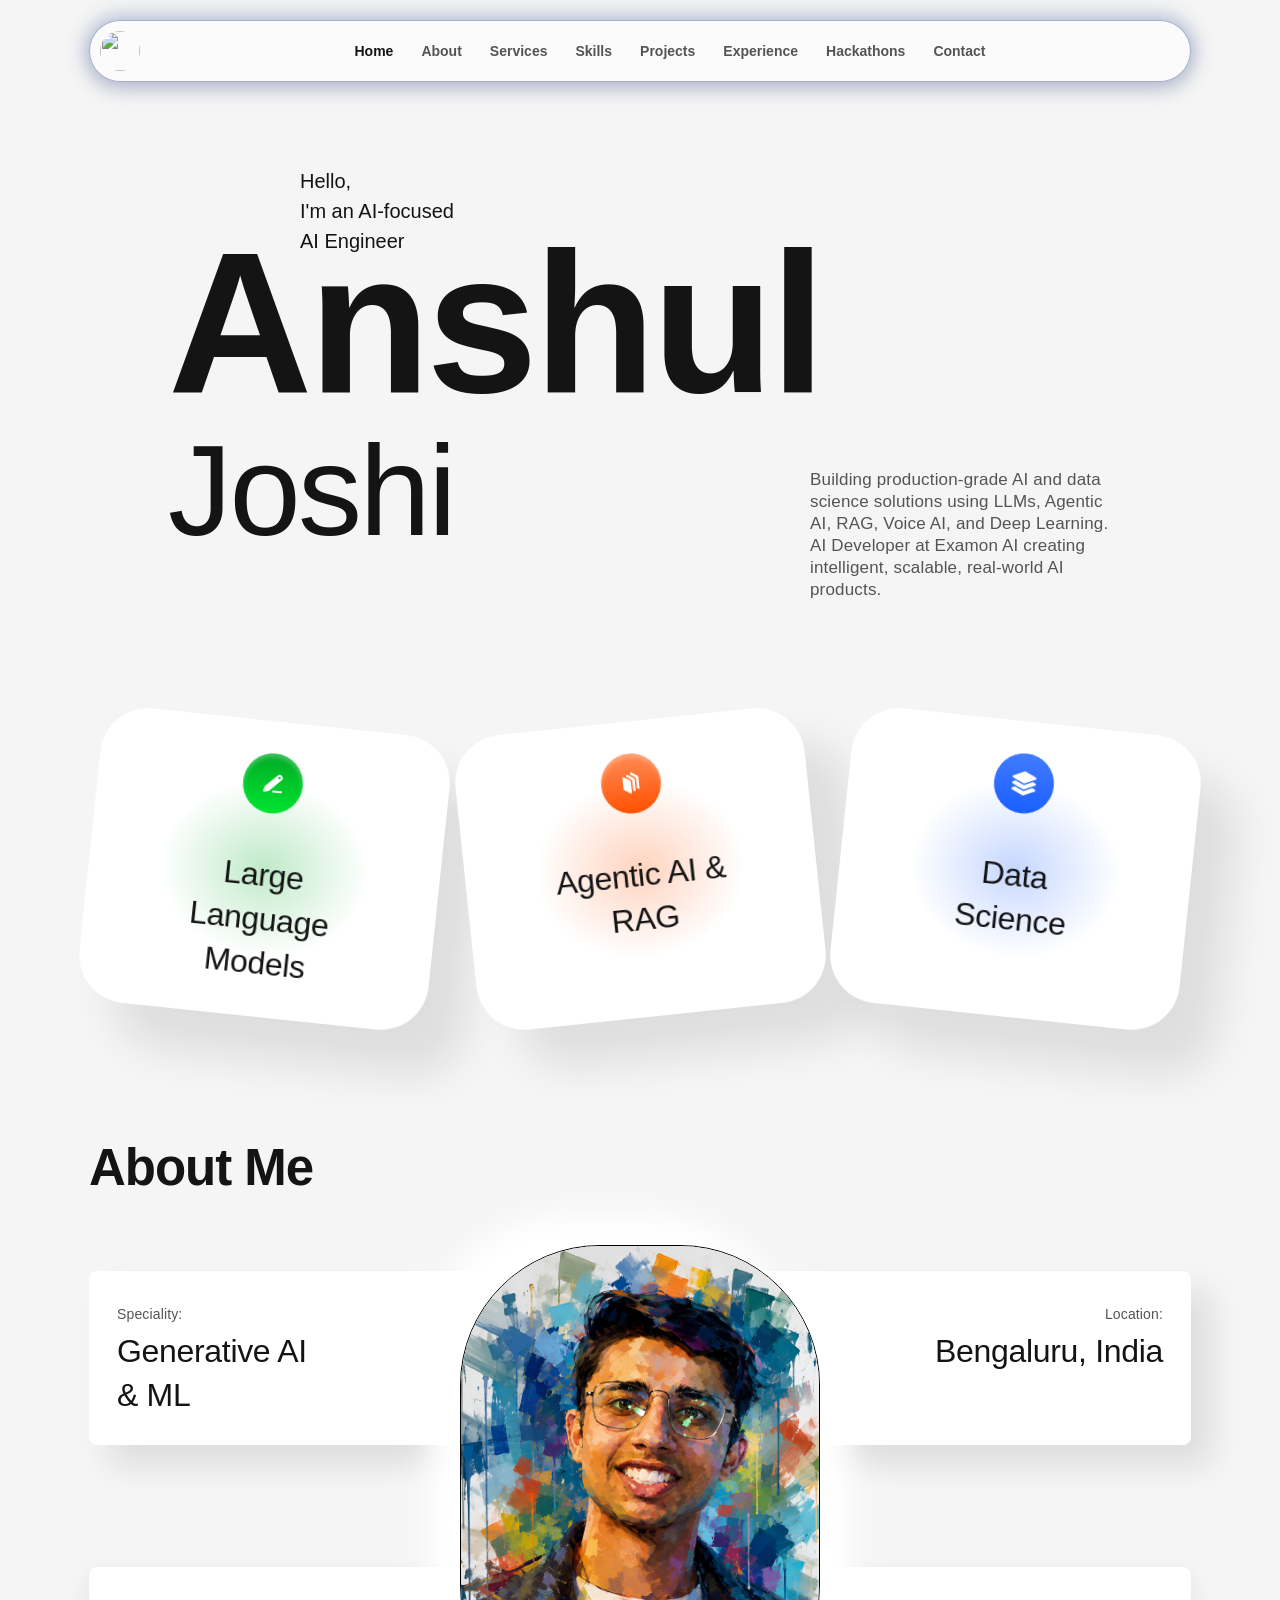
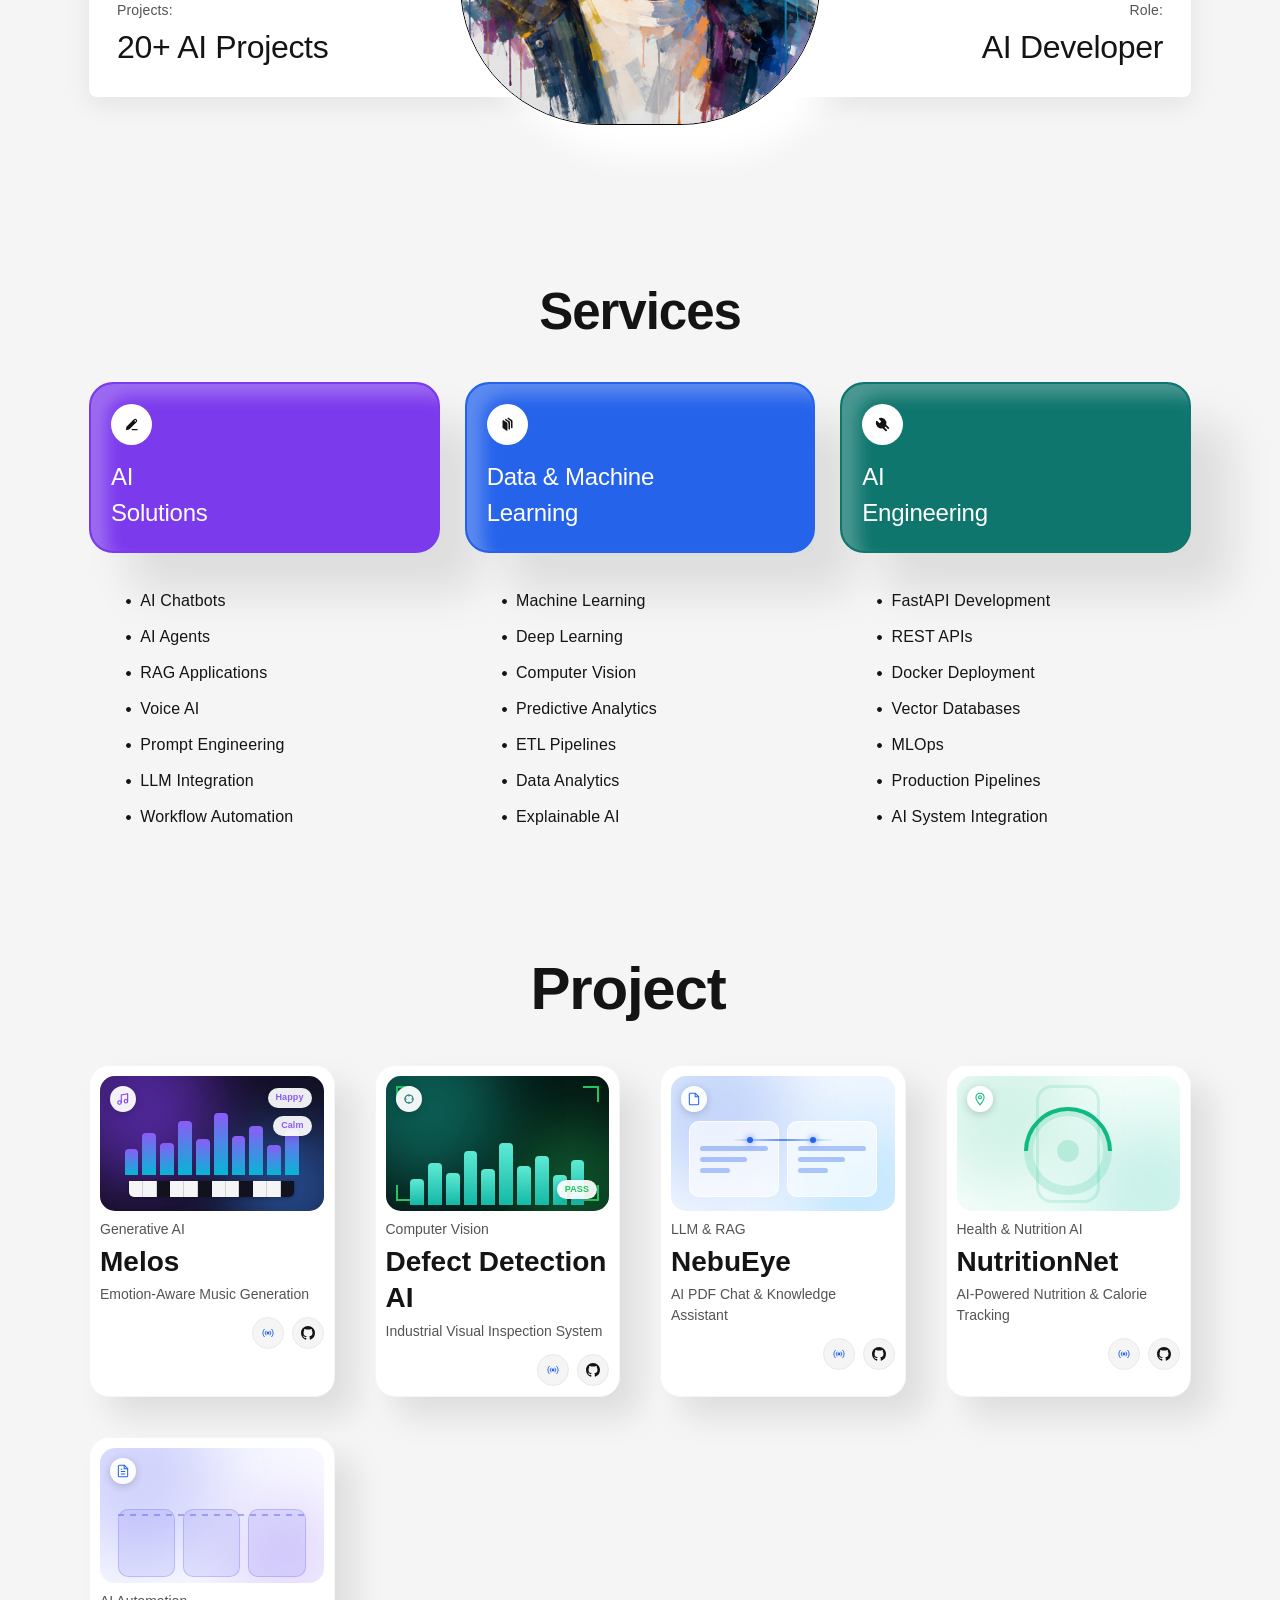
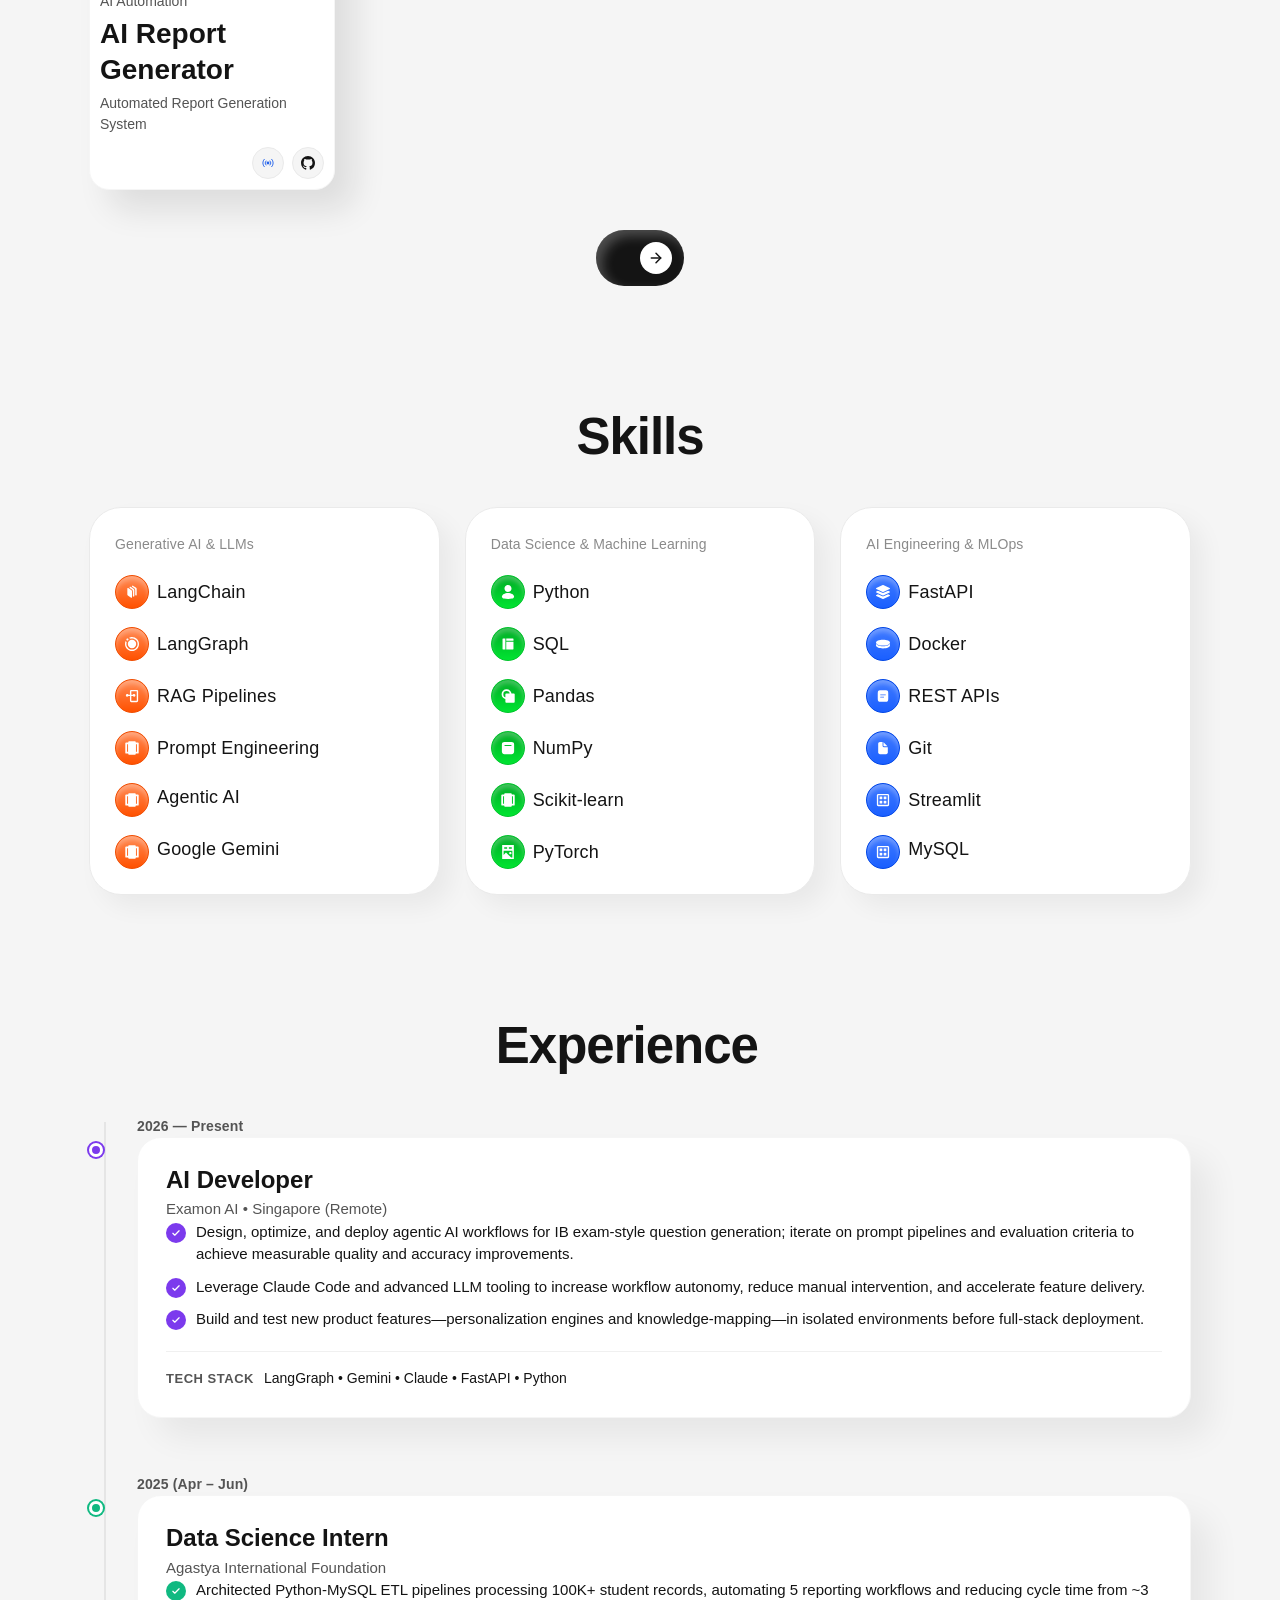
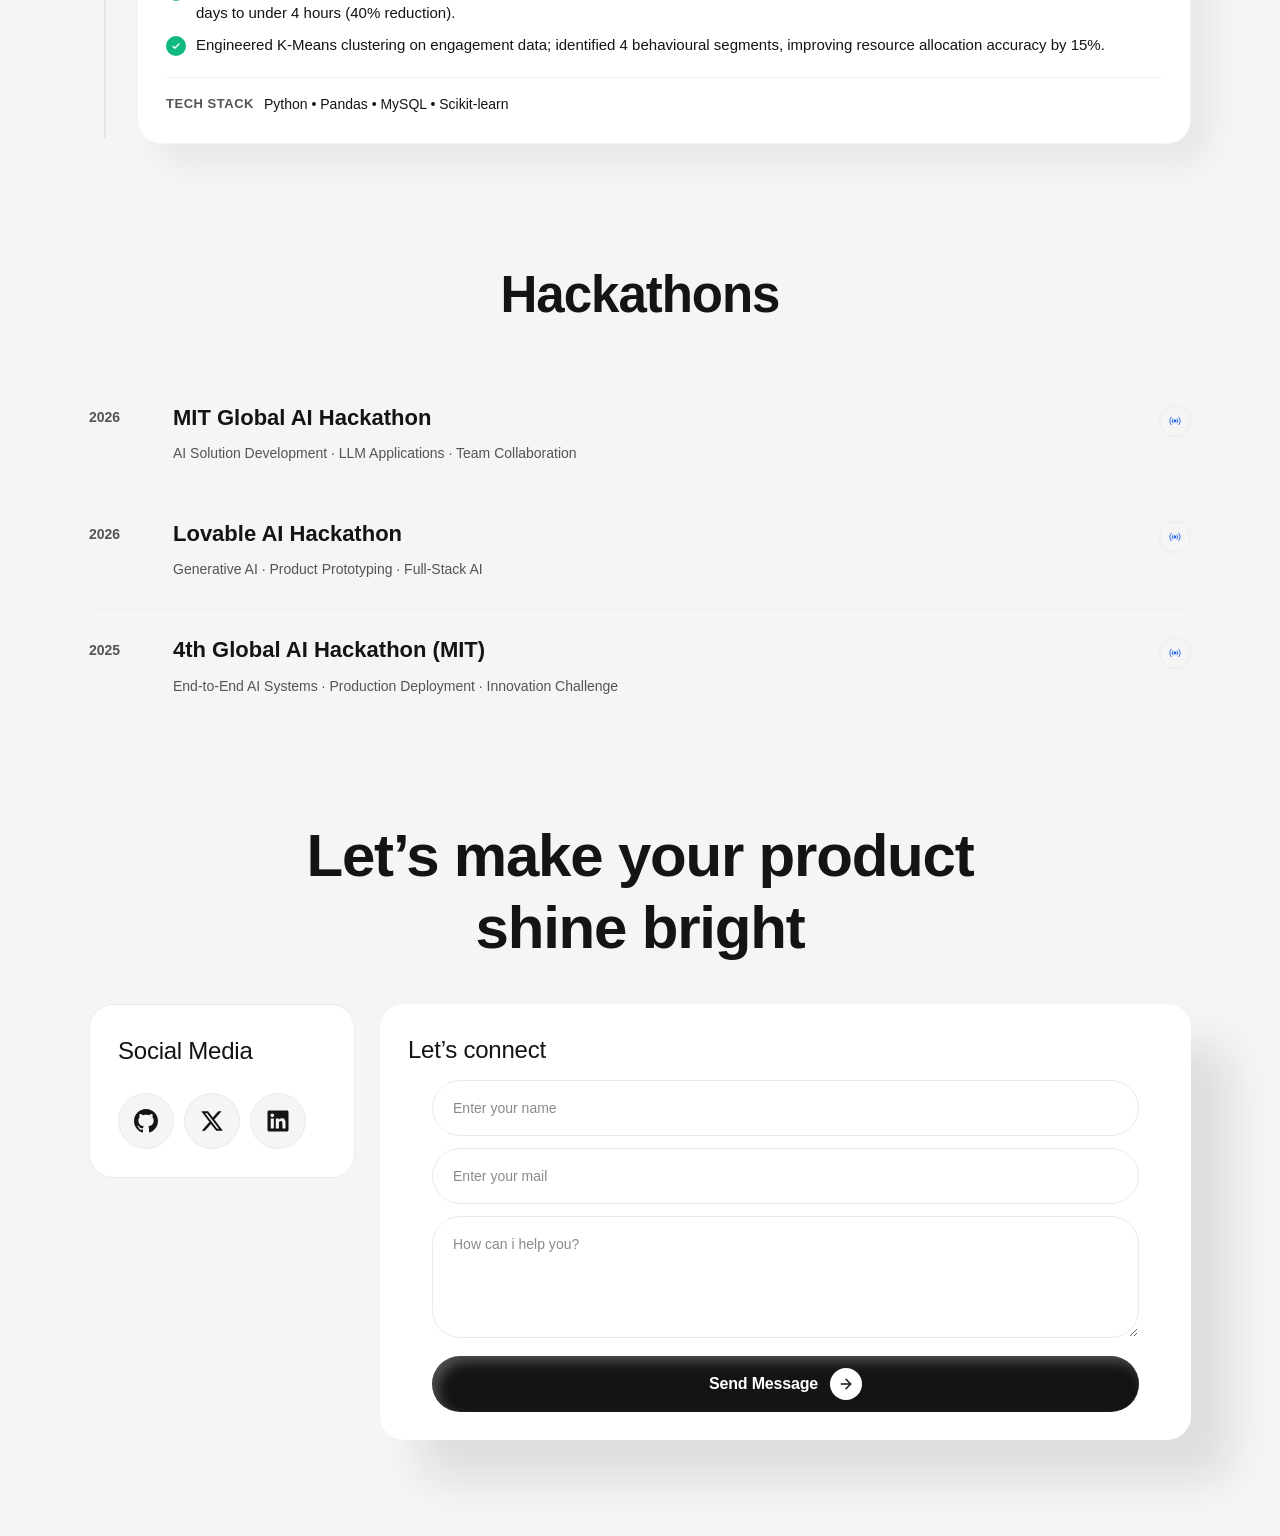
==== commit 9906c68e: "Update index.html" ====
--- a/index.html
+++ b/index.html
@@ -664,7 +664,7 @@
 						<span class="elementor-button-content-wrapper">
 						<span class="elementor-button-icon">
 				<svg xmlns="http://www.w3.org/2000/svg" width="16" height="16" viewBox="0 0 16 16" fill="none"><path d="M3.33203 8H12.6654" stroke="currentColor" stroke-width="1.5" stroke-linecap="round" stroke-linejoin="round"></path><path d="M8 3.33203L12.6667 7.9987L8 12.6654" stroke="currentColor" stroke-width="1.5" stroke-linecap="round" stroke-linejoin="round"></path></svg>			</span>
-									<span class="elementor-button-text">All Projects</span>
+									<span class="elementor-button-text"></span>
 					</span>
 					</a>
 								</div>
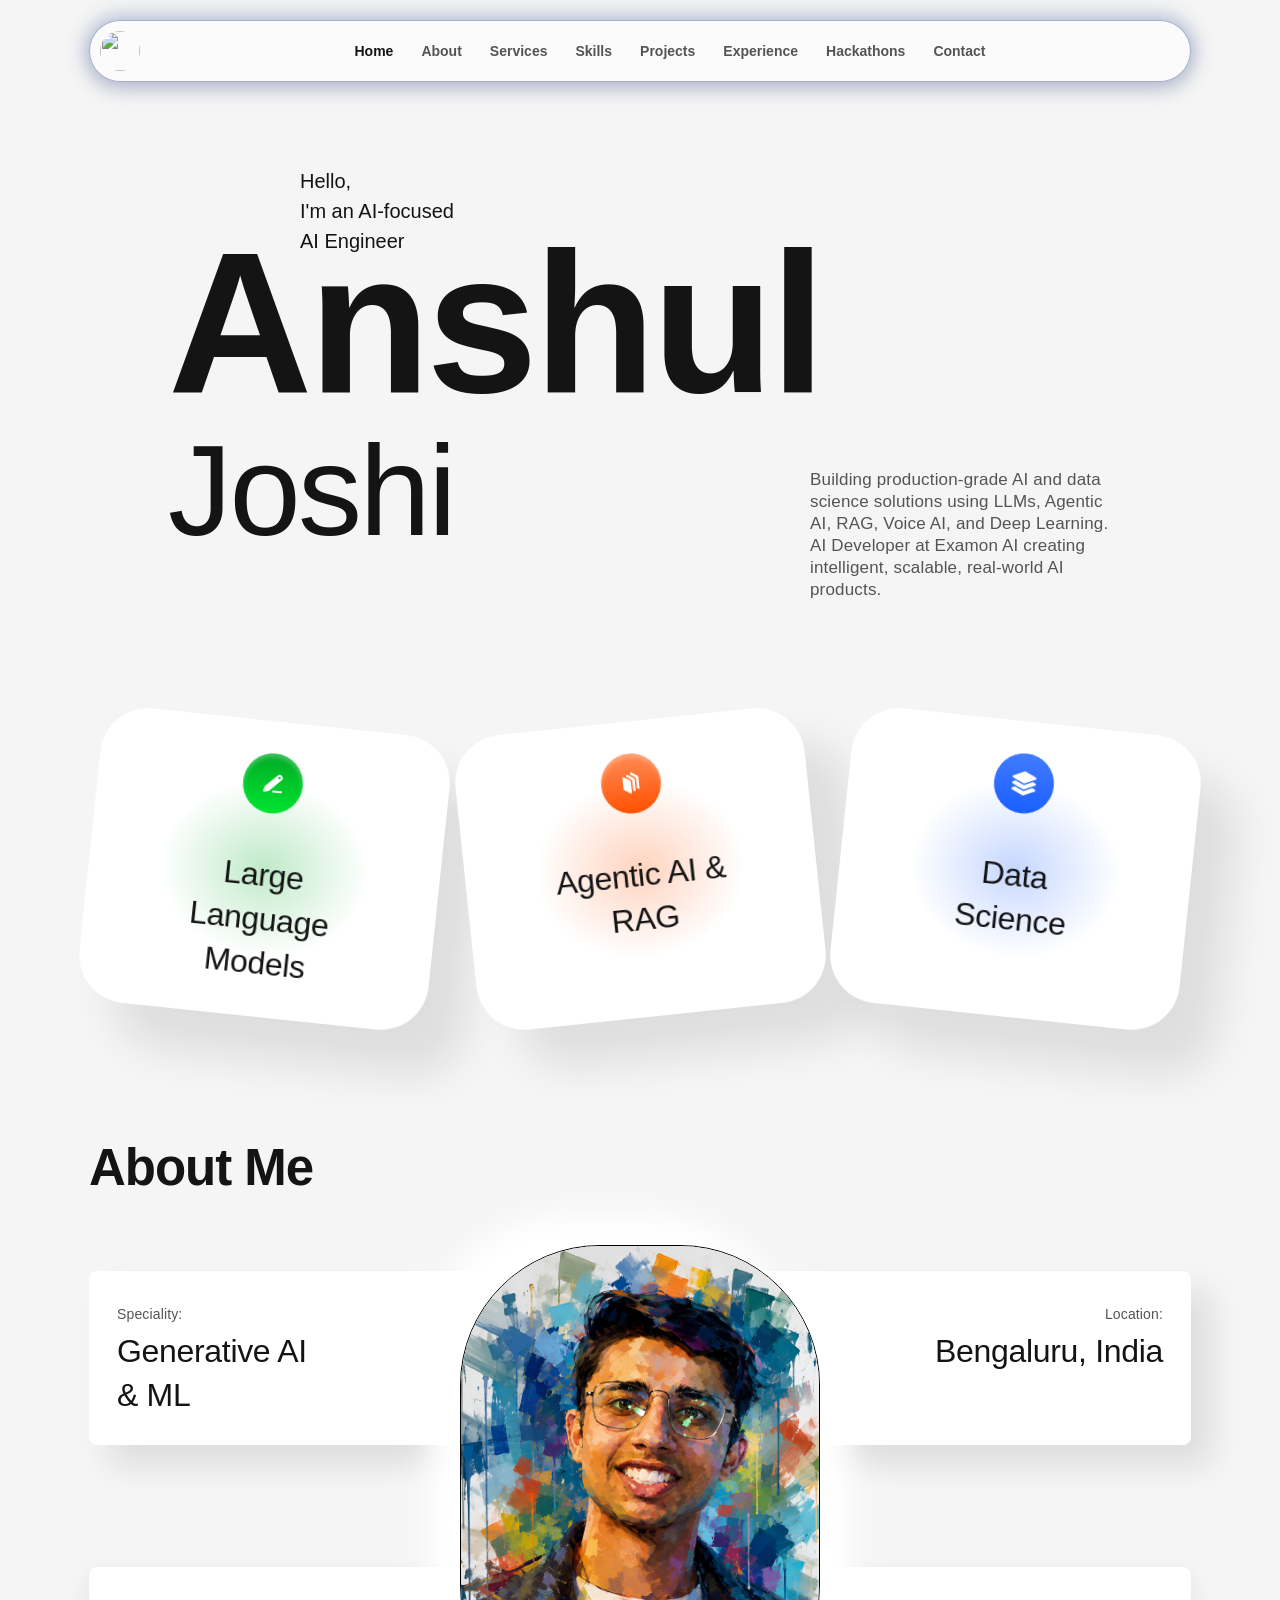
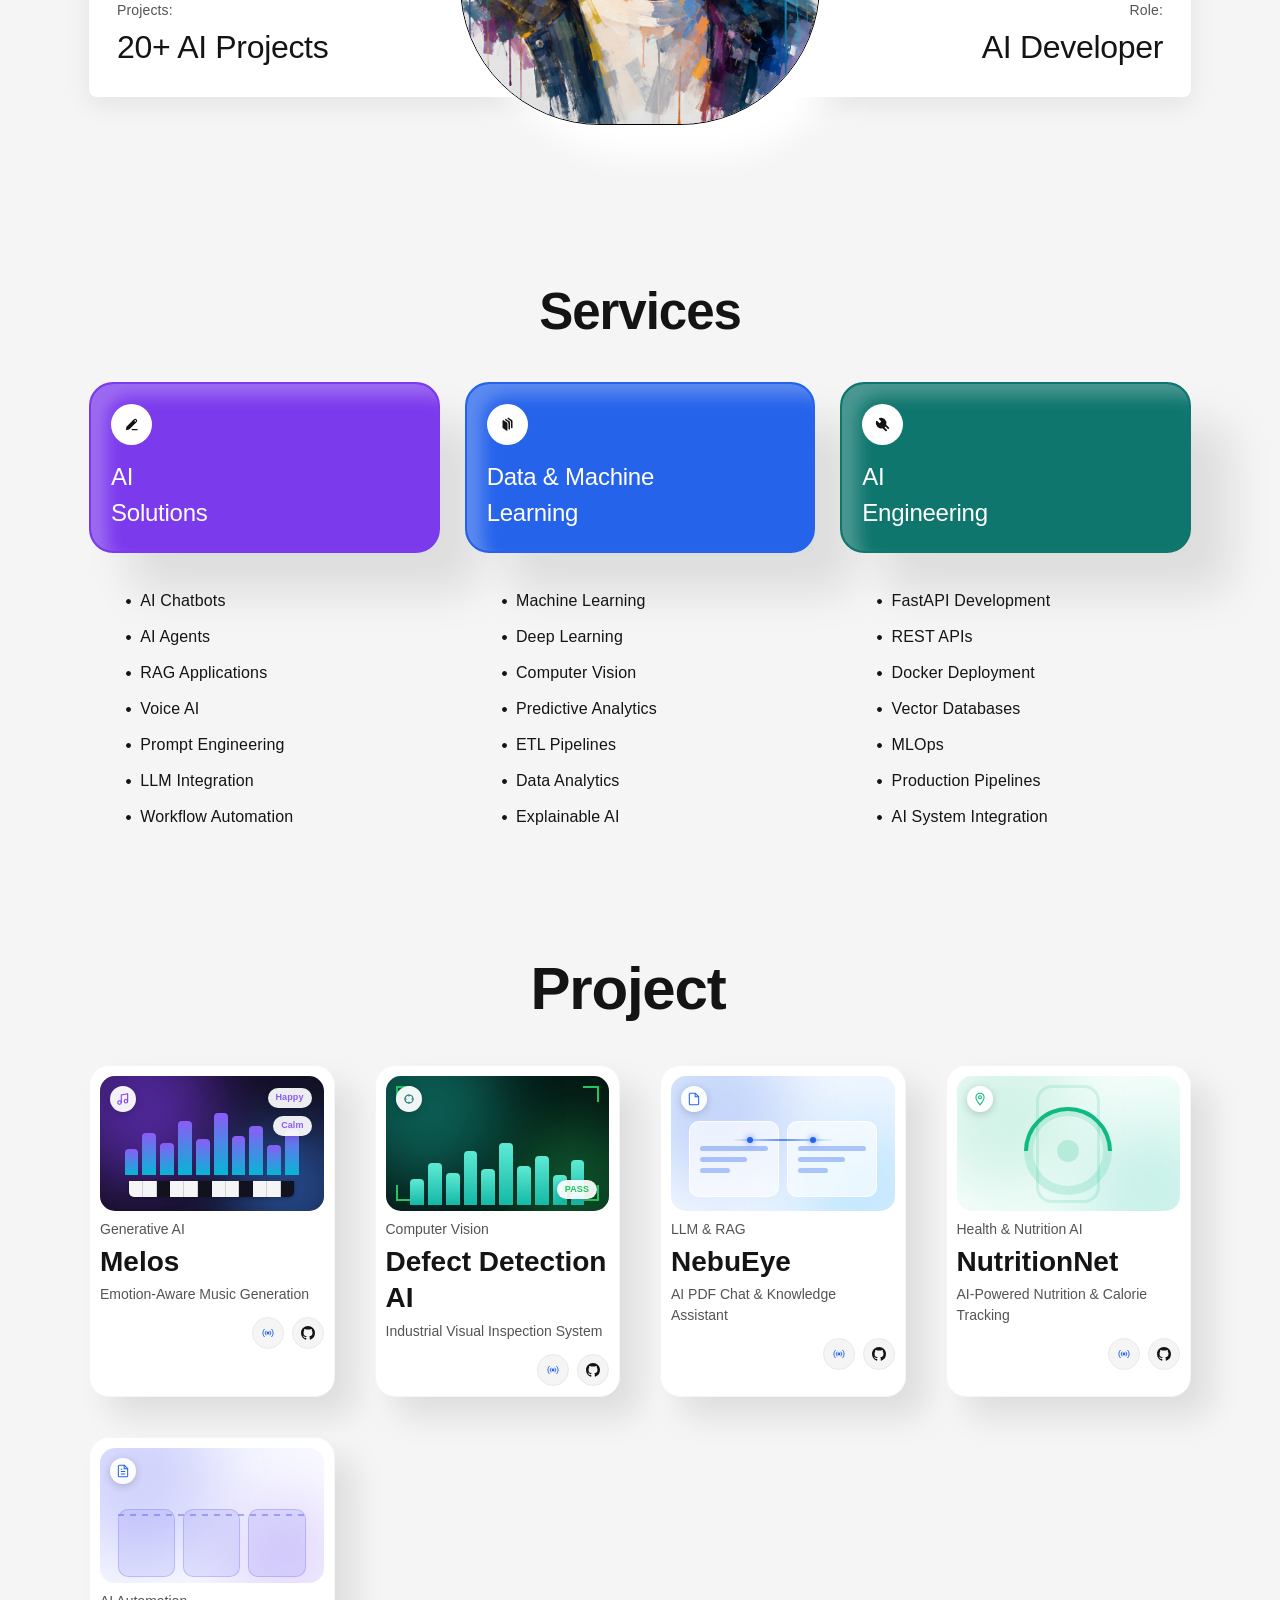
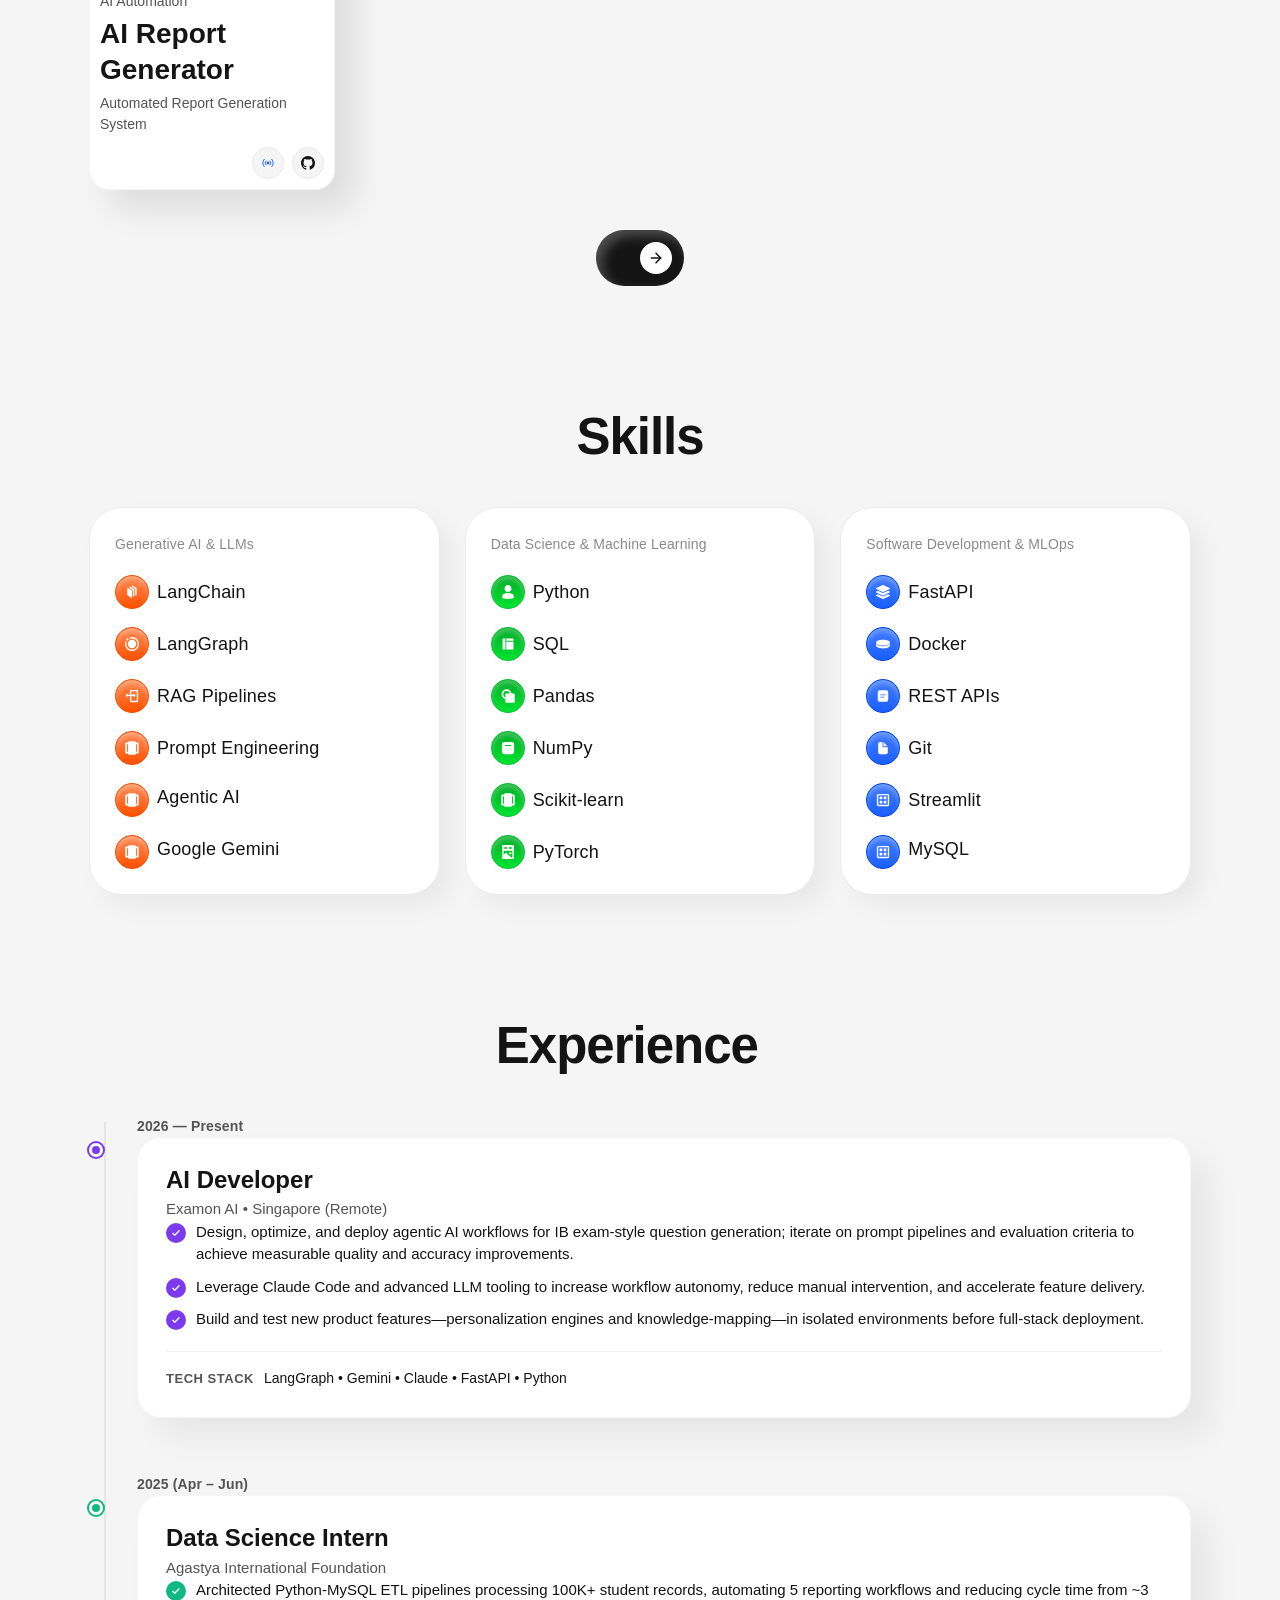
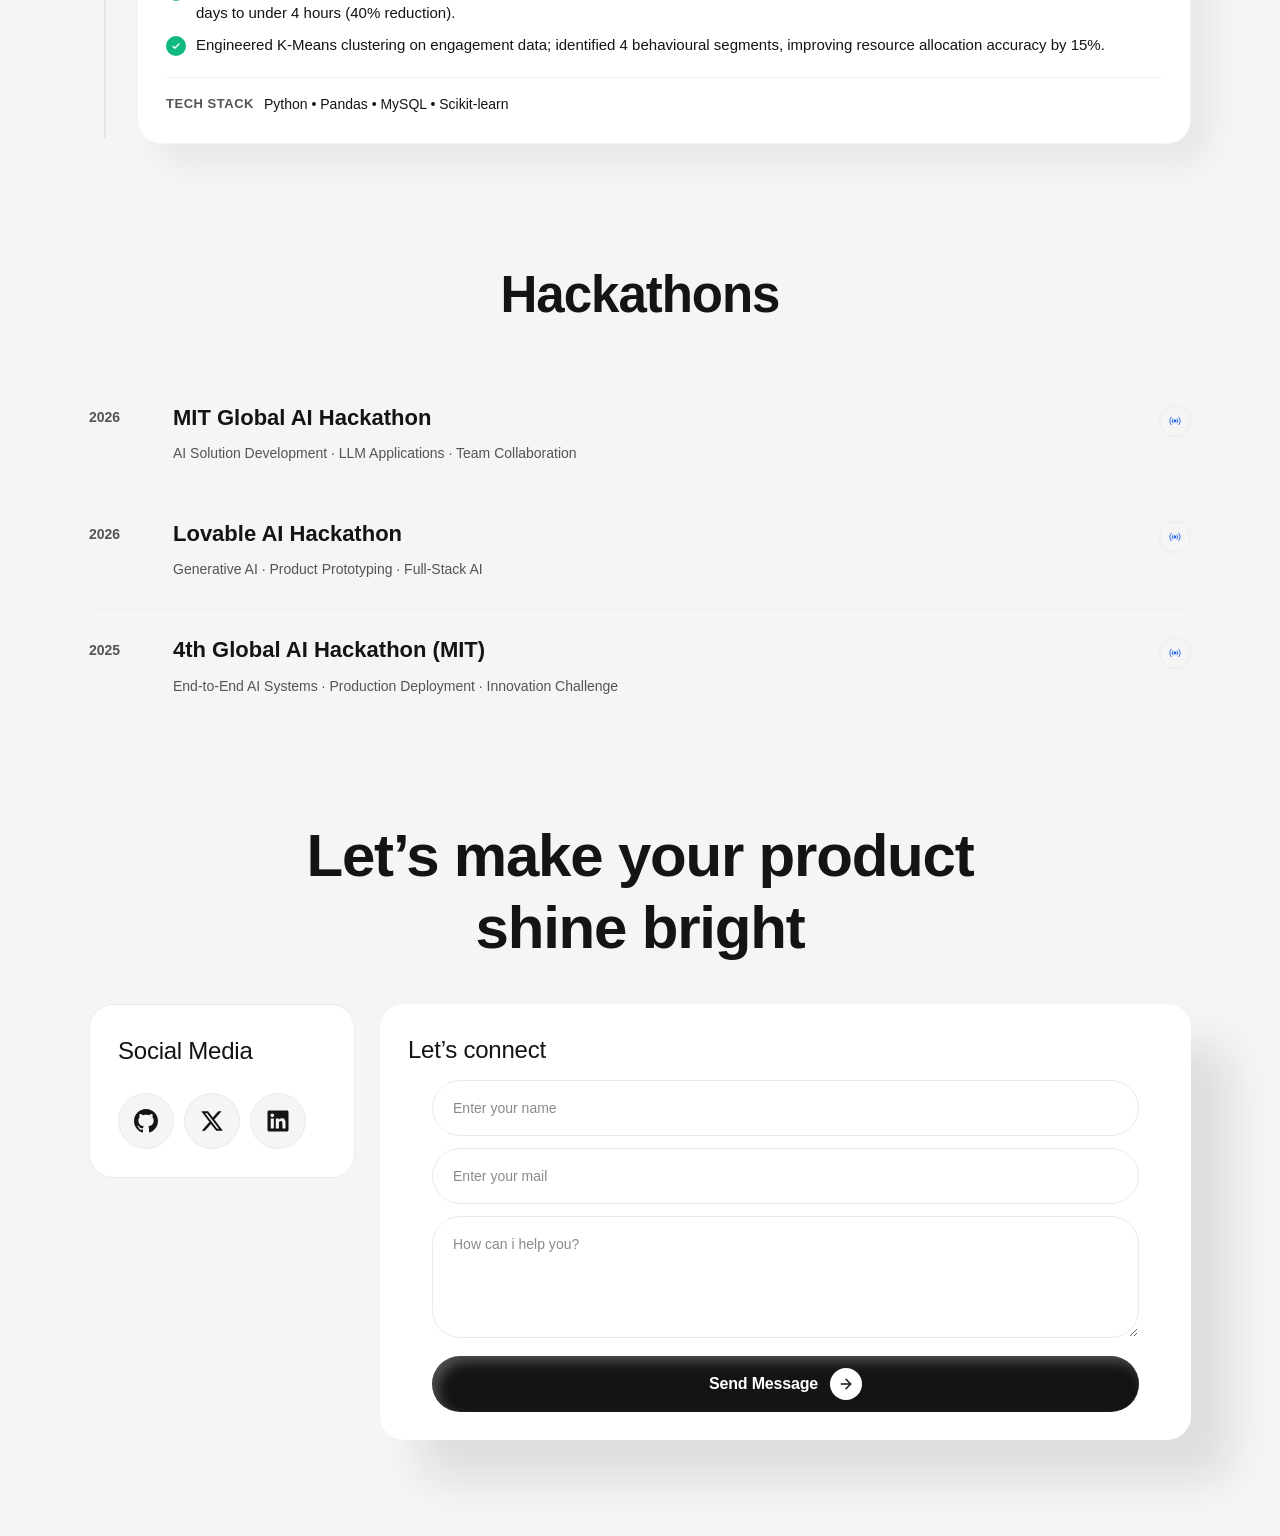
==== commit b479c84f: "Update index.html" ====
--- a/index.html
+++ b/index.html
@@ -926,7 +926,7 @@
 				</div>
 		<div class="elementor-element elementor-element-826641a e-con-full e-flex wpr-particle-no wpr-jarallax-no wpr-parallax-no wpr-sticky-section-no elementor-invisible e-con e-child" data-id="826641a" data-element_type="container" data-settings="{&quot;background_background&quot;:&quot;classic&quot;,&quot;animation&quot;:&quot;fadeInRight&quot;}">
 				<div class="elementor-element elementor-element-e58d045 elementor-widget elementor-widget-heading" data-id="e58d045" data-element_type="widget" data-widget_type="heading.default">
-					<h5 class="elementor-heading-title elementor-size-default">AI Engineering &amp; MLOps</h5>				</div>
+					<h5 class="elementor-heading-title elementor-size-default">Software Development &amp; MLOps</h5>				</div>
 												<div class="elementor-element elementor-element-0ea992d elementor-view-stacked elementor-position-left blue-icon elementor-mobile-position-left elementor-shape-circle elementor-widget elementor-widget-icon-box" data-id="0ea992d" data-element_type="widget" data-widget_type="icon-box.default">
 							<div class="elementor-icon-box-wrapper">
 
